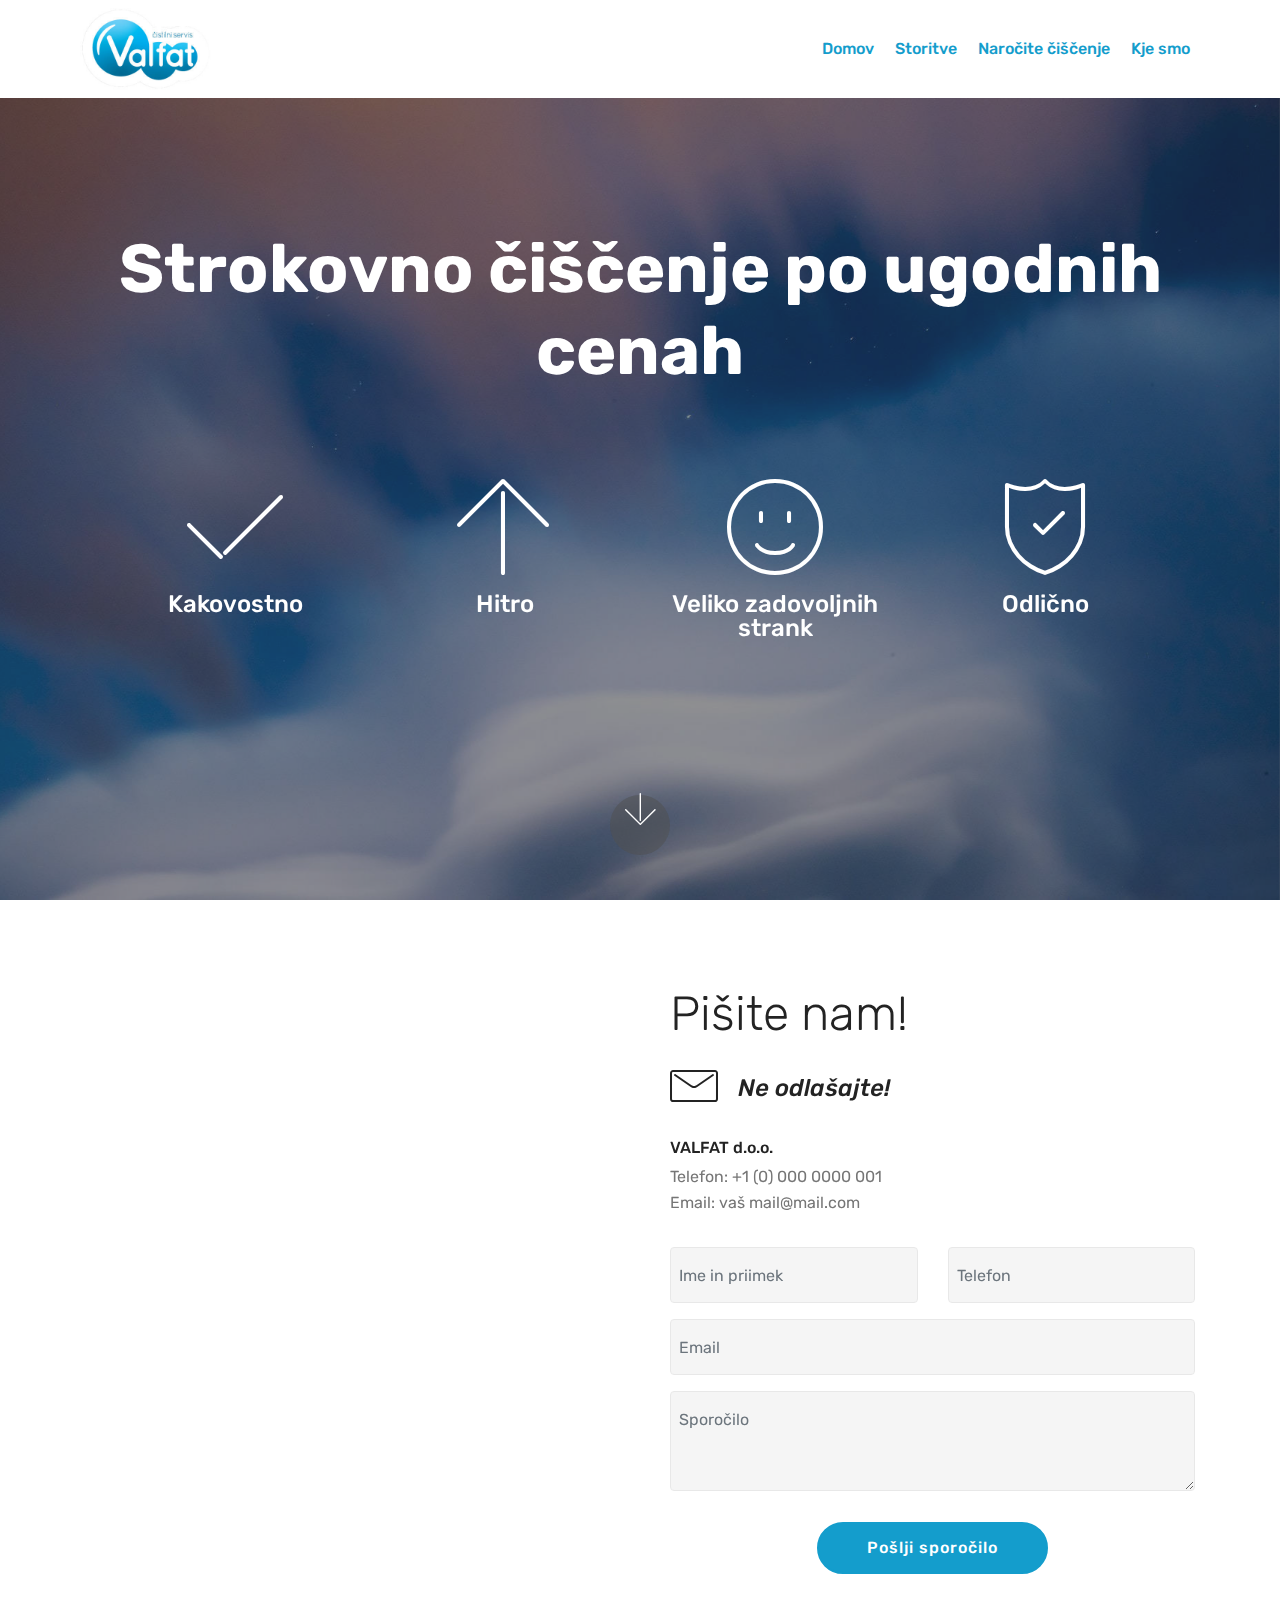
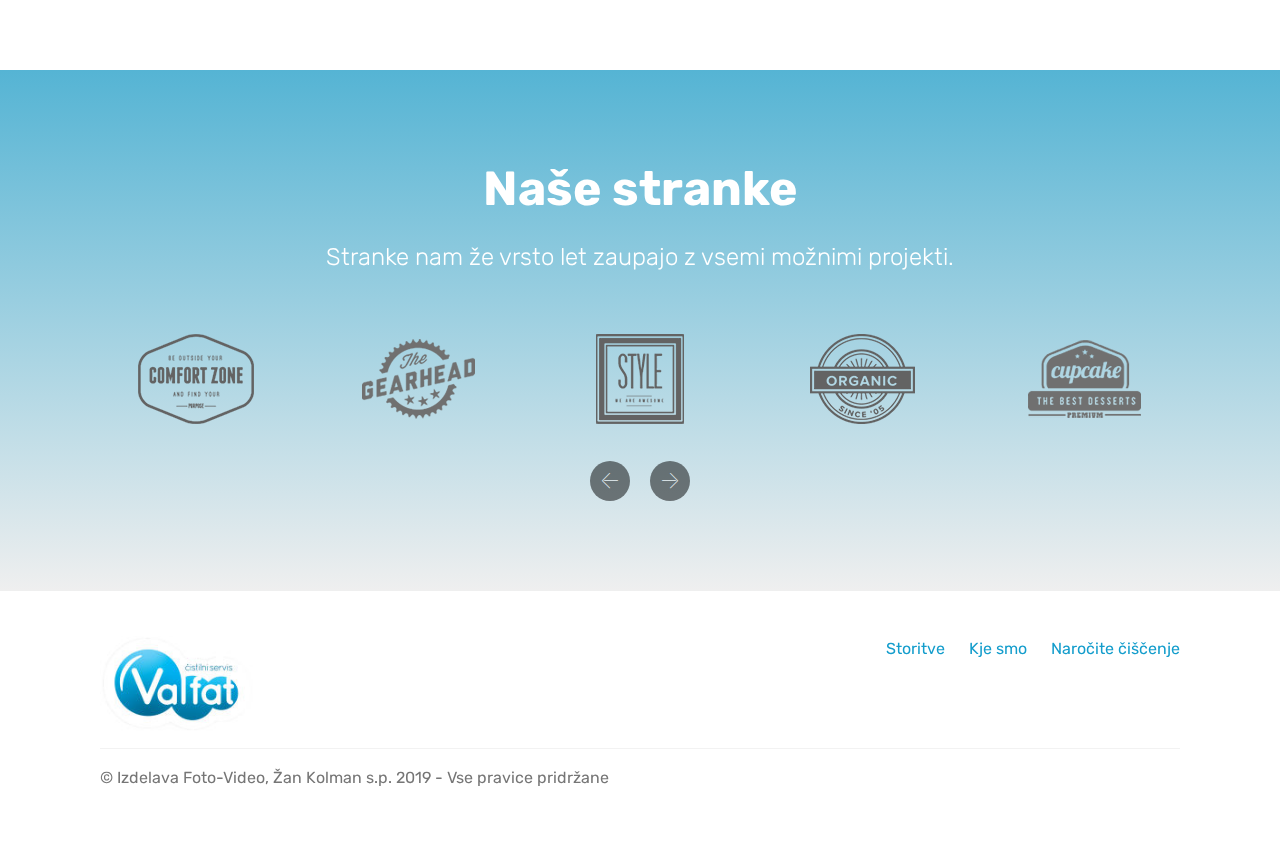
==== index.html @ 6f95b4ed "create github pages" ====
<!DOCTYPE html>
<html  >
<head>
  <!-- Site made with Mobirise Website Builder v4.9.7, https://mobirise.com -->
  <meta charset="UTF-8">
  <meta http-equiv="X-UA-Compatible" content="IE=edge">
  <meta name="generator" content="Mobirise v4.9.7, mobirise.com">
  <meta name="viewport" content="width=device-width, initial-scale=1, minimum-scale=1">
  <link rel="shortcut icon" href="assets/images/logo-valfat6.4-3-350x218.jpg" type="image/x-icon">
  <meta name="description" content="Domača stran">
  
  <title>Home</title>
  <link rel="stylesheet" href="assets/web/assets/mobirise-icons/mobirise-icons.css">
  <link rel="stylesheet" href="assets/tether/tether.min.css">
  <link rel="stylesheet" href="assets/bootstrap/css/bootstrap.min.css">
  <link rel="stylesheet" href="assets/bootstrap/css/bootstrap-grid.min.css">
  <link rel="stylesheet" href="assets/bootstrap/css/bootstrap-reboot.min.css">
  <link rel="stylesheet" href="assets/dropdown/css/style.css">
  <link rel="stylesheet" href="assets/socicon/css/styles.css">
  <link rel="stylesheet" href="assets/theme/css/style.css">
  <link rel="stylesheet" href="assets/mobirise/css/mbr-additional.css" type="text/css">
  
  
  
</head>
<body>
  <section class="menu cid-rlFdX739PG" once="menu" id="menu1-0">

    

    <nav class="navbar navbar-expand beta-menu navbar-dropdown align-items-center navbar-fixed-top navbar-toggleable-sm">
        <button class="navbar-toggler navbar-toggler-right" type="button" data-toggle="collapse" data-target="#navbarSupportedContent" aria-controls="navbarSupportedContent" aria-expanded="false" aria-label="Toggle navigation">
            <div class="hamburger">
                <span></span>
                <span></span>
                <span></span>
                <span></span>
            </div>
        </button>
        <div class="menu-logo">
            <div class="navbar-brand">
                <span class="navbar-logo">
                    <a href="index.html">
                         <img src="assets/images/logo-valfat6.4-3-350x218.jpg" alt="Mobirise" title="" style="height: 5.1rem;">
                    </a>
                </span>
                
            </div>
        </div>
        <div class="collapse navbar-collapse" id="navbarSupportedContent">
            <ul class="navbar-nav nav-dropdown nav-right" data-app-modern-menu="true"><li class="nav-item">
                    <a class="nav-link link text-primary display-4" href="index.html">
                        
                        Domov                 </a>
                </li><li class="nav-item"><a class="nav-link link text-primary display-4" href="storitve.html">
                        
                        Storitve              </a></li><li class="nav-item"><a class="nav-link link text-primary display-4" href="narocite.html">
                        
                        Naročite čiščenje</a></li><li class="nav-item"><a class="nav-link link text-primary display-4" href="kjesmo.html">
                        
                        Kje smo                </a></li></ul>
            
        </div>
    </nav>
</section>

<section class="engine"><a href="https://mobirise.info/x">free css templates</a></section><section class="header12 cid-rlFfCzzqAz mbr-fullscreen mbr-parallax-background" id="header12-1">

    

    <div class="mbr-overlay" style="opacity: 0.5; background-color: rgb(35, 35, 35);">
    </div>

    <div class="container  ">
            <div class="media-container">
                <div class="col-md-12 align-center">
                    <h1 class="mbr-section-title pb-3 mbr-white mbr-bold mbr-fonts-style display-1">
                        Strokovno čiščenje po ugodnih cenah</h1>
                    
                    

                    <div class="icons-media-container mbr-white">
                        <div class="card col-12 col-md-6 col-lg-3">
                            <div class="icon-block">
                            <a href="https://mobirise.co/">
                                <span class="mbr-iconfont mbri-success"></span>
                            </a>
                            </div>
                            <h5 class="mbr-fonts-style display-5">
                                Kakovostno</h5>
                        </div>

                        <div class="card col-12 col-md-6 col-lg-3">
                            <div class="icon-block">
                                <a href="https://mobirise.co/">
                                    <span class="mbr-iconfont mbri-up"></span>
                                </a>
                            </div>
                            <h5 class="mbr-fonts-style display-5">
                                Hitro</h5>
                        </div>

                        <div class="card col-12 col-md-6 col-lg-3">
                            <div class="icon-block">
                                <a href="https://mobirise.co/">
                                    <span class="mbr-iconfont mbri-smile-face"></span>
                                </a>
                            </div>
                            <h5 class="mbr-fonts-style display-5">
                                Veliko zadovoljnih strank</h5>
                        </div>

                        <div class="card col-12 col-md-6 col-lg-3">
                            <div class="icon-block">
                                <a href="https://mobirise.co/">
                                    <span class="mbr-iconfont mbri-protect"></span>
                                </a>
                            </div>
                            <h5 class="mbr-fonts-style display-5">
                                Odlično</h5>
                        </div>
                    </div>
                </div>
            </div>
    </div>

    <div class="mbr-arrow hidden-sm-down" aria-hidden="true">
        <a href="#next">
            <i class="mbri-down mbr-iconfont"></i>
        </a>
    </div>
</section>

<section class="mbr-section form4 cid-rlFihDUVcO" id="form4-4">

    

    
    <div class="container">
        <div class="row">
            <div class="col-md-6">
                <div class="google-map"><iframe frameborder="0" style="border:0" src="https://www.google.com/maps/embed/v1/place?key=AIzaSyAEIpgj38KyLFELm2bK9Y7krBkz1K-cMq8&amp;q=place_id:ChIJT6HJov0xZUcREBlnjR_4ABw" allowfullscreen=""></iframe></div>
            </div>
            <div class="col-md-6">
                <h2 class="pb-3 align-left mbr-fonts-style display-2">
                    Pišite nam!</h2>
                <div>
                    <div class="icon-block pb-3 align-left">
                        <span class="icon-block__icon">
                            <span class="mbri-letter mbr-iconfont"></span>
                        </span>
                        <h4 class="icon-block__title align-left mbr-fonts-style display-5">
                            Ne odlašajte!</h4>
                    </div>
                    <div class="icon-contacts pb-3">
                        <h5 class="align-left mbr-fonts-style display-7">VALFAT d.o.o.</h5>
                        <p class="mbr-text align-left mbr-fonts-style display-7">
                            Telefon: +1 (0) 000 0000 001 <br>
                            Email: vaš mail@mail.com
                        </p>
                    </div>
                </div>
                <div data-form-type="formoid">
                    <!---Formbuilder Form--->
                    <form action="https://mobirise.com/" method="POST" class="mbr-form form-with-styler" data-form-title="Mobirise Form"><input type="hidden" name="email" data-form-email="true" value="BQjeU0qLfPkO0SJ1spgY2LvK0jUz9UY7CSalL+tcQRTJ3sSPiPx6RB7/zcdXHBoWGb+VtozV8tEjkNue+P8G0XVhEqxfdSLHYle2upQYCT53mp1qEe8VNewNx1rgpSVy">
                        <div class="row">
                            <div hidden="hidden" data-form-alert="" class="alert alert-success col-12">Hvala!</div>
                            <div hidden="hidden" data-form-alert-danger="" class="alert alert-danger col-12">
                            </div>
                        </div>
                        <div class="dragArea row">
                            <div class="col-md-6  form-group" data-for="name">
                                <input type="text" name="name" placeholder="Ime in priimek" data-form-field="Name" required="required" class="form-control input display-7" id="name-form4-4">
                            </div>
                            <div class="col-md-6  form-group" data-for="phone">
                                <input type="text" name="phone" placeholder="Telefon" data-form-field="Phone" required="required" class="form-control input display-7" id="phone-form4-4">
                            </div>
                            <div data-for="email" class="col-md-12  form-group">
                                <input type="text" name="email" placeholder="Email" data-form-field="Email" class="form-control input display-7" required="required" id="email-form4-4">
                            </div>
                            <div data-for="message" class="col-md-12  form-group">
                                <textarea name="message" placeholder="Sporočilo" data-form-field="Message" class="form-control input display-7" id="message-form4-4"></textarea>
                            </div>
                            <div class="col-md-12 input-group-btn  mt-2 align-center"><button type="submit" class="btn btn-primary btn-form display-4">Pošlji sporočilo</button></div>
                        </div>
                    </form><!---Formbuilder Form--->
                </div>
            </div>
        </div>
    </div>
</section>

<section class="clients cid-rlFidaMzOG" data-interval="false" id="clients-2">
      

    
        <div class="container mb-5">
            <div class="media-container-row">
                <div class="col-12 align-center">
                    <h2 class="mbr-section-title pb-3 mbr-fonts-style display-2"><strong>
                        Naše stranke</strong></h2>
                    <h3 class="mbr-section-subtitle mbr-light mbr-fonts-style display-5">
                        Stranke nam že vrsto let zaupajo z vsemi možnimi projekti.</h3>
                </div>
            </div>
        </div>

    <div class="container">
        <div class="carousel slide" role="listbox" data-pause="true" data-keyboard="false" data-ride="carousel" data-interval="5000">
            <div class="carousel-inner" data-visible="5">
                
                
                
                
                
            <div class="carousel-item ">
                    <div class="media-container-row">
                        <div class="col-md-12">
                            <div class="wrap-img ">
                                <img src="assets/images/1.png" class="img-responsive clients-img">
                            </div>
                        </div>
                    </div>
                </div><div class="carousel-item ">
                    <div class="media-container-row">
                        <div class="col-md-12">
                            <div class="wrap-img ">
                                <img src="assets/images/2.png" class="img-responsive clients-img">
                            </div>
                        </div>
                    </div>
                </div><div class="carousel-item ">
                    <div class="media-container-row">
                        <div class="col-md-12">
                            <div class="wrap-img ">
                                <img src="assets/images/3.png" class="img-responsive clients-img">
                            </div>
                        </div>
                    </div>
                </div><div class="carousel-item ">
                    <div class="media-container-row">
                        <div class="col-md-12">
                            <div class="wrap-img ">
                                <img src="assets/images/4.png" class="img-responsive clients-img">
                            </div>
                        </div>
                    </div>
                </div><div class="carousel-item ">
                    <div class="media-container-row">
                        <div class="col-md-12">
                            <div class="wrap-img ">
                                <img src="assets/images/5.png" class="img-responsive clients-img">
                            </div>
                        </div>
                    </div>
                </div></div>
            <div class="carousel-controls">
                <a data-app-prevent-settings="" class="carousel-control carousel-control-prev" role="button" data-slide="prev">
                    <span aria-hidden="true" class="mbri-left mbr-iconfont"></span>
                    <span class="sr-only">Previous</span>
                </a>
                <a data-app-prevent-settings="" class="carousel-control carousel-control-next" role="button" data-slide="next">
                    <span aria-hidden="true" class="mbri-right mbr-iconfont"></span>
                    <span class="sr-only">Next</span>
                </a>
            </div>
        </div>
    </div>
</section>

<section class="cid-rlFifbeQhQ" id="footer5-3">

    

    

    <div class="container">
        <div class="media-container-row">
            <div class="col-md-3">
                <div class="media-wrap">
                    <a href="index.html">
                       <img src="assets/images/logo-valfat6.4-3-170x106.jpg" alt="Mobirise" title="">
                    </a>
                </div>
            </div>
            <div class="col-md-9">
                <p class="mbr-text align-right links mbr-fonts-style display-7">&nbsp; &nbsp; &nbsp; &nbsp; &nbsp;<a href="storitve.html" class="text-primary">Storitve</a> &nbsp;&nbsp;&nbsp;&nbsp;
                    <a href="kjesmo.html" class="text-primary">Kje smo</a> &nbsp; &nbsp; &nbsp;<a href="narocite.html">Naročite čiščenje</a></p>
            </div>
        </div>
        <div class="footer-lower">
            <div class="media-container-row">
                <div class="col-md-12">
                    <hr>
                </div>
            </div>
            <div class="media-container-row mbr-white">
                <div class="col-md-6 copyright">
                    <p class="mbr-text mbr-fonts-style display-7">
                        © Izdelava Foto-Video, Žan Kolman s.p. 2019 - Vse pravice pridržane</p>
                </div>
                <div class="col-md-6">
                    
                </div>
            </div>
        </div>
    </div>
</section>


  <script src="assets/web/assets/jquery/jquery.min.js"></script>
  <script src="assets/popper/popper.min.js"></script>
  <script src="assets/tether/tether.min.js"></script>
  <script src="assets/bootstrap/js/bootstrap.min.js"></script>
  <script src="assets/smoothscroll/smooth-scroll.js"></script>
  <script src="assets/dropdown/js/script.min.js"></script>
  <script src="assets/touchswipe/jquery.touch-swipe.min.js"></script>
  <script src="assets/vimeoplayer/jquery.mb.vimeo_player.js"></script>
  <script src="assets/parallax/jarallax.min.js"></script>
  <script src="assets/bootstrapcarouselswipe/bootstrap-carousel-swipe.js"></script>
  <script src="assets/mbr-clients-slider/mbr-clients-slider.js"></script>
  <script src="assets/theme/js/script.js"></script>
  <script src="assets/formoid/formoid.min.js"></script>
  
  
</body>
</html>
---- assets/web/assets/mobirise-icons/mobirise-icons.css ----
@font-face {
  font-family: 'MobiriseIcons';
  src:  url('mobirise-icons.eot?spat4u');
  src:  url('mobirise-icons.eot?spat4u#iefix') format('embedded-opentype'),
    url('mobirise-icons.ttf?spat4u') format('truetype'),
    url('mobirise-icons.woff?spat4u') format('woff'),
    url('mobirise-icons.svg?spat4u#MobiriseIcons') format('svg');
  font-weight: normal;
  font-style: normal;
}

[class^="mbri-"], [class*=" mbri-"] {
  /* use !important to prevent issues with browser extensions that change fonts */
  font-family: MobiriseIcons !important;
  speak: none;
  font-style: normal;
  font-weight: normal;
  font-variant: normal;
  text-transform: none;
  line-height: 1;

  /* Better Font Rendering =========== */
  -webkit-font-smoothing: antialiased;
  -moz-osx-font-smoothing: grayscale;
}

.mbri-add-submenu:before {
  content: "\e900";
}
.mbri-alert:before {
  content: "\e901";
}
.mbri-align-center:before {
  content: "\e902";
}
.mbri-align-justify:before {
  content: "\e903";
}
.mbri-align-left:before {
  content: "\e904";
}
.mbri-align-right:before {
  content: "\e905";
}
.mbri-android:before {
  content: "\e906";
}
.mbri-apple:before {
  content: "\e907";
}
.mbri-arrow-down:before {
  content: "\e908";
}
.mbri-arrow-next:before {
  content: "\e909";
}
.mbri-arrow-prev:before {
  content: "\e90a";
}
.mbri-arrow-up:before {
  content: "\e90b";
}
.mbri-bold:before {
  content: "\e90c";
}
.mbri-bookmark:before {
  content: "\e90d";
}
.mbri-bootstrap:before {
  content: "\e90e";
}
.mbri-briefcase:before {
  content: "\e90f";
}
.mbri-browse:before {
  content: "\e910";
}
.mbri-bulleted-list:before {
  content: "\e911";
}
.mbri-calendar:before {
  content: "\e912";
}
.mbri-camera:before {
  content: "\e913";
}
.mbri-cart-add:before {
  content: "\e914";
}
.mbri-cart-full:before {
  content: "\e915";
}
.mbri-cash:before {
  content: "\e916";
}
.mbri-change-style:before {
  content: "\e917";
}
.mbri-chat:before {
  content: "\e918";
}
.mbri-clock:before {
  content: "\e919";
}
.mbri-close:before {
  content: "\e91a";
}
.mbri-cloud:before {
  content: "\e91b";
}
.mbri-code:before {
  content: "\e91c";
}
.mbri-contact-form:before {
  content: "\e91d";
}
.mbri-credit-card:before {
  content: "\e91e";
}
.mbri-cursor-click:before {
  content: "\e91f";
}
.mbri-cust-feedback:before {
  content: "\e920";
}
.mbri-database:before {
  content: "\e921";
}
.mbri-delivery:before {
  content: "\e922";
}
.mbri-desktop:before {
  content: "\e923";
}
.mbri-devices:before {
  content: "\e924";
}
.mbri-down:before {
  content: "\e925";
}
.mbri-download:before {
  content: "\e989";
}
.mbri-drag-n-drop:before {
  content: "\e927";
}
.mbri-drag-n-drop2:before {
  content: "\e928";
}
.mbri-edit:before {
  content: "\e929";
}
.mbri-edit2:before {
  content: "\e92a";
}
.mbri-error:before {
  content: "\e92b";
}
.mbri-extension:before {
  content: "\e92c";
}
.mbri-features:before {
  content: "\e92d";
}
.mbri-file:before {
  content: "\e92e";
}
.mbri-flag:before {
  content: "\e92f";
}
.mbri-folder:before {
  content: "\e930";
}
.mbri-gift:before {
  content: "\e931";
}
.mbri-github:before {
  content: "\e932";
}
.mbri-globe:before {
  content: "\e933";
}
.mbri-globe-2:before {
  content: "\e934";
}
.mbri-growing-chart:before {
  content: "\e935";
}
.mbri-hearth:before {
  content: "\e936";
}
.mbri-help:before {
  content: "\e937";
}
.mbri-home:before {
  content: "\e938";
}
.mbri-hot-cup:before {
  content: "\e939";
}
.mbri-idea:before {
  content: "\e93a";
}
.mbri-image-gallery:before {
  content: "\e93b";
}
.mbri-image-slider:before {
  content: "\e93c";
}
.mbri-info:before {
  content: "\e93d";
}
.mbri-italic:before {
  content: "\e93e";
}
.mbri-key:before {
  content: "\e93f";
}
.mbri-laptop:before {
  content: "\e940";
}
.mbri-layers:before {
  content: "\e941";
}
.mbri-left-right:before {
  content: "\e942";
}
.mbri-left:before {
  content: "\e943";
}
.mbri-letter:before {
  content: "\e944";
}
.mbri-like:before {
  content: "\e945";
}
.mbri-link:before {
  content: "\e946";
}
.mbri-lock:before {
  content: "\e947";
}
.mbri-login:before {
  content: "\e948";
}
.mbri-logout:before {
  content: "\e949";
}
.mbri-magic-stick:before {
  content: "\e94a";
}
.mbri-map-pin:before {
  content: "\e94b";
}
.mbri-menu:before {
  content: "\e94c";
}
.mbri-mobile:before {
  content: "\e94d";
}
.mbri-mobile2:before {
  content: "\e94e";
}
.mbri-mobirise:before {
  content: "\e94f";
}
.mbri-more-horizontal:before {
  content: "\e950";
}
.mbri-more-vertical:before {
  content: "\e951";
}
.mbri-music:before {
  content: "\e952";
}
.mbri-new-file:before {
  content: "\e953";
}
.mbri-numbered-list:before {
  content: "\e954";
}
.mbri-opened-folder:before {
  content: "\e955";
}
.mbri-pages:before {
  content: "\e956";
}
.mbri-paper-plane:before {
  content: "\e957";
}
.mbri-paperclip:before {
  content: "\e958";
}
.mbri-photo:before {
  content: "\e959";
}
.mbri-photos:before {
  content: "\e95a";
}
.mbri-pin:before {
  content: "\e95b";
}
.mbri-play:before {
  content: "\e95c";
}
.mbri-plus:before {
  content: "\e95d";
}
.mbri-preview:before {
  content: "\e95e";
}
.mbri-print:before {
  content: "\e95f";
}
.mbri-protect:before {
  content: "\e960";
}
.mbri-question:before {
  content: "\e961";
}
.mbri-quote-left:before {
  content: "\e962";
}
.mbri-quote-right:before {
  content: "\e963";
}
.mbri-refresh:before {
  content: "\e964";
}
.mbri-responsive:before {
  content: "\e965";
}
.mbri-right:before {
  content: "\e966";
}
.mbri-rocket:before {
  content: "\e967";
}
.mbri-sad-face:before {
  content: "\e968";
}
.mbri-sale:before {
  content: "\e969";
}
.mbri-save:before {
  content: "\e96a";
}
.mbri-search:before {
  content: "\e96b";
}
.mbri-setting:before {
  content: "\e96c";
}
.mbri-setting2:before {
  content: "\e96d";
}
.mbri-setting3:before {
  content: "\e96e";
}
.mbri-share:before {
  content: "\e96f";
}
.mbri-shopping-bag:before {
  content: "\e970";
}
.mbri-shopping-basket:before {
  content: "\e971";
}
.mbri-shopping-cart:before {
  content: "\e972";
}
.mbri-sites:before {
  content: "\e973";
}
.mbri-smile-face:before {
  content: "\e974";
}
.mbri-speed:before {
  content: "\e975";
}
.mbri-star:before {
  content: "\e976";
}
.mbri-success:before {
  content: "\e977";
}
.mbri-sun:before {
  content: "\e978";
}
.mbri-sun2:before {
  content: "\e979";
}
.mbri-tablet:before {
  content: "\e97a";
}
.mbri-tablet-vertical:before {
  content: "\e97b";
}
.mbri-target:before {
  content: "\e97c";
}
.mbri-timer:before {
  content: "\e97d";
}
.mbri-to-ftp:before {
  content: "\e97e";
}
.mbri-to-local-drive:before {
  content: "\e97f";
}
.mbri-touch-swipe:before {
  content: "\e980";
}
.mbri-touch:before {
  content: "\e981";
}
.mbri-trash:before {
  content: "\e982";
}
.mbri-underline:before {
  content: "\e983";
}
.mbri-unlink:before {
  content: "\e984";
}
.mbri-unlock:before {
  content: "\e985";
}
.mbri-up-down:before {
  content: "\e986";
}
.mbri-up:before {
  content: "\e987";
}
.mbri-update:before {
  content: "\e988";
}
.mbri-upload:before {
 content: "\e926"; 
}
.mbri-user:before {
  content: "\e98a";
}
.mbri-user2:before {
  content: "\e98b";
}
.mbri-users:before {
  content: "\e98c";
}
.mbri-video:before {
  content: "\e98d";
}
.mbri-video-play:before {
  content: "\e98e";
}
.mbri-watch:before {
  content: "\e98f";
}
.mbri-website-theme:before {
  content: "\e990";
}
.mbri-wifi:before {
  content: "\e991";
}
.mbri-windows:before {
  content: "\e992";
}
.mbri-zoom-out:before {
  content: "\e993";
}
.mbri-redo:before {
  content: "\e994";
}
.mbri-undo:before {
  content: "\e995";
}
---- assets/dropdown/css/style.css ----
.navbar-dropdown {
  left: 0;
  padding: 0;
  position: absolute;
  right: 0;
  top: 0;
  transition: all 0.45s ease;
  z-index: 1030;
  background: #282828; }
  .navbar-dropdown .navbar-logo {
    margin-right: 0.8rem;
    transition: margin 0.3s ease-in-out;
    vertical-align: middle; }
    .navbar-dropdown .navbar-logo img {
      height: 3.125rem;
      transition: all 0.3s ease-in-out; }
    .navbar-dropdown .navbar-logo.mbr-iconfont {
      font-size: 3.125rem;
      line-height: 3.125rem; }
  .navbar-dropdown .navbar-caption {
    font-weight: 700;
    white-space: normal;
    vertical-align: -4px;
    line-height: 3.125rem !important; }
    .navbar-dropdown .navbar-caption, .navbar-dropdown .navbar-caption:hover {
      color: inherit;
      text-decoration: none; }
  .navbar-dropdown .mbr-iconfont + .navbar-caption {
    vertical-align: -1px; }
  .navbar-dropdown.navbar-fixed-top {
    position: fixed; }
  .navbar-dropdown .navbar-brand span {
    vertical-align: -4px; }
  .navbar-dropdown.bg-color.transparent {
    background: none; }
  .navbar-dropdown.navbar-short .navbar-brand {
    padding: 0.625rem 0; }
    .navbar-dropdown.navbar-short .navbar-brand span {
      vertical-align: -1px; }
  .navbar-dropdown.navbar-short .navbar-caption {
    line-height: 2.375rem !important;
    vertical-align: -2px; }
  .navbar-dropdown.navbar-short .navbar-logo {
    margin-right: 0.5rem; }
    .navbar-dropdown.navbar-short .navbar-logo img {
      height: 2.375rem; }
    .navbar-dropdown.navbar-short .navbar-logo.mbr-iconfont {
      font-size: 2.375rem;
      line-height: 2.375rem; }
  .navbar-dropdown.navbar-short .mbr-table-cell {
    height: 3.625rem; }
  .navbar-dropdown .navbar-close {
    left: 0.6875rem;
    position: fixed;
    top: 0.75rem;
    z-index: 1000; }
  .navbar-dropdown .hamburger-icon {
    content: "";
    display: inline-block;
    vertical-align: middle;
    width: 16px;
    -webkit-box-shadow: 0 -6px 0 1px #282828,0 0 0 1px #282828,0 6px 0 1px #282828;
    -moz-box-shadow: 0 -6px 0 1px #282828,0 0 0 1px #282828,0 6px 0 1px #282828;
    box-shadow: 0 -6px 0 1px #282828,0 0 0 1px #282828,0 6px 0 1px #282828; }

.dropdown-menu .dropdown-toggle[data-toggle="dropdown-submenu"]::after {
  border-bottom: 0.35em solid transparent;
  border-left: 0.35em solid;
  border-right: 0;
  border-top: 0.35em solid transparent;
  margin-left: 0.3rem; }

.dropdown-menu .dropdown-item:focus {
  outline: 0; }

.nav-dropdown {
  font-size: 0.75rem;
  font-weight: 500;
  height: auto !important; }
  .nav-dropdown .nav-btn {
    padding-left: 1rem; }
  .nav-dropdown .link {
    margin: .667em 1.667em;
    font-weight: 500;
    padding: 0;
    transition: color .2s ease-in-out; }
    .nav-dropdown .link.dropdown-toggle {
      margin-right: 2.583em; }
      .nav-dropdown .link.dropdown-toggle::after {
        margin-left: .25rem;
        border-top: 0.35em solid;
        border-right: 0.35em solid transparent;
        border-left: 0.35em solid transparent;
        border-bottom: 0; }
      .nav-dropdown .link.dropdown-toggle[aria-expanded="true"] {
        margin: 0;
        padding: 0.667em 3.263em  0.667em 1.667em; }
  .nav-dropdown .link::after,
  .nav-dropdown .dropdown-item::after {
    color: inherit; }
  .nav-dropdown .btn {
    font-size: 0.75rem;
    font-weight: 700;
    letter-spacing: 0;
    margin-bottom: 0;
    padding-left: 1.25rem;
    padding-right: 1.25rem; }
  .nav-dropdown .dropdown-menu {
    border-radius: 0;
    border: 0;
    left: 0;
    margin: 0;
    padding-bottom: 1.25rem;
    padding-top: 1.25rem;
    position: relative; }
  .nav-dropdown .dropdown-submenu {
    margin-left: 0.125rem;
    top: 0; }
  .nav-dropdown .dropdown-item {
    font-weight: 500;
    line-height: 2;
    padding: 0.3846em 4.615em 0.3846em 1.5385em;
    position: relative;
    transition: color .2s ease-in-out, background-color .2s ease-in-out; }
    .nav-dropdown .dropdown-item::after {
      margin-top: -0.3077em;
      position: absolute;
      right: 1.1538em;
      top: 50%; }
    .nav-dropdown .dropdown-item:focus, .nav-dropdown .dropdown-item:hover {
      background: none; }

@media (max-width: 767px) {
  .nav-dropdown.navbar-toggleable-sm {
    bottom: 0;
    display: none;
    left: 0;
    overflow-x: hidden;
    position: fixed;
    top: 0;
    transform: translateX(-100%);
    -ms-transform: translateX(-100%);
    -webkit-transform: translateX(-100%);
    width: 18.75rem;
    z-index: 999; } }
.nav-dropdown.navbar-toggleable-xl {
  bottom: 0;
  display: none;
  left: 0;
  overflow-x: hidden;
  position: fixed;
  top: 0;
  transform: translateX(-100%);
  -ms-transform: translateX(-100%);
  -webkit-transform: translateX(-100%);
  width: 18.75rem;
  z-index: 999; }

.nav-dropdown-sm {
  display: block !important;
  overflow-x: hidden;
  overflow: auto;
  padding-top: 3.875rem; }
  .nav-dropdown-sm::after {
    content: "";
    display: block;
    height: 3rem;
    width: 100%; }
  .nav-dropdown-sm.collapse.in ~ .navbar-close {
    display: block !important; }
  .nav-dropdown-sm.collapsing, .nav-dropdown-sm.collapse.in {
    transform: translateX(0);
    -ms-transform: translateX(0);
    -webkit-transform: translateX(0);
    transition: all 0.25s ease-out;
    -webkit-transition: all 0.25s ease-out;
    background: #282828; }
  .nav-dropdown-sm.collapsing[aria-expanded="false"] {
    transform: translateX(-100%);
    -ms-transform: translateX(-100%);
    -webkit-transform: translateX(-100%); }
  .nav-dropdown-sm .nav-item {
    display: block;
    margin-left: 0 !important;
    padding-left: 0; }
  .nav-dropdown-sm .link,
  .nav-dropdown-sm .dropdown-item {
    border-top: 1px dotted rgba(255, 255, 255, 0.1);
    font-size: 0.8125rem;
    line-height: 1.6;
    margin: 0 !important;
    padding: 0.875rem 2.4rem 0.875rem 1.5625rem !important;
    position: relative;
    white-space: normal; }
    .nav-dropdown-sm .link:focus, .nav-dropdown-sm .link:hover,
    .nav-dropdown-sm .dropdown-item:focus,
    .nav-dropdown-sm .dropdown-item:hover {
      background: rgba(0, 0, 0, 0.2) !important;
      color: #c0a375; }
  .nav-dropdown-sm .nav-btn {
    position: relative;
    padding: 1.5625rem 1.5625rem 0 1.5625rem; }
    .nav-dropdown-sm .nav-btn::before {
      border-top: 1px dotted rgba(255, 255, 255, 0.1);
      content: "";
      left: 0;
      position: absolute;
      top: 0;
      width: 100%; }
    .nav-dropdown-sm .nav-btn + .nav-btn {
      padding-top: 0.625rem; }
      .nav-dropdown-sm .nav-btn + .nav-btn::before {
        display: none; }
  .nav-dropdown-sm .btn {
    padding: 0.625rem 0; }
  .nav-dropdown-sm .dropdown-toggle[data-toggle="dropdown-submenu"]::after {
    margin-left: .25rem;
    border-top: 0.35em solid;
    border-right: 0.35em solid transparent;
    border-left: 0.35em solid transparent;
    border-bottom: 0; }
  .nav-dropdown-sm .dropdown-toggle[data-toggle="dropdown-submenu"][aria-expanded="true"]::after {
    border-top: 0;
    border-right: 0.35em solid transparent;
    border-left: 0.35em solid transparent;
    border-bottom: 0.35em solid; }
  .nav-dropdown-sm .dropdown-menu {
    margin: 0;
    padding: 0;
    position: relative;
    top: 0;
    left: 0;
    width: 100%;
    border: 0;
    float: none;
    border-radius: 0;
    background: none; }
  .nav-dropdown-sm .dropdown-submenu {
    left: 100%;
    margin-left: 0.125rem;
    margin-top: -1.25rem;
    top: 0; }

.navbar-toggleable-sm .nav-dropdown .dropdown-menu {
  position: absolute; }

.navbar-toggleable-sm .nav-dropdown .dropdown-submenu {
  left: 100%;
  margin-left: 0.125rem;
  margin-top: -1.25rem;
  top: 0; }

.navbar-toggleable-sm.opened .nav-dropdown .dropdown-menu {
  position: relative; }

.navbar-toggleable-sm.opened .nav-dropdown .dropdown-submenu {
  left: 0;
  margin-left: 00rem;
  margin-top: 0rem;
  top: 0; }

.is-builder .nav-dropdown.collapsing {
  transition: none !important; }

/*# sourceMappingURL=style.css.map */
---- assets/socicon/css/styles.css ----
@charset "UTF-8";

@font-face {
  font-family: "socicon";
  src:url("../fonts/socicon.eot");
  src:url("../fonts/socicon.eot?#iefix") format("embedded-opentype"),
    url("../fonts/socicon.woff") format("woff"),
    url("../fonts/socicon.ttf") format("truetype"),
    url("../fonts/socicon.svg#socicon") format("svg");
  font-weight: normal;
  font-style: normal;

}

[data-icon]:before {
  font-family: "socicon" !important;
  content: attr(data-icon);
  font-style: normal !important;
  font-weight: normal !important;
  font-variant: normal !important;
  text-transform: none !important;
  speak: none;
  line-height: 1;
  -webkit-font-smoothing: antialiased;
  -moz-osx-font-smoothing: grayscale;
}

[class^="socicon-"]:before,
[class*=" socicon-"]:before {
  font-family: "socicon" !important;
  font-style: normal !important;
  font-weight: normal !important;
  font-variant: normal !important;
  text-transform: none !important;
  speak: none;
  line-height: 1;
  -webkit-font-smoothing: antialiased;
  -moz-osx-font-smoothing: grayscale;
}

.socicon-modelmayhem:before {
  content: "\e000";
}
.socicon-mixcloud:before {
  content: "\e001";
}
.socicon-drupal:before {
  content: "\e002";
}
.socicon-swarm:before {
  content: "\e003";
}
.socicon-istock:before {
  content: "\e004";
}
.socicon-yammer:before {
  content: "\e005";
}
.socicon-ello:before {
  content: "\e006";
}
.socicon-stackoverflow:before {
  content: "\e007";
}
.socicon-persona:before {
  content: "\e008";
}
.socicon-triplej:before {
  content: "\e009";
}
.socicon-houzz:before {
  content: "\e00a";
}
.socicon-rss:before {
  content: "\e00b";
}
.socicon-paypal:before {
  content: "\e00c";
}
.socicon-odnoklassniki:before {
  content: "\e00d";
}
.socicon-airbnb:before {
  content: "\e00e";
}
.socicon-periscope:before {
  content: "\e00f";
}
.socicon-outlook:before {
  content: "\e010";
}
.socicon-coderwall:before {
  content: "\e011";
}
.socicon-tripadvisor:before {
  content: "\e012";
}
.socicon-appnet:before {
  content: "\e013";
}
.socicon-goodreads:before {
  content: "\e014";
}
.socicon-tripit:before {
  content: "\e015";
}
.socicon-lanyrd:before {
  content: "\e016";
}
.socicon-slideshare:before {
  content: "\e017";
}
.socicon-buffer:before {
  content: "\e018";
}
.socicon-disqus:before {
  content: "\e019";
}
.socicon-vkontakte:before {
  content: "\e01a";
}
.socicon-whatsapp:before {
  content: "\e01b";
}
.socicon-patreon:before {
  content: "\e01c";
}
.socicon-storehouse:before {
  content: "\e01d";
}
.socicon-pocket:before {
  content: "\e01e";
}
.socicon-mail:before {
  content: "\e01f";
}
.socicon-blogger:before {
  content: "\e020";
}
.socicon-technorati:before {
  content: "\e021";
}
.socicon-reddit:before {
  content: "\e022";
}
.socicon-dribbble:before {
  content: "\e023";
}
.socicon-stumbleupon:before {
  content: "\e024";
}
.socicon-digg:before {
  content: "\e025";
}
.socicon-envato:before {
  content: "\e026";
}
.socicon-behance:before {
  content: "\e027";
}
.socicon-delicious:before {
  content: "\e028";
}
.socicon-deviantart:before {
  content: "\e029";
}
.socicon-forrst:before {
  content: "\e02a";
}
.socicon-play:before {
  content: "\e02b";
}
.socicon-zerply:before {
  content: "\e02c";
}
.socicon-wikipedia:before {
  content: "\e02d";
}
.socicon-apple:before {
  content: "\e02e";
}
.socicon-flattr:before {
  content: "\e02f";
}
.socicon-github:before {
  content: "\e030";
}
.socicon-renren:before {
  content: "\e031";
}
.socicon-friendfeed:before {
  content: "\e032";
}
.socicon-newsvine:before {
  content: "\e033";
}
.socicon-identica:before {
  content: "\e034";
}
.socicon-bebo:before {
  content: "\e035";
}
.socicon-zynga:before {
  content: "\e036";
}
.socicon-steam:before {
  content: "\e037";
}
.socicon-xbox:before {
  content: "\e038";
}
.socicon-windows:before {
  content: "\e039";
}
.socicon-qq:before {
  content: "\e03a";
}
.socicon-douban:before {
  content: "\e03b";
}
.socicon-meetup:before {
  content: "\e03c";
}
.socicon-playstation:before {
  content: "\e03d";
}
.socicon-android:before {
  content: "\e03e";
}
.socicon-snapchat:before {
  content: "\e03f";
}
.socicon-twitter:before {
  content: "\e040";
}
.socicon-facebook:before {
  content: "\e041";
}
.socicon-googleplus:before {
  content: "\e042";
}
.socicon-pinterest:before {
  content: "\e043";
}
.socicon-foursquare:before {
  content: "\e044";
}
.socicon-yahoo:before {
  content: "\e045";
}
.socicon-skype:before {
  content: "\e046";
}
.socicon-yelp:before {
  content: "\e047";
}
.socicon-feedburner:before {
  content: "\e048";
}
.socicon-linkedin:before {
  content: "\e049";
}
.socicon-viadeo:before {
  content: "\e04a";
}
.socicon-xing:before {
  content: "\e04b";
}
.socicon-myspace:before {
  content: "\e04c";
}
.socicon-soundcloud:before {
  content: "\e04d";
}
.socicon-spotify:before {
  content: "\e04e";
}
.socicon-grooveshark:before {
  content: "\e04f";
}
.socicon-lastfm:before {
  content: "\e050";
}
.socicon-youtube:before {
  content: "\e051";
}
.socicon-vimeo:before {
  content: "\e052";
}
.socicon-dailymotion:before {
  content: "\e053";
}
.socicon-vine:before {
  content: "\e054";
}
.socicon-flickr:before {
  content: "\e055";
}
.socicon-500px:before {
  content: "\e056";
}
.socicon-wordpress:before {
  content: "\e058";
}
.socicon-tumblr:before {
  content: "\e059";
}
.socicon-twitch:before {
  content: "\e05a";
}
.socicon-8tracks:before {
  content: "\e05b";
}
.socicon-amazon:before {
  content: "\e05c";
}
.socicon-icq:before {
  content: "\e05d";
}
.socicon-smugmug:before {
  content: "\e05e";
}
.socicon-ravelry:before {
  content: "\e05f";
}
.socicon-weibo:before {
  content: "\e060";
}
.socicon-baidu:before {
  content: "\e061";
}
.socicon-angellist:before {
  content: "\e062";
}
.socicon-ebay:before {
  content: "\e063";
}
.socicon-imdb:before {
  content: "\e064";
}
.socicon-stayfriends:before {
  content: "\e065";
}
.socicon-residentadvisor:before {
  content: "\e066";
}
.socicon-google:before {
  content: "\e067";
}
.socicon-yandex:before {
  content: "\e068";
}
.socicon-sharethis:before {
  content: "\e069";
}
.socicon-bandcamp:before {
  content: "\e06a";
}
.socicon-itunes:before {
  content: "\e06b";
}
.socicon-deezer:before {
  content: "\e06c";
}
.socicon-telegram:before {
  content: "\e06e";
}
.socicon-openid:before {
  content: "\e06f";
}
.socicon-amplement:before {
  content: "\e070";
}
.socicon-viber:before {
  content: "\e071";
}
.socicon-zomato:before {
  content: "\e072";
}
.socicon-draugiem:before {
  content: "\e074";
}
.socicon-endomodo:before {
  content: "\e075";
}
.socicon-filmweb:before {
  content: "\e076";
}
.socicon-stackexchange:before {
  content: "\e077";
}
.socicon-wykop:before {
  content: "\e078";
}
.socicon-teamspeak:before {
  content: "\e079";
}
.socicon-teamviewer:before {
  content: "\e07a";
}
.socicon-ventrilo:before {
  content: "\e07b";
}
.socicon-younow:before {
  content: "\e07c";
}
.socicon-raidcall:before {
  content: "\e07d";
}
.socicon-mumble:before {
  content: "\e07e";
}
.socicon-medium:before {
  content: "\e06d";
}
.socicon-bebee:before {
  content: "\e07f";
}
.socicon-hitbox:before {
  content: "\e080";
}
.socicon-reverbnation:before {
  content: "\e081";
}
.socicon-formulr:before {
  content: "\e082";
}
.socicon-instagram:before {
  content: "\e057";
}
.socicon-battlenet:before {
  content: "\e083";
}
.socicon-chrome:before {
  content: "\e084";
}
.socicon-discord:before {
  content: "\e086";
}
.socicon-issuu:before {
  content: "\e087";
}
.socicon-macos:before {
  content: "\e088";
}
.socicon-firefox:before {
  content: "\e089";
}
.socicon-opera:before {
  content: "\e08d";
}
.socicon-keybase:before {
  content: "\e090";
}
.socicon-alliance:before {
  content: "\e091";
}
.socicon-livejournal:before {
  content: "\e092";
}
.socicon-googlephotos:before {
  content: "\e093";
}
.socicon-horde:before {
  content: "\e094";
}
.socicon-etsy:before {
  content: "\e095";
}
.socicon-zapier:before {
  content: "\e096";
}
.socicon-google-scholar:before {
  content: "\e097";
}
.socicon-researchgate:before {
  content: "\e098";
}
.socicon-wechat:before {
  content: "\e099";
}
.socicon-strava:before {
  content: "\e09a";
}
.socicon-line:before {
  content: "\e09b";
}
.socicon-lyft:before {
  content: "\e09c";
}
.socicon-uber:before {
  content: "\e09d";
}
.socicon-songkick:before {
  content: "\e09e";
}
.socicon-viewbug:before {
  content: "\e09f";
}
.socicon-googlegroups:before {
  content: "\e0a0";
}
.socicon-quora:before {
  content: "\e073";
}
.socicon-diablo:before {
  content: "\e085";
}
.socicon-blizzard:before {
  content: "\e0a1";
}
.socicon-hearthstone:before {
  content: "\e08b";
}
.socicon-heroes:before {
  content: "\e08a";
}
.socicon-overwatch:before {
  content: "\e08c";
}
.socicon-warcraft:before {
  content: "\e08e";
}
.socicon-starcraft:before {
  content: "\e08f";
}
.socicon-beam:before {
  content: "\e0a2";
}
.socicon-curse:before {
  content: "\e0a3";
}
.socicon-player:before {
  content: "\e0a4";
}
.socicon-streamjar:before {
  content: "\e0a5";
}
.socicon-nintendo:before {
  content: "\e0a6";
}
.socicon-hellocoton:before {
  content: "\e0a7";
}
---- assets/theme/css/style.css ----
/*!
 * Mobirise v4 theme (https://mobirise.com/)
 * Copyright 2017 Mobirise
 */
section {
  background-color: #eeeeee; }

section,
.container,
.container-fluid {
  position: relative;
  word-wrap: break-word; }

a.mbr-iconfont:hover {
  text-decoration: none; }

.article .lead p, .article .lead ul, .article .lead ol, .article .lead pre, .article .lead blockquote {
  margin-bottom: 0; }

a {
  font-style: normal;
  font-weight: 400;
  cursor: pointer; }
  a, a:hover {
    text-decoration: none; }

figure {
  margin-bottom: 0; }

body {
  color: #232323; }

h1, h2, h3, h4, h5, h6,
.h1, .h2, .h3, .h4, .h5, .h6,
.display-1, .display-2, .display-3, .display-4 {
  line-height: 1;
  word-break: break-word;
  word-wrap: break-word; }

b, strong {
  font-weight: bold; }

blockquote {
  padding: 10px 0 10px 20px;
  position: relative;
  border-left: 2px solid;
  border-color: #ff3366; }

input:-webkit-autofill, input:-webkit-autofill:hover, input:-webkit-autofill:focus, input:-webkit-autofill:active {
  transition-delay: 9999s;
  transition-property: background-color, color; }

textarea[type="hidden"] {
  display: none; }

body {
  position: relative; }

section {
  background-position: 50% 50%;
  background-repeat: no-repeat;
  background-size: cover; }
  section .mbr-background-video,
  section .mbr-background-video-preview {
    position: absolute;
    bottom: 0;
    left: 0;
    right: 0;
    top: 0; }

.hidden {
  visibility: hidden; }

.mbr-z-index20 {
  z-index: 20; }

/*! Base colors */
.mbr-white {
  color: #ffffff; }

.mbr-black {
  color: #000000; }

.mbr-bg-white {
  background-color: #ffffff; }

.mbr-bg-black {
  background-color: #000000; }

/*! Text-aligns */
.align-left {
  text-align: left; }

.align-center {
  text-align: center; }

.align-right {
  text-align: right; }

@media (max-width: 767px) {
  .align-left, .align-center, .align-right, .mbr-section-btn, .mbr-section-title {
    text-align: center; } }
/*! Font-weight  */
.mbr-light {
  font-weight: 300; }

.mbr-regular {
  font-weight: 400; }

.mbr-semibold {
  font-weight: 500; }

.mbr-bold {
  font-weight: 700; }

/*! Media  */
.media-size-item {
  -webkit-flex: 1 1 auto;
  -moz-flex: 1 1 auto;
  -ms-flex: 1 1 auto;
  -o-flex: 1 1 auto;
  flex: 1 1 auto; }

.media-content {
  -webkit-flex-basis: 100%;
  flex-basis: 100%; }

.media-container-row {
  display: -ms-flexbox;
  display: -webkit-flex;
  display: flex;
  -webkit-flex-direction: row;
  -ms-flex-direction: row;
  flex-direction: row;
  -webkit-flex-wrap: wrap;
  -ms-flex-wrap: wrap;
  flex-wrap: wrap;
  -webkit-justify-content: center;
  -ms-flex-pack: center;
  justify-content: center;
  -webkit-align-content: center;
  -ms-flex-line-pack: center;
  align-content: center;
  -webkit-align-items: start;
  -ms-flex-align: start;
  align-items: start; }
  .media-container-row .media-size-item {
    width: 400px; }

.media-container-column {
  display: -ms-flexbox;
  display: -webkit-flex;
  display: flex;
  -webkit-flex-direction: column;
  -ms-flex-direction: column;
  flex-direction: column;
  -webkit-flex-wrap: wrap;
  -ms-flex-wrap: wrap;
  flex-wrap: wrap;
  -webkit-justify-content: center;
  -ms-flex-pack: center;
  justify-content: center;
  -webkit-align-content: center;
  -ms-flex-line-pack: center;
  align-content: center;
  -webkit-align-items: stretch;
  -ms-flex-align: stretch;
  align-items: stretch; }
  .media-container-column > * {
    width: 100%; }

@media (min-width: 992px) {
  .media-container-row {
    -webkit-flex-wrap: nowrap;
    -ms-flex-wrap: nowrap;
    flex-wrap: nowrap; } }
figure {
  overflow: hidden; }

figure[mbr-media-size] {
  transition: width 0.1s; }

.mbr-figure img, .mbr-figure iframe {
  display: block;
  width: 100%; }

.card {
  background-color: transparent;
  border: none; }

.card-img {
  text-align: center;
  flex-shrink: 0;
  -webkit-flex-shrink: 0; }

.media {
  max-width: 100%;
  margin: 0 auto; }

.mbr-figure {
  -ms-flex-item-align: center;
  -ms-grid-row-align: center;
  -webkit-align-self: center;
  align-self: center; }

.media-container > div {
  max-width: 100%; }

.mbr-figure img, .card-img img {
  width: 100%; }

@media (max-width: 991px) {
  .media-size-item {
    width: auto !important; }

  .media {
    width: auto; }

  .mbr-figure {
    width: 100% !important; } }
/*! Buttons */
.mbr-section-btn {
  margin-left: -.25rem;
  margin-right: -.25rem;
  font-size: 0; }

nav .mbr-section-btn {
  margin-left: 0rem;
  margin-right: 0rem; }

/*! Btn icon margin */
.btn .mbr-iconfont, .btn.btn-sm .mbr-iconfont {
  cursor: pointer;
  margin-right: 0.5rem; }

.btn.btn-md .mbr-iconfont, .btn.btn-md .mbr-iconfont {
  margin-right: 0.8rem; }

.mbr-regular {
  font-weight: 400; }

.mbr-semibold {
  font-weight: 500; }

.mbr-bold {
  font-weight: 700; }

[type="submit"] {
  -webkit-appearance: none; }

/*! Full-screen */
.mbr-fullscreen .mbr-overlay {
  min-height: 100vh; }

.mbr-fullscreen {
  display: flex;
  display: -webkit-flex;
  display: -moz-flex;
  display: -ms-flex;
  display: -o-flex;
  align-items: center;
  -webkit-align-items: center;
  min-height: 100vh;
  padding-top: 3rem;
  padding-bottom: 3rem; }

/*! Map */
.map {
  height: 25rem;
  position: relative; }
  .map iframe {
    width: 100%;
    height: 100%; }

/* Form */
.form-asterisk {
  font-family: initial;
  position: absolute;
  top: -2px;
  font-weight: normal; }

/*! Scroll to top arrow */
.mbr-arrow-up {
  bottom: 25px;
  right: 90px;
  position: fixed;
  text-align: right;
  z-index: 5000;
  color: #ffffff;
  font-size: 32px;
  transform: rotate(180deg);
  -webkit-transform: rotate(180deg); }

.mbr-arrow-up a {
  background: rgba(0, 0, 0, 0.2);
  border-radius: 3px;
  color: #fff;
  display: inline-block;
  height: 60px;
  width: 60px;
  outline-style: none !important;
  position: relative;
  text-decoration: none;
  transition: all .3s ease-in-out;
  cursor: pointer;
  text-align: center; }
  .mbr-arrow-up a:hover {
    background-color: rgba(0, 0, 0, 0.4); }
  .mbr-arrow-up a i {
    line-height: 60px; }

.mbr-arrow-up-icon {
  display: block;
  color: #fff; }

.mbr-arrow-up-icon::before {
  content: "\203a";
  display: inline-block;
  font-family: serif;
  font-size: 32px;
  line-height: 1;
  font-style: normal;
  position: relative;
  top: 6px;
  left: -4px;
  -webkit-transform: rotate(-90deg);
  transform: rotate(-90deg); }

/*! Arrow Down */
.mbr-arrow {
  position: absolute;
  bottom: 45px;
  left: 50%;
  width: 60px;
  height: 60px;
  cursor: pointer;
  background-color: rgba(80, 80, 80, 0.5);
  border-radius: 50%;
  -webkit-transform: translateX(-50%);
  transform: translateX(-50%); }
  .mbr-arrow > a {
    display: inline-block;
    text-decoration: none;
    outline-style: none;
    -webkit-animation: arrowdown 1.7s ease-in-out infinite;
    animation: arrowdown 1.7s ease-in-out infinite; }
    .mbr-arrow > a > i {
      position: absolute;
      top: -2px;
      left: 15px;
      font-size: 2rem; }

@keyframes arrowdown {
  0% {
    transform: translateY(0px);
    -webkit-transform: translateY(0px); }
  50% {
    transform: translateY(-5px);
    -webkit-transform: translateY(-5px); }
  100% {
    transform: translateY(0px);
    -webkit-transform: translateY(0px); } }
@-webkit-keyframes arrowdown {
  0% {
    transform: translateY(0px);
    -webkit-transform: translateY(0px); }
  50% {
    transform: translateY(-5px);
    -webkit-transform: translateY(-5px); }
  100% {
    transform: translateY(0px);
    -webkit-transform: translateY(0px); } }
@media (max-width: 500px) {
  .mbr-arrow-up {
    left: 50%;
    right: auto;
    transform: translateX(-50%) rotate(180deg);
    -webkit-transform: translateX(-50%) rotate(180deg); } }
/*Gradients animation*/
@keyframes gradient-animation {
  from {
    background-position: 0% 100%;
    animation-timing-function: ease-in-out; }
  to {
    background-position: 100% 0%;
    animation-timing-function: ease-in-out; } }
@-webkit-keyframes gradient-animation {
  from {
    background-position: 0% 100%;
    animation-timing-function: ease-in-out; }
  to {
    background-position: 100% 0%;
    animation-timing-function: ease-in-out; } }
.bg-gradient {
  background-size: 200% 200%;
  animation: gradient-animation 5s infinite alternate;
  -webkit-animation: gradient-animation 5s infinite alternate; }

.menu .navbar-brand {
  display: -webkit-flex; }
  .menu .navbar-brand span {
    display: flex;
    display: -webkit-flex; }
  .menu .navbar-brand .navbar-caption-wrap {
    display: -webkit-flex; }
  .menu .navbar-brand .navbar-logo img {
    display: -webkit-flex; }
@media (min-width: 768px) and (max-width: 991px) {
  .menu .navbar-toggleable-sm .navbar-nav {
    display: -webkit-box;
    display: -webkit-flex;
    display: -ms-flexbox; } }
@media (min-width: 992px) {
  .menu .navbar-nav.nav-dropdown {
    display: -webkit-flex; }
  .menu .navbar-toggleable-sm .navbar-collapse {
    display: -webkit-flex !important; } }
@media (max-width: 767px) {
  .menu .navbar-collapse {
    max-height: 80vh; }
  .menu .dropdown-menu {
    max-height: 60vh; } }

.navbar {
  display: -webkit-flex;
  -webkit-flex-wrap: wrap;
  -webkit-align-items: center;
  -webkit-justify-content: space-between; }

.navbar-collapse {
  -webkit-flex-basis: 100%;
  -webkit-flex-grow: 1;
  -webkit-align-items: center;
  max-height: 93.5vh; }
  .navbar-collapse.show {
    overflow: auto; }

.nav-dropdown .link {
  padding: .667em 1.667em !important;
  margin: 0 !important; }

.nav {
  display: -webkit-flex;
  -webkit-flex-wrap: wrap; }

.row {
  display: -webkit-flex;
  -webkit-flex-wrap: wrap; }

.justify-content-center {
  -webkit-justify-content: center; }

.form-inline {
  display: -webkit-flex;
  -webkit-flex-flow: row wrap;
  -webkit-align-items: center; }

.card-wrapper {
  -webkit-flex: 1; }

.carousel-control {
  z-index: 10;
  display: -webkit-flex;
  -webkit-align-items: center;
  -webkit-justify-content: center; }

.carousel-controls {
  display: -webkit-flex; }

.media {
  display: -webkit-flex; }

.jq-selectbox__select {
  padding: 1.07em .5em;
  position: absolute;
  top: 0;
  left: 0;
  width: 100%; }

.jq-selectbox__dropdown {
  position: absolute;
  top: 100% !important;
  left: 0 !important;
  width: 100% !important; }

.jq-selectbox__trigger-arrow {
  transform: translateY(-50%); }

.jq-selectbox li {
  padding: 1.07em .5em; }

/*# sourceMappingURL=style.css.map */
.engine {
	position: absolute;
	text-indent: -2400px;
	text-align: center;
	padding: 0;
	top: 0;
	left: -2400px;
}
---- assets/mobirise/css/mbr-additional.css ----
@import url(https://fonts.googleapis.com/css?family=Rubik:300,300i,400,400i,500,500i,700,700i,900,900i);





body {
  font-style: normal;
  line-height: 1.5;
}
.mbr-section-title {
  font-style: normal;
  line-height: 1.2;
}
.mbr-section-subtitle {
  line-height: 1.3;
}
.mbr-text {
  font-style: normal;
  line-height: 1.6;
}
.display-1 {
  font-family: 'Rubik', sans-serif;
  font-size: 4.25rem;
}
.display-1 > .mbr-iconfont {
  font-size: 6.8rem;
}
.display-2 {
  font-family: 'Rubik', sans-serif;
  font-size: 3rem;
}
.display-2 > .mbr-iconfont {
  font-size: 4.8rem;
}
.display-4 {
  font-family: 'Rubik', sans-serif;
  font-size: 1rem;
}
.display-4 > .mbr-iconfont {
  font-size: 1.6rem;
}
.display-5 {
  font-family: 'Rubik', sans-serif;
  font-size: 1.5rem;
}
.display-5 > .mbr-iconfont {
  font-size: 2.4rem;
}
.display-7 {
  font-family: 'Rubik', sans-serif;
  font-size: 1rem;
}
.display-7 > .mbr-iconfont {
  font-size: 1.6rem;
}
/* ---- Fluid typography for mobile devices ---- */
/* 1.4 - font scale ratio ( bootstrap == 1.42857 ) */
/* 100vw - current viewport width */
/* (48 - 20)  48 == 48rem == 768px, 20 == 20rem == 320px(minimal supported viewport) */
/* 0.65 - min scale variable, may vary */
@media (max-width: 768px) {
  .display-1 {
    font-size: 3.4rem;
    font-size: calc( 2.1374999999999997rem + (4.25 - 2.1374999999999997) * ((100vw - 20rem) / (48 - 20)));
    line-height: calc( 1.4 * (2.1374999999999997rem + (4.25 - 2.1374999999999997) * ((100vw - 20rem) / (48 - 20))));
  }
  .display-2 {
    font-size: 2.4rem;
    font-size: calc( 1.7rem + (3 - 1.7) * ((100vw - 20rem) / (48 - 20)));
    line-height: calc( 1.4 * (1.7rem + (3 - 1.7) * ((100vw - 20rem) / (48 - 20))));
  }
  .display-4 {
    font-size: 0.8rem;
    font-size: calc( 1rem + (1 - 1) * ((100vw - 20rem) / (48 - 20)));
    line-height: calc( 1.4 * (1rem + (1 - 1) * ((100vw - 20rem) / (48 - 20))));
  }
  .display-5 {
    font-size: 1.2rem;
    font-size: calc( 1.175rem + (1.5 - 1.175) * ((100vw - 20rem) / (48 - 20)));
    line-height: calc( 1.4 * (1.175rem + (1.5 - 1.175) * ((100vw - 20rem) / (48 - 20))));
  }
}
/* Buttons */
.btn {
  font-weight: 500;
  border-width: 2px;
  font-style: normal;
  letter-spacing: 1px;
  margin: .4rem .8rem;
  white-space: normal;
  -webkit-transition: all 0.3s ease-in-out;
  -moz-transition: all 0.3s ease-in-out;
  transition: all 0.3s ease-in-out;
  display: inline-flex;
  align-items: center;
  justify-content: center;
  word-break: break-word;
  -webkit-align-items: center;
  -webkit-justify-content: center;
  display: -webkit-inline-flex;
  padding: 1rem 3rem;
  border-radius: 3px;
}
.btn-sm {
  font-weight: 500;
  letter-spacing: 1px;
  -webkit-transition: all 0.3s ease-in-out;
  -moz-transition: all 0.3s ease-in-out;
  transition: all 0.3s ease-in-out;
  padding: 0.6rem 1.5rem;
  border-radius: 3px;
}
.btn-md {
  font-weight: 500;
  letter-spacing: 1px;
  margin: .4rem .8rem !important;
  -webkit-transition: all 0.3s ease-in-out;
  -moz-transition: all 0.3s ease-in-out;
  transition: all 0.3s ease-in-out;
  padding: 1rem 3rem;
  border-radius: 3px;
}
.btn-lg {
  font-weight: 500;
  letter-spacing: 1px;
  margin: .4rem .8rem !important;
  -webkit-transition: all 0.3s ease-in-out;
  -moz-transition: all 0.3s ease-in-out;
  transition: all 0.3s ease-in-out;
  padding: 1.2rem 3.2rem;
  border-radius: 3px;
}
.bg-primary {
  background-color: #149dcc !important;
}
.bg-success {
  background-color: #f7ed4a !important;
}
.bg-info {
  background-color: #82786e !important;
}
.bg-warning {
  background-color: #879a9f !important;
}
.bg-danger {
  background-color: #b1a374 !important;
}
.btn-primary,
.btn-primary:active {
  background-color: #149dcc !important;
  border-color: #149dcc !important;
  color: #ffffff !important;
}
.btn-primary:hover,
.btn-primary:focus,
.btn-primary.focus,
.btn-primary.active {
  color: #ffffff !important;
  background-color: #0d6786 !important;
  border-color: #0d6786 !important;
}
.btn-primary.disabled,
.btn-primary:disabled {
  color: #ffffff !important;
  background-color: #0d6786 !important;
  border-color: #0d6786 !important;
}
.btn-secondary,
.btn-secondary:active {
  background-color: #ff3366 !important;
  border-color: #ff3366 !important;
  color: #ffffff !important;
}
.btn-secondary:hover,
.btn-secondary:focus,
.btn-secondary.focus,
.btn-secondary.active {
  color: #ffffff !important;
  background-color: #e50039 !important;
  border-color: #e50039 !important;
}
.btn-secondary.disabled,
.btn-secondary:disabled {
  color: #ffffff !important;
  background-color: #e50039 !important;
  border-color: #e50039 !important;
}
.btn-info,
.btn-info:active {
  background-color: #82786e !important;
  border-color: #82786e !important;
  color: #ffffff !important;
}
.btn-info:hover,
.btn-info:focus,
.btn-info.focus,
.btn-info.active {
  color: #ffffff !important;
  background-color: #59524b !important;
  border-color: #59524b !important;
}
.btn-info.disabled,
.btn-info:disabled {
  color: #ffffff !important;
  background-color: #59524b !important;
  border-color: #59524b !important;
}
.btn-success,
.btn-success:active {
  background-color: #f7ed4a !important;
  border-color: #f7ed4a !important;
  color: #3f3c03 !important;
}
.btn-success:hover,
.btn-success:focus,
.btn-success.focus,
.btn-success.active {
  color: #3f3c03 !important;
  background-color: #eadd0a !important;
  border-color: #eadd0a !important;
}
.btn-success.disabled,
.btn-success:disabled {
  color: #3f3c03 !important;
  background-color: #eadd0a !important;
  border-color: #eadd0a !important;
}
.btn-warning,
.btn-warning:active {
  background-color: #879a9f !important;
  border-color: #879a9f !important;
  color: #ffffff !important;
}
.btn-warning:hover,
.btn-warning:focus,
.btn-warning.focus,
.btn-warning.active {
  color: #ffffff !important;
  background-color: #617479 !important;
  border-color: #617479 !important;
}
.btn-warning.disabled,
.btn-warning:disabled {
  color: #ffffff !important;
  background-color: #617479 !important;
  border-color: #617479 !important;
}
.btn-danger,
.btn-danger:active {
  background-color: #b1a374 !important;
  border-color: #b1a374 !important;
  color: #ffffff !important;
}
.btn-danger:hover,
.btn-danger:focus,
.btn-danger.focus,
.btn-danger.active {
  color: #ffffff !important;
  background-color: #8b7d4e !important;
  border-color: #8b7d4e !important;
}
.btn-danger.disabled,
.btn-danger:disabled {
  color: #ffffff !important;
  background-color: #8b7d4e !important;
  border-color: #8b7d4e !important;
}
.btn-white {
  color: #333333 !important;
}
.btn-white,
.btn-white:active {
  background-color: #ffffff !important;
  border-color: #ffffff !important;
  color: #808080 !important;
}
.btn-white:hover,
.btn-white:focus,
.btn-white.focus,
.btn-white.active {
  color: #808080 !important;
  background-color: #d9d9d9 !important;
  border-color: #d9d9d9 !important;
}
.btn-white.disabled,
.btn-white:disabled {
  color: #808080 !important;
  background-color: #d9d9d9 !important;
  border-color: #d9d9d9 !important;
}
.btn-black,
.btn-black:active {
  background-color: #333333 !important;
  border-color: #333333 !important;
  color: #ffffff !important;
}
.btn-black:hover,
.btn-black:focus,
.btn-black.focus,
.btn-black.active {
  color: #ffffff !important;
  background-color: #0d0d0d !important;
  border-color: #0d0d0d !important;
}
.btn-black.disabled,
.btn-black:disabled {
  color: #ffffff !important;
  background-color: #0d0d0d !important;
  border-color: #0d0d0d !important;
}
.btn-primary-outline,
.btn-primary-outline:active {
  background: none;
  border-color: #0b566f;
  color: #0b566f;
}
.btn-primary-outline:hover,
.btn-primary-outline:focus,
.btn-primary-outline.focus,
.btn-primary-outline.active {
  color: #ffffff;
  background-color: #149dcc;
  border-color: #149dcc;
}
.btn-primary-outline.disabled,
.btn-primary-outline:disabled {
  color: #ffffff !important;
  background-color: #149dcc !important;
  border-color: #149dcc !important;
}
.btn-secondary-outline,
.btn-secondary-outline:active {
  background: none;
  border-color: #cc0033;
  color: #cc0033;
}
.btn-secondary-outline:hover,
.btn-secondary-outline:focus,
.btn-secondary-outline.focus,
.btn-secondary-outline.active {
  color: #ffffff;
  background-color: #ff3366;
  border-color: #ff3366;
}
.btn-secondary-outline.disabled,
.btn-secondary-outline:disabled {
  color: #ffffff !important;
  background-color: #ff3366 !important;
  border-color: #ff3366 !important;
}
.btn-info-outline,
.btn-info-outline:active {
  background: none;
  border-color: #4b453f;
  color: #4b453f;
}
.btn-info-outline:hover,
.btn-info-outline:focus,
.btn-info-outline.focus,
.btn-info-outline.active {
  color: #ffffff;
  background-color: #82786e;
  border-color: #82786e;
}
.btn-info-outline.disabled,
.btn-info-outline:disabled {
  color: #ffffff !important;
  background-color: #82786e !important;
  border-color: #82786e !important;
}
.btn-success-outline,
.btn-success-outline:active {
  background: none;
  border-color: #d2c609;
  color: #d2c609;
}
.btn-success-outline:hover,
.btn-success-outline:focus,
.btn-success-outline.focus,
.btn-success-outline.active {
  color: #3f3c03;
  background-color: #f7ed4a;
  border-color: #f7ed4a;
}
.btn-success-outline.disabled,
.btn-success-outline:disabled {
  color: #3f3c03 !important;
  background-color: #f7ed4a !important;
  border-color: #f7ed4a !important;
}
.btn-warning-outline,
.btn-warning-outline:active {
  background: none;
  border-color: #55666b;
  color: #55666b;
}
.btn-warning-outline:hover,
.btn-warning-outline:focus,
.btn-warning-outline.focus,
.btn-warning-outline.active {
  color: #ffffff;
  background-color: #879a9f;
  border-color: #879a9f;
}
.btn-warning-outline.disabled,
.btn-warning-outline:disabled {
  color: #ffffff !important;
  background-color: #879a9f !important;
  border-color: #879a9f !important;
}
.btn-danger-outline,
.btn-danger-outline:active {
  background: none;
  border-color: #7a6e45;
  color: #7a6e45;
}
.btn-danger-outline:hover,
.btn-danger-outline:focus,
.btn-danger-outline.focus,
.btn-danger-outline.active {
  color: #ffffff;
  background-color: #b1a374;
  border-color: #b1a374;
}
.btn-danger-outline.disabled,
.btn-danger-outline:disabled {
  color: #ffffff !important;
  background-color: #b1a374 !important;
  border-color: #b1a374 !important;
}
.btn-black-outline,
.btn-black-outline:active {
  background: none;
  border-color: #000000;
  color: #000000;
}
.btn-black-outline:hover,
.btn-black-outline:focus,
.btn-black-outline.focus,
.btn-black-outline.active {
  color: #ffffff;
  background-color: #333333;
  border-color: #333333;
}
.btn-black-outline.disabled,
.btn-black-outline:disabled {
  color: #ffffff !important;
  background-color: #333333 !important;
  border-color: #333333 !important;
}
.btn-white-outline,
.btn-white-outline:active,
.btn-white-outline.active {
  background: none;
  border-color: #ffffff;
  color: #ffffff;
}
.btn-white-outline:hover,
.btn-white-outline:focus,
.btn-white-outline.focus {
  color: #333333;
  background-color: #ffffff;
  border-color: #ffffff;
}
.text-primary {
  color: #149dcc !important;
}
.text-secondary {
  color: #ff3366 !important;
}
.text-success {
  color: #f7ed4a !important;
}
.text-info {
  color: #82786e !important;
}
.text-warning {
  color: #879a9f !important;
}
.text-danger {
  color: #b1a374 !important;
}
.text-white {
  color: #ffffff !important;
}
.text-black {
  color: #000000 !important;
}
a.text-primary:hover,
a.text-primary:focus {
  color: #0b566f !important;
}
a.text-secondary:hover,
a.text-secondary:focus {
  color: #cc0033 !important;
}
a.text-success:hover,
a.text-success:focus {
  color: #d2c609 !important;
}
a.text-info:hover,
a.text-info:focus {
  color: #4b453f !important;
}
a.text-warning:hover,
a.text-warning:focus {
  color: #55666b !important;
}
a.text-danger:hover,
a.text-danger:focus {
  color: #7a6e45 !important;
}
a.text-white:hover,
a.text-white:focus {
  color: #b3b3b3 !important;
}
a.text-black:hover,
a.text-black:focus {
  color: #4d4d4d !important;
}
.alert-success {
  background-color: #70c770;
}
.alert-info {
  background-color: #82786e;
}
.alert-warning {
  background-color: #879a9f;
}
.alert-danger {
  background-color: #b1a374;
}
.mbr-section-btn a.btn:not(.btn-form) {
  border-radius: 100px;
}
.mbr-section-btn a.btn:not(.btn-form):hover,
.mbr-section-btn a.btn:not(.btn-form):focus {
  box-shadow: none !important;
}
.mbr-section-btn a.btn:not(.btn-form):hover,
.mbr-section-btn a.btn:not(.btn-form):focus {
  box-shadow: 0 10px 40px 0 rgba(0, 0, 0, 0.2) !important;
  -webkit-box-shadow: 0 10px 40px 0 rgba(0, 0, 0, 0.2) !important;
}
.mbr-gallery-filter li a {
  border-radius: 100px !important;
}
.mbr-gallery-filter li.active .btn {
  background-color: #149dcc;
  border-color: #149dcc;
  color: #ffffff;
}
.mbr-gallery-filter li.active .btn:focus {
  box-shadow: none;
}
.nav-tabs .nav-link {
  border-radius: 100px !important;
}
.btn-form {
  border-radius: 0;
}
.btn-form:hover {
  cursor: pointer;
}
a,
a:hover {
  color: #149dcc;
}
.mbr-plan-header.bg-primary .mbr-plan-subtitle,
.mbr-plan-header.bg-primary .mbr-plan-price-desc {
  color: #b4e6f8;
}
.mbr-plan-header.bg-success .mbr-plan-subtitle,
.mbr-plan-header.bg-success .mbr-plan-price-desc {
  color: #ffffff;
}
.mbr-plan-header.bg-info .mbr-plan-subtitle,
.mbr-plan-header.bg-info .mbr-plan-price-desc {
  color: #beb8b2;
}
.mbr-plan-header.bg-warning .mbr-plan-subtitle,
.mbr-plan-header.bg-warning .mbr-plan-price-desc {
  color: #ced6d8;
}
.mbr-plan-header.bg-danger .mbr-plan-subtitle,
.mbr-plan-header.bg-danger .mbr-plan-price-desc {
  color: #dfd9c6;
}
/* Scroll to top button*/
.scrollToTop_wraper {
  display: none;
}
#scrollToTop a i:before {
  content: '';
  position: absolute;
  height: 40%;
  top: 25%;
  background: #fff;
  width: 2px;
  left: calc(50% - 1px);
}
#scrollToTop a i:after {
  content: '';
  position: absolute;
  display: block;
  border-top: 2px solid #fff;
  border-right: 2px solid #fff;
  width: 40%;
  height: 40%;
  left: 30%;
  bottom: 30%;
  transform: rotate(135deg);
  -webkit-transform: rotate(135deg);
}
/* Others*/
.note-check a[data-value=Rubik] {
  font-style: normal;
}
.mbr-arrow a {
  color: #ffffff;
}
@media (max-width: 767px) {
  .mbr-arrow {
    display: none;
  }
}
.form-control-label {
  position: relative;
  cursor: pointer;
  margin-bottom: .357em;
  padding: 0;
}
.alert {
  color: #ffffff;
  border-radius: 0;
  border: 0;
  font-size: .875rem;
  line-height: 1.5;
  margin-bottom: 1.875rem;
  padding: 1.25rem;
  position: relative;
}
.alert.alert-form::after {
  background-color: inherit;
  bottom: -7px;
  content: "";
  display: block;
  height: 14px;
  left: 50%;
  margin-left: -7px;
  position: absolute;
  transform: rotate(45deg);
  width: 14px;
  -webkit-transform: rotate(45deg);
}
.form-control {
  background-color: #f5f5f5;
  box-shadow: none;
  color: #565656;
  font-family: 'Rubik', sans-serif;
  font-size: 1rem;
  line-height: 1.43;
  min-height: 3.5em;
  padding: 1.07em .5em;
}
.form-control > .mbr-iconfont {
  font-size: 1.6rem;
}
.form-control,
.form-control:focus {
  border: 1px solid #e8e8e8;
}
.form-active .form-control:invalid {
  border-color: red;
}
.mbr-overlay {
  background-color: #000;
  bottom: 0;
  left: 0;
  opacity: .5;
  position: absolute;
  right: 0;
  top: 0;
  z-index: 0;
  pointer-events: none;
}
blockquote {
  font-style: italic;
  padding: 10px 0 10px 20px;
  font-size: 1.09rem;
  position: relative;
  border-color: #149dcc;
  border-width: 3px;
}
ul,
ol,
pre,
blockquote {
  margin-bottom: 2.3125rem;
}
pre {
  background: #f4f4f4;
  padding: 10px 24px;
  white-space: pre-wrap;
}
.inactive {
  -webkit-user-select: none;
  -moz-user-select: none;
  -ms-user-select: none;
  user-select: none;
  pointer-events: none;
  -webkit-user-drag: none;
  user-drag: none;
}
.mbr-section__comments .row {
  justify-content: center;
  -webkit-justify-content: center;
}
/* Forms */
.mbr-form .btn {
  margin: .4rem 0;
}
.mbr-form .input-group-btn a.btn {
  border-radius: 100px !important;
}
.mbr-form .input-group-btn a.btn:hover {
  box-shadow: 0 10px 40px 0 rgba(0, 0, 0, 0.2);
}
.mbr-form .input-group-btn button[type="submit"] {
  border-radius: 100px !important;
  padding: 1rem 3rem;
}
.mbr-form .input-group-btn button[type="submit"]:hover {
  box-shadow: 0 10px 40px 0 rgba(0, 0, 0, 0.2);
}
.form2 .form-control {
  border-top-left-radius: 100px;
  border-bottom-left-radius: 100px;
}
.form2 .input-group-btn a.btn {
  border-top-left-radius: 0 !important;
  border-bottom-left-radius: 0 !important;
}
.form2 .input-group-btn button[type="submit"] {
  border-top-left-radius: 0 !important;
  border-bottom-left-radius: 0 !important;
}
.form3 input[type="email"] {
  border-radius: 100px !important;
}
@media (max-width: 349px) {
  .form2 input[type="email"] {
    border-radius: 100px !important;
  }
  .form2 .input-group-btn a.btn {
    border-radius: 100px !important;
  }
  .form2 .input-group-btn button[type="submit"] {
    border-radius: 100px !important;
  }
}
@media (max-width: 767px) {
  .btn {
    font-size: .75rem !important;
  }
  .btn .mbr-iconfont {
    font-size: 1rem !important;
  }
}
/* Social block */
.btn-social {
  font-size: 20px;
  border-radius: 50%;
  padding: 0;
  width: 44px;
  height: 44px;
  line-height: 44px;
  text-align: center;
  position: relative;
  border: 2px solid #c0a375;
  border-color: #149dcc;
  color: #232323;
  cursor: pointer;
}
.btn-social i {
  top: 0;
  line-height: 44px;
  width: 44px;
}
.btn-social:hover {
  color: #fff;
  background: #149dcc;
}
.btn-social + .btn {
  margin-left: .1rem;
}
/* Footer */
.mbr-footer-content li::before,
.mbr-footer .mbr-contacts li::before {
  background: #149dcc;
}
.mbr-footer-content li a:hover,
.mbr-footer .mbr-contacts li a:hover {
  color: #149dcc;
}
.footer3 input[type="email"],
.footer4 input[type="email"] {
  border-radius: 100px !important;
}
.footer3 .input-group-btn a.btn,
.footer4 .input-group-btn a.btn {
  border-radius: 100px !important;
}
.footer3 .input-group-btn button[type="submit"],
.footer4 .input-group-btn button[type="submit"] {
  border-radius: 100px !important;
}
/* Headers*/
.header13 .form-inline input[type="email"],
.header14 .form-inline input[type="email"] {
  border-radius: 100px;
}
.header13 .form-inline input[type="text"],
.header14 .form-inline input[type="text"] {
  border-radius: 100px;
}
.header13 .form-inline input[type="tel"],
.header14 .form-inline input[type="tel"] {
  border-radius: 100px;
}
.header13 .form-inline a.btn,
.header14 .form-inline a.btn {
  border-radius: 100px;
}
.header13 .form-inline button,
.header14 .form-inline button {
  border-radius: 100px !important;
}
.offset-1 {
  margin-left: 8.33333%;
}
.offset-2 {
  margin-left: 16.66667%;
}
.offset-3 {
  margin-left: 25%;
}
.offset-4 {
  margin-left: 33.33333%;
}
.offset-5 {
  margin-left: 41.66667%;
}
.offset-6 {
  margin-left: 50%;
}
.offset-7 {
  margin-left: 58.33333%;
}
.offset-8 {
  margin-left: 66.66667%;
}
.offset-9 {
  margin-left: 75%;
}
.offset-10 {
  margin-left: 83.33333%;
}
.offset-11 {
  margin-left: 91.66667%;
}
@media (min-width: 576px) {
  .offset-sm-0 {
    margin-left: 0%;
  }
  .offset-sm-1 {
    margin-left: 8.33333%;
  }
  .offset-sm-2 {
    margin-left: 16.66667%;
  }
  .offset-sm-3 {
    margin-left: 25%;
  }
  .offset-sm-4 {
    margin-left: 33.33333%;
  }
  .offset-sm-5 {
    margin-left: 41.66667%;
  }
  .offset-sm-6 {
    margin-left: 50%;
  }
  .offset-sm-7 {
    margin-left: 58.33333%;
  }
  .offset-sm-8 {
    margin-left: 66.66667%;
  }
  .offset-sm-9 {
    margin-left: 75%;
  }
  .offset-sm-10 {
    margin-left: 83.33333%;
  }
  .offset-sm-11 {
    margin-left: 91.66667%;
  }
}
@media (min-width: 768px) {
  .offset-md-0 {
    margin-left: 0%;
  }
  .offset-md-1 {
    margin-left: 8.33333%;
  }
  .offset-md-2 {
    margin-left: 16.66667%;
  }
  .offset-md-3 {
    margin-left: 25%;
  }
  .offset-md-4 {
    margin-left: 33.33333%;
  }
  .offset-md-5 {
    margin-left: 41.66667%;
  }
  .offset-md-6 {
    margin-left: 50%;
  }
  .offset-md-7 {
    margin-left: 58.33333%;
  }
  .offset-md-8 {
    margin-left: 66.66667%;
  }
  .offset-md-9 {
    margin-left: 75%;
  }
  .offset-md-10 {
    margin-left: 83.33333%;
  }
  .offset-md-11 {
    margin-left: 91.66667%;
  }
}
@media (min-width: 992px) {
  .offset-lg-0 {
    margin-left: 0%;
  }
  .offset-lg-1 {
    margin-left: 8.33333%;
  }
  .offset-lg-2 {
    margin-left: 16.66667%;
  }
  .offset-lg-3 {
    margin-left: 25%;
  }
  .offset-lg-4 {
    margin-left: 33.33333%;
  }
  .offset-lg-5 {
    margin-left: 41.66667%;
  }
  .offset-lg-6 {
    margin-left: 50%;
  }
  .offset-lg-7 {
    margin-left: 58.33333%;
  }
  .offset-lg-8 {
    margin-left: 66.66667%;
  }
  .offset-lg-9 {
    margin-left: 75%;
  }
  .offset-lg-10 {
    margin-left: 83.33333%;
  }
  .offset-lg-11 {
    margin-left: 91.66667%;
  }
}
@media (min-width: 1200px) {
  .offset-xl-0 {
    margin-left: 0%;
  }
  .offset-xl-1 {
    margin-left: 8.33333%;
  }
  .offset-xl-2 {
    margin-left: 16.66667%;
  }
  .offset-xl-3 {
    margin-left: 25%;
  }
  .offset-xl-4 {
    margin-left: 33.33333%;
  }
  .offset-xl-5 {
    margin-left: 41.66667%;
  }
  .offset-xl-6 {
    margin-left: 50%;
  }
  .offset-xl-7 {
    margin-left: 58.33333%;
  }
  .offset-xl-8 {
    margin-left: 66.66667%;
  }
  .offset-xl-9 {
    margin-left: 75%;
  }
  .offset-xl-10 {
    margin-left: 83.33333%;
  }
  .offset-xl-11 {
    margin-left: 91.66667%;
  }
}
.navbar-toggler {
  -webkit-align-self: flex-start;
  -ms-flex-item-align: start;
  align-self: flex-start;
  padding: 0.25rem 0.75rem;
  font-size: 1.25rem;
  line-height: 1;
  background: transparent;
  border: 1px solid transparent;
  -webkit-border-radius: 0.25rem;
  border-radius: 0.25rem;
}
.navbar-toggler:focus,
.navbar-toggler:hover {
  text-decoration: none;
}
.navbar-toggler-icon {
  display: inline-block;
  width: 1.5em;
  height: 1.5em;
  vertical-align: middle;
  content: "";
  background: no-repeat center center;
  -webkit-background-size: 100% 100%;
  -o-background-size: 100% 100%;
  background-size: 100% 100%;
}
.navbar-toggler-left {
  position: absolute;
  left: 1rem;
}
.navbar-toggler-right {
  position: absolute;
  right: 1rem;
}
@media (max-width: 575px) {
  .navbar-toggleable .navbar-nav .dropdown-menu {
    position: static;
    float: none;
  }
  .navbar-toggleable > .container {
    padding-right: 0;
    padding-left: 0;
  }
}
@media (min-width: 576px) {
  .navbar-toggleable {
    -webkit-box-orient: horizontal;
    -webkit-box-direction: normal;
    -webkit-flex-direction: row;
    -ms-flex-direction: row;
    flex-direction: row;
    -webkit-flex-wrap: nowrap;
    -ms-flex-wrap: nowrap;
    flex-wrap: nowrap;
    -webkit-box-align: center;
    -webkit-align-items: center;
    -ms-flex-align: center;
    align-items: center;
  }
  .navbar-toggleable .navbar-nav {
    -webkit-box-orient: horizontal;
    -webkit-box-direction: normal;
    -webkit-flex-direction: row;
    -ms-flex-direction: row;
    flex-direction: row;
  }
  .navbar-toggleable .navbar-nav .nav-link {
    padding-right: .5rem;
    padding-left: .5rem;
  }
  .navbar-toggleable > .container {
    display: -webkit-box;
    display: -webkit-flex;
    display: -ms-flexbox;
    display: flex;
    -webkit-flex-wrap: nowrap;
    -ms-flex-wrap: nowrap;
    flex-wrap: nowrap;
    -webkit-box-align: center;
    -webkit-align-items: center;
    -ms-flex-align: center;
    align-items: center;
  }
  .navbar-toggleable .navbar-collapse {
    display: -webkit-box !important;
    display: -webkit-flex !important;
    display: -ms-flexbox !important;
    display: flex !important;
    width: 100%;
  }
  .navbar-toggleable .navbar-toggler {
    display: none;
  }
}
@media (max-width: 767px) {
  .navbar-toggleable-sm .navbar-nav .dropdown-menu {
    position: static;
    float: none;
  }
  .navbar-toggleable-sm > .container {
    padding-right: 0;
    padding-left: 0;
  }
}
@media (min-width: 768px) {
  .navbar-toggleable-sm {
    -webkit-box-orient: horizontal;
    -webkit-box-direction: normal;
    -webkit-flex-direction: row;
    -ms-flex-direction: row;
    flex-direction: row;
    -webkit-flex-wrap: nowrap;
    -ms-flex-wrap: nowrap;
    flex-wrap: nowrap;
    -webkit-box-align: center;
    -webkit-align-items: center;
    -ms-flex-align: center;
    align-items: center;
  }
  .navbar-toggleable-sm .navbar-nav {
    -webkit-box-orient: horizontal;
    -webkit-box-direction: normal;
    -webkit-flex-direction: row;
    -ms-flex-direction: row;
    flex-direction: row;
  }
  .navbar-toggleable-sm .navbar-nav .nav-link {
    padding-right: .5rem;
    padding-left: .5rem;
  }
  .navbar-toggleable-sm > .container {
    display: -webkit-box;
    display: -webkit-flex;
    display: -ms-flexbox;
    display: flex;
    -webkit-flex-wrap: nowrap;
    -ms-flex-wrap: nowrap;
    flex-wrap: nowrap;
    -webkit-box-align: center;
    -webkit-align-items: center;
    -ms-flex-align: center;
    align-items: center;
  }
  .navbar-toggleable-sm .navbar-collapse {
    display: none;
    width: 100%;
  }
  .navbar-toggleable-sm .navbar-toggler {
    display: none;
  }
}
@media (max-width: 991px) {
  .navbar-toggleable-md .navbar-nav .dropdown-menu {
    position: static;
    float: none;
  }
  .navbar-toggleable-md > .container {
    padding-right: 0;
    padding-left: 0;
  }
}
@media (min-width: 992px) {
  .navbar-toggleable-md {
    -webkit-box-orient: horizontal;
    -webkit-box-direction: normal;
    -webkit-flex-direction: row;
    -ms-flex-direction: row;
    flex-direction: row;
    -webkit-flex-wrap: nowrap;
    -ms-flex-wrap: nowrap;
    flex-wrap: nowrap;
    -webkit-box-align: center;
    -webkit-align-items: center;
    -ms-flex-align: center;
    align-items: center;
  }
  .navbar-toggleable-md .navbar-nav {
    -webkit-box-orient: horizontal;
    -webkit-box-direction: normal;
    -webkit-flex-direction: row;
    -ms-flex-direction: row;
    flex-direction: row;
  }
  .navbar-toggleable-md .navbar-nav .nav-link {
    padding-right: .5rem;
    padding-left: .5rem;
  }
  .navbar-toggleable-md > .container {
    display: -webkit-box;
    display: -webkit-flex;
    display: -ms-flexbox;
    display: flex;
    -webkit-flex-wrap: nowrap;
    -ms-flex-wrap: nowrap;
    flex-wrap: nowrap;
    -webkit-box-align: center;
    -webkit-align-items: center;
    -ms-flex-align: center;
    align-items: center;
  }
  .navbar-toggleable-md .navbar-collapse {
    display: -webkit-box !important;
    display: -webkit-flex !important;
    display: -ms-flexbox !important;
    display: flex !important;
    width: 100%;
  }
  .navbar-toggleable-md .navbar-toggler {
    display: none;
  }
}
@media (max-width: 1199px) {
  .navbar-toggleable-lg .navbar-nav .dropdown-menu {
    position: static;
    float: none;
  }
  .navbar-toggleable-lg > .container {
    padding-right: 0;
    padding-left: 0;
  }
}
@media (min-width: 1200px) {
  .navbar-toggleable-lg {
    -webkit-box-orient: horizontal;
    -webkit-box-direction: normal;
    -webkit-flex-direction: row;
    -ms-flex-direction: row;
    flex-direction: row;
    -webkit-flex-wrap: nowrap;
    -ms-flex-wrap: nowrap;
    flex-wrap: nowrap;
    -webkit-box-align: center;
    -webkit-align-items: center;
    -ms-flex-align: center;
    align-items: center;
  }
  .navbar-toggleable-lg .navbar-nav {
    -webkit-box-orient: horizontal;
    -webkit-box-direction: normal;
    -webkit-flex-direction: row;
    -ms-flex-direction: row;
    flex-direction: row;
  }
  .navbar-toggleable-lg .navbar-nav .nav-link {
    padding-right: .5rem;
    padding-left: .5rem;
  }
  .navbar-toggleable-lg > .container {
    display: -webkit-box;
    display: -webkit-flex;
    display: -ms-flexbox;
    display: flex;
    -webkit-flex-wrap: nowrap;
    -ms-flex-wrap: nowrap;
    flex-wrap: nowrap;
    -webkit-box-align: center;
    -webkit-align-items: center;
    -ms-flex-align: center;
    align-items: center;
  }
  .navbar-toggleable-lg .navbar-collapse {
    display: -webkit-box !important;
    display: -webkit-flex !important;
    display: -ms-flexbox !important;
    display: flex !important;
    width: 100%;
  }
  .navbar-toggleable-lg .navbar-toggler {
    display: none;
  }
}
.navbar-toggleable-xl {
  -webkit-box-orient: horizontal;
  -webkit-box-direction: normal;
  -webkit-flex-direction: row;
  -ms-flex-direction: row;
  flex-direction: row;
  -webkit-flex-wrap: nowrap;
  -ms-flex-wrap: nowrap;
  flex-wrap: nowrap;
  -webkit-box-align: center;
  -webkit-align-items: center;
  -ms-flex-align: center;
  align-items: center;
}
.navbar-toggleable-xl .navbar-nav .dropdown-menu {
  position: static;
  float: none;
}
.navbar-toggleable-xl > .container {
  padding-right: 0;
  padding-left: 0;
}
.navbar-toggleable-xl .navbar-nav {
  -webkit-box-orient: horizontal;
  -webkit-box-direction: normal;
  -webkit-flex-direction: row;
  -ms-flex-direction: row;
  flex-direction: row;
}
.navbar-toggleable-xl .navbar-nav .nav-link {
  padding-right: .5rem;
  padding-left: .5rem;
}
.navbar-toggleable-xl > .container {
  display: -webkit-box;
  display: -webkit-flex;
  display: -ms-flexbox;
  display: flex;
  -webkit-flex-wrap: nowrap;
  -ms-flex-wrap: nowrap;
  flex-wrap: nowrap;
  -webkit-box-align: center;
  -webkit-align-items: center;
  -ms-flex-align: center;
  align-items: center;
}
.navbar-toggleable-xl .navbar-collapse {
  display: -webkit-box !important;
  display: -webkit-flex !important;
  display: -ms-flexbox !important;
  display: flex !important;
  width: 100%;
}
.navbar-toggleable-xl .navbar-toggler {
  display: none;
}
.card-img {
  width: auto;
}
.menu .navbar.collapsed:not(.beta-menu) {
  flex-direction: column;
  -webkit-flex-direction: column;
}
.carousel-item.active,
.carousel-item-next,
.carousel-item-prev {
  display: -webkit-box;
  display: -webkit-flex;
  display: -ms-flexbox;
  display: flex;
}
.note-air-layout .dropup .dropdown-menu,
.note-air-layout .navbar-fixed-bottom .dropdown .dropdown-menu {
  bottom: initial !important;
}
html,
body {
  height: auto;
  min-height: 100vh;
}
.dropup .dropdown-toggle::after {
  display: none;
}
@media screen and (-ms-high-contrast: active), (-ms-high-contrast: none) {
  .card-wrapper {
    flex: auto!important;
  }
}
.jq-selectbox li:hover,
.jq-selectbox li.selected {
  background-color: #149dcc;
  color: #ffffff;
}
.jq-selectbox .jq-selectbox__trigger-arrow {
  border-top-color: contrast(currentColor, #000000, #ffffff, 30%);
}
.jq-selectbox:hover .jq-selectbox__trigger-arrow {
  border-top-color: #149dcc;
}
.cid-rlFdX739PG .navbar {
  padding: .5rem 0;
  background: #ffffff;
  transition: none;
  min-height: 77px;
}
.cid-rlFdX739PG .navbar-dropdown.bg-color.transparent.opened {
  background: #ffffff;
}
.cid-rlFdX739PG a {
  font-style: normal;
}
.cid-rlFdX739PG .nav-item span {
  padding-right: 0.4em;
  line-height: 0.5em;
  vertical-align: text-bottom;
  position: relative;
  text-decoration: none;
}
.cid-rlFdX739PG .nav-item a {
  display: -webkit-flex;
  align-items: center;
  justify-content: center;
  padding: 0.7rem 0 !important;
  margin: 0rem .65rem !important;
  -webkit-align-items: center;
  -webkit-justify-content: center;
}
.cid-rlFdX739PG .nav-item:focus,
.cid-rlFdX739PG .nav-link:focus {
  outline: none;
}
.cid-rlFdX739PG .btn {
  padding: 0.4rem 1.5rem;
  display: -webkit-inline-flex;
  align-items: center;
  -webkit-align-items: center;
}
.cid-rlFdX739PG .btn .mbr-iconfont {
  font-size: 1.6rem;
}
.cid-rlFdX739PG .menu-logo {
  margin-right: auto;
}
.cid-rlFdX739PG .menu-logo .navbar-brand {
  display: flex;
  margin-left: 5rem;
  padding: 0;
  transition: padding .2s;
  min-height: 3.8rem;
  -webkit-align-items: center;
  align-items: center;
}
.cid-rlFdX739PG .menu-logo .navbar-brand .navbar-caption-wrap {
  display: flex;
  -webkit-align-items: center;
  align-items: center;
  word-break: break-word;
  min-width: 7rem;
  margin: .3rem 0;
}
.cid-rlFdX739PG .menu-logo .navbar-brand .navbar-caption-wrap .navbar-caption {
  line-height: 1.2rem !important;
  padding-right: 2rem;
}
.cid-rlFdX739PG .menu-logo .navbar-brand .navbar-logo {
  font-size: 4rem;
  transition: font-size 0.25s;
}
.cid-rlFdX739PG .menu-logo .navbar-brand .navbar-logo img {
  display: flex;
}
.cid-rlFdX739PG .menu-logo .navbar-brand .navbar-logo .mbr-iconfont {
  transition: font-size 0.25s;
}
.cid-rlFdX739PG .menu-logo .navbar-brand .navbar-logo a {
  display: inline-flex;
}
.cid-rlFdX739PG .navbar-toggleable-sm .navbar-collapse {
  justify-content: flex-end;
  -webkit-justify-content: flex-end;
  padding-right: 5rem;
  width: auto;
}
.cid-rlFdX739PG .navbar-toggleable-sm .navbar-collapse .navbar-nav {
  flex-wrap: wrap;
  -webkit-flex-wrap: wrap;
  padding-left: 0;
}
.cid-rlFdX739PG .navbar-toggleable-sm .navbar-collapse .navbar-nav .nav-item {
  -webkit-align-self: center;
  align-self: center;
}
.cid-rlFdX739PG .navbar-toggleable-sm .navbar-collapse .navbar-buttons {
  padding-left: 0;
  padding-bottom: 0;
}
.cid-rlFdX739PG .dropdown .dropdown-menu {
  background: #ffffff;
  display: none;
  position: absolute;
  min-width: 5rem;
  padding-top: 1.4rem;
  padding-bottom: 1.4rem;
  text-align: left;
}
.cid-rlFdX739PG .dropdown .dropdown-menu .dropdown-item {
  width: auto;
  padding: 0.235em 1.5385em 0.235em 1.5385em !important;
}
.cid-rlFdX739PG .dropdown .dropdown-menu .dropdown-item::after {
  right: 0.5rem;
}
.cid-rlFdX739PG .dropdown .dropdown-menu .dropdown-submenu {
  margin: 0;
}
.cid-rlFdX739PG .dropdown.open > .dropdown-menu {
  display: block;
}
.cid-rlFdX739PG .navbar-toggleable-sm.opened:after {
  position: absolute;
  width: 100vw;
  height: 100vh;
  content: '';
  background-color: rgba(0, 0, 0, 0.1);
  left: 0;
  bottom: 0;
  transform: translateY(100%);
  -webkit-transform: translateY(100%);
  z-index: 1000;
}
.cid-rlFdX739PG .navbar.navbar-short {
  min-height: 60px;
  transition: all .2s;
}
.cid-rlFdX739PG .navbar.navbar-short .navbar-toggler-right {
  top: 20px;
}
.cid-rlFdX739PG .navbar.navbar-short .navbar-logo a {
  font-size: 2.5rem !important;
  line-height: 2.5rem;
  transition: font-size 0.25s;
}
.cid-rlFdX739PG .navbar.navbar-short .navbar-logo a .mbr-iconfont {
  font-size: 2.5rem !important;
}
.cid-rlFdX739PG .navbar.navbar-short .navbar-logo a img {
  height: 3rem !important;
}
.cid-rlFdX739PG .navbar.navbar-short .navbar-brand {
  min-height: 3rem;
}
.cid-rlFdX739PG button.navbar-toggler {
  width: 31px;
  height: 18px;
  cursor: pointer;
  transition: all .2s;
  top: 1.5rem;
  right: 1rem;
}
.cid-rlFdX739PG button.navbar-toggler:focus {
  outline: none;
}
.cid-rlFdX739PG button.navbar-toggler .hamburger span {
  position: absolute;
  right: 0;
  width: 30px;
  height: 2px;
  border-right: 5px;
  background-color: #149dcc;
}
.cid-rlFdX739PG button.navbar-toggler .hamburger span:nth-child(1) {
  top: 0;
  transition: all .2s;
}
.cid-rlFdX739PG button.navbar-toggler .hamburger span:nth-child(2) {
  top: 8px;
  transition: all .15s;
}
.cid-rlFdX739PG button.navbar-toggler .hamburger span:nth-child(3) {
  top: 8px;
  transition: all .15s;
}
.cid-rlFdX739PG button.navbar-toggler .hamburger span:nth-child(4) {
  top: 16px;
  transition: all .2s;
}
.cid-rlFdX739PG nav.opened .hamburger span:nth-child(1) {
  top: 8px;
  width: 0;
  opacity: 0;
  right: 50%;
  transition: all .2s;
}
.cid-rlFdX739PG nav.opened .hamburger span:nth-child(2) {
  -webkit-transform: rotate(45deg);
  transform: rotate(45deg);
  transition: all .25s;
}
.cid-rlFdX739PG nav.opened .hamburger span:nth-child(3) {
  -webkit-transform: rotate(-45deg);
  transform: rotate(-45deg);
  transition: all .25s;
}
.cid-rlFdX739PG nav.opened .hamburger span:nth-child(4) {
  top: 8px;
  width: 0;
  opacity: 0;
  right: 50%;
  transition: all .2s;
}
.cid-rlFdX739PG .collapsed.navbar-expand {
  flex-direction: column;
  -webkit-flex-direction: column;
}
.cid-rlFdX739PG .collapsed .btn {
  display: -webkit-flex;
}
.cid-rlFdX739PG .collapsed .navbar-collapse {
  display: none !important;
  padding-right: 0 !important;
}
.cid-rlFdX739PG .collapsed .navbar-collapse.collapsing,
.cid-rlFdX739PG .collapsed .navbar-collapse.show {
  display: block !important;
}
.cid-rlFdX739PG .collapsed .navbar-collapse.collapsing .navbar-nav,
.cid-rlFdX739PG .collapsed .navbar-collapse.show .navbar-nav {
  display: block;
  text-align: center;
}
.cid-rlFdX739PG .collapsed .navbar-collapse.collapsing .navbar-nav .nav-item,
.cid-rlFdX739PG .collapsed .navbar-collapse.show .navbar-nav .nav-item {
  clear: both;
}
.cid-rlFdX739PG .collapsed .navbar-collapse.collapsing .navbar-nav .nav-item:last-child,
.cid-rlFdX739PG .collapsed .navbar-collapse.show .navbar-nav .nav-item:last-child {
  margin-bottom: 1rem;
}
.cid-rlFdX739PG .collapsed .navbar-collapse.collapsing .navbar-buttons,
.cid-rlFdX739PG .collapsed .navbar-collapse.show .navbar-buttons {
  text-align: center;
}
.cid-rlFdX739PG .collapsed .navbar-collapse.collapsing .navbar-buttons:last-child,
.cid-rlFdX739PG .collapsed .navbar-collapse.show .navbar-buttons:last-child {
  margin-bottom: 1rem;
}
@media (min-width: 992px) {
  .cid-rlFdX739PG .collapsed:not(.navbar-short) .navbar-collapse {
    max-height: calc(98.5vh - 5.1rem);
  }
}
.cid-rlFdX739PG .collapsed button.navbar-toggler {
  display: block;
}
.cid-rlFdX739PG .collapsed .navbar-brand {
  margin-left: 1rem !important;
}
.cid-rlFdX739PG .collapsed .navbar-toggleable-sm {
  flex-direction: column;
  -webkit-flex-direction: column;
}
.cid-rlFdX739PG .collapsed .dropdown .dropdown-menu {
  width: 100%;
  text-align: center;
  position: relative;
  opacity: 0;
  overflow: hidden;
  display: block;
  height: 0;
  visibility: hidden;
  padding: 0;
  transition-duration: .5s;
  transition-property: opacity,padding,height;
}
.cid-rlFdX739PG .collapsed .dropdown.open > .dropdown-menu {
  position: relative;
  opacity: 1;
  height: auto;
  padding: 1.4rem 0;
  visibility: visible;
}
.cid-rlFdX739PG .collapsed .dropdown .dropdown-submenu {
  left: 0;
  text-align: center;
  width: 100%;
}
.cid-rlFdX739PG .collapsed .dropdown .dropdown-toggle[data-toggle="dropdown-submenu"]::after {
  margin-top: 0;
  position: inherit;
  right: 0;
  top: 50%;
  display: inline-block;
  width: 0;
  height: 0;
  margin-left: .3em;
  vertical-align: middle;
  content: "";
  border-top: .30em solid;
  border-right: .30em solid transparent;
  border-left: .30em solid transparent;
}
@media (max-width: 991px) {
  .cid-rlFdX739PG .navbar-expand {
    flex-direction: column;
    -webkit-flex-direction: column;
  }
  .cid-rlFdX739PG img {
    height: 3.8rem !important;
  }
  .cid-rlFdX739PG .btn {
    display: -webkit-flex;
  }
  .cid-rlFdX739PG button.navbar-toggler {
    display: block;
  }
  .cid-rlFdX739PG .navbar-brand {
    margin-left: 1rem !important;
  }
  .cid-rlFdX739PG .navbar-toggleable-sm {
    flex-direction: column;
    -webkit-flex-direction: column;
  }
  .cid-rlFdX739PG .navbar-collapse {
    display: none !important;
    padding-right: 0 !important;
  }
  .cid-rlFdX739PG .navbar-collapse.collapsing,
  .cid-rlFdX739PG .navbar-collapse.show {
    display: block !important;
  }
  .cid-rlFdX739PG .navbar-collapse.collapsing .navbar-nav,
  .cid-rlFdX739PG .navbar-collapse.show .navbar-nav {
    display: block;
    text-align: center;
  }
  .cid-rlFdX739PG .navbar-collapse.collapsing .navbar-nav .nav-item,
  .cid-rlFdX739PG .navbar-collapse.show .navbar-nav .nav-item {
    clear: both;
  }
  .cid-rlFdX739PG .navbar-collapse.collapsing .navbar-nav .nav-item:last-child,
  .cid-rlFdX739PG .navbar-collapse.show .navbar-nav .nav-item:last-child {
    margin-bottom: 1rem;
  }
  .cid-rlFdX739PG .navbar-collapse.collapsing .navbar-buttons,
  .cid-rlFdX739PG .navbar-collapse.show .navbar-buttons {
    text-align: center;
  }
  .cid-rlFdX739PG .navbar-collapse.collapsing .navbar-buttons:last-child,
  .cid-rlFdX739PG .navbar-collapse.show .navbar-buttons:last-child {
    margin-bottom: 1rem;
  }
  .cid-rlFdX739PG .dropdown .dropdown-menu {
    width: 100%;
    text-align: center;
    position: relative;
    opacity: 0;
    overflow: hidden;
    display: block;
    height: 0;
    visibility: hidden;
    padding: 0;
    transition-duration: .5s;
    transition-property: opacity,padding,height;
  }
  .cid-rlFdX739PG .dropdown.open > .dropdown-menu {
    position: relative;
    opacity: 1;
    height: auto;
    padding: 1.4rem 0;
    visibility: visible;
  }
  .cid-rlFdX739PG .dropdown .dropdown-submenu {
    left: 0;
    text-align: center;
    width: 100%;
  }
  .cid-rlFdX739PG .dropdown .dropdown-toggle[data-toggle="dropdown-submenu"]::after {
    margin-top: 0;
    position: inherit;
    right: 0;
    top: 50%;
    display: inline-block;
    width: 0;
    height: 0;
    margin-left: .3em;
    vertical-align: middle;
    content: "";
    border-top: .30em solid;
    border-right: .30em solid transparent;
    border-left: .30em solid transparent;
  }
}
@media (min-width: 767px) {
  .cid-rlFdX739PG .menu-logo {
    flex-shrink: 0;
    -webkit-flex-shrink: 0;
  }
}
.cid-rlFdX739PG .navbar-collapse {
  flex-basis: auto;
  -webkit-flex-basis: auto;
}
.cid-rlFdX739PG .nav-link:hover,
.cid-rlFdX739PG .dropdown-item:hover {
  color: #c1c1c1 !important;
}
.cid-rlFfCzzqAz {
  background-image: url("../../../assets/images/photo-1520943241034-7866c2b35cdf-1950x1302.jpg");
}
.cid-rlFfCzzqAz .icons-media-container {
  display: flex;
  -webkit-justify-content: center;
  justify-content: center;
  -webkit-flex-direction: row;
  flex-direction: row;
  -webkit-flex-wrap: wrap;
  flex-wrap: wrap;
  padding-top: 4rem;
}
.cid-rlFfCzzqAz .icons-media-container .mbr-iconfont {
  font-size: 96px;
  color: #ffffff;
}
.cid-rlFfCzzqAz .icons-media-container .icon-block {
  padding-bottom: 1rem;
}
.cid-rlFfCzzqAz .mbr-text {
  color: #ffffff;
}
.cid-rlFfCzzqAz .card {
  padding-bottom: 1.5rem;
}
.cid-rlFihDUVcO {
  padding-top: 90px;
  padding-bottom: 90px;
  background-color: #ffffff;
}
.cid-rlFihDUVcO .mbr-iconfont {
  font-size: 48px;
  padding-right: 1rem;
}
.cid-rlFihDUVcO .icon-block {
  margin-bottom: 10px;
}
.cid-rlFihDUVcO .icon-block .icon-block__icon {
  display: inline-block;
  vertical-align: middle;
}
.cid-rlFihDUVcO .icon-block .icon-block__title {
  display: inline-block;
  vertical-align: middle;
  margin-bottom: 0;
  line-height: 1;
  font-style: italic;
}
.cid-rlFihDUVcO .mbr-text {
  color: #767676;
}
.cid-rlFihDUVcO textarea.form-control {
  min-height: 100px;
}
.cid-rlFihDUVcO a:not([href]):not([tabindex]) {
  color: #fff;
  border-radius: 3px;
}
.cid-rlFihDUVcO .google-map {
  height: 36rem;
  position: relative;
}
.cid-rlFihDUVcO .google-map iframe {
  height: 100%;
  width: 100%;
}
.cid-rlFihDUVcO .google-map [data-state-details] {
  color: #6b6763;
  font-family: Montserrat;
  height: 1.5em;
  margin-top: -0.75em;
  padding-left: 1.25rem;
  padding-right: 1.25rem;
  position: absolute;
  text-align: center;
  top: 50%;
  width: 100%;
}
.cid-rlFihDUVcO .google-map[data-state] {
  background: #e9e5dc;
}
.cid-rlFihDUVcO .google-map[data-state="loading"] [data-state-details] {
  display: none;
}
@media (max-width: 767px) {
  .cid-rlFihDUVcO h2 {
    padding-top: 2rem;
  }
}
@media (min-width: 768px) {
  .cid-rlFihDUVcO .container > .row > .col-md-6:first-child {
    padding-right: 30px;
  }
  .cid-rlFihDUVcO .container > .row > .col-md-6:last-child {
    padding-left: 30px;
  }
}
.cid-rlFidaMzOG {
  padding-top: 90px;
  padding-bottom: 90px;
  background-color: #55b4d4;
  background: linear-gradient(#55b4d4, #efefef);
}
.cid-rlFidaMzOG .carousel-control {
  background: #000;
}
.cid-rlFidaMzOG .mbr-section-subtitle {
  color: #ffffff;
}
.cid-rlFidaMzOG .carousel-item {
  -webkit-justify-content: center;
  justify-content: center;
}
.cid-rlFidaMzOG .carousel-item .media-container-row {
  -webkit-flex-grow: 1;
  flex-grow: 1;
}
.cid-rlFidaMzOG .carousel-item .wrap-img {
  text-align: center;
}
.cid-rlFidaMzOG .carousel-item .wrap-img img {
  max-height: 150px;
  width: auto;
  max-width: 100%;
}
.cid-rlFidaMzOG .carousel-controls {
  display: flex;
  -webkit-justify-content: center;
  justify-content: center;
}
.cid-rlFidaMzOG .carousel-controls .carousel-control {
  background: #000;
  border-radius: 50%;
  position: static;
  width: 40px;
  height: 40px;
  margin-top: 2rem;
  border-width: 1px;
}
.cid-rlFidaMzOG .carousel-controls .carousel-control.carousel-control-prev {
  left: auto;
  margin-right: 20px;
  margin-left: 0;
}
.cid-rlFidaMzOG .carousel-controls .carousel-control.carousel-control-next {
  right: auto;
  margin-right: 0;
}
.cid-rlFidaMzOG .carousel-controls .carousel-control .mbr-iconfont {
  font-size: 1rem;
}
.cid-rlFidaMzOG .cloneditem-1,
.cid-rlFidaMzOG .cloneditem-2,
.cid-rlFidaMzOG .cloneditem-3,
.cid-rlFidaMzOG .cloneditem-4,
.cid-rlFidaMzOG .cloneditem-5 {
  display: none;
}
.cid-rlFidaMzOG .col-lg-15 {
  -webkit-box-flex: 0;
  -ms-flex: 0 0 100%;
  -webkit-flex: 0 0 100%;
  flex: 0 0 100%;
  max-width: 100%;
  position: relative;
  min-height: 1px;
  padding-right: 10px;
  padding-left: 10px;
  width: 100%;
}
@media (min-width: 992px) {
  .cid-rlFidaMzOG .col-lg-15 {
    -ms-flex: 0 0 20%;
    -webkit-flex: 0 0 20%;
    flex: 0 0 20%;
    max-width: 20%;
    width: 20%;
  }
  .cid-rlFidaMzOG .carousel-inner.slides2 > .carousel-item.active.carousel-item-right,
  .cid-rlFidaMzOG .carousel-inner.slides2 > .carousel-item.carousel-item-next {
    left: 0;
    -webkit-transform: translate3d(50%, 0, 0);
    transform: translate3d(50%, 0, 0);
  }
  .cid-rlFidaMzOG .carousel-inner.slides2 > .carousel-item.active.carousel-item-left,
  .cid-rlFidaMzOG .carousel-inner.slides2 > .carousel-item.carousel-item-prev {
    left: 0;
    -webkit-transform: translate3d(-50%, 0, 0);
    transform: translate3d(-50%, 0, 0);
  }
  .cid-rlFidaMzOG .carousel-inner.slides2 > .carousel-item.carousel-item-left,
  .cid-rlFidaMzOG .carousel-inner.slides2 > .carousel-item.carousel-item-prev.carousel-item-right,
  .cid-rlFidaMzOG .carousel-inner.slides2 > .carousel-item.active {
    left: 0;
    -webkit-transform: translate3d(0, 0, 0);
    transform: translate3d(0, 0, 0);
  }
  .cid-rlFidaMzOG .carousel-inner.slides2 .cloneditem-1,
  .cid-rlFidaMzOG .carousel-inner.slides2 .cloneditem-2,
  .cid-rlFidaMzOG .carousel-inner.slides2 .cloneditem-3 {
    display: block;
  }
  .cid-rlFidaMzOG .carousel-inner.slides3 > .carousel-item.active.carousel-item-right,
  .cid-rlFidaMzOG .carousel-inner.slides3 > .carousel-item.carousel-item-next {
    left: 0;
    -webkit-transform: translate3d(33.333333%, 0, 0);
    transform: translate3d(33.333333%, 0, 0);
  }
  .cid-rlFidaMzOG .carousel-inner.slides3 > .carousel-item.active.carousel-item-left,
  .cid-rlFidaMzOG .carousel-inner.slides3 > .carousel-item.carousel-item-prev {
    left: 0;
    -webkit-transform: translate3d(-33.333333%, 0, 0);
    transform: translate3d(-33.333333%, 0, 0);
  }
  .cid-rlFidaMzOG .carousel-inner.slides3 > .carousel-item.carousel-item-left,
  .cid-rlFidaMzOG .carousel-inner.slides3 > .carousel-item.carousel-item-prev.carousel-item-right,
  .cid-rlFidaMzOG .carousel-inner.slides3 > .carousel-item.active {
    left: 0;
    -webkit-transform: translate3d(0, 0, 0);
    transform: translate3d(0, 0, 0);
  }
  .cid-rlFidaMzOG .carousel-inner.slides3 .cloneditem-1,
  .cid-rlFidaMzOG .carousel-inner.slides3 .cloneditem-2,
  .cid-rlFidaMzOG .carousel-inner.slides3 .cloneditem-3 {
    display: block;
  }
  .cid-rlFidaMzOG .carousel-inner.slides4 > .carousel-item.active.carousel-item-right,
  .cid-rlFidaMzOG .carousel-inner.slides4 > .carousel-item.carousel-item-next {
    left: 0;
    -webkit-transform: translate3d(25%, 0, 0);
    transform: translate3d(25%, 0, 0);
  }
  .cid-rlFidaMzOG .carousel-inner.slides4 > .carousel-item.active.carousel-item-left,
  .cid-rlFidaMzOG .carousel-inner.slides4 > .carousel-item.carousel-item-prev {
    left: 0;
    -webkit-transform: translate3d(-25%, 0, 0);
    transform: translate3d(-25%, 0, 0);
  }
  .cid-rlFidaMzOG .carousel-inner.slides4 > .carousel-item.carousel-item-left,
  .cid-rlFidaMzOG .carousel-inner.slides4 > .carousel-item.carousel-item-prev.carousel-item-right,
  .cid-rlFidaMzOG .carousel-inner.slides4 > .carousel-item.active {
    left: 0;
    -webkit-transform: translate3d(0, 0, 0);
    transform: translate3d(0, 0, 0);
  }
  .cid-rlFidaMzOG .carousel-inner.slides4 .cloneditem-1,
  .cid-rlFidaMzOG .carousel-inner.slides4 .cloneditem-2,
  .cid-rlFidaMzOG .carousel-inner.slides4 .cloneditem-3 {
    display: block;
  }
  .cid-rlFidaMzOG .carousel-inner.slides5 > .carousel-item.active.carousel-item-right,
  .cid-rlFidaMzOG .carousel-inner.slides5 > .carousel-item.carousel-item-next {
    left: 0;
    -webkit-transform: translate3d(20%, 0, 0);
    transform: translate3d(20%, 0, 0);
  }
  .cid-rlFidaMzOG .carousel-inner.slides5 > .carousel-item.active.carousel-item-left,
  .cid-rlFidaMzOG .carousel-inner.slides5 > .carousel-item.carousel-item-prev {
    left: 0;
    -webkit-transform: translate3d(-20%, 0, 0);
    transform: translate3d(-20%, 0, 0);
  }
  .cid-rlFidaMzOG .carousel-inner.slides5 > .carousel-item.carousel-item-left,
  .cid-rlFidaMzOG .carousel-inner.slides5 > .carousel-item.carousel-item-prev.carousel-item-right,
  .cid-rlFidaMzOG .carousel-inner.slides5 > .carousel-item.active {
    left: 0;
    -webkit-transform: translate3d(0, 0, 0);
    transform: translate3d(0, 0, 0);
  }
  .cid-rlFidaMzOG .carousel-inner.slides5 .cloneditem-1,
  .cid-rlFidaMzOG .carousel-inner.slides5 .cloneditem-2,
  .cid-rlFidaMzOG .carousel-inner.slides5 .cloneditem-3,
  .cid-rlFidaMzOG .carousel-inner.slides5 .cloneditem-4 {
    display: block;
  }
  .cid-rlFidaMzOG .carousel-inner.slides6 > .carousel-item.active.carousel-item-right,
  .cid-rlFidaMzOG .carousel-inner.slides6 > .carousel-item.carousel-item-next {
    left: 0;
    -webkit-transform: translate3d(16.666667%, 0, 0);
    transform: translate3d(16.666667%, 0, 0);
  }
  .cid-rlFidaMzOG .carousel-inner.slides6 > .carousel-item.active.carousel-item-left,
  .cid-rlFidaMzOG .carousel-inner.slides6 > .carousel-item.carousel-item-prev {
    left: 0;
    -webkit-transform: translate3d(-16.666667%, 0, 0);
    transform: translate3d(-16.666667%, 0, 0);
  }
  .cid-rlFidaMzOG .carousel-inner.slides6 > .carousel-item.carousel-item-left,
  .cid-rlFidaMzOG .carousel-inner.slides6 > .carousel-item.carousel-item-prev.carousel-item-right,
  .cid-rlFidaMzOG .carousel-inner.slides6 > .carousel-item.active {
    left: 0;
    -webkit-transform: translate3d(0, 0, 0);
    transform: translate3d(0, 0, 0);
  }
  .cid-rlFidaMzOG .carousel-inner.slides6 .cloneditem-1,
  .cid-rlFidaMzOG .carousel-inner.slides6 .cloneditem-2,
  .cid-rlFidaMzOG .carousel-inner.slides6 .cloneditem-3,
  .cid-rlFidaMzOG .carousel-inner.slides6 .cloneditem-4,
  .cid-rlFidaMzOG .carousel-inner.slides6 .cloneditem-5 {
    display: block;
  }
}
.cid-rlFidaMzOG H2 {
  color: #ffffff;
}
.cid-rlFifbeQhQ {
  padding-top: 45px;
  padding-bottom: 45px;
  background-color: #ffffff;
}
@media (max-width: 767px) {
  .cid-rlFifbeQhQ .media-wrap {
    margin-bottom: 1rem;
    text-align: center;
  }
}
.cid-rlFifbeQhQ .media-wrap .mbr-iconfont-logo {
  font-size: 7rem;
  color: #f36;
}
.cid-rlFifbeQhQ .media-wrap img {
  height: 6rem;
}
.cid-rlFifbeQhQ .mbr-text {
  color: #767676;
}
@media (max-width: 767px) {
  .cid-rlFifbeQhQ .footer-lower .copyright {
    margin-bottom: 1rem;
    text-align: center;
  }
}
.cid-rlFifbeQhQ .footer-lower hr {
  margin: 1rem 0;
  border-color: #000;
  opacity: .05;
}
.cid-rlFifbeQhQ .footer-lower .social-list {
  padding-left: 0;
  margin-bottom: 0;
  list-style: none;
  display: flex;
  -webkit-flex-wrap: wrap;
  flex-wrap: wrap;
  -webkit-justify-content: flex-end;
  justify-content: flex-end;
}
.cid-rlFifbeQhQ .footer-lower .social-list .mbr-iconfont-social {
  font-size: 1.3rem;
  color: #232323;
}
.cid-rlFifbeQhQ .footer-lower .social-list .soc-item {
  margin: 0 .5rem;
}
.cid-rlFifbeQhQ .footer-lower .social-list a {
  margin: 0;
  opacity: .5;
  -webkit-transition: .2s linear;
  transition: .2s linear;
}
.cid-rlFifbeQhQ .footer-lower .social-list a:hover {
  opacity: 1;
}
@media (max-width: 767px) {
  .cid-rlFifbeQhQ .footer-lower .social-list {
    -webkit-justify-content: center;
    justify-content: center;
  }
}
.cid-rlXe6ynhQM {
  padding-top: 120px;
  padding-bottom: 45px;
  background-image: url("../../../assets/images/mbr-1920x1280.jpg");
}
.cid-rlXddmbUFg {
  padding-top: 90px;
  padding-bottom: 90px;
  background-color: #ffffff;
}
.cid-rlXddmbUFg .title {
  margin-bottom: 2rem;
}
.cid-rlXddmbUFg .mbr-section-subtitle {
  color: #767676;
}
.cid-rlXddmbUFg a:not([href]):not([tabindex]) {
  color: #fff;
  border-radius: 3px;
}
.cid-rlXddmbUFg a.btn-white:not([href]):not([tabindex]) {
  color: #333;
}
.cid-rlXddmbUFg textarea.form-control {
  min-height: 188px;
}
.cid-rlFdX739PG .navbar {
  padding: .5rem 0;
  background: #ffffff;
  transition: none;
  min-height: 77px;
}
.cid-rlFdX739PG .navbar-dropdown.bg-color.transparent.opened {
  background: #ffffff;
}
.cid-rlFdX739PG a {
  font-style: normal;
}
.cid-rlFdX739PG .nav-item span {
  padding-right: 0.4em;
  line-height: 0.5em;
  vertical-align: text-bottom;
  position: relative;
  text-decoration: none;
}
.cid-rlFdX739PG .nav-item a {
  display: -webkit-flex;
  align-items: center;
  justify-content: center;
  padding: 0.7rem 0 !important;
  margin: 0rem .65rem !important;
  -webkit-align-items: center;
  -webkit-justify-content: center;
}
.cid-rlFdX739PG .nav-item:focus,
.cid-rlFdX739PG .nav-link:focus {
  outline: none;
}
.cid-rlFdX739PG .btn {
  padding: 0.4rem 1.5rem;
  display: -webkit-inline-flex;
  align-items: center;
  -webkit-align-items: center;
}
.cid-rlFdX739PG .btn .mbr-iconfont {
  font-size: 1.6rem;
}
.cid-rlFdX739PG .menu-logo {
  margin-right: auto;
}
.cid-rlFdX739PG .menu-logo .navbar-brand {
  display: flex;
  margin-left: 5rem;
  padding: 0;
  transition: padding .2s;
  min-height: 3.8rem;
  -webkit-align-items: center;
  align-items: center;
}
.cid-rlFdX739PG .menu-logo .navbar-brand .navbar-caption-wrap {
  display: flex;
  -webkit-align-items: center;
  align-items: center;
  word-break: break-word;
  min-width: 7rem;
  margin: .3rem 0;
}
.cid-rlFdX739PG .menu-logo .navbar-brand .navbar-caption-wrap .navbar-caption {
  line-height: 1.2rem !important;
  padding-right: 2rem;
}
.cid-rlFdX739PG .menu-logo .navbar-brand .navbar-logo {
  font-size: 4rem;
  transition: font-size 0.25s;
}
.cid-rlFdX739PG .menu-logo .navbar-brand .navbar-logo img {
  display: flex;
}
.cid-rlFdX739PG .menu-logo .navbar-brand .navbar-logo .mbr-iconfont {
  transition: font-size 0.25s;
}
.cid-rlFdX739PG .menu-logo .navbar-brand .navbar-logo a {
  display: inline-flex;
}
.cid-rlFdX739PG .navbar-toggleable-sm .navbar-collapse {
  justify-content: flex-end;
  -webkit-justify-content: flex-end;
  padding-right: 5rem;
  width: auto;
}
.cid-rlFdX739PG .navbar-toggleable-sm .navbar-collapse .navbar-nav {
  flex-wrap: wrap;
  -webkit-flex-wrap: wrap;
  padding-left: 0;
}
.cid-rlFdX739PG .navbar-toggleable-sm .navbar-collapse .navbar-nav .nav-item {
  -webkit-align-self: center;
  align-self: center;
}
.cid-rlFdX739PG .navbar-toggleable-sm .navbar-collapse .navbar-buttons {
  padding-left: 0;
  padding-bottom: 0;
}
.cid-rlFdX739PG .dropdown .dropdown-menu {
  background: #ffffff;
  display: none;
  position: absolute;
  min-width: 5rem;
  padding-top: 1.4rem;
  padding-bottom: 1.4rem;
  text-align: left;
}
.cid-rlFdX739PG .dropdown .dropdown-menu .dropdown-item {
  width: auto;
  padding: 0.235em 1.5385em 0.235em 1.5385em !important;
}
.cid-rlFdX739PG .dropdown .dropdown-menu .dropdown-item::after {
  right: 0.5rem;
}
.cid-rlFdX739PG .dropdown .dropdown-menu .dropdown-submenu {
  margin: 0;
}
.cid-rlFdX739PG .dropdown.open > .dropdown-menu {
  display: block;
}
.cid-rlFdX739PG .navbar-toggleable-sm.opened:after {
  position: absolute;
  width: 100vw;
  height: 100vh;
  content: '';
  background-color: rgba(0, 0, 0, 0.1);
  left: 0;
  bottom: 0;
  transform: translateY(100%);
  -webkit-transform: translateY(100%);
  z-index: 1000;
}
.cid-rlFdX739PG .navbar.navbar-short {
  min-height: 60px;
  transition: all .2s;
}
.cid-rlFdX739PG .navbar.navbar-short .navbar-toggler-right {
  top: 20px;
}
.cid-rlFdX739PG .navbar.navbar-short .navbar-logo a {
  font-size: 2.5rem !important;
  line-height: 2.5rem;
  transition: font-size 0.25s;
}
.cid-rlFdX739PG .navbar.navbar-short .navbar-logo a .mbr-iconfont {
  font-size: 2.5rem !important;
}
.cid-rlFdX739PG .navbar.navbar-short .navbar-logo a img {
  height: 3rem !important;
}
.cid-rlFdX739PG .navbar.navbar-short .navbar-brand {
  min-height: 3rem;
}
.cid-rlFdX739PG button.navbar-toggler {
  width: 31px;
  height: 18px;
  cursor: pointer;
  transition: all .2s;
  top: 1.5rem;
  right: 1rem;
}
.cid-rlFdX739PG button.navbar-toggler:focus {
  outline: none;
}
.cid-rlFdX739PG button.navbar-toggler .hamburger span {
  position: absolute;
  right: 0;
  width: 30px;
  height: 2px;
  border-right: 5px;
  background-color: #149dcc;
}
.cid-rlFdX739PG button.navbar-toggler .hamburger span:nth-child(1) {
  top: 0;
  transition: all .2s;
}
.cid-rlFdX739PG button.navbar-toggler .hamburger span:nth-child(2) {
  top: 8px;
  transition: all .15s;
}
.cid-rlFdX739PG button.navbar-toggler .hamburger span:nth-child(3) {
  top: 8px;
  transition: all .15s;
}
.cid-rlFdX739PG button.navbar-toggler .hamburger span:nth-child(4) {
  top: 16px;
  transition: all .2s;
}
.cid-rlFdX739PG nav.opened .hamburger span:nth-child(1) {
  top: 8px;
  width: 0;
  opacity: 0;
  right: 50%;
  transition: all .2s;
}
.cid-rlFdX739PG nav.opened .hamburger span:nth-child(2) {
  -webkit-transform: rotate(45deg);
  transform: rotate(45deg);
  transition: all .25s;
}
.cid-rlFdX739PG nav.opened .hamburger span:nth-child(3) {
  -webkit-transform: rotate(-45deg);
  transform: rotate(-45deg);
  transition: all .25s;
}
.cid-rlFdX739PG nav.opened .hamburger span:nth-child(4) {
  top: 8px;
  width: 0;
  opacity: 0;
  right: 50%;
  transition: all .2s;
}
.cid-rlFdX739PG .collapsed.navbar-expand {
  flex-direction: column;
  -webkit-flex-direction: column;
}
.cid-rlFdX739PG .collapsed .btn {
  display: -webkit-flex;
}
.cid-rlFdX739PG .collapsed .navbar-collapse {
  display: none !important;
  padding-right: 0 !important;
}
.cid-rlFdX739PG .collapsed .navbar-collapse.collapsing,
.cid-rlFdX739PG .collapsed .navbar-collapse.show {
  display: block !important;
}
.cid-rlFdX739PG .collapsed .navbar-collapse.collapsing .navbar-nav,
.cid-rlFdX739PG .collapsed .navbar-collapse.show .navbar-nav {
  display: block;
  text-align: center;
}
.cid-rlFdX739PG .collapsed .navbar-collapse.collapsing .navbar-nav .nav-item,
.cid-rlFdX739PG .collapsed .navbar-collapse.show .navbar-nav .nav-item {
  clear: both;
}
.cid-rlFdX739PG .collapsed .navbar-collapse.collapsing .navbar-nav .nav-item:last-child,
.cid-rlFdX739PG .collapsed .navbar-collapse.show .navbar-nav .nav-item:last-child {
  margin-bottom: 1rem;
}
.cid-rlFdX739PG .collapsed .navbar-collapse.collapsing .navbar-buttons,
.cid-rlFdX739PG .collapsed .navbar-collapse.show .navbar-buttons {
  text-align: center;
}
.cid-rlFdX739PG .collapsed .navbar-collapse.collapsing .navbar-buttons:last-child,
.cid-rlFdX739PG .collapsed .navbar-collapse.show .navbar-buttons:last-child {
  margin-bottom: 1rem;
}
@media (min-width: 992px) {
  .cid-rlFdX739PG .collapsed:not(.navbar-short) .navbar-collapse {
    max-height: calc(98.5vh - 5.1rem);
  }
}
.cid-rlFdX739PG .collapsed button.navbar-toggler {
  display: block;
}
.cid-rlFdX739PG .collapsed .navbar-brand {
  margin-left: 1rem !important;
}
.cid-rlFdX739PG .collapsed .navbar-toggleable-sm {
  flex-direction: column;
  -webkit-flex-direction: column;
}
.cid-rlFdX739PG .collapsed .dropdown .dropdown-menu {
  width: 100%;
  text-align: center;
  position: relative;
  opacity: 0;
  overflow: hidden;
  display: block;
  height: 0;
  visibility: hidden;
  padding: 0;
  transition-duration: .5s;
  transition-property: opacity,padding,height;
}
.cid-rlFdX739PG .collapsed .dropdown.open > .dropdown-menu {
  position: relative;
  opacity: 1;
  height: auto;
  padding: 1.4rem 0;
  visibility: visible;
}
.cid-rlFdX739PG .collapsed .dropdown .dropdown-submenu {
  left: 0;
  text-align: center;
  width: 100%;
}
.cid-rlFdX739PG .collapsed .dropdown .dropdown-toggle[data-toggle="dropdown-submenu"]::after {
  margin-top: 0;
  position: inherit;
  right: 0;
  top: 50%;
  display: inline-block;
  width: 0;
  height: 0;
  margin-left: .3em;
  vertical-align: middle;
  content: "";
  border-top: .30em solid;
  border-right: .30em solid transparent;
  border-left: .30em solid transparent;
}
@media (max-width: 991px) {
  .cid-rlFdX739PG .navbar-expand {
    flex-direction: column;
    -webkit-flex-direction: column;
  }
  .cid-rlFdX739PG img {
    height: 3.8rem !important;
  }
  .cid-rlFdX739PG .btn {
    display: -webkit-flex;
  }
  .cid-rlFdX739PG button.navbar-toggler {
    display: block;
  }
  .cid-rlFdX739PG .navbar-brand {
    margin-left: 1rem !important;
  }
  .cid-rlFdX739PG .navbar-toggleable-sm {
    flex-direction: column;
    -webkit-flex-direction: column;
  }
  .cid-rlFdX739PG .navbar-collapse {
    display: none !important;
    padding-right: 0 !important;
  }
  .cid-rlFdX739PG .navbar-collapse.collapsing,
  .cid-rlFdX739PG .navbar-collapse.show {
    display: block !important;
  }
  .cid-rlFdX739PG .navbar-collapse.collapsing .navbar-nav,
  .cid-rlFdX739PG .navbar-collapse.show .navbar-nav {
    display: block;
    text-align: center;
  }
  .cid-rlFdX739PG .navbar-collapse.collapsing .navbar-nav .nav-item,
  .cid-rlFdX739PG .navbar-collapse.show .navbar-nav .nav-item {
    clear: both;
  }
  .cid-rlFdX739PG .navbar-collapse.collapsing .navbar-nav .nav-item:last-child,
  .cid-rlFdX739PG .navbar-collapse.show .navbar-nav .nav-item:last-child {
    margin-bottom: 1rem;
  }
  .cid-rlFdX739PG .navbar-collapse.collapsing .navbar-buttons,
  .cid-rlFdX739PG .navbar-collapse.show .navbar-buttons {
    text-align: center;
  }
  .cid-rlFdX739PG .navbar-collapse.collapsing .navbar-buttons:last-child,
  .cid-rlFdX739PG .navbar-collapse.show .navbar-buttons:last-child {
    margin-bottom: 1rem;
  }
  .cid-rlFdX739PG .dropdown .dropdown-menu {
    width: 100%;
    text-align: center;
    position: relative;
    opacity: 0;
    overflow: hidden;
    display: block;
    height: 0;
    visibility: hidden;
    padding: 0;
    transition-duration: .5s;
    transition-property: opacity,padding,height;
  }
  .cid-rlFdX739PG .dropdown.open > .dropdown-menu {
    position: relative;
    opacity: 1;
    height: auto;
    padding: 1.4rem 0;
    visibility: visible;
  }
  .cid-rlFdX739PG .dropdown .dropdown-submenu {
    left: 0;
    text-align: center;
    width: 100%;
  }
  .cid-rlFdX739PG .dropdown .dropdown-toggle[data-toggle="dropdown-submenu"]::after {
    margin-top: 0;
    position: inherit;
    right: 0;
    top: 50%;
    display: inline-block;
    width: 0;
    height: 0;
    margin-left: .3em;
    vertical-align: middle;
    content: "";
    border-top: .30em solid;
    border-right: .30em solid transparent;
    border-left: .30em solid transparent;
  }
}
@media (min-width: 767px) {
  .cid-rlFdX739PG .menu-logo {
    flex-shrink: 0;
    -webkit-flex-shrink: 0;
  }
}
.cid-rlFdX739PG .navbar-collapse {
  flex-basis: auto;
  -webkit-flex-basis: auto;
}
.cid-rlFdX739PG .nav-link:hover,
.cid-rlFdX739PG .dropdown-item:hover {
  color: #c1c1c1 !important;
}
.cid-rpCPSXkfkS {
  padding-top: 45px;
  padding-bottom: 45px;
  background-color: #ffffff;
}
@media (max-width: 767px) {
  .cid-rpCPSXkfkS .media-wrap {
    margin-bottom: 1rem;
    text-align: center;
  }
}
.cid-rpCPSXkfkS .media-wrap .mbr-iconfont-logo {
  font-size: 7rem;
  color: #f36;
}
.cid-rpCPSXkfkS .media-wrap img {
  height: 6rem;
}
.cid-rpCPSXkfkS .mbr-text {
  color: #767676;
}
@media (max-width: 767px) {
  .cid-rpCPSXkfkS .footer-lower .copyright {
    margin-bottom: 1rem;
    text-align: center;
  }
}
.cid-rpCPSXkfkS .footer-lower hr {
  margin: 1rem 0;
  border-color: #000;
  opacity: .05;
}
.cid-rpCPSXkfkS .footer-lower .social-list {
  padding-left: 0;
  margin-bottom: 0;
  list-style: none;
  display: flex;
  -webkit-flex-wrap: wrap;
  flex-wrap: wrap;
  -webkit-justify-content: flex-end;
  justify-content: flex-end;
}
.cid-rpCPSXkfkS .footer-lower .social-list .mbr-iconfont-social {
  font-size: 1.3rem;
  color: #232323;
}
.cid-rpCPSXkfkS .footer-lower .social-list .soc-item {
  margin: 0 .5rem;
}
.cid-rpCPSXkfkS .footer-lower .social-list a {
  margin: 0;
  opacity: .5;
  -webkit-transition: .2s linear;
  transition: .2s linear;
}
.cid-rpCPSXkfkS .footer-lower .social-list a:hover {
  opacity: 1;
}
@media (max-width: 767px) {
  .cid-rpCPSXkfkS .footer-lower .social-list {
    -webkit-justify-content: center;
    justify-content: center;
  }
}
.cid-rlFdX739PG .navbar {
  padding: .5rem 0;
  background: #ffffff;
  transition: none;
  min-height: 77px;
}
.cid-rlFdX739PG .navbar-dropdown.bg-color.transparent.opened {
  background: #ffffff;
}
.cid-rlFdX739PG a {
  font-style: normal;
}
.cid-rlFdX739PG .nav-item span {
  padding-right: 0.4em;
  line-height: 0.5em;
  vertical-align: text-bottom;
  position: relative;
  text-decoration: none;
}
.cid-rlFdX739PG .nav-item a {
  display: -webkit-flex;
  align-items: center;
  justify-content: center;
  padding: 0.7rem 0 !important;
  margin: 0rem .65rem !important;
  -webkit-align-items: center;
  -webkit-justify-content: center;
}
.cid-rlFdX739PG .nav-item:focus,
.cid-rlFdX739PG .nav-link:focus {
  outline: none;
}
.cid-rlFdX739PG .btn {
  padding: 0.4rem 1.5rem;
  display: -webkit-inline-flex;
  align-items: center;
  -webkit-align-items: center;
}
.cid-rlFdX739PG .btn .mbr-iconfont {
  font-size: 1.6rem;
}
.cid-rlFdX739PG .menu-logo {
  margin-right: auto;
}
.cid-rlFdX739PG .menu-logo .navbar-brand {
  display: flex;
  margin-left: 5rem;
  padding: 0;
  transition: padding .2s;
  min-height: 3.8rem;
  -webkit-align-items: center;
  align-items: center;
}
.cid-rlFdX739PG .menu-logo .navbar-brand .navbar-caption-wrap {
  display: flex;
  -webkit-align-items: center;
  align-items: center;
  word-break: break-word;
  min-width: 7rem;
  margin: .3rem 0;
}
.cid-rlFdX739PG .menu-logo .navbar-brand .navbar-caption-wrap .navbar-caption {
  line-height: 1.2rem !important;
  padding-right: 2rem;
}
.cid-rlFdX739PG .menu-logo .navbar-brand .navbar-logo {
  font-size: 4rem;
  transition: font-size 0.25s;
}
.cid-rlFdX739PG .menu-logo .navbar-brand .navbar-logo img {
  display: flex;
}
.cid-rlFdX739PG .menu-logo .navbar-brand .navbar-logo .mbr-iconfont {
  transition: font-size 0.25s;
}
.cid-rlFdX739PG .menu-logo .navbar-brand .navbar-logo a {
  display: inline-flex;
}
.cid-rlFdX739PG .navbar-toggleable-sm .navbar-collapse {
  justify-content: flex-end;
  -webkit-justify-content: flex-end;
  padding-right: 5rem;
  width: auto;
}
.cid-rlFdX739PG .navbar-toggleable-sm .navbar-collapse .navbar-nav {
  flex-wrap: wrap;
  -webkit-flex-wrap: wrap;
  padding-left: 0;
}
.cid-rlFdX739PG .navbar-toggleable-sm .navbar-collapse .navbar-nav .nav-item {
  -webkit-align-self: center;
  align-self: center;
}
.cid-rlFdX739PG .navbar-toggleable-sm .navbar-collapse .navbar-buttons {
  padding-left: 0;
  padding-bottom: 0;
}
.cid-rlFdX739PG .dropdown .dropdown-menu {
  background: #ffffff;
  display: none;
  position: absolute;
  min-width: 5rem;
  padding-top: 1.4rem;
  padding-bottom: 1.4rem;
  text-align: left;
}
.cid-rlFdX739PG .dropdown .dropdown-menu .dropdown-item {
  width: auto;
  padding: 0.235em 1.5385em 0.235em 1.5385em !important;
}
.cid-rlFdX739PG .dropdown .dropdown-menu .dropdown-item::after {
  right: 0.5rem;
}
.cid-rlFdX739PG .dropdown .dropdown-menu .dropdown-submenu {
  margin: 0;
}
.cid-rlFdX739PG .dropdown.open > .dropdown-menu {
  display: block;
}
.cid-rlFdX739PG .navbar-toggleable-sm.opened:after {
  position: absolute;
  width: 100vw;
  height: 100vh;
  content: '';
  background-color: rgba(0, 0, 0, 0.1);
  left: 0;
  bottom: 0;
  transform: translateY(100%);
  -webkit-transform: translateY(100%);
  z-index: 1000;
}
.cid-rlFdX739PG .navbar.navbar-short {
  min-height: 60px;
  transition: all .2s;
}
.cid-rlFdX739PG .navbar.navbar-short .navbar-toggler-right {
  top: 20px;
}
.cid-rlFdX739PG .navbar.navbar-short .navbar-logo a {
  font-size: 2.5rem !important;
  line-height: 2.5rem;
  transition: font-size 0.25s;
}
.cid-rlFdX739PG .navbar.navbar-short .navbar-logo a .mbr-iconfont {
  font-size: 2.5rem !important;
}
.cid-rlFdX739PG .navbar.navbar-short .navbar-logo a img {
  height: 3rem !important;
}
.cid-rlFdX739PG .navbar.navbar-short .navbar-brand {
  min-height: 3rem;
}
.cid-rlFdX739PG button.navbar-toggler {
  width: 31px;
  height: 18px;
  cursor: pointer;
  transition: all .2s;
  top: 1.5rem;
  right: 1rem;
}
.cid-rlFdX739PG button.navbar-toggler:focus {
  outline: none;
}
.cid-rlFdX739PG button.navbar-toggler .hamburger span {
  position: absolute;
  right: 0;
  width: 30px;
  height: 2px;
  border-right: 5px;
  background-color: #149dcc;
}
.cid-rlFdX739PG button.navbar-toggler .hamburger span:nth-child(1) {
  top: 0;
  transition: all .2s;
}
.cid-rlFdX739PG button.navbar-toggler .hamburger span:nth-child(2) {
  top: 8px;
  transition: all .15s;
}
.cid-rlFdX739PG button.navbar-toggler .hamburger span:nth-child(3) {
  top: 8px;
  transition: all .15s;
}
.cid-rlFdX739PG button.navbar-toggler .hamburger span:nth-child(4) {
  top: 16px;
  transition: all .2s;
}
.cid-rlFdX739PG nav.opened .hamburger span:nth-child(1) {
  top: 8px;
  width: 0;
  opacity: 0;
  right: 50%;
  transition: all .2s;
}
.cid-rlFdX739PG nav.opened .hamburger span:nth-child(2) {
  -webkit-transform: rotate(45deg);
  transform: rotate(45deg);
  transition: all .25s;
}
.cid-rlFdX739PG nav.opened .hamburger span:nth-child(3) {
  -webkit-transform: rotate(-45deg);
  transform: rotate(-45deg);
  transition: all .25s;
}
.cid-rlFdX739PG nav.opened .hamburger span:nth-child(4) {
  top: 8px;
  width: 0;
  opacity: 0;
  right: 50%;
  transition: all .2s;
}
.cid-rlFdX739PG .collapsed.navbar-expand {
  flex-direction: column;
  -webkit-flex-direction: column;
}
.cid-rlFdX739PG .collapsed .btn {
  display: -webkit-flex;
}
.cid-rlFdX739PG .collapsed .navbar-collapse {
  display: none !important;
  padding-right: 0 !important;
}
.cid-rlFdX739PG .collapsed .navbar-collapse.collapsing,
.cid-rlFdX739PG .collapsed .navbar-collapse.show {
  display: block !important;
}
.cid-rlFdX739PG .collapsed .navbar-collapse.collapsing .navbar-nav,
.cid-rlFdX739PG .collapsed .navbar-collapse.show .navbar-nav {
  display: block;
  text-align: center;
}
.cid-rlFdX739PG .collapsed .navbar-collapse.collapsing .navbar-nav .nav-item,
.cid-rlFdX739PG .collapsed .navbar-collapse.show .navbar-nav .nav-item {
  clear: both;
}
.cid-rlFdX739PG .collapsed .navbar-collapse.collapsing .navbar-nav .nav-item:last-child,
.cid-rlFdX739PG .collapsed .navbar-collapse.show .navbar-nav .nav-item:last-child {
  margin-bottom: 1rem;
}
.cid-rlFdX739PG .collapsed .navbar-collapse.collapsing .navbar-buttons,
.cid-rlFdX739PG .collapsed .navbar-collapse.show .navbar-buttons {
  text-align: center;
}
.cid-rlFdX739PG .collapsed .navbar-collapse.collapsing .navbar-buttons:last-child,
.cid-rlFdX739PG .collapsed .navbar-collapse.show .navbar-buttons:last-child {
  margin-bottom: 1rem;
}
@media (min-width: 992px) {
  .cid-rlFdX739PG .collapsed:not(.navbar-short) .navbar-collapse {
    max-height: calc(98.5vh - 5.1rem);
  }
}
.cid-rlFdX739PG .collapsed button.navbar-toggler {
  display: block;
}
.cid-rlFdX739PG .collapsed .navbar-brand {
  margin-left: 1rem !important;
}
.cid-rlFdX739PG .collapsed .navbar-toggleable-sm {
  flex-direction: column;
  -webkit-flex-direction: column;
}
.cid-rlFdX739PG .collapsed .dropdown .dropdown-menu {
  width: 100%;
  text-align: center;
  position: relative;
  opacity: 0;
  overflow: hidden;
  display: block;
  height: 0;
  visibility: hidden;
  padding: 0;
  transition-duration: .5s;
  transition-property: opacity,padding,height;
}
.cid-rlFdX739PG .collapsed .dropdown.open > .dropdown-menu {
  position: relative;
  opacity: 1;
  height: auto;
  padding: 1.4rem 0;
  visibility: visible;
}
.cid-rlFdX739PG .collapsed .dropdown .dropdown-submenu {
  left: 0;
  text-align: center;
  width: 100%;
}
.cid-rlFdX739PG .collapsed .dropdown .dropdown-toggle[data-toggle="dropdown-submenu"]::after {
  margin-top: 0;
  position: inherit;
  right: 0;
  top: 50%;
  display: inline-block;
  width: 0;
  height: 0;
  margin-left: .3em;
  vertical-align: middle;
  content: "";
  border-top: .30em solid;
  border-right: .30em solid transparent;
  border-left: .30em solid transparent;
}
@media (max-width: 991px) {
  .cid-rlFdX739PG .navbar-expand {
    flex-direction: column;
    -webkit-flex-direction: column;
  }
  .cid-rlFdX739PG img {
    height: 3.8rem !important;
  }
  .cid-rlFdX739PG .btn {
    display: -webkit-flex;
  }
  .cid-rlFdX739PG button.navbar-toggler {
    display: block;
  }
  .cid-rlFdX739PG .navbar-brand {
    margin-left: 1rem !important;
  }
  .cid-rlFdX739PG .navbar-toggleable-sm {
    flex-direction: column;
    -webkit-flex-direction: column;
  }
  .cid-rlFdX739PG .navbar-collapse {
    display: none !important;
    padding-right: 0 !important;
  }
  .cid-rlFdX739PG .navbar-collapse.collapsing,
  .cid-rlFdX739PG .navbar-collapse.show {
    display: block !important;
  }
  .cid-rlFdX739PG .navbar-collapse.collapsing .navbar-nav,
  .cid-rlFdX739PG .navbar-collapse.show .navbar-nav {
    display: block;
    text-align: center;
  }
  .cid-rlFdX739PG .navbar-collapse.collapsing .navbar-nav .nav-item,
  .cid-rlFdX739PG .navbar-collapse.show .navbar-nav .nav-item {
    clear: both;
  }
  .cid-rlFdX739PG .navbar-collapse.collapsing .navbar-nav .nav-item:last-child,
  .cid-rlFdX739PG .navbar-collapse.show .navbar-nav .nav-item:last-child {
    margin-bottom: 1rem;
  }
  .cid-rlFdX739PG .navbar-collapse.collapsing .navbar-buttons,
  .cid-rlFdX739PG .navbar-collapse.show .navbar-buttons {
    text-align: center;
  }
  .cid-rlFdX739PG .navbar-collapse.collapsing .navbar-buttons:last-child,
  .cid-rlFdX739PG .navbar-collapse.show .navbar-buttons:last-child {
    margin-bottom: 1rem;
  }
  .cid-rlFdX739PG .dropdown .dropdown-menu {
    width: 100%;
    text-align: center;
    position: relative;
    opacity: 0;
    overflow: hidden;
    display: block;
    height: 0;
    visibility: hidden;
    padding: 0;
    transition-duration: .5s;
    transition-property: opacity,padding,height;
  }
  .cid-rlFdX739PG .dropdown.open > .dropdown-menu {
    position: relative;
    opacity: 1;
    height: auto;
    padding: 1.4rem 0;
    visibility: visible;
  }
  .cid-rlFdX739PG .dropdown .dropdown-submenu {
    left: 0;
    text-align: center;
    width: 100%;
  }
  .cid-rlFdX739PG .dropdown .dropdown-toggle[data-toggle="dropdown-submenu"]::after {
    margin-top: 0;
    position: inherit;
    right: 0;
    top: 50%;
    display: inline-block;
    width: 0;
    height: 0;
    margin-left: .3em;
    vertical-align: middle;
    content: "";
    border-top: .30em solid;
    border-right: .30em solid transparent;
    border-left: .30em solid transparent;
  }
}
@media (min-width: 767px) {
  .cid-rlFdX739PG .menu-logo {
    flex-shrink: 0;
    -webkit-flex-shrink: 0;
  }
}
.cid-rlFdX739PG .navbar-collapse {
  flex-basis: auto;
  -webkit-flex-basis: auto;
}
.cid-rlFdX739PG .nav-link:hover,
.cid-rlFdX739PG .dropdown-item:hover {
  color: #c1c1c1 !important;
}
.cid-rlXelnQt5d {
  padding-top: 120px;
  padding-bottom: 75px;
  background-image: url("../../../assets/images/background4.jpg");
}
.cid-rlXei92Fld {
  padding-top: 90px;
  padding-bottom: 90px;
  background-color: #ffffff;
}
.cid-rlXei92Fld div.b {
  padding-top: 2rem;
}
.cid-rlXei92Fld .mbr-text {
  color: #767676;
  margin: 0;
  padding-top: 1.5rem;
}
.cid-rlXei92Fld a:not([href]):not([tabindex]) {
  color: #fff;
  border-radius: 3px;
}
.cid-rlXei92Fld .google-map {
  height: 22rem;
  position: relative;
}
.cid-rlXei92Fld .google-map iframe {
  height: 100%;
  width: 100%;
}
.cid-rlXei92Fld .google-map [data-state-details] {
  color: #6b6763;
  font-family: Montserrat;
  height: 1.5em;
  margin-top: -0.75em;
  padding-left: 1.25rem;
  padding-right: 1.25rem;
  position: absolute;
  text-align: center;
  top: 50%;
  width: 100%;
}
.cid-rlXei92Fld .google-map[data-state] {
  background: #e9e5dc;
}
.cid-rlXei92Fld .google-map[data-state="loading"] [data-state-details] {
  display: none;
}
.cid-rlXei92Fld div.left-block.wrapper {
  height: 100%;
  display: flex;
  flex-direction: column;
  justify-content: flex-start;
}
@media (max-width: 767px) {
  .cid-rlXei92Fld div.left-block.wrapper {
    padding-bottom: 3rem;
  }
}
.cid-rpCLIv6VUW {
  padding-top: 45px;
  padding-bottom: 45px;
  background-color: #ffffff;
}
@media (max-width: 767px) {
  .cid-rpCLIv6VUW .media-wrap {
    margin-bottom: 1rem;
    text-align: center;
  }
}
.cid-rpCLIv6VUW .media-wrap .mbr-iconfont-logo {
  font-size: 7rem;
  color: #f36;
}
.cid-rpCLIv6VUW .media-wrap img {
  height: 6rem;
}
.cid-rpCLIv6VUW .mbr-text {
  color: #767676;
}
@media (max-width: 767px) {
  .cid-rpCLIv6VUW .footer-lower .copyright {
    margin-bottom: 1rem;
    text-align: center;
  }
}
.cid-rpCLIv6VUW .footer-lower hr {
  margin: 1rem 0;
  border-color: #000;
  opacity: .05;
}
.cid-rpCLIv6VUW .footer-lower .social-list {
  padding-left: 0;
  margin-bottom: 0;
  list-style: none;
  display: flex;
  -webkit-flex-wrap: wrap;
  flex-wrap: wrap;
  -webkit-justify-content: flex-end;
  justify-content: flex-end;
}
.cid-rpCLIv6VUW .footer-lower .social-list .mbr-iconfont-social {
  font-size: 1.3rem;
  color: #232323;
}
.cid-rpCLIv6VUW .footer-lower .social-list .soc-item {
  margin: 0 .5rem;
}
.cid-rpCLIv6VUW .footer-lower .social-list a {
  margin: 0;
  opacity: .5;
  -webkit-transition: .2s linear;
  transition: .2s linear;
}
.cid-rpCLIv6VUW .footer-lower .social-list a:hover {
  opacity: 1;
}
@media (max-width: 767px) {
  .cid-rpCLIv6VUW .footer-lower .social-list {
    -webkit-justify-content: center;
    justify-content: center;
  }
}
.cid-rlFdX739PG .navbar {
  padding: .5rem 0;
  background: #ffffff;
  transition: none;
  min-height: 77px;
}
.cid-rlFdX739PG .navbar-dropdown.bg-color.transparent.opened {
  background: #ffffff;
}
.cid-rlFdX739PG a {
  font-style: normal;
}
.cid-rlFdX739PG .nav-item span {
  padding-right: 0.4em;
  line-height: 0.5em;
  vertical-align: text-bottom;
  position: relative;
  text-decoration: none;
}
.cid-rlFdX739PG .nav-item a {
  display: -webkit-flex;
  align-items: center;
  justify-content: center;
  padding: 0.7rem 0 !important;
  margin: 0rem .65rem !important;
  -webkit-align-items: center;
  -webkit-justify-content: center;
}
.cid-rlFdX739PG .nav-item:focus,
.cid-rlFdX739PG .nav-link:focus {
  outline: none;
}
.cid-rlFdX739PG .btn {
  padding: 0.4rem 1.5rem;
  display: -webkit-inline-flex;
  align-items: center;
  -webkit-align-items: center;
}
.cid-rlFdX739PG .btn .mbr-iconfont {
  font-size: 1.6rem;
}
.cid-rlFdX739PG .menu-logo {
  margin-right: auto;
}
.cid-rlFdX739PG .menu-logo .navbar-brand {
  display: flex;
  margin-left: 5rem;
  padding: 0;
  transition: padding .2s;
  min-height: 3.8rem;
  -webkit-align-items: center;
  align-items: center;
}
.cid-rlFdX739PG .menu-logo .navbar-brand .navbar-caption-wrap {
  display: flex;
  -webkit-align-items: center;
  align-items: center;
  word-break: break-word;
  min-width: 7rem;
  margin: .3rem 0;
}
.cid-rlFdX739PG .menu-logo .navbar-brand .navbar-caption-wrap .navbar-caption {
  line-height: 1.2rem !important;
  padding-right: 2rem;
}
.cid-rlFdX739PG .menu-logo .navbar-brand .navbar-logo {
  font-size: 4rem;
  transition: font-size 0.25s;
}
.cid-rlFdX739PG .menu-logo .navbar-brand .navbar-logo img {
  display: flex;
}
.cid-rlFdX739PG .menu-logo .navbar-brand .navbar-logo .mbr-iconfont {
  transition: font-size 0.25s;
}
.cid-rlFdX739PG .menu-logo .navbar-brand .navbar-logo a {
  display: inline-flex;
}
.cid-rlFdX739PG .navbar-toggleable-sm .navbar-collapse {
  justify-content: flex-end;
  -webkit-justify-content: flex-end;
  padding-right: 5rem;
  width: auto;
}
.cid-rlFdX739PG .navbar-toggleable-sm .navbar-collapse .navbar-nav {
  flex-wrap: wrap;
  -webkit-flex-wrap: wrap;
  padding-left: 0;
}
.cid-rlFdX739PG .navbar-toggleable-sm .navbar-collapse .navbar-nav .nav-item {
  -webkit-align-self: center;
  align-self: center;
}
.cid-rlFdX739PG .navbar-toggleable-sm .navbar-collapse .navbar-buttons {
  padding-left: 0;
  padding-bottom: 0;
}
.cid-rlFdX739PG .dropdown .dropdown-menu {
  background: #ffffff;
  display: none;
  position: absolute;
  min-width: 5rem;
  padding-top: 1.4rem;
  padding-bottom: 1.4rem;
  text-align: left;
}
.cid-rlFdX739PG .dropdown .dropdown-menu .dropdown-item {
  width: auto;
  padding: 0.235em 1.5385em 0.235em 1.5385em !important;
}
.cid-rlFdX739PG .dropdown .dropdown-menu .dropdown-item::after {
  right: 0.5rem;
}
.cid-rlFdX739PG .dropdown .dropdown-menu .dropdown-submenu {
  margin: 0;
}
.cid-rlFdX739PG .dropdown.open > .dropdown-menu {
  display: block;
}
.cid-rlFdX739PG .navbar-toggleable-sm.opened:after {
  position: absolute;
  width: 100vw;
  height: 100vh;
  content: '';
  background-color: rgba(0, 0, 0, 0.1);
  left: 0;
  bottom: 0;
  transform: translateY(100%);
  -webkit-transform: translateY(100%);
  z-index: 1000;
}
.cid-rlFdX739PG .navbar.navbar-short {
  min-height: 60px;
  transition: all .2s;
}
.cid-rlFdX739PG .navbar.navbar-short .navbar-toggler-right {
  top: 20px;
}
.cid-rlFdX739PG .navbar.navbar-short .navbar-logo a {
  font-size: 2.5rem !important;
  line-height: 2.5rem;
  transition: font-size 0.25s;
}
.cid-rlFdX739PG .navbar.navbar-short .navbar-logo a .mbr-iconfont {
  font-size: 2.5rem !important;
}
.cid-rlFdX739PG .navbar.navbar-short .navbar-logo a img {
  height: 3rem !important;
}
.cid-rlFdX739PG .navbar.navbar-short .navbar-brand {
  min-height: 3rem;
}
.cid-rlFdX739PG button.navbar-toggler {
  width: 31px;
  height: 18px;
  cursor: pointer;
  transition: all .2s;
  top: 1.5rem;
  right: 1rem;
}
.cid-rlFdX739PG button.navbar-toggler:focus {
  outline: none;
}
.cid-rlFdX739PG button.navbar-toggler .hamburger span {
  position: absolute;
  right: 0;
  width: 30px;
  height: 2px;
  border-right: 5px;
  background-color: #149dcc;
}
.cid-rlFdX739PG button.navbar-toggler .hamburger span:nth-child(1) {
  top: 0;
  transition: all .2s;
}
.cid-rlFdX739PG button.navbar-toggler .hamburger span:nth-child(2) {
  top: 8px;
  transition: all .15s;
}
.cid-rlFdX739PG button.navbar-toggler .hamburger span:nth-child(3) {
  top: 8px;
  transition: all .15s;
}
.cid-rlFdX739PG button.navbar-toggler .hamburger span:nth-child(4) {
  top: 16px;
  transition: all .2s;
}
.cid-rlFdX739PG nav.opened .hamburger span:nth-child(1) {
  top: 8px;
  width: 0;
  opacity: 0;
  right: 50%;
  transition: all .2s;
}
.cid-rlFdX739PG nav.opened .hamburger span:nth-child(2) {
  -webkit-transform: rotate(45deg);
  transform: rotate(45deg);
  transition: all .25s;
}
.cid-rlFdX739PG nav.opened .hamburger span:nth-child(3) {
  -webkit-transform: rotate(-45deg);
  transform: rotate(-45deg);
  transition: all .25s;
}
.cid-rlFdX739PG nav.opened .hamburger span:nth-child(4) {
  top: 8px;
  width: 0;
  opacity: 0;
  right: 50%;
  transition: all .2s;
}
.cid-rlFdX739PG .collapsed.navbar-expand {
  flex-direction: column;
  -webkit-flex-direction: column;
}
.cid-rlFdX739PG .collapsed .btn {
  display: -webkit-flex;
}
.cid-rlFdX739PG .collapsed .navbar-collapse {
  display: none !important;
  padding-right: 0 !important;
}
.cid-rlFdX739PG .collapsed .navbar-collapse.collapsing,
.cid-rlFdX739PG .collapsed .navbar-collapse.show {
  display: block !important;
}
.cid-rlFdX739PG .collapsed .navbar-collapse.collapsing .navbar-nav,
.cid-rlFdX739PG .collapsed .navbar-collapse.show .navbar-nav {
  display: block;
  text-align: center;
}
.cid-rlFdX739PG .collapsed .navbar-collapse.collapsing .navbar-nav .nav-item,
.cid-rlFdX739PG .collapsed .navbar-collapse.show .navbar-nav .nav-item {
  clear: both;
}
.cid-rlFdX739PG .collapsed .navbar-collapse.collapsing .navbar-nav .nav-item:last-child,
.cid-rlFdX739PG .collapsed .navbar-collapse.show .navbar-nav .nav-item:last-child {
  margin-bottom: 1rem;
}
.cid-rlFdX739PG .collapsed .navbar-collapse.collapsing .navbar-buttons,
.cid-rlFdX739PG .collapsed .navbar-collapse.show .navbar-buttons {
  text-align: center;
}
.cid-rlFdX739PG .collapsed .navbar-collapse.collapsing .navbar-buttons:last-child,
.cid-rlFdX739PG .collapsed .navbar-collapse.show .navbar-buttons:last-child {
  margin-bottom: 1rem;
}
@media (min-width: 992px) {
  .cid-rlFdX739PG .collapsed:not(.navbar-short) .navbar-collapse {
    max-height: calc(98.5vh - 5.1rem);
  }
}
.cid-rlFdX739PG .collapsed button.navbar-toggler {
  display: block;
}
.cid-rlFdX739PG .collapsed .navbar-brand {
  margin-left: 1rem !important;
}
.cid-rlFdX739PG .collapsed .navbar-toggleable-sm {
  flex-direction: column;
  -webkit-flex-direction: column;
}
.cid-rlFdX739PG .collapsed .dropdown .dropdown-menu {
  width: 100%;
  text-align: center;
  position: relative;
  opacity: 0;
  overflow: hidden;
  display: block;
  height: 0;
  visibility: hidden;
  padding: 0;
  transition-duration: .5s;
  transition-property: opacity,padding,height;
}
.cid-rlFdX739PG .collapsed .dropdown.open > .dropdown-menu {
  position: relative;
  opacity: 1;
  height: auto;
  padding: 1.4rem 0;
  visibility: visible;
}
.cid-rlFdX739PG .collapsed .dropdown .dropdown-submenu {
  left: 0;
  text-align: center;
  width: 100%;
}
.cid-rlFdX739PG .collapsed .dropdown .dropdown-toggle[data-toggle="dropdown-submenu"]::after {
  margin-top: 0;
  position: inherit;
  right: 0;
  top: 50%;
  display: inline-block;
  width: 0;
  height: 0;
  margin-left: .3em;
  vertical-align: middle;
  content: "";
  border-top: .30em solid;
  border-right: .30em solid transparent;
  border-left: .30em solid transparent;
}
@media (max-width: 991px) {
  .cid-rlFdX739PG .navbar-expand {
    flex-direction: column;
    -webkit-flex-direction: column;
  }
  .cid-rlFdX739PG img {
    height: 3.8rem !important;
  }
  .cid-rlFdX739PG .btn {
    display: -webkit-flex;
  }
  .cid-rlFdX739PG button.navbar-toggler {
    display: block;
  }
  .cid-rlFdX739PG .navbar-brand {
    margin-left: 1rem !important;
  }
  .cid-rlFdX739PG .navbar-toggleable-sm {
    flex-direction: column;
    -webkit-flex-direction: column;
  }
  .cid-rlFdX739PG .navbar-collapse {
    display: none !important;
    padding-right: 0 !important;
  }
  .cid-rlFdX739PG .navbar-collapse.collapsing,
  .cid-rlFdX739PG .navbar-collapse.show {
    display: block !important;
  }
  .cid-rlFdX739PG .navbar-collapse.collapsing .navbar-nav,
  .cid-rlFdX739PG .navbar-collapse.show .navbar-nav {
    display: block;
    text-align: center;
  }
  .cid-rlFdX739PG .navbar-collapse.collapsing .navbar-nav .nav-item,
  .cid-rlFdX739PG .navbar-collapse.show .navbar-nav .nav-item {
    clear: both;
  }
  .cid-rlFdX739PG .navbar-collapse.collapsing .navbar-nav .nav-item:last-child,
  .cid-rlFdX739PG .navbar-collapse.show .navbar-nav .nav-item:last-child {
    margin-bottom: 1rem;
  }
  .cid-rlFdX739PG .navbar-collapse.collapsing .navbar-buttons,
  .cid-rlFdX739PG .navbar-collapse.show .navbar-buttons {
    text-align: center;
  }
  .cid-rlFdX739PG .navbar-collapse.collapsing .navbar-buttons:last-child,
  .cid-rlFdX739PG .navbar-collapse.show .navbar-buttons:last-child {
    margin-bottom: 1rem;
  }
  .cid-rlFdX739PG .dropdown .dropdown-menu {
    width: 100%;
    text-align: center;
    position: relative;
    opacity: 0;
    overflow: hidden;
    display: block;
    height: 0;
    visibility: hidden;
    padding: 0;
    transition-duration: .5s;
    transition-property: opacity,padding,height;
  }
  .cid-rlFdX739PG .dropdown.open > .dropdown-menu {
    position: relative;
    opacity: 1;
    height: auto;
    padding: 1.4rem 0;
    visibility: visible;
  }
  .cid-rlFdX739PG .dropdown .dropdown-submenu {
    left: 0;
    text-align: center;
    width: 100%;
  }
  .cid-rlFdX739PG .dropdown .dropdown-toggle[data-toggle="dropdown-submenu"]::after {
    margin-top: 0;
    position: inherit;
    right: 0;
    top: 50%;
    display: inline-block;
    width: 0;
    height: 0;
    margin-left: .3em;
    vertical-align: middle;
    content: "";
    border-top: .30em solid;
    border-right: .30em solid transparent;
    border-left: .30em solid transparent;
  }
}
@media (min-width: 767px) {
  .cid-rlFdX739PG .menu-logo {
    flex-shrink: 0;
    -webkit-flex-shrink: 0;
  }
}
.cid-rlFdX739PG .navbar-collapse {
  flex-basis: auto;
  -webkit-flex-basis: auto;
}
.cid-rlFdX739PG .nav-link:hover,
.cid-rlFdX739PG .dropdown-item:hover {
  color: #c1c1c1 !important;
}
.cid-rlFdX739PG .navbar {
  padding: .5rem 0;
  background: #ffffff;
  transition: none;
  min-height: 77px;
}
.cid-rlFdX739PG .navbar-dropdown.bg-color.transparent.opened {
  background: #ffffff;
}
.cid-rlFdX739PG a {
  font-style: normal;
}
.cid-rlFdX739PG .nav-item span {
  padding-right: 0.4em;
  line-height: 0.5em;
  vertical-align: text-bottom;
  position: relative;
  text-decoration: none;
}
.cid-rlFdX739PG .nav-item a {
  display: -webkit-flex;
  align-items: center;
  justify-content: center;
  padding: 0.7rem 0 !important;
  margin: 0rem .65rem !important;
  -webkit-align-items: center;
  -webkit-justify-content: center;
}
.cid-rlFdX739PG .nav-item:focus,
.cid-rlFdX739PG .nav-link:focus {
  outline: none;
}
.cid-rlFdX739PG .btn {
  padding: 0.4rem 1.5rem;
  display: -webkit-inline-flex;
  align-items: center;
  -webkit-align-items: center;
}
.cid-rlFdX739PG .btn .mbr-iconfont {
  font-size: 1.6rem;
}
.cid-rlFdX739PG .menu-logo {
  margin-right: auto;
}
.cid-rlFdX739PG .menu-logo .navbar-brand {
  display: flex;
  margin-left: 5rem;
  padding: 0;
  transition: padding .2s;
  min-height: 3.8rem;
  -webkit-align-items: center;
  align-items: center;
}
.cid-rlFdX739PG .menu-logo .navbar-brand .navbar-caption-wrap {
  display: flex;
  -webkit-align-items: center;
  align-items: center;
  word-break: break-word;
  min-width: 7rem;
  margin: .3rem 0;
}
.cid-rlFdX739PG .menu-logo .navbar-brand .navbar-caption-wrap .navbar-caption {
  line-height: 1.2rem !important;
  padding-right: 2rem;
}
.cid-rlFdX739PG .menu-logo .navbar-brand .navbar-logo {
  font-size: 4rem;
  transition: font-size 0.25s;
}
.cid-rlFdX739PG .menu-logo .navbar-brand .navbar-logo img {
  display: flex;
}
.cid-rlFdX739PG .menu-logo .navbar-brand .navbar-logo .mbr-iconfont {
  transition: font-size 0.25s;
}
.cid-rlFdX739PG .menu-logo .navbar-brand .navbar-logo a {
  display: inline-flex;
}
.cid-rlFdX739PG .navbar-toggleable-sm .navbar-collapse {
  justify-content: flex-end;
  -webkit-justify-content: flex-end;
  padding-right: 5rem;
  width: auto;
}
.cid-rlFdX739PG .navbar-toggleable-sm .navbar-collapse .navbar-nav {
  flex-wrap: wrap;
  -webkit-flex-wrap: wrap;
  padding-left: 0;
}
.cid-rlFdX739PG .navbar-toggleable-sm .navbar-collapse .navbar-nav .nav-item {
  -webkit-align-self: center;
  align-self: center;
}
.cid-rlFdX739PG .navbar-toggleable-sm .navbar-collapse .navbar-buttons {
  padding-left: 0;
  padding-bottom: 0;
}
.cid-rlFdX739PG .dropdown .dropdown-menu {
  background: #ffffff;
  display: none;
  position: absolute;
  min-width: 5rem;
  padding-top: 1.4rem;
  padding-bottom: 1.4rem;
  text-align: left;
}
.cid-rlFdX739PG .dropdown .dropdown-menu .dropdown-item {
  width: auto;
  padding: 0.235em 1.5385em 0.235em 1.5385em !important;
}
.cid-rlFdX739PG .dropdown .dropdown-menu .dropdown-item::after {
  right: 0.5rem;
}
.cid-rlFdX739PG .dropdown .dropdown-menu .dropdown-submenu {
  margin: 0;
}
.cid-rlFdX739PG .dropdown.open > .dropdown-menu {
  display: block;
}
.cid-rlFdX739PG .navbar-toggleable-sm.opened:after {
  position: absolute;
  width: 100vw;
  height: 100vh;
  content: '';
  background-color: rgba(0, 0, 0, 0.1);
  left: 0;
  bottom: 0;
  transform: translateY(100%);
  -webkit-transform: translateY(100%);
  z-index: 1000;
}
.cid-rlFdX739PG .navbar.navbar-short {
  min-height: 60px;
  transition: all .2s;
}
.cid-rlFdX739PG .navbar.navbar-short .navbar-toggler-right {
  top: 20px;
}
.cid-rlFdX739PG .navbar.navbar-short .navbar-logo a {
  font-size: 2.5rem !important;
  line-height: 2.5rem;
  transition: font-size 0.25s;
}
.cid-rlFdX739PG .navbar.navbar-short .navbar-logo a .mbr-iconfont {
  font-size: 2.5rem !important;
}
.cid-rlFdX739PG .navbar.navbar-short .navbar-logo a img {
  height: 3rem !important;
}
.cid-rlFdX739PG .navbar.navbar-short .navbar-brand {
  min-height: 3rem;
}
.cid-rlFdX739PG button.navbar-toggler {
  width: 31px;
  height: 18px;
  cursor: pointer;
  transition: all .2s;
  top: 1.5rem;
  right: 1rem;
}
.cid-rlFdX739PG button.navbar-toggler:focus {
  outline: none;
}
.cid-rlFdX739PG button.navbar-toggler .hamburger span {
  position: absolute;
  right: 0;
  width: 30px;
  height: 2px;
  border-right: 5px;
  background-color: #149dcc;
}
.cid-rlFdX739PG button.navbar-toggler .hamburger span:nth-child(1) {
  top: 0;
  transition: all .2s;
}
.cid-rlFdX739PG button.navbar-toggler .hamburger span:nth-child(2) {
  top: 8px;
  transition: all .15s;
}
.cid-rlFdX739PG button.navbar-toggler .hamburger span:nth-child(3) {
  top: 8px;
  transition: all .15s;
}
.cid-rlFdX739PG button.navbar-toggler .hamburger span:nth-child(4) {
  top: 16px;
  transition: all .2s;
}
.cid-rlFdX739PG nav.opened .hamburger span:nth-child(1) {
  top: 8px;
  width: 0;
  opacity: 0;
  right: 50%;
  transition: all .2s;
}
.cid-rlFdX739PG nav.opened .hamburger span:nth-child(2) {
  -webkit-transform: rotate(45deg);
  transform: rotate(45deg);
  transition: all .25s;
}
.cid-rlFdX739PG nav.opened .hamburger span:nth-child(3) {
  -webkit-transform: rotate(-45deg);
  transform: rotate(-45deg);
  transition: all .25s;
}
.cid-rlFdX739PG nav.opened .hamburger span:nth-child(4) {
  top: 8px;
  width: 0;
  opacity: 0;
  right: 50%;
  transition: all .2s;
}
.cid-rlFdX739PG .collapsed.navbar-expand {
  flex-direction: column;
  -webkit-flex-direction: column;
}
.cid-rlFdX739PG .collapsed .btn {
  display: -webkit-flex;
}
.cid-rlFdX739PG .collapsed .navbar-collapse {
  display: none !important;
  padding-right: 0 !important;
}
.cid-rlFdX739PG .collapsed .navbar-collapse.collapsing,
.cid-rlFdX739PG .collapsed .navbar-collapse.show {
  display: block !important;
}
.cid-rlFdX739PG .collapsed .navbar-collapse.collapsing .navbar-nav,
.cid-rlFdX739PG .collapsed .navbar-collapse.show .navbar-nav {
  display: block;
  text-align: center;
}
.cid-rlFdX739PG .collapsed .navbar-collapse.collapsing .navbar-nav .nav-item,
.cid-rlFdX739PG .collapsed .navbar-collapse.show .navbar-nav .nav-item {
  clear: both;
}
.cid-rlFdX739PG .collapsed .navbar-collapse.collapsing .navbar-nav .nav-item:last-child,
.cid-rlFdX739PG .collapsed .navbar-collapse.show .navbar-nav .nav-item:last-child {
  margin-bottom: 1rem;
}
.cid-rlFdX739PG .collapsed .navbar-collapse.collapsing .navbar-buttons,
.cid-rlFdX739PG .collapsed .navbar-collapse.show .navbar-buttons {
  text-align: center;
}
.cid-rlFdX739PG .collapsed .navbar-collapse.collapsing .navbar-buttons:last-child,
.cid-rlFdX739PG .collapsed .navbar-collapse.show .navbar-buttons:last-child {
  margin-bottom: 1rem;
}
@media (min-width: 992px) {
  .cid-rlFdX739PG .collapsed:not(.navbar-short) .navbar-collapse {
    max-height: calc(98.5vh - 5.1rem);
  }
}
.cid-rlFdX739PG .collapsed button.navbar-toggler {
  display: block;
}
.cid-rlFdX739PG .collapsed .navbar-brand {
  margin-left: 1rem !important;
}
.cid-rlFdX739PG .collapsed .navbar-toggleable-sm {
  flex-direction: column;
  -webkit-flex-direction: column;
}
.cid-rlFdX739PG .collapsed .dropdown .dropdown-menu {
  width: 100%;
  text-align: center;
  position: relative;
  opacity: 0;
  overflow: hidden;
  display: block;
  height: 0;
  visibility: hidden;
  padding: 0;
  transition-duration: .5s;
  transition-property: opacity,padding,height;
}
.cid-rlFdX739PG .collapsed .dropdown.open > .dropdown-menu {
  position: relative;
  opacity: 1;
  height: auto;
  padding: 1.4rem 0;
  visibility: visible;
}
.cid-rlFdX739PG .collapsed .dropdown .dropdown-submenu {
  left: 0;
  text-align: center;
  width: 100%;
}
.cid-rlFdX739PG .collapsed .dropdown .dropdown-toggle[data-toggle="dropdown-submenu"]::after {
  margin-top: 0;
  position: inherit;
  right: 0;
  top: 50%;
  display: inline-block;
  width: 0;
  height: 0;
  margin-left: .3em;
  vertical-align: middle;
  content: "";
  border-top: .30em solid;
  border-right: .30em solid transparent;
  border-left: .30em solid transparent;
}
@media (max-width: 991px) {
  .cid-rlFdX739PG .navbar-expand {
    flex-direction: column;
    -webkit-flex-direction: column;
  }
  .cid-rlFdX739PG img {
    height: 3.8rem !important;
  }
  .cid-rlFdX739PG .btn {
    display: -webkit-flex;
  }
  .cid-rlFdX739PG button.navbar-toggler {
    display: block;
  }
  .cid-rlFdX739PG .navbar-brand {
    margin-left: 1rem !important;
  }
  .cid-rlFdX739PG .navbar-toggleable-sm {
    flex-direction: column;
    -webkit-flex-direction: column;
  }
  .cid-rlFdX739PG .navbar-collapse {
    display: none !important;
    padding-right: 0 !important;
  }
  .cid-rlFdX739PG .navbar-collapse.collapsing,
  .cid-rlFdX739PG .navbar-collapse.show {
    display: block !important;
  }
  .cid-rlFdX739PG .navbar-collapse.collapsing .navbar-nav,
  .cid-rlFdX739PG .navbar-collapse.show .navbar-nav {
    display: block;
    text-align: center;
  }
  .cid-rlFdX739PG .navbar-collapse.collapsing .navbar-nav .nav-item,
  .cid-rlFdX739PG .navbar-collapse.show .navbar-nav .nav-item {
    clear: both;
  }
  .cid-rlFdX739PG .navbar-collapse.collapsing .navbar-nav .nav-item:last-child,
  .cid-rlFdX739PG .navbar-collapse.show .navbar-nav .nav-item:last-child {
    margin-bottom: 1rem;
  }
  .cid-rlFdX739PG .navbar-collapse.collapsing .navbar-buttons,
  .cid-rlFdX739PG .navbar-collapse.show .navbar-buttons {
    text-align: center;
  }
  .cid-rlFdX739PG .navbar-collapse.collapsing .navbar-buttons:last-child,
  .cid-rlFdX739PG .navbar-collapse.show .navbar-buttons:last-child {
    margin-bottom: 1rem;
  }
  .cid-rlFdX739PG .dropdown .dropdown-menu {
    width: 100%;
    text-align: center;
    position: relative;
    opacity: 0;
    overflow: hidden;
    display: block;
    height: 0;
    visibility: hidden;
    padding: 0;
    transition-duration: .5s;
    transition-property: opacity,padding,height;
  }
  .cid-rlFdX739PG .dropdown.open > .dropdown-menu {
    position: relative;
    opacity: 1;
    height: auto;
    padding: 1.4rem 0;
    visibility: visible;
  }
  .cid-rlFdX739PG .dropdown .dropdown-submenu {
    left: 0;
    text-align: center;
    width: 100%;
  }
  .cid-rlFdX739PG .dropdown .dropdown-toggle[data-toggle="dropdown-submenu"]::after {
    margin-top: 0;
    position: inherit;
    right: 0;
    top: 50%;
    display: inline-block;
    width: 0;
    height: 0;
    margin-left: .3em;
    vertical-align: middle;
    content: "";
    border-top: .30em solid;
    border-right: .30em solid transparent;
    border-left: .30em solid transparent;
  }
}
@media (min-width: 767px) {
  .cid-rlFdX739PG .menu-logo {
    flex-shrink: 0;
    -webkit-flex-shrink: 0;
  }
}
.cid-rlFdX739PG .navbar-collapse {
  flex-basis: auto;
  -webkit-flex-basis: auto;
}
.cid-rlFdX739PG .nav-link:hover,
.cid-rlFdX739PG .dropdown-item:hover {
  color: #c1c1c1 !important;
}
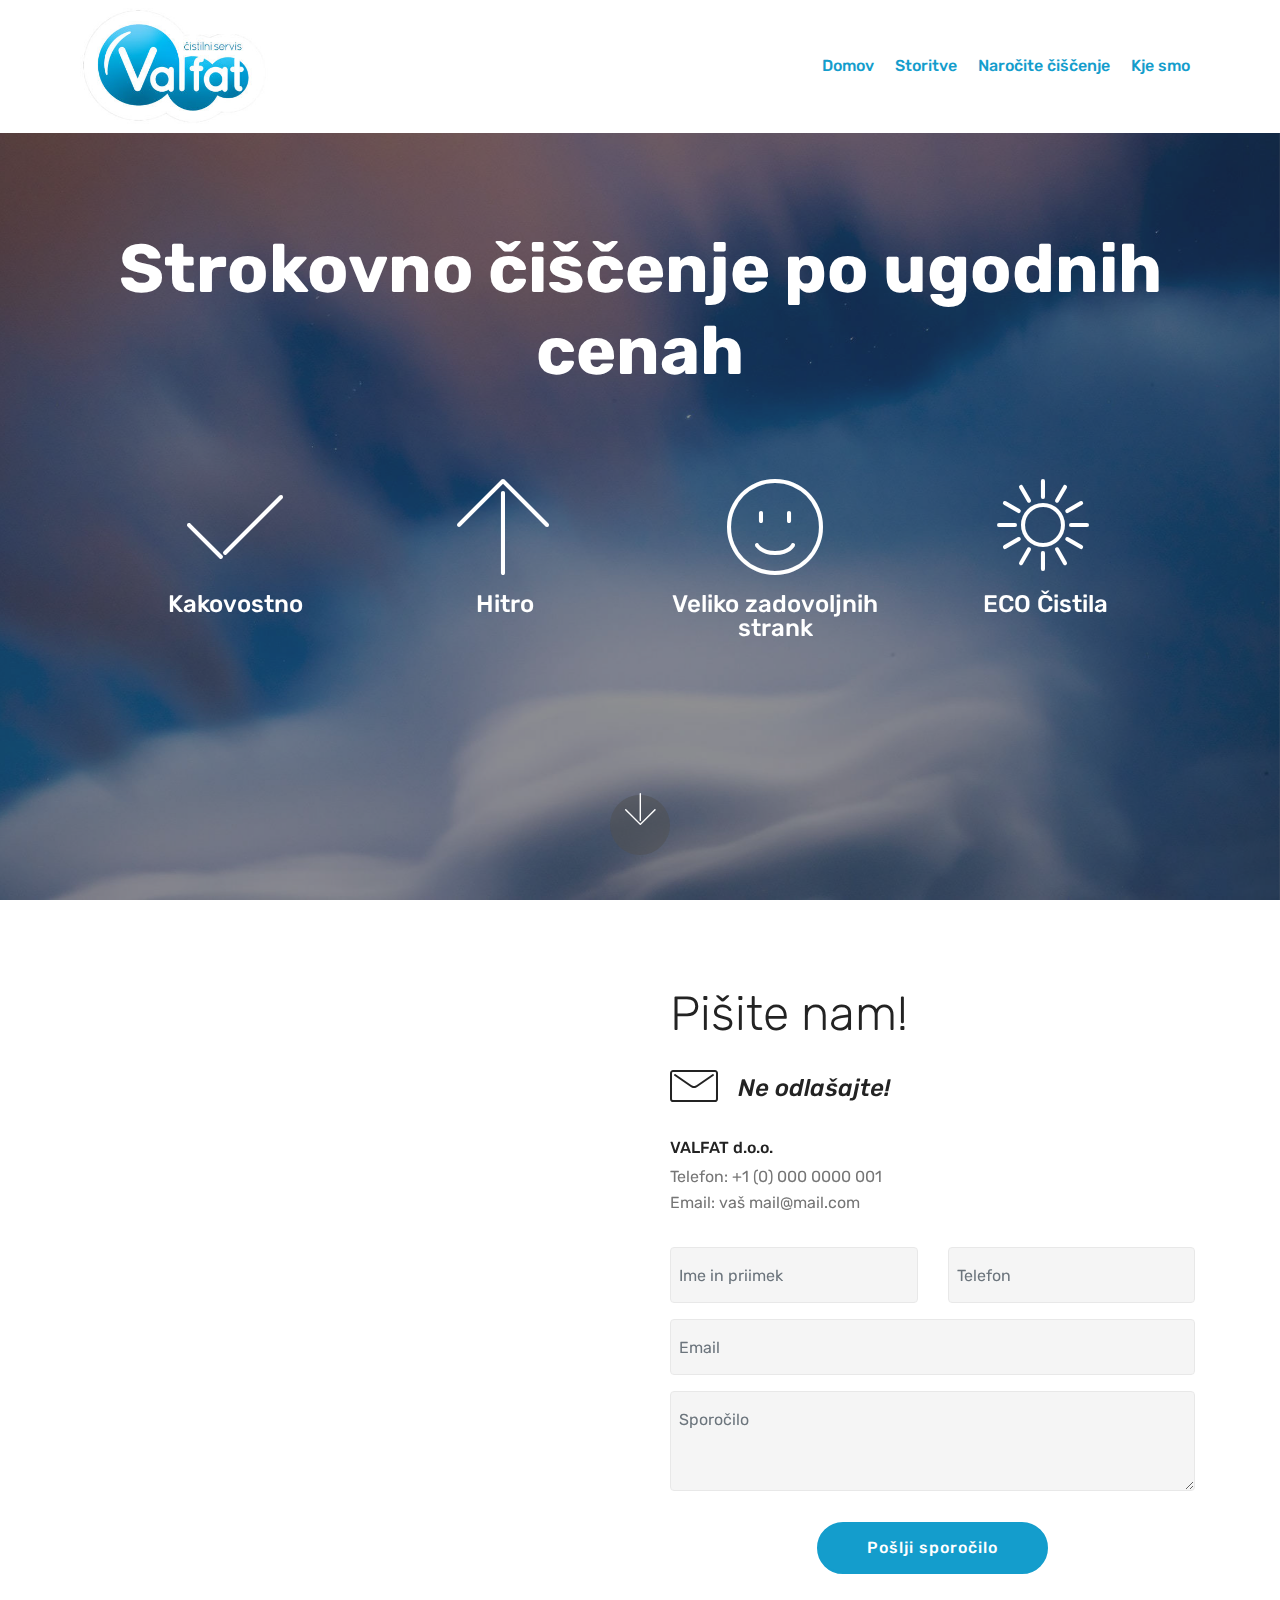
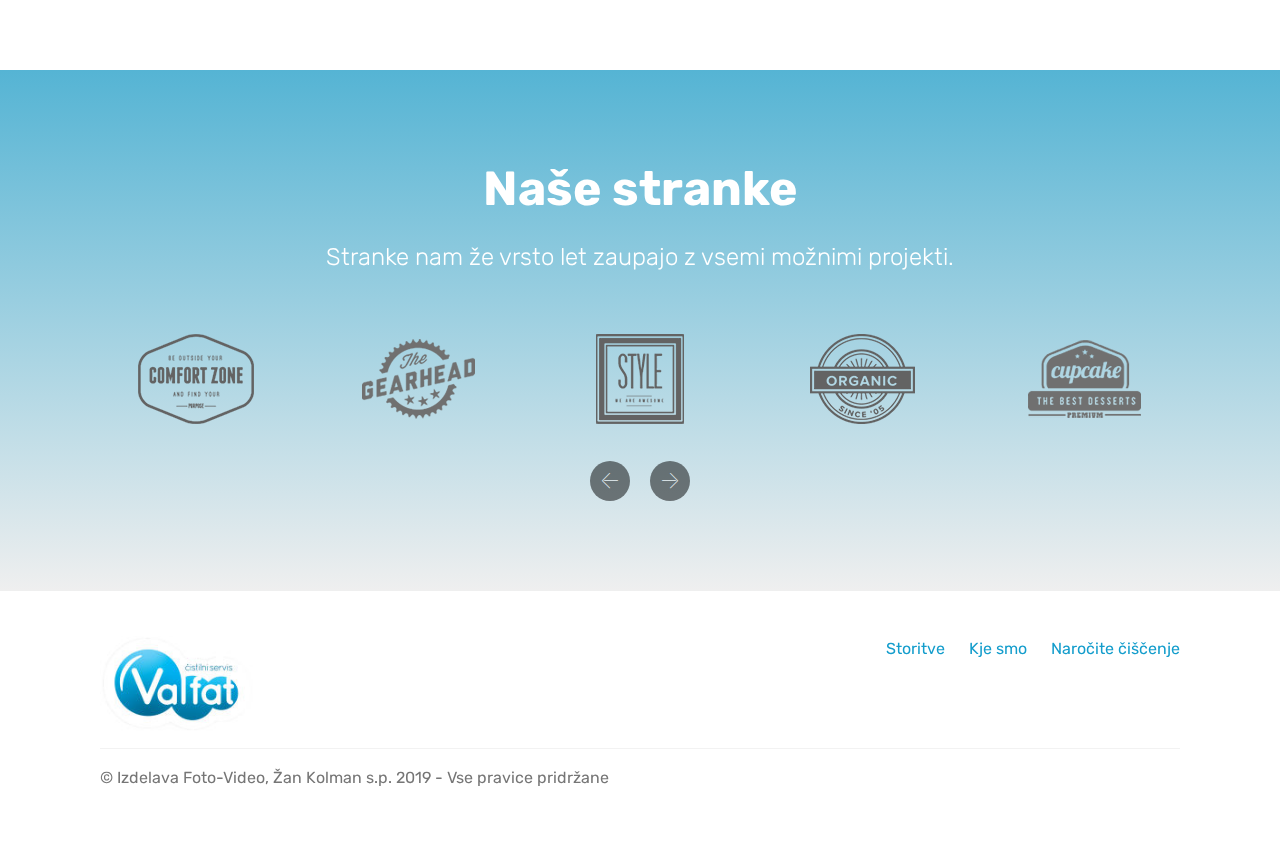
==== commit 62059b69: "create github pages" ====
--- a/index.html
+++ b/index.html
@@ -28,7 +28,7 @@
 
     
 
-    <nav class="navbar navbar-expand beta-menu navbar-dropdown align-items-center navbar-fixed-top navbar-toggleable-sm">
+    <nav class="navbar navbar-expand beta-menu navbar-dropdown align-items-center navbar-toggleable-sm">
         <button class="navbar-toggler navbar-toggler-right" type="button" data-toggle="collapse" data-target="#navbarSupportedContent" aria-controls="navbarSupportedContent" aria-expanded="false" aria-label="Toggle navigation">
             <div class="hamburger">
                 <span></span>
@@ -41,7 +41,7 @@
             <div class="navbar-brand">
                 <span class="navbar-logo">
                     <a href="index.html">
-                         <img src="assets/images/logo-valfat6.4-3-350x218.jpg" alt="Mobirise" title="" style="height: 5.1rem;">
+                         <img src="assets/images/logo-valfat6.4-3-350x218.jpg" alt="Mobirise" title="" style="height: 7.3rem;">
                     </a>
                 </span>
                 
@@ -64,7 +64,7 @@
     </nav>
 </section>
 
-<section class="engine"><a href="https://mobirise.info/x">free css templates</a></section><section class="header12 cid-rlFfCzzqAz mbr-fullscreen mbr-parallax-background" id="header12-1">
+<section class="engine"><a href="https://mobirise.info">Mobirise</a></section><section class="header12 cid-rlFfCzzqAz mbr-fullscreen mbr-parallax-background" id="header12-1">
 
     
 
@@ -113,11 +113,11 @@
                         <div class="card col-12 col-md-6 col-lg-3">
                             <div class="icon-block">
                                 <a href="https://mobirise.co/">
-                                    <span class="mbr-iconfont mbri-protect"></span>
+                                    <span class="mbr-iconfont mbri-sun2"></span>
                                 </a>
                             </div>
                             <h5 class="mbr-fonts-style display-5">
-                                Odlično</h5>
+                                ECO Čistila</h5>
                         </div>
                     </div>
                 </div>
@@ -139,7 +139,7 @@
     <div class="container">
         <div class="row">
             <div class="col-md-6">
-                <div class="google-map"><iframe frameborder="0" style="border:0" src="https://www.google.com/maps/embed/v1/place?key=AIzaSyAEIpgj38KyLFELm2bK9Y7krBkz1K-cMq8&amp;q=place_id:ChIJT6HJov0xZUcREBlnjR_4ABw" allowfullscreen=""></iframe></div>
+                <div class="google-map"><iframe frameborder="0" style="border:0" src="https://www.google.com/maps/embed/v1/place?key=AIzaSyCy9r70T3NYf3PhvVflTo0_zdif2_IoIYs&amp;q=place_id:ChIJEUn8jgkuZUcRN_Ji8nhK0FU" allowfullscreen=""></iframe></div>
             </div>
             <div class="col-md-6">
                 <h2 class="pb-3 align-left mbr-fonts-style display-2">
@@ -162,7 +162,7 @@
                 </div>
                 <div data-form-type="formoid">
                     <!---Formbuilder Form--->
-                    <form action="https://mobirise.com/" method="POST" class="mbr-form form-with-styler" data-form-title="Mobirise Form"><input type="hidden" name="email" data-form-email="true" value="BQjeU0qLfPkO0SJ1spgY2LvK0jUz9UY7CSalL+tcQRTJ3sSPiPx6RB7/zcdXHBoWGb+VtozV8tEjkNue+P8G0XVhEqxfdSLHYle2upQYCT53mp1qEe8VNewNx1rgpSVy">
+                    <form action="https://mobirise.com/" method="POST" class="mbr-form form-with-styler" data-form-title="Mobirise Form"><input type="hidden" name="email" data-form-email="true" value="ilfH4EjhoEm3II37sFvHqD1TEQ2OcqNjrw/+tjg7xPGjFPYCuAFaYZ2Eq7RsgJ7bqDSgPU2D0TW1NMs/b2qFgxJW+SmHfrBN++WOW/XF1SVfmWu+c6dPgw4v0e1ofpU7">
                         <div class="row">
                             <div hidden="hidden" data-form-alert="" class="alert alert-success col-12">Hvala!</div>
                             <div hidden="hidden" data-form-alert-danger="" class="alert alert-danger col-12">
--- a/assets/mobirise/css/mbr-additional.css
+++ b/assets/mobirise/css/mbr-additional.css
@@ -1642,7 +1642,7 @@
 }
 @media (min-width: 992px) {
   .cid-rlFdX739PG .collapsed:not(.navbar-short) .navbar-collapse {
-    max-height: calc(98.5vh - 5.1rem);
+    max-height: calc(98.5vh - 7.3rem);
   }
 }
 .cid-rlFdX739PG .collapsed button.navbar-toggler {
@@ -2170,10 +2170,19 @@
     justify-content: center;
   }
 }
+.cid-rpI34WL1oS {
+  padding-top: 60px;
+  padding-bottom: 60px;
+  background-color: #ffffff;
+}
+.cid-rpI34WL1oS .mbr-text,
+.cid-rpI34WL1oS blockquote {
+  color: #767676;
+}
 .cid-rlXe6ynhQM {
-  padding-top: 120px;
+  padding-top: 75px;
   padding-bottom: 45px;
-  background-image: url("../../../assets/images/mbr-1920x1280.jpg");
+  background-image: url("../../../assets/images/mbr-1-1920x1280.jpg");
 }
 .cid-rlXddmbUFg {
   padding-top: 90px;
@@ -2445,7 +2454,7 @@
 }
 @media (min-width: 992px) {
   .cid-rlFdX739PG .collapsed:not(.navbar-short) .navbar-collapse {
-    max-height: calc(98.5vh - 5.1rem);
+    max-height: calc(98.5vh - 7.3rem);
   }
 }
 .cid-rlFdX739PG .collapsed button.navbar-toggler {
@@ -3074,37 +3083,64 @@
 .cid-rlFdX739PG .dropdown-item:hover {
   color: #c1c1c1 !important;
 }
-.cid-rlXelnQt5d {
-  padding-top: 120px;
-  padding-bottom: 75px;
-  background-image: url("../../../assets/images/background4.jpg");
-}
-.cid-rlXei92Fld {
-  padding-top: 90px;
-  padding-bottom: 90px;
+.cid-rpI1XSR3Y2 {
+  padding-top: 0px;
+  padding-bottom: 60px;
   background-color: #ffffff;
 }
-.cid-rlXei92Fld div.b {
-  padding-top: 2rem;
-}
-.cid-rlXei92Fld .mbr-text {
+.cid-rpI1XSR3Y2 .mbr-text,
+.cid-rpI1XSR3Y2 blockquote {
   color: #767676;
-  margin: 0;
-  padding-top: 1.5rem;
-}
-.cid-rlXei92Fld a:not([href]):not([tabindex]) {
-  color: #fff;
-  border-radius: 3px;
-}
-.cid-rlXei92Fld .google-map {
-  height: 22rem;
+}
+.cid-rpI2zKdMSj {
+  padding-top: 45px;
+  padding-bottom: 15px;
+  background-color: #ffffff;
+}
+.cid-rpI2zKdMSj P {
+  color: #767676;
+}
+.cid-rpI2zKdMSj H1 {
+  color: #767676;
+}
+.cid-rpI2i0YvhV .main_wrapper {
   position: relative;
-}
-.cid-rlXei92Fld .google-map iframe {
+  height: 40rem;
+  width: 100%;
+  background-color: #c0c0c0;
+}
+.cid-rpI2i0YvhV .main_wrapper .b_wrapper {
+  height: 100%;
+  display: flex;
+  align-items: center;
+  position: relative;
+  z-index: 2;
+  pointer-events: none;
+}
+.cid-rpI2i0YvhV .main_wrapper .b_wrapper .block {
+  height: 300px;
+  background-color: #ffffff;
+  pointer-events: fill;
+}
+.cid-rpI2i0YvhV .main_wrapper .b_wrapper .block .block_wrapper {
+  display: flex;
+  flex-direction: column;
+  justify-content: center;
+  height: 100%;
+}
+.cid-rpI2i0YvhV .google-map {
   height: 100%;
   width: 100%;
-}
-.cid-rlXei92Fld .google-map [data-state-details] {
+  position: absolute;
+  left: 0;
+  top: 0;
+  z-index: 1;
+}
+.cid-rpI2i0YvhV .google-map iframe {
+  height: 100%;
+  width: 100%;
+}
+.cid-rpI2i0YvhV .google-map [data-state-details] {
   color: #6b6763;
   font-family: Montserrat;
   height: 1.5em;
@@ -3116,21 +3152,23 @@
   top: 50%;
   width: 100%;
 }
-.cid-rlXei92Fld .google-map[data-state] {
+.cid-rpI2i0YvhV .google-map[data-state] {
   background: #e9e5dc;
 }
-.cid-rlXei92Fld .google-map[data-state="loading"] [data-state-details] {
+.cid-rpI2i0YvhV .google-map[data-state="loading"] [data-state-details] {
   display: none;
 }
-.cid-rlXei92Fld div.left-block.wrapper {
-  height: 100%;
-  display: flex;
-  flex-direction: column;
-  justify-content: flex-start;
-}
 @media (max-width: 767px) {
-  .cid-rlXei92Fld div.left-block.wrapper {
-    padding-bottom: 3rem;
+  .cid-rpI2i0YvhV .main_wrapper .b_wrapper {
+    display: block;
+    height: unset;
+  }
+  .cid-rpI2i0YvhV .google-map {
+    position: relative;
+  }
+  .cid-rpI2i0YvhV .container {
+    max-width: 100%;
+    padding: 0;
   }
 }
 .cid-rpCLIv6VUW {
@@ -3446,7 +3484,7 @@
 }
 @media (min-width: 992px) {
   .cid-rlFdX739PG .collapsed:not(.navbar-short) .navbar-collapse {
-    max-height: calc(98.5vh - 5.1rem);
+    max-height: calc(98.5vh - 7.3rem);
   }
 }
 .cid-rlFdX739PG .collapsed button.navbar-toggler {
@@ -3604,6 +3642,186 @@
 .cid-rlFdX739PG .dropdown-item:hover {
   color: #c1c1c1 !important;
 }
+.cid-rpHYrLqC8i {
+  padding-top: 135px;
+  padding-bottom: 15px;
+  background-color: #ffffff;
+}
+.cid-rpHYrLqC8i P {
+  color: #767676;
+}
+.cid-rpHYrLqC8i H1 {
+  color: #232323;
+}
+.cid-rpHYrLqC8i .mbr-text,
+.cid-rpHYrLqC8i .mbr-section-btn {
+  color: #232323;
+}
+.cid-rpHXdYypGv {
+  padding-top: 90px;
+  padding-bottom: 90px;
+  background-color: #efefef;
+}
+.cid-rpHXdYypGv .card-box {
+  padding: 0 2rem;
+}
+.cid-rpHXdYypGv .mbr-section-btn {
+  padding-top: 1rem;
+}
+.cid-rpHXdYypGv .mbr-section-btn a {
+  margin-top: 1rem;
+  margin-bottom: 0;
+}
+.cid-rpHXdYypGv h4 {
+  font-weight: 500;
+  margin-bottom: 0;
+  text-align: left;
+  padding-top: 2rem;
+}
+.cid-rpHXdYypGv p {
+  margin-bottom: 0;
+  text-align: left;
+  padding-top: 1.5rem;
+}
+.cid-rpHXdYypGv .mbr-text {
+  color: #767676;
+  text-align: center;
+}
+.cid-rpHXdYypGv .card-wrapper {
+  height: 100%;
+  padding-bottom: 2rem;
+  background: #ffffff;
+  box-shadow: 0px 0px 0px 0px rgba(0, 0, 0, 0);
+  transition: box-shadow 0.3s;
+}
+.cid-rpHXdYypGv .card-wrapper:hover {
+  box-shadow: 0px 0px 30px 0px rgba(0, 0, 0, 0.05);
+  transition: box-shadow 0.3s;
+}
+.cid-rpHXdYypGv .card-title {
+  text-align: center;
+}
+.cid-rpHTQq5pWB {
+  background-image: url("../../../assets/images/photo-1524803504179-6d7ae4d283f7-2000x2500.jpg");
+}
+.cid-rpHTQq5pWB h1 {
+  color: #616161;
+}
+.cid-rpHTQq5pWB h2,
+.cid-rpHTQq5pWB h3,
+.cid-rpHTQq5pWB p {
+  color: #767676;
+}
+.cid-rpHTQq5pWB .mbr-section-subtitle {
+  font-style: italic;
+}
+.cid-rpHTQq5pWB H3 {
+  color: #ffffff;
+}
+.cid-rpHTQq5pWB H1 {
+  color: #ffffff;
+}
+.cid-rpHTQq5pWB .mbr-text,
+.cid-rpHTQq5pWB .mbr-section-btn {
+  color: #ffffff;
+}
+.cid-rpHUppCUM4 {
+  padding-top: 45px;
+  padding-bottom: 0px;
+  background-color: #ffffff;
+}
+.cid-rpHUppCUM4 .mbr-text,
+.cid-rpHUppCUM4 blockquote {
+  color: #767676;
+}
+.cid-rpHUlbOzJr {
+  background-image: url("../../../assets/images/cleaning-service-900x613.jpg");
+}
+.cid-rpHUlbOzJr h1 {
+  color: #616161;
+}
+.cid-rpHUlbOzJr h2,
+.cid-rpHUlbOzJr h3,
+.cid-rpHUlbOzJr p {
+  color: #767676;
+}
+.cid-rpHUlbOzJr .mbr-section-subtitle {
+  font-style: italic;
+}
+.cid-rpHUlbOzJr H1 {
+  color: #ffffff;
+}
+.cid-rpHUlbOzJr H3 {
+  color: #ffffff;
+}
+.cid-rpHUlbOzJr .mbr-text,
+.cid-rpHUlbOzJr .mbr-section-btn {
+  color: #ffffff;
+}
+.cid-rpHZ8DbqJZ {
+  padding-top: 45px;
+  padding-bottom: 45px;
+  background-color: #ffffff;
+}
+@media (max-width: 767px) {
+  .cid-rpHZ8DbqJZ .media-wrap {
+    margin-bottom: 1rem;
+    text-align: center;
+  }
+}
+.cid-rpHZ8DbqJZ .media-wrap .mbr-iconfont-logo {
+  font-size: 7rem;
+  color: #f36;
+}
+.cid-rpHZ8DbqJZ .media-wrap img {
+  height: 6rem;
+}
+.cid-rpHZ8DbqJZ .mbr-text {
+  color: #767676;
+}
+@media (max-width: 767px) {
+  .cid-rpHZ8DbqJZ .footer-lower .copyright {
+    margin-bottom: 1rem;
+    text-align: center;
+  }
+}
+.cid-rpHZ8DbqJZ .footer-lower hr {
+  margin: 1rem 0;
+  border-color: #000;
+  opacity: .05;
+}
+.cid-rpHZ8DbqJZ .footer-lower .social-list {
+  padding-left: 0;
+  margin-bottom: 0;
+  list-style: none;
+  display: flex;
+  -webkit-flex-wrap: wrap;
+  flex-wrap: wrap;
+  -webkit-justify-content: flex-end;
+  justify-content: flex-end;
+}
+.cid-rpHZ8DbqJZ .footer-lower .social-list .mbr-iconfont-social {
+  font-size: 1.3rem;
+  color: #232323;
+}
+.cid-rpHZ8DbqJZ .footer-lower .social-list .soc-item {
+  margin: 0 .5rem;
+}
+.cid-rpHZ8DbqJZ .footer-lower .social-list a {
+  margin: 0;
+  opacity: .5;
+  -webkit-transition: .2s linear;
+  transition: .2s linear;
+}
+.cid-rpHZ8DbqJZ .footer-lower .social-list a:hover {
+  opacity: 1;
+}
+@media (max-width: 767px) {
+  .cid-rpHZ8DbqJZ .footer-lower .social-list {
+    -webkit-justify-content: center;
+    justify-content: center;
+  }
+}
 .cid-rlFdX739PG .navbar {
   padding: .5rem 0;
   background: #ffffff;
@@ -3853,7 +4071,7 @@
 }
 @media (min-width: 992px) {
   .cid-rlFdX739PG .collapsed:not(.navbar-short) .navbar-collapse {
-    max-height: calc(98.5vh - 5.1rem);
+    max-height: calc(98.5vh - 7.3rem);
   }
 }
 .cid-rlFdX739PG .collapsed button.navbar-toggler {
@@ -4011,3 +4229,1519 @@
 .cid-rlFdX739PG .dropdown-item:hover {
   color: #c1c1c1 !important;
 }
+.cid-rlFdX739PG .navbar {
+  padding: .5rem 0;
+  background: #ffffff;
+  transition: none;
+  min-height: 77px;
+}
+.cid-rlFdX739PG .navbar-dropdown.bg-color.transparent.opened {
+  background: #ffffff;
+}
+.cid-rlFdX739PG a {
+  font-style: normal;
+}
+.cid-rlFdX739PG .nav-item span {
+  padding-right: 0.4em;
+  line-height: 0.5em;
+  vertical-align: text-bottom;
+  position: relative;
+  text-decoration: none;
+}
+.cid-rlFdX739PG .nav-item a {
+  display: -webkit-flex;
+  align-items: center;
+  justify-content: center;
+  padding: 0.7rem 0 !important;
+  margin: 0rem .65rem !important;
+  -webkit-align-items: center;
+  -webkit-justify-content: center;
+}
+.cid-rlFdX739PG .nav-item:focus,
+.cid-rlFdX739PG .nav-link:focus {
+  outline: none;
+}
+.cid-rlFdX739PG .btn {
+  padding: 0.4rem 1.5rem;
+  display: -webkit-inline-flex;
+  align-items: center;
+  -webkit-align-items: center;
+}
+.cid-rlFdX739PG .btn .mbr-iconfont {
+  font-size: 1.6rem;
+}
+.cid-rlFdX739PG .menu-logo {
+  margin-right: auto;
+}
+.cid-rlFdX739PG .menu-logo .navbar-brand {
+  display: flex;
+  margin-left: 5rem;
+  padding: 0;
+  transition: padding .2s;
+  min-height: 3.8rem;
+  -webkit-align-items: center;
+  align-items: center;
+}
+.cid-rlFdX739PG .menu-logo .navbar-brand .navbar-caption-wrap {
+  display: flex;
+  -webkit-align-items: center;
+  align-items: center;
+  word-break: break-word;
+  min-width: 7rem;
+  margin: .3rem 0;
+}
+.cid-rlFdX739PG .menu-logo .navbar-brand .navbar-caption-wrap .navbar-caption {
+  line-height: 1.2rem !important;
+  padding-right: 2rem;
+}
+.cid-rlFdX739PG .menu-logo .navbar-brand .navbar-logo {
+  font-size: 4rem;
+  transition: font-size 0.25s;
+}
+.cid-rlFdX739PG .menu-logo .navbar-brand .navbar-logo img {
+  display: flex;
+}
+.cid-rlFdX739PG .menu-logo .navbar-brand .navbar-logo .mbr-iconfont {
+  transition: font-size 0.25s;
+}
+.cid-rlFdX739PG .menu-logo .navbar-brand .navbar-logo a {
+  display: inline-flex;
+}
+.cid-rlFdX739PG .navbar-toggleable-sm .navbar-collapse {
+  justify-content: flex-end;
+  -webkit-justify-content: flex-end;
+  padding-right: 5rem;
+  width: auto;
+}
+.cid-rlFdX739PG .navbar-toggleable-sm .navbar-collapse .navbar-nav {
+  flex-wrap: wrap;
+  -webkit-flex-wrap: wrap;
+  padding-left: 0;
+}
+.cid-rlFdX739PG .navbar-toggleable-sm .navbar-collapse .navbar-nav .nav-item {
+  -webkit-align-self: center;
+  align-self: center;
+}
+.cid-rlFdX739PG .navbar-toggleable-sm .navbar-collapse .navbar-buttons {
+  padding-left: 0;
+  padding-bottom: 0;
+}
+.cid-rlFdX739PG .dropdown .dropdown-menu {
+  background: #ffffff;
+  display: none;
+  position: absolute;
+  min-width: 5rem;
+  padding-top: 1.4rem;
+  padding-bottom: 1.4rem;
+  text-align: left;
+}
+.cid-rlFdX739PG .dropdown .dropdown-menu .dropdown-item {
+  width: auto;
+  padding: 0.235em 1.5385em 0.235em 1.5385em !important;
+}
+.cid-rlFdX739PG .dropdown .dropdown-menu .dropdown-item::after {
+  right: 0.5rem;
+}
+.cid-rlFdX739PG .dropdown .dropdown-menu .dropdown-submenu {
+  margin: 0;
+}
+.cid-rlFdX739PG .dropdown.open > .dropdown-menu {
+  display: block;
+}
+.cid-rlFdX739PG .navbar-toggleable-sm.opened:after {
+  position: absolute;
+  width: 100vw;
+  height: 100vh;
+  content: '';
+  background-color: rgba(0, 0, 0, 0.1);
+  left: 0;
+  bottom: 0;
+  transform: translateY(100%);
+  -webkit-transform: translateY(100%);
+  z-index: 1000;
+}
+.cid-rlFdX739PG .navbar.navbar-short {
+  min-height: 60px;
+  transition: all .2s;
+}
+.cid-rlFdX739PG .navbar.navbar-short .navbar-toggler-right {
+  top: 20px;
+}
+.cid-rlFdX739PG .navbar.navbar-short .navbar-logo a {
+  font-size: 2.5rem !important;
+  line-height: 2.5rem;
+  transition: font-size 0.25s;
+}
+.cid-rlFdX739PG .navbar.navbar-short .navbar-logo a .mbr-iconfont {
+  font-size: 2.5rem !important;
+}
+.cid-rlFdX739PG .navbar.navbar-short .navbar-logo a img {
+  height: 3rem !important;
+}
+.cid-rlFdX739PG .navbar.navbar-short .navbar-brand {
+  min-height: 3rem;
+}
+.cid-rlFdX739PG button.navbar-toggler {
+  width: 31px;
+  height: 18px;
+  cursor: pointer;
+  transition: all .2s;
+  top: 1.5rem;
+  right: 1rem;
+}
+.cid-rlFdX739PG button.navbar-toggler:focus {
+  outline: none;
+}
+.cid-rlFdX739PG button.navbar-toggler .hamburger span {
+  position: absolute;
+  right: 0;
+  width: 30px;
+  height: 2px;
+  border-right: 5px;
+  background-color: #149dcc;
+}
+.cid-rlFdX739PG button.navbar-toggler .hamburger span:nth-child(1) {
+  top: 0;
+  transition: all .2s;
+}
+.cid-rlFdX739PG button.navbar-toggler .hamburger span:nth-child(2) {
+  top: 8px;
+  transition: all .15s;
+}
+.cid-rlFdX739PG button.navbar-toggler .hamburger span:nth-child(3) {
+  top: 8px;
+  transition: all .15s;
+}
+.cid-rlFdX739PG button.navbar-toggler .hamburger span:nth-child(4) {
+  top: 16px;
+  transition: all .2s;
+}
+.cid-rlFdX739PG nav.opened .hamburger span:nth-child(1) {
+  top: 8px;
+  width: 0;
+  opacity: 0;
+  right: 50%;
+  transition: all .2s;
+}
+.cid-rlFdX739PG nav.opened .hamburger span:nth-child(2) {
+  -webkit-transform: rotate(45deg);
+  transform: rotate(45deg);
+  transition: all .25s;
+}
+.cid-rlFdX739PG nav.opened .hamburger span:nth-child(3) {
+  -webkit-transform: rotate(-45deg);
+  transform: rotate(-45deg);
+  transition: all .25s;
+}
+.cid-rlFdX739PG nav.opened .hamburger span:nth-child(4) {
+  top: 8px;
+  width: 0;
+  opacity: 0;
+  right: 50%;
+  transition: all .2s;
+}
+.cid-rlFdX739PG .collapsed.navbar-expand {
+  flex-direction: column;
+  -webkit-flex-direction: column;
+}
+.cid-rlFdX739PG .collapsed .btn {
+  display: -webkit-flex;
+}
+.cid-rlFdX739PG .collapsed .navbar-collapse {
+  display: none !important;
+  padding-right: 0 !important;
+}
+.cid-rlFdX739PG .collapsed .navbar-collapse.collapsing,
+.cid-rlFdX739PG .collapsed .navbar-collapse.show {
+  display: block !important;
+}
+.cid-rlFdX739PG .collapsed .navbar-collapse.collapsing .navbar-nav,
+.cid-rlFdX739PG .collapsed .navbar-collapse.show .navbar-nav {
+  display: block;
+  text-align: center;
+}
+.cid-rlFdX739PG .collapsed .navbar-collapse.collapsing .navbar-nav .nav-item,
+.cid-rlFdX739PG .collapsed .navbar-collapse.show .navbar-nav .nav-item {
+  clear: both;
+}
+.cid-rlFdX739PG .collapsed .navbar-collapse.collapsing .navbar-nav .nav-item:last-child,
+.cid-rlFdX739PG .collapsed .navbar-collapse.show .navbar-nav .nav-item:last-child {
+  margin-bottom: 1rem;
+}
+.cid-rlFdX739PG .collapsed .navbar-collapse.collapsing .navbar-buttons,
+.cid-rlFdX739PG .collapsed .navbar-collapse.show .navbar-buttons {
+  text-align: center;
+}
+.cid-rlFdX739PG .collapsed .navbar-collapse.collapsing .navbar-buttons:last-child,
+.cid-rlFdX739PG .collapsed .navbar-collapse.show .navbar-buttons:last-child {
+  margin-bottom: 1rem;
+}
+@media (min-width: 992px) {
+  .cid-rlFdX739PG .collapsed:not(.navbar-short) .navbar-collapse {
+    max-height: calc(98.5vh - 5.1rem);
+  }
+}
+.cid-rlFdX739PG .collapsed button.navbar-toggler {
+  display: block;
+}
+.cid-rlFdX739PG .collapsed .navbar-brand {
+  margin-left: 1rem !important;
+}
+.cid-rlFdX739PG .collapsed .navbar-toggleable-sm {
+  flex-direction: column;
+  -webkit-flex-direction: column;
+}
+.cid-rlFdX739PG .collapsed .dropdown .dropdown-menu {
+  width: 100%;
+  text-align: center;
+  position: relative;
+  opacity: 0;
+  overflow: hidden;
+  display: block;
+  height: 0;
+  visibility: hidden;
+  padding: 0;
+  transition-duration: .5s;
+  transition-property: opacity,padding,height;
+}
+.cid-rlFdX739PG .collapsed .dropdown.open > .dropdown-menu {
+  position: relative;
+  opacity: 1;
+  height: auto;
+  padding: 1.4rem 0;
+  visibility: visible;
+}
+.cid-rlFdX739PG .collapsed .dropdown .dropdown-submenu {
+  left: 0;
+  text-align: center;
+  width: 100%;
+}
+.cid-rlFdX739PG .collapsed .dropdown .dropdown-toggle[data-toggle="dropdown-submenu"]::after {
+  margin-top: 0;
+  position: inherit;
+  right: 0;
+  top: 50%;
+  display: inline-block;
+  width: 0;
+  height: 0;
+  margin-left: .3em;
+  vertical-align: middle;
+  content: "";
+  border-top: .30em solid;
+  border-right: .30em solid transparent;
+  border-left: .30em solid transparent;
+}
+@media (max-width: 991px) {
+  .cid-rlFdX739PG .navbar-expand {
+    flex-direction: column;
+    -webkit-flex-direction: column;
+  }
+  .cid-rlFdX739PG img {
+    height: 3.8rem !important;
+  }
+  .cid-rlFdX739PG .btn {
+    display: -webkit-flex;
+  }
+  .cid-rlFdX739PG button.navbar-toggler {
+    display: block;
+  }
+  .cid-rlFdX739PG .navbar-brand {
+    margin-left: 1rem !important;
+  }
+  .cid-rlFdX739PG .navbar-toggleable-sm {
+    flex-direction: column;
+    -webkit-flex-direction: column;
+  }
+  .cid-rlFdX739PG .navbar-collapse {
+    display: none !important;
+    padding-right: 0 !important;
+  }
+  .cid-rlFdX739PG .navbar-collapse.collapsing,
+  .cid-rlFdX739PG .navbar-collapse.show {
+    display: block !important;
+  }
+  .cid-rlFdX739PG .navbar-collapse.collapsing .navbar-nav,
+  .cid-rlFdX739PG .navbar-collapse.show .navbar-nav {
+    display: block;
+    text-align: center;
+  }
+  .cid-rlFdX739PG .navbar-collapse.collapsing .navbar-nav .nav-item,
+  .cid-rlFdX739PG .navbar-collapse.show .navbar-nav .nav-item {
+    clear: both;
+  }
+  .cid-rlFdX739PG .navbar-collapse.collapsing .navbar-nav .nav-item:last-child,
+  .cid-rlFdX739PG .navbar-collapse.show .navbar-nav .nav-item:last-child {
+    margin-bottom: 1rem;
+  }
+  .cid-rlFdX739PG .navbar-collapse.collapsing .navbar-buttons,
+  .cid-rlFdX739PG .navbar-collapse.show .navbar-buttons {
+    text-align: center;
+  }
+  .cid-rlFdX739PG .navbar-collapse.collapsing .navbar-buttons:last-child,
+  .cid-rlFdX739PG .navbar-collapse.show .navbar-buttons:last-child {
+    margin-bottom: 1rem;
+  }
+  .cid-rlFdX739PG .dropdown .dropdown-menu {
+    width: 100%;
+    text-align: center;
+    position: relative;
+    opacity: 0;
+    overflow: hidden;
+    display: block;
+    height: 0;
+    visibility: hidden;
+    padding: 0;
+    transition-duration: .5s;
+    transition-property: opacity,padding,height;
+  }
+  .cid-rlFdX739PG .dropdown.open > .dropdown-menu {
+    position: relative;
+    opacity: 1;
+    height: auto;
+    padding: 1.4rem 0;
+    visibility: visible;
+  }
+  .cid-rlFdX739PG .dropdown .dropdown-submenu {
+    left: 0;
+    text-align: center;
+    width: 100%;
+  }
+  .cid-rlFdX739PG .dropdown .dropdown-toggle[data-toggle="dropdown-submenu"]::after {
+    margin-top: 0;
+    position: inherit;
+    right: 0;
+    top: 50%;
+    display: inline-block;
+    width: 0;
+    height: 0;
+    margin-left: .3em;
+    vertical-align: middle;
+    content: "";
+    border-top: .30em solid;
+    border-right: .30em solid transparent;
+    border-left: .30em solid transparent;
+  }
+}
+@media (min-width: 767px) {
+  .cid-rlFdX739PG .menu-logo {
+    flex-shrink: 0;
+    -webkit-flex-shrink: 0;
+  }
+}
+.cid-rlFdX739PG .navbar-collapse {
+  flex-basis: auto;
+  -webkit-flex-basis: auto;
+}
+.cid-rlFdX739PG .nav-link:hover,
+.cid-rlFdX739PG .dropdown-item:hover {
+  color: #c1c1c1 !important;
+}
+.cid-rpI3EkYAQN {
+  padding-top: 0px;
+  padding-bottom: 45px;
+  background-color: #ffffff;
+}
+.cid-rpI3EkYAQN .mbr-text,
+.cid-rpI3EkYAQN blockquote {
+  color: #767676;
+}
+.cid-rpI3D8Wr8G {
+  padding-top: 60px;
+  padding-bottom: 15px;
+  background-color: #ffffff;
+}
+.cid-rpI3D8Wr8G .mbr-section-subtitle {
+  color: #767676;
+}
+.cid-rpI4iehW9v {
+  padding-top: 60px;
+  padding-bottom: 60px;
+  background-color: #ffffff;
+}
+@media (min-width: 992px) {
+  .cid-rpI4iehW9v .mbr-figure {
+    padding-left: 4rem;
+  }
+}
+@media (max-width: 992px) {
+  .cid-rpI4iehW9v .mbr-figure {
+    padding-top: 1rem;
+  }
+}
+.cid-rpI4iehW9v .mbr-text {
+  color: #767676;
+}
+.cid-rpI4P7PniC {
+  padding-top: 60px;
+  padding-bottom: 120px;
+  background-image: url("../../../assets/images/photo-1534350752840-1b1b71b4b4fe-1350x900.jpg");
+}
+.cid-rpI4P7PniC h4 {
+  font-weight: 500;
+  color: #ffffff;
+}
+.cid-rpI4P7PniC p {
+  color: #ffffff;
+}
+.cid-rpI4P7PniC .card {
+  margin-bottom: 2rem;
+}
+.cid-rpI4P7PniC .card-img {
+  border-radius: 0;
+  padding: 2rem 2rem 0 2rem;
+  background-color: #149dcc;
+}
+.cid-rpI4P7PniC .card-img span {
+  font-size: 100px;
+  color: #ffffff;
+}
+.cid-rpI4P7PniC .card-box {
+  padding-bottom: 2rem;
+  background-color: #149dcc;
+  background: linear-gradient(#149dcc, transparent);
+}
+.cid-rpI4P7PniC .card-box .card-title {
+  margin: 0;
+  padding: 2rem 2rem 0 2rem;
+}
+.cid-rpI4P7PniC .card-box .mbr-text {
+  margin-bottom: 0;
+  padding: 2rem 2rem 0 2rem;
+}
+.cid-rpI4P7PniC .card-box .mbr-section-btn {
+  padding-top: 1rem;
+}
+.cid-rpI4P7PniC .card-box .mbr-section-btn a {
+  margin-top: 1rem;
+  margin-bottom: 0;
+}
+.cid-rpI4DoR0X3 {
+  padding-top: 90px;
+  padding-bottom: 90px;
+  background-color: #55b4d4;
+  background: linear-gradient(#55b4d4, #efefef);
+}
+.cid-rpI4DoR0X3 .carousel-control {
+  background: #000;
+}
+.cid-rpI4DoR0X3 .mbr-section-subtitle {
+  color: #ffffff;
+}
+.cid-rpI4DoR0X3 .carousel-item {
+  -webkit-justify-content: center;
+  justify-content: center;
+}
+.cid-rpI4DoR0X3 .carousel-item .media-container-row {
+  -webkit-flex-grow: 1;
+  flex-grow: 1;
+}
+.cid-rpI4DoR0X3 .carousel-item .wrap-img {
+  text-align: center;
+}
+.cid-rpI4DoR0X3 .carousel-item .wrap-img img {
+  max-height: 150px;
+  width: auto;
+  max-width: 100%;
+}
+.cid-rpI4DoR0X3 .carousel-controls {
+  display: flex;
+  -webkit-justify-content: center;
+  justify-content: center;
+}
+.cid-rpI4DoR0X3 .carousel-controls .carousel-control {
+  background: #000;
+  border-radius: 50%;
+  position: static;
+  width: 40px;
+  height: 40px;
+  margin-top: 2rem;
+  border-width: 1px;
+}
+.cid-rpI4DoR0X3 .carousel-controls .carousel-control.carousel-control-prev {
+  left: auto;
+  margin-right: 20px;
+  margin-left: 0;
+}
+.cid-rpI4DoR0X3 .carousel-controls .carousel-control.carousel-control-next {
+  right: auto;
+  margin-right: 0;
+}
+.cid-rpI4DoR0X3 .carousel-controls .carousel-control .mbr-iconfont {
+  font-size: 1rem;
+}
+.cid-rpI4DoR0X3 .cloneditem-1,
+.cid-rpI4DoR0X3 .cloneditem-2,
+.cid-rpI4DoR0X3 .cloneditem-3,
+.cid-rpI4DoR0X3 .cloneditem-4,
+.cid-rpI4DoR0X3 .cloneditem-5 {
+  display: none;
+}
+.cid-rpI4DoR0X3 .col-lg-15 {
+  -webkit-box-flex: 0;
+  -ms-flex: 0 0 100%;
+  -webkit-flex: 0 0 100%;
+  flex: 0 0 100%;
+  max-width: 100%;
+  position: relative;
+  min-height: 1px;
+  padding-right: 10px;
+  padding-left: 10px;
+  width: 100%;
+}
+@media (min-width: 992px) {
+  .cid-rpI4DoR0X3 .col-lg-15 {
+    -ms-flex: 0 0 20%;
+    -webkit-flex: 0 0 20%;
+    flex: 0 0 20%;
+    max-width: 20%;
+    width: 20%;
+  }
+  .cid-rpI4DoR0X3 .carousel-inner.slides2 > .carousel-item.active.carousel-item-right,
+  .cid-rpI4DoR0X3 .carousel-inner.slides2 > .carousel-item.carousel-item-next {
+    left: 0;
+    -webkit-transform: translate3d(50%, 0, 0);
+    transform: translate3d(50%, 0, 0);
+  }
+  .cid-rpI4DoR0X3 .carousel-inner.slides2 > .carousel-item.active.carousel-item-left,
+  .cid-rpI4DoR0X3 .carousel-inner.slides2 > .carousel-item.carousel-item-prev {
+    left: 0;
+    -webkit-transform: translate3d(-50%, 0, 0);
+    transform: translate3d(-50%, 0, 0);
+  }
+  .cid-rpI4DoR0X3 .carousel-inner.slides2 > .carousel-item.carousel-item-left,
+  .cid-rpI4DoR0X3 .carousel-inner.slides2 > .carousel-item.carousel-item-prev.carousel-item-right,
+  .cid-rpI4DoR0X3 .carousel-inner.slides2 > .carousel-item.active {
+    left: 0;
+    -webkit-transform: translate3d(0, 0, 0);
+    transform: translate3d(0, 0, 0);
+  }
+  .cid-rpI4DoR0X3 .carousel-inner.slides2 .cloneditem-1,
+  .cid-rpI4DoR0X3 .carousel-inner.slides2 .cloneditem-2,
+  .cid-rpI4DoR0X3 .carousel-inner.slides2 .cloneditem-3 {
+    display: block;
+  }
+  .cid-rpI4DoR0X3 .carousel-inner.slides3 > .carousel-item.active.carousel-item-right,
+  .cid-rpI4DoR0X3 .carousel-inner.slides3 > .carousel-item.carousel-item-next {
+    left: 0;
+    -webkit-transform: translate3d(33.333333%, 0, 0);
+    transform: translate3d(33.333333%, 0, 0);
+  }
+  .cid-rpI4DoR0X3 .carousel-inner.slides3 > .carousel-item.active.carousel-item-left,
+  .cid-rpI4DoR0X3 .carousel-inner.slides3 > .carousel-item.carousel-item-prev {
+    left: 0;
+    -webkit-transform: translate3d(-33.333333%, 0, 0);
+    transform: translate3d(-33.333333%, 0, 0);
+  }
+  .cid-rpI4DoR0X3 .carousel-inner.slides3 > .carousel-item.carousel-item-left,
+  .cid-rpI4DoR0X3 .carousel-inner.slides3 > .carousel-item.carousel-item-prev.carousel-item-right,
+  .cid-rpI4DoR0X3 .carousel-inner.slides3 > .carousel-item.active {
+    left: 0;
+    -webkit-transform: translate3d(0, 0, 0);
+    transform: translate3d(0, 0, 0);
+  }
+  .cid-rpI4DoR0X3 .carousel-inner.slides3 .cloneditem-1,
+  .cid-rpI4DoR0X3 .carousel-inner.slides3 .cloneditem-2,
+  .cid-rpI4DoR0X3 .carousel-inner.slides3 .cloneditem-3 {
+    display: block;
+  }
+  .cid-rpI4DoR0X3 .carousel-inner.slides4 > .carousel-item.active.carousel-item-right,
+  .cid-rpI4DoR0X3 .carousel-inner.slides4 > .carousel-item.carousel-item-next {
+    left: 0;
+    -webkit-transform: translate3d(25%, 0, 0);
+    transform: translate3d(25%, 0, 0);
+  }
+  .cid-rpI4DoR0X3 .carousel-inner.slides4 > .carousel-item.active.carousel-item-left,
+  .cid-rpI4DoR0X3 .carousel-inner.slides4 > .carousel-item.carousel-item-prev {
+    left: 0;
+    -webkit-transform: translate3d(-25%, 0, 0);
+    transform: translate3d(-25%, 0, 0);
+  }
+  .cid-rpI4DoR0X3 .carousel-inner.slides4 > .carousel-item.carousel-item-left,
+  .cid-rpI4DoR0X3 .carousel-inner.slides4 > .carousel-item.carousel-item-prev.carousel-item-right,
+  .cid-rpI4DoR0X3 .carousel-inner.slides4 > .carousel-item.active {
+    left: 0;
+    -webkit-transform: translate3d(0, 0, 0);
+    transform: translate3d(0, 0, 0);
+  }
+  .cid-rpI4DoR0X3 .carousel-inner.slides4 .cloneditem-1,
+  .cid-rpI4DoR0X3 .carousel-inner.slides4 .cloneditem-2,
+  .cid-rpI4DoR0X3 .carousel-inner.slides4 .cloneditem-3 {
+    display: block;
+  }
+  .cid-rpI4DoR0X3 .carousel-inner.slides5 > .carousel-item.active.carousel-item-right,
+  .cid-rpI4DoR0X3 .carousel-inner.slides5 > .carousel-item.carousel-item-next {
+    left: 0;
+    -webkit-transform: translate3d(20%, 0, 0);
+    transform: translate3d(20%, 0, 0);
+  }
+  .cid-rpI4DoR0X3 .carousel-inner.slides5 > .carousel-item.active.carousel-item-left,
+  .cid-rpI4DoR0X3 .carousel-inner.slides5 > .carousel-item.carousel-item-prev {
+    left: 0;
+    -webkit-transform: translate3d(-20%, 0, 0);
+    transform: translate3d(-20%, 0, 0);
+  }
+  .cid-rpI4DoR0X3 .carousel-inner.slides5 > .carousel-item.carousel-item-left,
+  .cid-rpI4DoR0X3 .carousel-inner.slides5 > .carousel-item.carousel-item-prev.carousel-item-right,
+  .cid-rpI4DoR0X3 .carousel-inner.slides5 > .carousel-item.active {
+    left: 0;
+    -webkit-transform: translate3d(0, 0, 0);
+    transform: translate3d(0, 0, 0);
+  }
+  .cid-rpI4DoR0X3 .carousel-inner.slides5 .cloneditem-1,
+  .cid-rpI4DoR0X3 .carousel-inner.slides5 .cloneditem-2,
+  .cid-rpI4DoR0X3 .carousel-inner.slides5 .cloneditem-3,
+  .cid-rpI4DoR0X3 .carousel-inner.slides5 .cloneditem-4 {
+    display: block;
+  }
+  .cid-rpI4DoR0X3 .carousel-inner.slides6 > .carousel-item.active.carousel-item-right,
+  .cid-rpI4DoR0X3 .carousel-inner.slides6 > .carousel-item.carousel-item-next {
+    left: 0;
+    -webkit-transform: translate3d(16.666667%, 0, 0);
+    transform: translate3d(16.666667%, 0, 0);
+  }
+  .cid-rpI4DoR0X3 .carousel-inner.slides6 > .carousel-item.active.carousel-item-left,
+  .cid-rpI4DoR0X3 .carousel-inner.slides6 > .carousel-item.carousel-item-prev {
+    left: 0;
+    -webkit-transform: translate3d(-16.666667%, 0, 0);
+    transform: translate3d(-16.666667%, 0, 0);
+  }
+  .cid-rpI4DoR0X3 .carousel-inner.slides6 > .carousel-item.carousel-item-left,
+  .cid-rpI4DoR0X3 .carousel-inner.slides6 > .carousel-item.carousel-item-prev.carousel-item-right,
+  .cid-rpI4DoR0X3 .carousel-inner.slides6 > .carousel-item.active {
+    left: 0;
+    -webkit-transform: translate3d(0, 0, 0);
+    transform: translate3d(0, 0, 0);
+  }
+  .cid-rpI4DoR0X3 .carousel-inner.slides6 .cloneditem-1,
+  .cid-rpI4DoR0X3 .carousel-inner.slides6 .cloneditem-2,
+  .cid-rpI4DoR0X3 .carousel-inner.slides6 .cloneditem-3,
+  .cid-rpI4DoR0X3 .carousel-inner.slides6 .cloneditem-4,
+  .cid-rpI4DoR0X3 .carousel-inner.slides6 .cloneditem-5 {
+    display: block;
+  }
+}
+.cid-rpI4DoR0X3 H2 {
+  color: #ffffff;
+}
+.cid-rpI4EQCxlk {
+  padding-top: 45px;
+  padding-bottom: 45px;
+  background-color: #ffffff;
+}
+@media (max-width: 767px) {
+  .cid-rpI4EQCxlk .media-wrap {
+    margin-bottom: 1rem;
+    text-align: center;
+  }
+}
+.cid-rpI4EQCxlk .media-wrap .mbr-iconfont-logo {
+  font-size: 7rem;
+  color: #f36;
+}
+.cid-rpI4EQCxlk .media-wrap img {
+  height: 6rem;
+}
+.cid-rpI4EQCxlk .mbr-text {
+  color: #767676;
+}
+@media (max-width: 767px) {
+  .cid-rpI4EQCxlk .footer-lower .copyright {
+    margin-bottom: 1rem;
+    text-align: center;
+  }
+}
+.cid-rpI4EQCxlk .footer-lower hr {
+  margin: 1rem 0;
+  border-color: #000;
+  opacity: .05;
+}
+.cid-rpI4EQCxlk .footer-lower .social-list {
+  padding-left: 0;
+  margin-bottom: 0;
+  list-style: none;
+  display: flex;
+  -webkit-flex-wrap: wrap;
+  flex-wrap: wrap;
+  -webkit-justify-content: flex-end;
+  justify-content: flex-end;
+}
+.cid-rpI4EQCxlk .footer-lower .social-list .mbr-iconfont-social {
+  font-size: 1.3rem;
+  color: #232323;
+}
+.cid-rpI4EQCxlk .footer-lower .social-list .soc-item {
+  margin: 0 .5rem;
+}
+.cid-rpI4EQCxlk .footer-lower .social-list a {
+  margin: 0;
+  opacity: .5;
+  -webkit-transition: .2s linear;
+  transition: .2s linear;
+}
+.cid-rpI4EQCxlk .footer-lower .social-list a:hover {
+  opacity: 1;
+}
+@media (max-width: 767px) {
+  .cid-rpI4EQCxlk .footer-lower .social-list {
+    -webkit-justify-content: center;
+    justify-content: center;
+  }
+}
+.cid-rlFdX739PG .navbar {
+  padding: .5rem 0;
+  background: #ffffff;
+  transition: none;
+  min-height: 77px;
+}
+.cid-rlFdX739PG .navbar-dropdown.bg-color.transparent.opened {
+  background: #ffffff;
+}
+.cid-rlFdX739PG a {
+  font-style: normal;
+}
+.cid-rlFdX739PG .nav-item span {
+  padding-right: 0.4em;
+  line-height: 0.5em;
+  vertical-align: text-bottom;
+  position: relative;
+  text-decoration: none;
+}
+.cid-rlFdX739PG .nav-item a {
+  display: -webkit-flex;
+  align-items: center;
+  justify-content: center;
+  padding: 0.7rem 0 !important;
+  margin: 0rem .65rem !important;
+  -webkit-align-items: center;
+  -webkit-justify-content: center;
+}
+.cid-rlFdX739PG .nav-item:focus,
+.cid-rlFdX739PG .nav-link:focus {
+  outline: none;
+}
+.cid-rlFdX739PG .btn {
+  padding: 0.4rem 1.5rem;
+  display: -webkit-inline-flex;
+  align-items: center;
+  -webkit-align-items: center;
+}
+.cid-rlFdX739PG .btn .mbr-iconfont {
+  font-size: 1.6rem;
+}
+.cid-rlFdX739PG .menu-logo {
+  margin-right: auto;
+}
+.cid-rlFdX739PG .menu-logo .navbar-brand {
+  display: flex;
+  margin-left: 5rem;
+  padding: 0;
+  transition: padding .2s;
+  min-height: 3.8rem;
+  -webkit-align-items: center;
+  align-items: center;
+}
+.cid-rlFdX739PG .menu-logo .navbar-brand .navbar-caption-wrap {
+  display: flex;
+  -webkit-align-items: center;
+  align-items: center;
+  word-break: break-word;
+  min-width: 7rem;
+  margin: .3rem 0;
+}
+.cid-rlFdX739PG .menu-logo .navbar-brand .navbar-caption-wrap .navbar-caption {
+  line-height: 1.2rem !important;
+  padding-right: 2rem;
+}
+.cid-rlFdX739PG .menu-logo .navbar-brand .navbar-logo {
+  font-size: 4rem;
+  transition: font-size 0.25s;
+}
+.cid-rlFdX739PG .menu-logo .navbar-brand .navbar-logo img {
+  display: flex;
+}
+.cid-rlFdX739PG .menu-logo .navbar-brand .navbar-logo .mbr-iconfont {
+  transition: font-size 0.25s;
+}
+.cid-rlFdX739PG .menu-logo .navbar-brand .navbar-logo a {
+  display: inline-flex;
+}
+.cid-rlFdX739PG .navbar-toggleable-sm .navbar-collapse {
+  justify-content: flex-end;
+  -webkit-justify-content: flex-end;
+  padding-right: 5rem;
+  width: auto;
+}
+.cid-rlFdX739PG .navbar-toggleable-sm .navbar-collapse .navbar-nav {
+  flex-wrap: wrap;
+  -webkit-flex-wrap: wrap;
+  padding-left: 0;
+}
+.cid-rlFdX739PG .navbar-toggleable-sm .navbar-collapse .navbar-nav .nav-item {
+  -webkit-align-self: center;
+  align-self: center;
+}
+.cid-rlFdX739PG .navbar-toggleable-sm .navbar-collapse .navbar-buttons {
+  padding-left: 0;
+  padding-bottom: 0;
+}
+.cid-rlFdX739PG .dropdown .dropdown-menu {
+  background: #ffffff;
+  display: none;
+  position: absolute;
+  min-width: 5rem;
+  padding-top: 1.4rem;
+  padding-bottom: 1.4rem;
+  text-align: left;
+}
+.cid-rlFdX739PG .dropdown .dropdown-menu .dropdown-item {
+  width: auto;
+  padding: 0.235em 1.5385em 0.235em 1.5385em !important;
+}
+.cid-rlFdX739PG .dropdown .dropdown-menu .dropdown-item::after {
+  right: 0.5rem;
+}
+.cid-rlFdX739PG .dropdown .dropdown-menu .dropdown-submenu {
+  margin: 0;
+}
+.cid-rlFdX739PG .dropdown.open > .dropdown-menu {
+  display: block;
+}
+.cid-rlFdX739PG .navbar-toggleable-sm.opened:after {
+  position: absolute;
+  width: 100vw;
+  height: 100vh;
+  content: '';
+  background-color: rgba(0, 0, 0, 0.1);
+  left: 0;
+  bottom: 0;
+  transform: translateY(100%);
+  -webkit-transform: translateY(100%);
+  z-index: 1000;
+}
+.cid-rlFdX739PG .navbar.navbar-short {
+  min-height: 60px;
+  transition: all .2s;
+}
+.cid-rlFdX739PG .navbar.navbar-short .navbar-toggler-right {
+  top: 20px;
+}
+.cid-rlFdX739PG .navbar.navbar-short .navbar-logo a {
+  font-size: 2.5rem !important;
+  line-height: 2.5rem;
+  transition: font-size 0.25s;
+}
+.cid-rlFdX739PG .navbar.navbar-short .navbar-logo a .mbr-iconfont {
+  font-size: 2.5rem !important;
+}
+.cid-rlFdX739PG .navbar.navbar-short .navbar-logo a img {
+  height: 3rem !important;
+}
+.cid-rlFdX739PG .navbar.navbar-short .navbar-brand {
+  min-height: 3rem;
+}
+.cid-rlFdX739PG button.navbar-toggler {
+  width: 31px;
+  height: 18px;
+  cursor: pointer;
+  transition: all .2s;
+  top: 1.5rem;
+  right: 1rem;
+}
+.cid-rlFdX739PG button.navbar-toggler:focus {
+  outline: none;
+}
+.cid-rlFdX739PG button.navbar-toggler .hamburger span {
+  position: absolute;
+  right: 0;
+  width: 30px;
+  height: 2px;
+  border-right: 5px;
+  background-color: #149dcc;
+}
+.cid-rlFdX739PG button.navbar-toggler .hamburger span:nth-child(1) {
+  top: 0;
+  transition: all .2s;
+}
+.cid-rlFdX739PG button.navbar-toggler .hamburger span:nth-child(2) {
+  top: 8px;
+  transition: all .15s;
+}
+.cid-rlFdX739PG button.navbar-toggler .hamburger span:nth-child(3) {
+  top: 8px;
+  transition: all .15s;
+}
+.cid-rlFdX739PG button.navbar-toggler .hamburger span:nth-child(4) {
+  top: 16px;
+  transition: all .2s;
+}
+.cid-rlFdX739PG nav.opened .hamburger span:nth-child(1) {
+  top: 8px;
+  width: 0;
+  opacity: 0;
+  right: 50%;
+  transition: all .2s;
+}
+.cid-rlFdX739PG nav.opened .hamburger span:nth-child(2) {
+  -webkit-transform: rotate(45deg);
+  transform: rotate(45deg);
+  transition: all .25s;
+}
+.cid-rlFdX739PG nav.opened .hamburger span:nth-child(3) {
+  -webkit-transform: rotate(-45deg);
+  transform: rotate(-45deg);
+  transition: all .25s;
+}
+.cid-rlFdX739PG nav.opened .hamburger span:nth-child(4) {
+  top: 8px;
+  width: 0;
+  opacity: 0;
+  right: 50%;
+  transition: all .2s;
+}
+.cid-rlFdX739PG .collapsed.navbar-expand {
+  flex-direction: column;
+  -webkit-flex-direction: column;
+}
+.cid-rlFdX739PG .collapsed .btn {
+  display: -webkit-flex;
+}
+.cid-rlFdX739PG .collapsed .navbar-collapse {
+  display: none !important;
+  padding-right: 0 !important;
+}
+.cid-rlFdX739PG .collapsed .navbar-collapse.collapsing,
+.cid-rlFdX739PG .collapsed .navbar-collapse.show {
+  display: block !important;
+}
+.cid-rlFdX739PG .collapsed .navbar-collapse.collapsing .navbar-nav,
+.cid-rlFdX739PG .collapsed .navbar-collapse.show .navbar-nav {
+  display: block;
+  text-align: center;
+}
+.cid-rlFdX739PG .collapsed .navbar-collapse.collapsing .navbar-nav .nav-item,
+.cid-rlFdX739PG .collapsed .navbar-collapse.show .navbar-nav .nav-item {
+  clear: both;
+}
+.cid-rlFdX739PG .collapsed .navbar-collapse.collapsing .navbar-nav .nav-item:last-child,
+.cid-rlFdX739PG .collapsed .navbar-collapse.show .navbar-nav .nav-item:last-child {
+  margin-bottom: 1rem;
+}
+.cid-rlFdX739PG .collapsed .navbar-collapse.collapsing .navbar-buttons,
+.cid-rlFdX739PG .collapsed .navbar-collapse.show .navbar-buttons {
+  text-align: center;
+}
+.cid-rlFdX739PG .collapsed .navbar-collapse.collapsing .navbar-buttons:last-child,
+.cid-rlFdX739PG .collapsed .navbar-collapse.show .navbar-buttons:last-child {
+  margin-bottom: 1rem;
+}
+@media (min-width: 992px) {
+  .cid-rlFdX739PG .collapsed:not(.navbar-short) .navbar-collapse {
+    max-height: calc(98.5vh - 5.1rem);
+  }
+}
+.cid-rlFdX739PG .collapsed button.navbar-toggler {
+  display: block;
+}
+.cid-rlFdX739PG .collapsed .navbar-brand {
+  margin-left: 1rem !important;
+}
+.cid-rlFdX739PG .collapsed .navbar-toggleable-sm {
+  flex-direction: column;
+  -webkit-flex-direction: column;
+}
+.cid-rlFdX739PG .collapsed .dropdown .dropdown-menu {
+  width: 100%;
+  text-align: center;
+  position: relative;
+  opacity: 0;
+  overflow: hidden;
+  display: block;
+  height: 0;
+  visibility: hidden;
+  padding: 0;
+  transition-duration: .5s;
+  transition-property: opacity,padding,height;
+}
+.cid-rlFdX739PG .collapsed .dropdown.open > .dropdown-menu {
+  position: relative;
+  opacity: 1;
+  height: auto;
+  padding: 1.4rem 0;
+  visibility: visible;
+}
+.cid-rlFdX739PG .collapsed .dropdown .dropdown-submenu {
+  left: 0;
+  text-align: center;
+  width: 100%;
+}
+.cid-rlFdX739PG .collapsed .dropdown .dropdown-toggle[data-toggle="dropdown-submenu"]::after {
+  margin-top: 0;
+  position: inherit;
+  right: 0;
+  top: 50%;
+  display: inline-block;
+  width: 0;
+  height: 0;
+  margin-left: .3em;
+  vertical-align: middle;
+  content: "";
+  border-top: .30em solid;
+  border-right: .30em solid transparent;
+  border-left: .30em solid transparent;
+}
+@media (max-width: 991px) {
+  .cid-rlFdX739PG .navbar-expand {
+    flex-direction: column;
+    -webkit-flex-direction: column;
+  }
+  .cid-rlFdX739PG img {
+    height: 3.8rem !important;
+  }
+  .cid-rlFdX739PG .btn {
+    display: -webkit-flex;
+  }
+  .cid-rlFdX739PG button.navbar-toggler {
+    display: block;
+  }
+  .cid-rlFdX739PG .navbar-brand {
+    margin-left: 1rem !important;
+  }
+  .cid-rlFdX739PG .navbar-toggleable-sm {
+    flex-direction: column;
+    -webkit-flex-direction: column;
+  }
+  .cid-rlFdX739PG .navbar-collapse {
+    display: none !important;
+    padding-right: 0 !important;
+  }
+  .cid-rlFdX739PG .navbar-collapse.collapsing,
+  .cid-rlFdX739PG .navbar-collapse.show {
+    display: block !important;
+  }
+  .cid-rlFdX739PG .navbar-collapse.collapsing .navbar-nav,
+  .cid-rlFdX739PG .navbar-collapse.show .navbar-nav {
+    display: block;
+    text-align: center;
+  }
+  .cid-rlFdX739PG .navbar-collapse.collapsing .navbar-nav .nav-item,
+  .cid-rlFdX739PG .navbar-collapse.show .navbar-nav .nav-item {
+    clear: both;
+  }
+  .cid-rlFdX739PG .navbar-collapse.collapsing .navbar-nav .nav-item:last-child,
+  .cid-rlFdX739PG .navbar-collapse.show .navbar-nav .nav-item:last-child {
+    margin-bottom: 1rem;
+  }
+  .cid-rlFdX739PG .navbar-collapse.collapsing .navbar-buttons,
+  .cid-rlFdX739PG .navbar-collapse.show .navbar-buttons {
+    text-align: center;
+  }
+  .cid-rlFdX739PG .navbar-collapse.collapsing .navbar-buttons:last-child,
+  .cid-rlFdX739PG .navbar-collapse.show .navbar-buttons:last-child {
+    margin-bottom: 1rem;
+  }
+  .cid-rlFdX739PG .dropdown .dropdown-menu {
+    width: 100%;
+    text-align: center;
+    position: relative;
+    opacity: 0;
+    overflow: hidden;
+    display: block;
+    height: 0;
+    visibility: hidden;
+    padding: 0;
+    transition-duration: .5s;
+    transition-property: opacity,padding,height;
+  }
+  .cid-rlFdX739PG .dropdown.open > .dropdown-menu {
+    position: relative;
+    opacity: 1;
+    height: auto;
+    padding: 1.4rem 0;
+    visibility: visible;
+  }
+  .cid-rlFdX739PG .dropdown .dropdown-submenu {
+    left: 0;
+    text-align: center;
+    width: 100%;
+  }
+  .cid-rlFdX739PG .dropdown .dropdown-toggle[data-toggle="dropdown-submenu"]::after {
+    margin-top: 0;
+    position: inherit;
+    right: 0;
+    top: 50%;
+    display: inline-block;
+    width: 0;
+    height: 0;
+    margin-left: .3em;
+    vertical-align: middle;
+    content: "";
+    border-top: .30em solid;
+    border-right: .30em solid transparent;
+    border-left: .30em solid transparent;
+  }
+}
+@media (min-width: 767px) {
+  .cid-rlFdX739PG .menu-logo {
+    flex-shrink: 0;
+    -webkit-flex-shrink: 0;
+  }
+}
+.cid-rlFdX739PG .navbar-collapse {
+  flex-basis: auto;
+  -webkit-flex-basis: auto;
+}
+.cid-rlFdX739PG .nav-link:hover,
+.cid-rlFdX739PG .dropdown-item:hover {
+  color: #c1c1c1 !important;
+}
+.cid-rpI3EkYAQN {
+  padding-top: 0px;
+  padding-bottom: 45px;
+  background-color: #ffffff;
+}
+.cid-rpI3EkYAQN .mbr-text,
+.cid-rpI3EkYAQN blockquote {
+  color: #767676;
+}
+.cid-rpI3D8Wr8G {
+  padding-top: 60px;
+  padding-bottom: 15px;
+  background-color: #ffffff;
+}
+.cid-rpI3D8Wr8G .mbr-section-subtitle {
+  color: #767676;
+}
+.cid-rpI4iehW9v {
+  padding-top: 60px;
+  padding-bottom: 60px;
+  background-color: #ffffff;
+}
+@media (min-width: 992px) {
+  .cid-rpI4iehW9v .mbr-figure {
+    padding-left: 4rem;
+  }
+}
+@media (max-width: 992px) {
+  .cid-rpI4iehW9v .mbr-figure {
+    padding-top: 1rem;
+  }
+}
+.cid-rpI4iehW9v .mbr-text {
+  color: #767676;
+}
+.cid-rpI4P7PniC {
+  padding-top: 60px;
+  padding-bottom: 75px;
+  background-image: url("../../../assets/images/cleaning-service-900x613.jpg");
+}
+.cid-rpI4P7PniC h4 {
+  font-weight: 500;
+  color: #ffffff;
+}
+.cid-rpI4P7PniC p {
+  color: #ffffff;
+}
+.cid-rpI4P7PniC .card {
+  margin-bottom: 2rem;
+}
+.cid-rpI4P7PniC .card-img {
+  border-radius: 0;
+  padding: 2rem 2rem 0 2rem;
+  background-color: #149dcc;
+}
+.cid-rpI4P7PniC .card-img span {
+  font-size: 100px;
+  color: #ffffff;
+}
+.cid-rpI4P7PniC .card-box {
+  padding-bottom: 2rem;
+  background-color: #149dcc;
+  background: linear-gradient(#149dcc, transparent);
+}
+.cid-rpI4P7PniC .card-box .card-title {
+  margin: 0;
+  padding: 2rem 2rem 0 2rem;
+}
+.cid-rpI4P7PniC .card-box .mbr-text {
+  margin-bottom: 0;
+  padding: 2rem 2rem 0 2rem;
+}
+.cid-rpI4P7PniC .card-box .mbr-section-btn {
+  padding-top: 1rem;
+}
+.cid-rpI4P7PniC .card-box .mbr-section-btn a {
+  margin-top: 1rem;
+  margin-bottom: 0;
+}
+.cid-rpI4DoR0X3 {
+  padding-top: 90px;
+  padding-bottom: 90px;
+  background-color: #55b4d4;
+  background: linear-gradient(#55b4d4, #efefef);
+}
+.cid-rpI4DoR0X3 .carousel-control {
+  background: #000;
+}
+.cid-rpI4DoR0X3 .mbr-section-subtitle {
+  color: #ffffff;
+}
+.cid-rpI4DoR0X3 .carousel-item {
+  -webkit-justify-content: center;
+  justify-content: center;
+}
+.cid-rpI4DoR0X3 .carousel-item .media-container-row {
+  -webkit-flex-grow: 1;
+  flex-grow: 1;
+}
+.cid-rpI4DoR0X3 .carousel-item .wrap-img {
+  text-align: center;
+}
+.cid-rpI4DoR0X3 .carousel-item .wrap-img img {
+  max-height: 150px;
+  width: auto;
+  max-width: 100%;
+}
+.cid-rpI4DoR0X3 .carousel-controls {
+  display: flex;
+  -webkit-justify-content: center;
+  justify-content: center;
+}
+.cid-rpI4DoR0X3 .carousel-controls .carousel-control {
+  background: #000;
+  border-radius: 50%;
+  position: static;
+  width: 40px;
+  height: 40px;
+  margin-top: 2rem;
+  border-width: 1px;
+}
+.cid-rpI4DoR0X3 .carousel-controls .carousel-control.carousel-control-prev {
+  left: auto;
+  margin-right: 20px;
+  margin-left: 0;
+}
+.cid-rpI4DoR0X3 .carousel-controls .carousel-control.carousel-control-next {
+  right: auto;
+  margin-right: 0;
+}
+.cid-rpI4DoR0X3 .carousel-controls .carousel-control .mbr-iconfont {
+  font-size: 1rem;
+}
+.cid-rpI4DoR0X3 .cloneditem-1,
+.cid-rpI4DoR0X3 .cloneditem-2,
+.cid-rpI4DoR0X3 .cloneditem-3,
+.cid-rpI4DoR0X3 .cloneditem-4,
+.cid-rpI4DoR0X3 .cloneditem-5 {
+  display: none;
+}
+.cid-rpI4DoR0X3 .col-lg-15 {
+  -webkit-box-flex: 0;
+  -ms-flex: 0 0 100%;
+  -webkit-flex: 0 0 100%;
+  flex: 0 0 100%;
+  max-width: 100%;
+  position: relative;
+  min-height: 1px;
+  padding-right: 10px;
+  padding-left: 10px;
+  width: 100%;
+}
+@media (min-width: 992px) {
+  .cid-rpI4DoR0X3 .col-lg-15 {
+    -ms-flex: 0 0 20%;
+    -webkit-flex: 0 0 20%;
+    flex: 0 0 20%;
+    max-width: 20%;
+    width: 20%;
+  }
+  .cid-rpI4DoR0X3 .carousel-inner.slides2 > .carousel-item.active.carousel-item-right,
+  .cid-rpI4DoR0X3 .carousel-inner.slides2 > .carousel-item.carousel-item-next {
+    left: 0;
+    -webkit-transform: translate3d(50%, 0, 0);
+    transform: translate3d(50%, 0, 0);
+  }
+  .cid-rpI4DoR0X3 .carousel-inner.slides2 > .carousel-item.active.carousel-item-left,
+  .cid-rpI4DoR0X3 .carousel-inner.slides2 > .carousel-item.carousel-item-prev {
+    left: 0;
+    -webkit-transform: translate3d(-50%, 0, 0);
+    transform: translate3d(-50%, 0, 0);
+  }
+  .cid-rpI4DoR0X3 .carousel-inner.slides2 > .carousel-item.carousel-item-left,
+  .cid-rpI4DoR0X3 .carousel-inner.slides2 > .carousel-item.carousel-item-prev.carousel-item-right,
+  .cid-rpI4DoR0X3 .carousel-inner.slides2 > .carousel-item.active {
+    left: 0;
+    -webkit-transform: translate3d(0, 0, 0);
+    transform: translate3d(0, 0, 0);
+  }
+  .cid-rpI4DoR0X3 .carousel-inner.slides2 .cloneditem-1,
+  .cid-rpI4DoR0X3 .carousel-inner.slides2 .cloneditem-2,
+  .cid-rpI4DoR0X3 .carousel-inner.slides2 .cloneditem-3 {
+    display: block;
+  }
+  .cid-rpI4DoR0X3 .carousel-inner.slides3 > .carousel-item.active.carousel-item-right,
+  .cid-rpI4DoR0X3 .carousel-inner.slides3 > .carousel-item.carousel-item-next {
+    left: 0;
+    -webkit-transform: translate3d(33.333333%, 0, 0);
+    transform: translate3d(33.333333%, 0, 0);
+  }
+  .cid-rpI4DoR0X3 .carousel-inner.slides3 > .carousel-item.active.carousel-item-left,
+  .cid-rpI4DoR0X3 .carousel-inner.slides3 > .carousel-item.carousel-item-prev {
+    left: 0;
+    -webkit-transform: translate3d(-33.333333%, 0, 0);
+    transform: translate3d(-33.333333%, 0, 0);
+  }
+  .cid-rpI4DoR0X3 .carousel-inner.slides3 > .carousel-item.carousel-item-left,
+  .cid-rpI4DoR0X3 .carousel-inner.slides3 > .carousel-item.carousel-item-prev.carousel-item-right,
+  .cid-rpI4DoR0X3 .carousel-inner.slides3 > .carousel-item.active {
+    left: 0;
+    -webkit-transform: translate3d(0, 0, 0);
+    transform: translate3d(0, 0, 0);
+  }
+  .cid-rpI4DoR0X3 .carousel-inner.slides3 .cloneditem-1,
+  .cid-rpI4DoR0X3 .carousel-inner.slides3 .cloneditem-2,
+  .cid-rpI4DoR0X3 .carousel-inner.slides3 .cloneditem-3 {
+    display: block;
+  }
+  .cid-rpI4DoR0X3 .carousel-inner.slides4 > .carousel-item.active.carousel-item-right,
+  .cid-rpI4DoR0X3 .carousel-inner.slides4 > .carousel-item.carousel-item-next {
+    left: 0;
+    -webkit-transform: translate3d(25%, 0, 0);
+    transform: translate3d(25%, 0, 0);
+  }
+  .cid-rpI4DoR0X3 .carousel-inner.slides4 > .carousel-item.active.carousel-item-left,
+  .cid-rpI4DoR0X3 .carousel-inner.slides4 > .carousel-item.carousel-item-prev {
+    left: 0;
+    -webkit-transform: translate3d(-25%, 0, 0);
+    transform: translate3d(-25%, 0, 0);
+  }
+  .cid-rpI4DoR0X3 .carousel-inner.slides4 > .carousel-item.carousel-item-left,
+  .cid-rpI4DoR0X3 .carousel-inner.slides4 > .carousel-item.carousel-item-prev.carousel-item-right,
+  .cid-rpI4DoR0X3 .carousel-inner.slides4 > .carousel-item.active {
+    left: 0;
+    -webkit-transform: translate3d(0, 0, 0);
+    transform: translate3d(0, 0, 0);
+  }
+  .cid-rpI4DoR0X3 .carousel-inner.slides4 .cloneditem-1,
+  .cid-rpI4DoR0X3 .carousel-inner.slides4 .cloneditem-2,
+  .cid-rpI4DoR0X3 .carousel-inner.slides4 .cloneditem-3 {
+    display: block;
+  }
+  .cid-rpI4DoR0X3 .carousel-inner.slides5 > .carousel-item.active.carousel-item-right,
+  .cid-rpI4DoR0X3 .carousel-inner.slides5 > .carousel-item.carousel-item-next {
+    left: 0;
+    -webkit-transform: translate3d(20%, 0, 0);
+    transform: translate3d(20%, 0, 0);
+  }
+  .cid-rpI4DoR0X3 .carousel-inner.slides5 > .carousel-item.active.carousel-item-left,
+  .cid-rpI4DoR0X3 .carousel-inner.slides5 > .carousel-item.carousel-item-prev {
+    left: 0;
+    -webkit-transform: translate3d(-20%, 0, 0);
+    transform: translate3d(-20%, 0, 0);
+  }
+  .cid-rpI4DoR0X3 .carousel-inner.slides5 > .carousel-item.carousel-item-left,
+  .cid-rpI4DoR0X3 .carousel-inner.slides5 > .carousel-item.carousel-item-prev.carousel-item-right,
+  .cid-rpI4DoR0X3 .carousel-inner.slides5 > .carousel-item.active {
+    left: 0;
+    -webkit-transform: translate3d(0, 0, 0);
+    transform: translate3d(0, 0, 0);
+  }
+  .cid-rpI4DoR0X3 .carousel-inner.slides5 .cloneditem-1,
+  .cid-rpI4DoR0X3 .carousel-inner.slides5 .cloneditem-2,
+  .cid-rpI4DoR0X3 .carousel-inner.slides5 .cloneditem-3,
+  .cid-rpI4DoR0X3 .carousel-inner.slides5 .cloneditem-4 {
+    display: block;
+  }
+  .cid-rpI4DoR0X3 .carousel-inner.slides6 > .carousel-item.active.carousel-item-right,
+  .cid-rpI4DoR0X3 .carousel-inner.slides6 > .carousel-item.carousel-item-next {
+    left: 0;
+    -webkit-transform: translate3d(16.666667%, 0, 0);
+    transform: translate3d(16.666667%, 0, 0);
+  }
+  .cid-rpI4DoR0X3 .carousel-inner.slides6 > .carousel-item.active.carousel-item-left,
+  .cid-rpI4DoR0X3 .carousel-inner.slides6 > .carousel-item.carousel-item-prev {
+    left: 0;
+    -webkit-transform: translate3d(-16.666667%, 0, 0);
+    transform: translate3d(-16.666667%, 0, 0);
+  }
+  .cid-rpI4DoR0X3 .carousel-inner.slides6 > .carousel-item.carousel-item-left,
+  .cid-rpI4DoR0X3 .carousel-inner.slides6 > .carousel-item.carousel-item-prev.carousel-item-right,
+  .cid-rpI4DoR0X3 .carousel-inner.slides6 > .carousel-item.active {
+    left: 0;
+    -webkit-transform: translate3d(0, 0, 0);
+    transform: translate3d(0, 0, 0);
+  }
+  .cid-rpI4DoR0X3 .carousel-inner.slides6 .cloneditem-1,
+  .cid-rpI4DoR0X3 .carousel-inner.slides6 .cloneditem-2,
+  .cid-rpI4DoR0X3 .carousel-inner.slides6 .cloneditem-3,
+  .cid-rpI4DoR0X3 .carousel-inner.slides6 .cloneditem-4,
+  .cid-rpI4DoR0X3 .carousel-inner.slides6 .cloneditem-5 {
+    display: block;
+  }
+}
+.cid-rpI4DoR0X3 H2 {
+  color: #ffffff;
+}
+.cid-rpI4EQCxlk {
+  padding-top: 45px;
+  padding-bottom: 45px;
+  background-color: #ffffff;
+}
+@media (max-width: 767px) {
+  .cid-rpI4EQCxlk .media-wrap {
+    margin-bottom: 1rem;
+    text-align: center;
+  }
+}
+.cid-rpI4EQCxlk .media-wrap .mbr-iconfont-logo {
+  font-size: 7rem;
+  color: #f36;
+}
+.cid-rpI4EQCxlk .media-wrap img {
+  height: 6rem;
+}
+.cid-rpI4EQCxlk .mbr-text {
+  color: #767676;
+}
+@media (max-width: 767px) {
+  .cid-rpI4EQCxlk .footer-lower .copyright {
+    margin-bottom: 1rem;
+    text-align: center;
+  }
+}
+.cid-rpI4EQCxlk .footer-lower hr {
+  margin: 1rem 0;
+  border-color: #000;
+  opacity: .05;
+}
+.cid-rpI4EQCxlk .footer-lower .social-list {
+  padding-left: 0;
+  margin-bottom: 0;
+  list-style: none;
+  display: flex;
+  -webkit-flex-wrap: wrap;
+  flex-wrap: wrap;
+  -webkit-justify-content: flex-end;
+  justify-content: flex-end;
+}
+.cid-rpI4EQCxlk .footer-lower .social-list .mbr-iconfont-social {
+  font-size: 1.3rem;
+  color: #232323;
+}
+.cid-rpI4EQCxlk .footer-lower .social-list .soc-item {
+  margin: 0 .5rem;
+}
+.cid-rpI4EQCxlk .footer-lower .social-list a {
+  margin: 0;
+  opacity: .5;
+  -webkit-transition: .2s linear;
+  transition: .2s linear;
+}
+.cid-rpI4EQCxlk .footer-lower .social-list a:hover {
+  opacity: 1;
+}
+@media (max-width: 767px) {
+  .cid-rpI4EQCxlk .footer-lower .social-list {
+    -webkit-justify-content: center;
+    justify-content: center;
+  }
+}
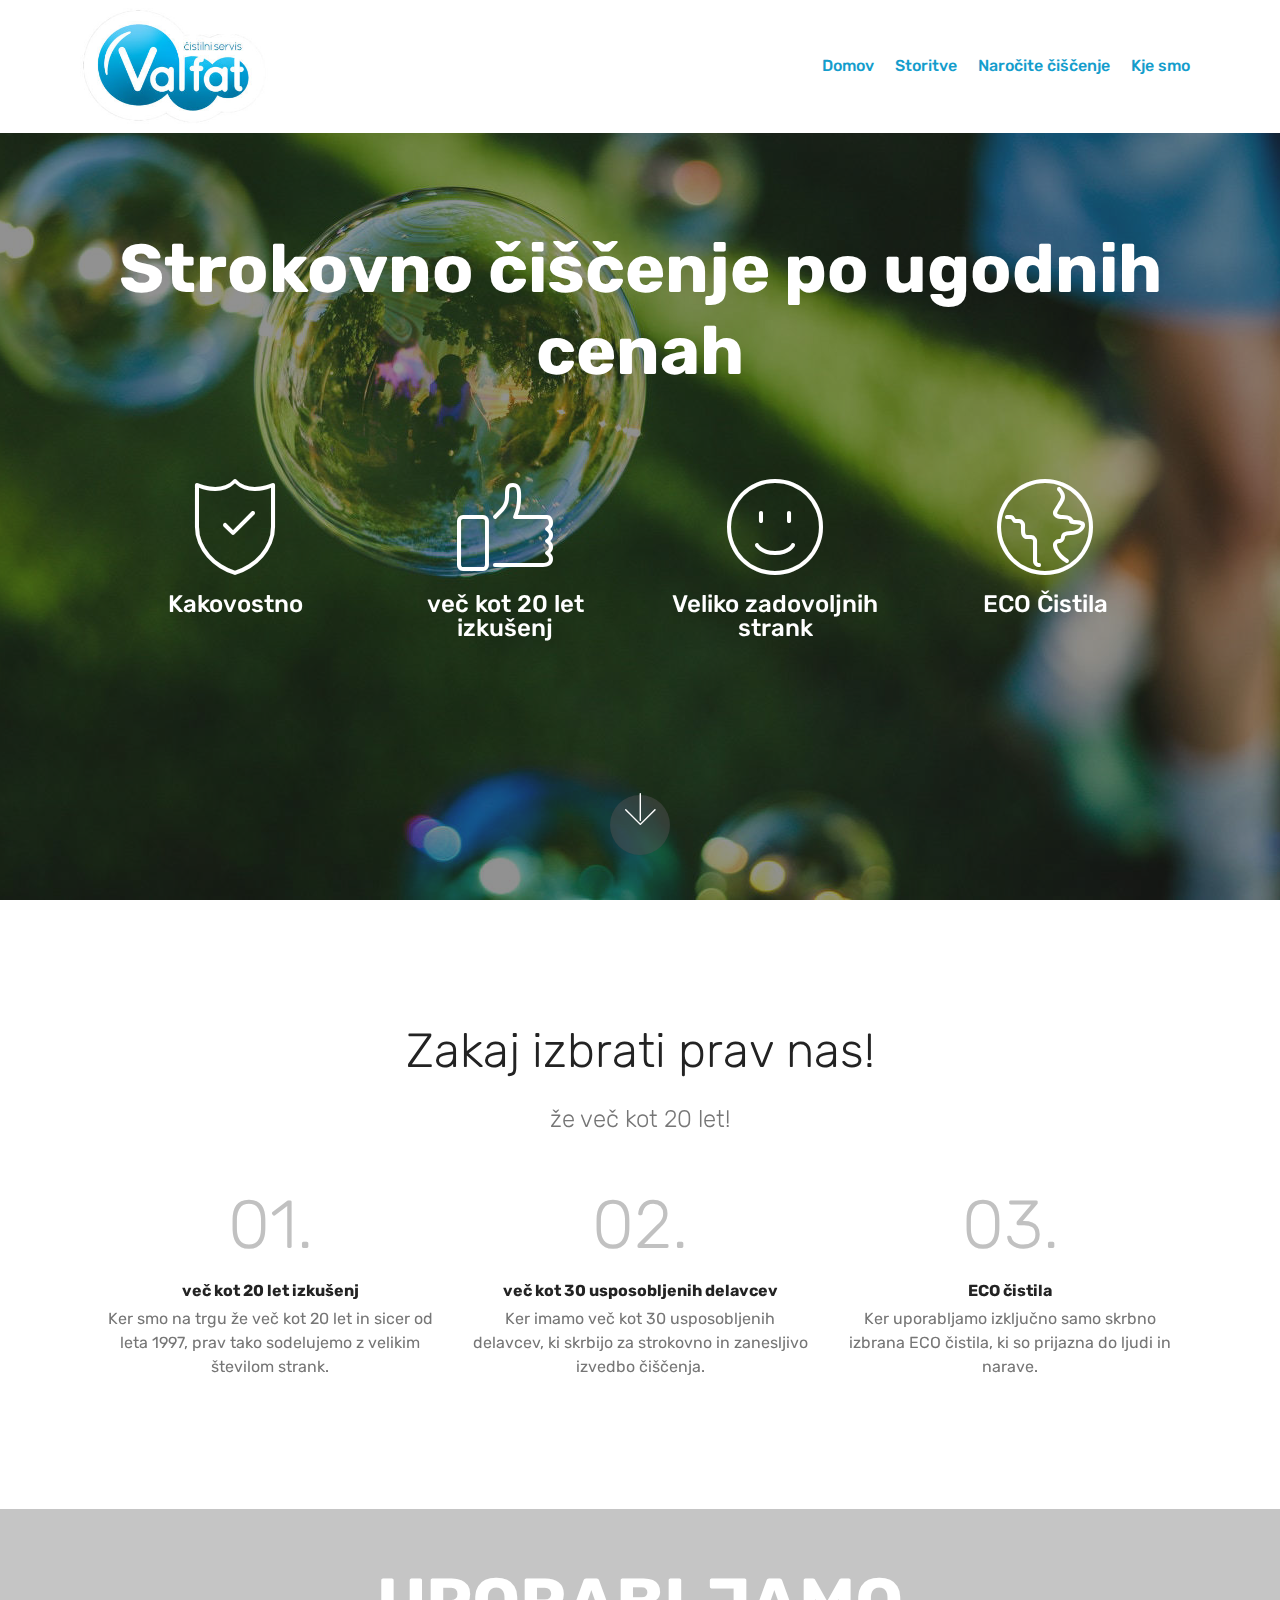
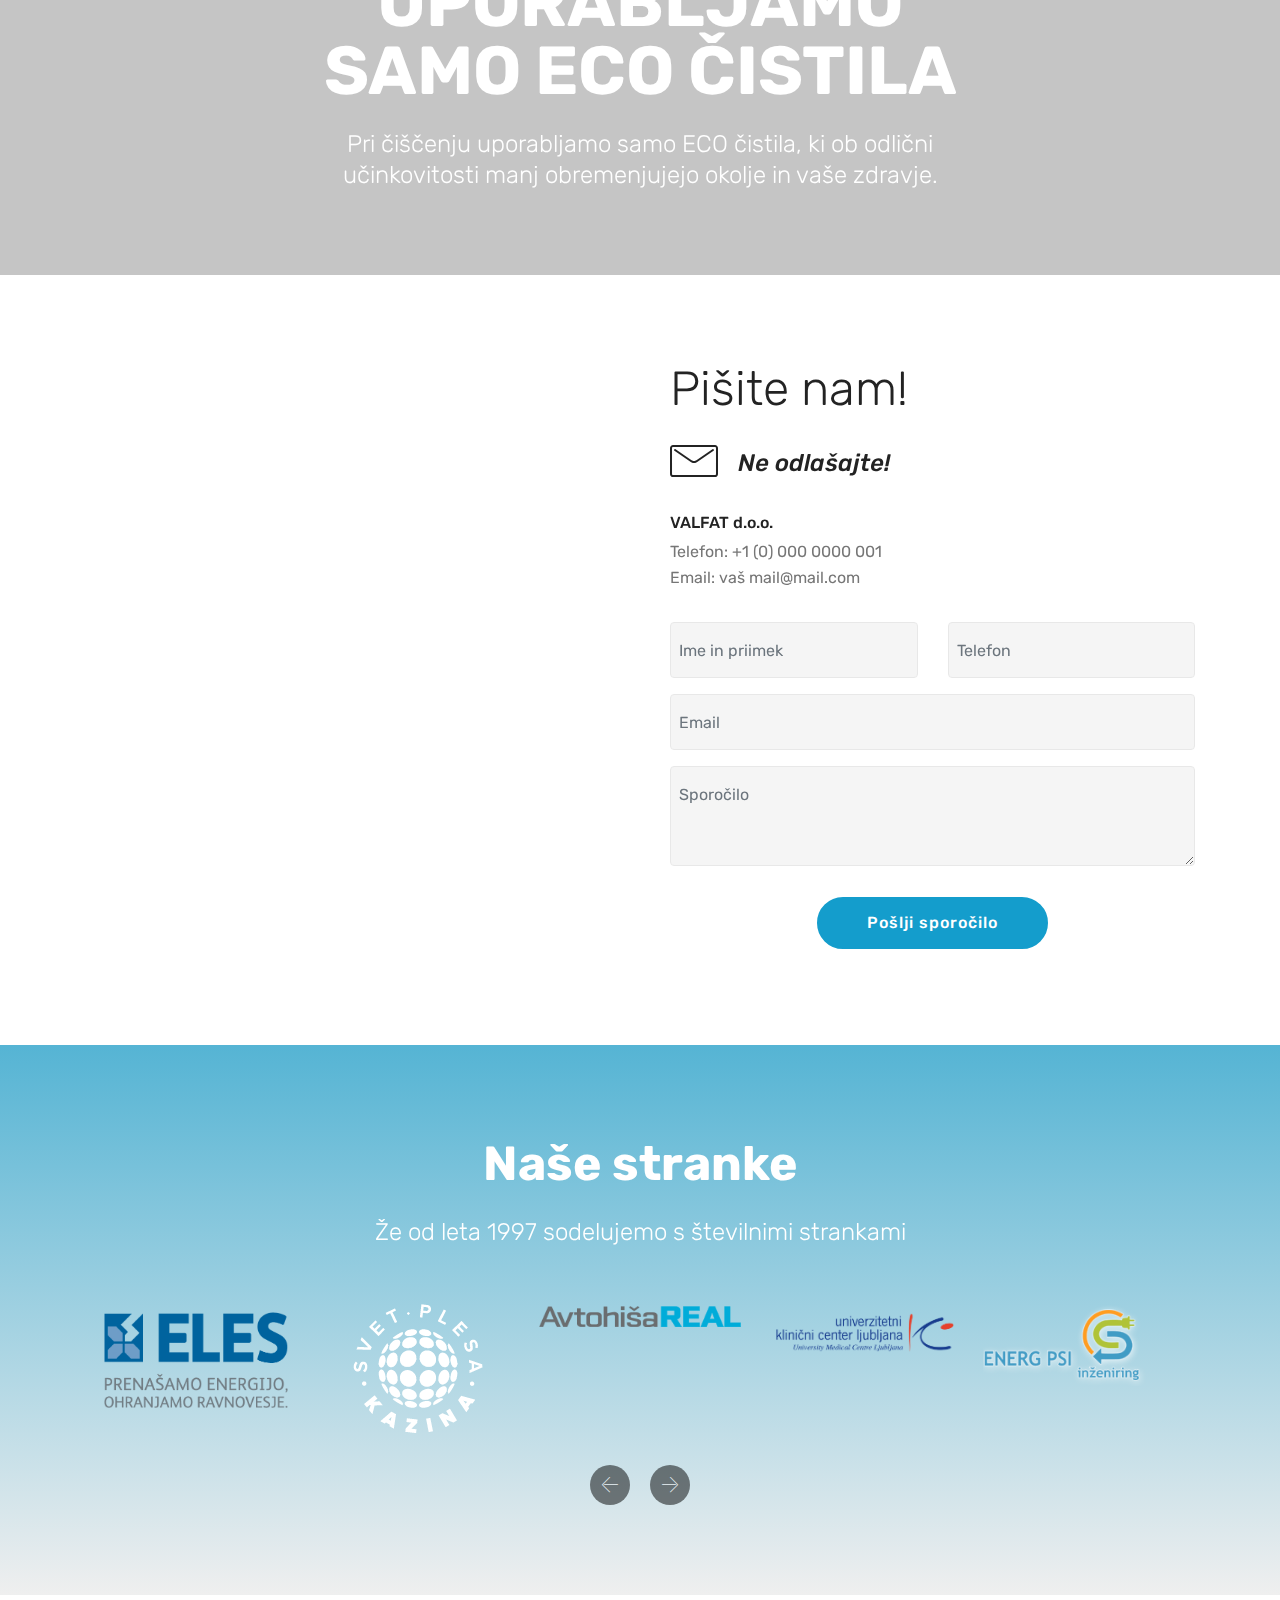
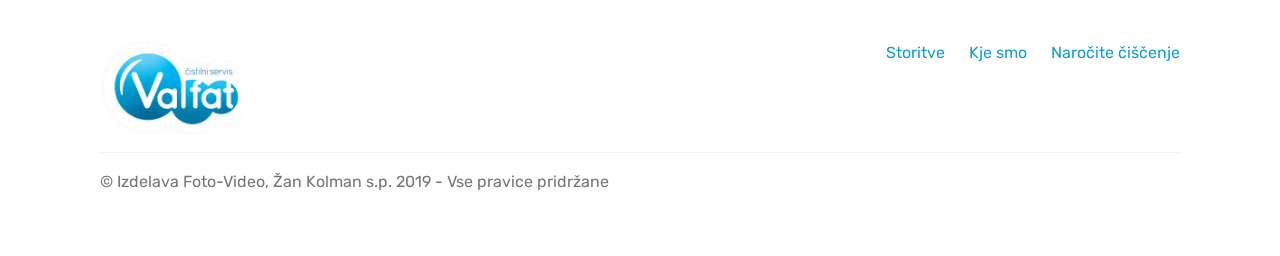
==== commit 46ce9ac3: "create github pages" ====
--- a/index.html
+++ b/index.html
@@ -83,7 +83,7 @@
                         <div class="card col-12 col-md-6 col-lg-3">
                             <div class="icon-block">
                             <a href="https://mobirise.co/">
-                                <span class="mbr-iconfont mbri-success"></span>
+                                <span class="mbr-iconfont mbri-protect"></span>
                             </a>
                             </div>
                             <h5 class="mbr-fonts-style display-5">
@@ -93,11 +93,10 @@
                         <div class="card col-12 col-md-6 col-lg-3">
                             <div class="icon-block">
                                 <a href="https://mobirise.co/">
-                                    <span class="mbr-iconfont mbri-up"></span>
+                                    <span class="mbr-iconfont mbri-like"></span>
                                 </a>
                             </div>
-                            <h5 class="mbr-fonts-style display-5">
-                                Hitro</h5>
+                            <h5 class="mbr-fonts-style display-5">več kot 20 let izkušenj</h5>
                         </div>
 
                         <div class="card col-12 col-md-6 col-lg-3">
@@ -113,7 +112,7 @@
                         <div class="card col-12 col-md-6 col-lg-3">
                             <div class="icon-block">
                                 <a href="https://mobirise.co/">
-                                    <span class="mbr-iconfont mbri-sun2"></span>
+                                    <span class="mbr-iconfont mbri-globe"></span>
                                 </a>
                             </div>
                             <h5 class="mbr-fonts-style display-5">
@@ -131,6 +130,79 @@
     </div>
 </section>
 
+<section class="counters6 counters cid-rpMbb12lSW" id="counters6-1c">
+
+    
+
+    
+
+    <div class="container pt-4 mt-2">
+        <h2 class="mbr-section-title pb-3 align-center mbr-fonts-style display-2">Zakaj izbrati prav nas!</h2>
+        <h3 class="mbr-section-subtitle pb-5 align-center mbr-fonts-style display-5">že več kot 20 let!</h3>
+        <div>
+                <div class="cards-container">
+                    <div class="card col-12 col-md-6 col-lg-4 pb-md-4">
+                        <div class="panel-item align-center">
+                            <div class="card-img pb-3">
+                                <h3 class="img-text mbr-fonts-style display-1">01.</h3>
+                            </div>
+                            <div class="card-text">
+                                <h4 class="mbr-content-title mbr-bold mbr-fonts-style display-7">več kot 20 let izkušenj</h4>
+                                <p class="mbr-content-text mbr-fonts-style display-7">
+                                    Ker smo na trgu že več kot 20 let in sicer od leta 1997, prav tako sodelujemo z velikim številom strank.</p>
+                            </div>
+                        </div>
+                    </div>
+                    <div class="card col-12 col-md-6 col-lg-4 pb-md-4">
+                        <div class="panel-item align-center">
+                            <div class="card-img pb-3">
+                                <h3 class="img-text mbr-fonts-style display-1">02.</h3>
+                            </div>
+                            <div class="card-text">
+                                <h4 class="mbr-content-title mbr-bold mbr-fonts-style display-7">več kot 30 usposobljenih delavcev</h4>
+                                <p class="mbr-content-text mbr-fonts-style display-7">
+                                    Ker imamo več kot 30 usposobljenih delavcev, ki skrbijo za strokovno in zanesljivo izvedbo čiščenja.</p>
+                            </div>
+                        </div>
+                    </div>
+                    <div class="card col-12 col-md-6 col-lg-4 last-child">
+                        <div class="panel-item align-center">
+                            <div class="card-img pb-3">
+                                <h3 class="img-text mbr-fonts-style display-1">03.</h3>
+                            </div>
+                            <div class="card-text">
+                                <h4 class="mbr-content-title mbr-bold mbr-fonts-style display-7">ECO čistila</h4>
+                                <p class="mbr-content-text mbr-fonts-style display-7">
+                                        Ker uporabljamo izključno samo skrbno izbrana ECO čistila, ki so prijazna do ljudi in narave.</p>
+                            </div>
+                        </div>
+                    </div>
+                    
+                </div>
+            </div>
+    </div>
+</section>
+
+<section class="mbr-section content5 cid-rpMcj9eDAv mbr-parallax-background" id="content5-1g">
+
+    
+
+    <div class="mbr-overlay" style="opacity: 0.2; background-color: rgb(35, 35, 35);">
+    </div>
+
+    <div class="container">
+        <div class="media-container-row">
+            <div class="title col-12 col-md-8">
+                <h2 class="align-center mbr-bold mbr-white pb-3 mbr-fonts-style display-1">
+                    UPORABLJAMO SAMO ECO ČISTILA</h2>
+                <h3 class="mbr-section-subtitle align-center mbr-light mbr-white pb-3 mbr-fonts-style display-5">Pri čiščenju uporabljamo samo ECO čistila, ki ob odlični učinkovitosti manj obremenjujejo okolje in vaše zdravje.</h3>
+                
+                
+            </div>
+        </div>
+    </div>
+</section>
+
 <section class="mbr-section form4 cid-rlFihDUVcO" id="form4-4">
 
     
@@ -139,7 +211,7 @@
     <div class="container">
         <div class="row">
             <div class="col-md-6">
-                <div class="google-map"><iframe frameborder="0" style="border:0" src="https://www.google.com/maps/embed/v1/place?key=AIzaSyCy9r70T3NYf3PhvVflTo0_zdif2_IoIYs&amp;q=place_id:ChIJEUn8jgkuZUcRN_Ji8nhK0FU" allowfullscreen=""></iframe></div>
+                <div class="google-map"><iframe frameborder="0" style="border:0" src="https://www.google.com/maps/embed/v1/place?key=AIzaSyAEIpgj38KyLFELm2bK9Y7krBkz1K-cMq8&amp;q=place_id:ChIJEUn8jgkuZUcRN_Ji8nhK0FU" allowfullscreen=""></iframe></div>
             </div>
             <div class="col-md-6">
                 <h2 class="pb-3 align-left mbr-fonts-style display-2">
@@ -162,7 +234,7 @@
                 </div>
                 <div data-form-type="formoid">
                     <!---Formbuilder Form--->
-                    <form action="https://mobirise.com/" method="POST" class="mbr-form form-with-styler" data-form-title="Mobirise Form"><input type="hidden" name="email" data-form-email="true" value="ilfH4EjhoEm3II37sFvHqD1TEQ2OcqNjrw/+tjg7xPGjFPYCuAFaYZ2Eq7RsgJ7bqDSgPU2D0TW1NMs/b2qFgxJW+SmHfrBN++WOW/XF1SVfmWu+c6dPgw4v0e1ofpU7">
+                    <form action="https://mobirise.com/" method="POST" class="mbr-form form-with-styler" data-form-title="Mobirise Form"><input type="hidden" name="email" data-form-email="true" value="C9cWQxm54mLrPqSj4OLDQpqDlR9HfmmWAHZ2vCsB2KgHfstnOov9PLd6CnsLpEHrL/eoVwGiLvKUaAAf0PLt1tNbRqUpq3fT8I5KXF0/7icJr3LlEWmi5WgprKSgz6od">
                         <div class="row">
                             <div hidden="hidden" data-form-alert="" class="alert alert-success col-12">Hvala!</div>
                             <div hidden="hidden" data-form-alert-danger="" class="alert alert-danger col-12">
@@ -200,14 +272,14 @@
                     <h2 class="mbr-section-title pb-3 mbr-fonts-style display-2"><strong>
                         Naše stranke</strong></h2>
                     <h3 class="mbr-section-subtitle mbr-light mbr-fonts-style display-5">
-                        Stranke nam že vrsto let zaupajo z vsemi možnimi projekti.</h3>
+                        Že od leta 1997 sodelujemo s številnimi strankami</h3>
                 </div>
             </div>
         </div>
 
     <div class="container">
         <div class="carousel slide" role="listbox" data-pause="true" data-keyboard="false" data-ride="carousel" data-interval="5000">
-            <div class="carousel-inner" data-visible="5">
+            <div class="carousel-inner" data-visible="6">
                 
                 
                 
@@ -217,7 +289,7 @@
                     <div class="media-container-row">
                         <div class="col-md-12">
                             <div class="wrap-img ">
-                                <img src="assets/images/1.png" class="img-responsive clients-img">
+                                <img src="assets/images/eles-6-logotip-s-simbolom-540x301.png" class="img-responsive clients-img" alt="" title="">
                             </div>
                         </div>
                     </div>
@@ -225,7 +297,7 @@
                     <div class="media-container-row">
                         <div class="col-md-12">
                             <div class="wrap-img ">
-                                <img src="assets/images/2.png" class="img-responsive clients-img">
+                                <img src="assets/images/logo-1-130x129.png" class="img-responsive clients-img" alt="" title="">
                             </div>
                         </div>
                     </div>
@@ -233,7 +305,7 @@
                     <div class="media-container-row">
                         <div class="col-md-12">
                             <div class="wrap-img ">
-                                <img src="assets/images/3.png" class="img-responsive clients-img">
+                                <img src="assets/images/logo-261x27.png" class="img-responsive clients-img" alt="" title="">
                             </div>
                         </div>
                     </div>
@@ -241,7 +313,7 @@
                     <div class="media-container-row">
                         <div class="col-md-12">
                             <div class="wrap-img ">
-                                <img src="assets/images/4.png" class="img-responsive clients-img">
+                                <img src="assets/images/logo-ukcl-slo-ang-1791x508.png" class="img-responsive clients-img" alt="" title="">
                             </div>
                         </div>
                     </div>
@@ -249,7 +321,7 @@
                     <div class="media-container-row">
                         <div class="col-md-12">
                             <div class="wrap-img ">
-                                <img src="assets/images/5.png" class="img-responsive clients-img">
+                                <img src="assets/images/energ-zgoraj-240x97.png" class="img-responsive clients-img" alt="" title="">
                             </div>
                         </div>
                     </div>
@@ -317,6 +389,7 @@
   <script src="assets/touchswipe/jquery.touch-swipe.min.js"></script>
   <script src="assets/vimeoplayer/jquery.mb.vimeo_player.js"></script>
   <script src="assets/parallax/jarallax.min.js"></script>
+  <script src="assets/viewportchecker/jquery.viewportchecker.js"></script>
   <script src="assets/bootstrapcarouselswipe/bootstrap-carousel-swipe.js"></script>
   <script src="assets/mbr-clients-slider/mbr-clients-slider.js"></script>
   <script src="assets/theme/js/script.js"></script>
--- a/assets/mobirise/css/mbr-additional.css
+++ b/assets/mobirise/css/mbr-additional.css
@@ -1801,7 +1801,7 @@
   color: #c1c1c1 !important;
 }
 .cid-rlFfCzzqAz {
-  background-image: url("../../../assets/images/photo-1520943241034-7866c2b35cdf-1950x1302.jpg");
+  background-image: url("../../../assets/images/photo-1433087870301-b85d84efc18a-1350x900.jpg");
 }
 .cid-rlFfCzzqAz .icons-media-container {
   display: flex;
@@ -1825,6 +1825,46 @@
 }
 .cid-rlFfCzzqAz .card {
   padding-bottom: 1.5rem;
+}
+.cid-rpMbb12lSW {
+  padding-top: 90px;
+  padding-bottom: 90px;
+  background-color: #ffffff;
+}
+.cid-rpMbb12lSW .mbr-section-subtitle {
+  color: #767676;
+  font-weight: 300;
+}
+.cid-rpMbb12lSW .mbr-content-text {
+  color: #767676;
+}
+.cid-rpMbb12lSW .card {
+  word-wrap: break-word;
+  flex-shrink: 0;
+  -webkit-flex-shrink: 0;
+}
+.cid-rpMbb12lSW .cards-container {
+  display: flex;
+  -webkit-flex-direction: row;
+  flex-direction: row;
+  -webkit-flex-wrap: wrap;
+  flex-wrap: wrap;
+  -webkit-justify-content: center;
+  justify-content: center;
+  word-break: break-word;
+}
+@media (max-width: 767px) {
+  .cid-rpMbb12lSW .card:not(.last-child) {
+    padding-bottom: 1.5rem;
+  }
+}
+.cid-rpMbb12lSW .img-text {
+  color: #c1c1c1;
+}
+.cid-rpMcj9eDAv {
+  padding-top: 60px;
+  padding-bottom: 60px;
+  background-image: url("../../../assets/images/photo-1546526474-8bfb84574027-1353x899.jpg");
 }
 .cid-rlFihDUVcO {
   padding-top: 90px;
@@ -2454,7 +2494,7 @@
 }
 @media (min-width: 992px) {
   .cid-rlFdX739PG .collapsed:not(.navbar-short) .navbar-collapse {
-    max-height: calc(98.5vh - 7.3rem);
+    max-height: calc(98.5vh - 5.1rem);
   }
 }
 .cid-rlFdX739PG .collapsed button.navbar-toggler {
@@ -3484,7 +3524,7 @@
 }
 @media (min-width: 992px) {
   .cid-rlFdX739PG .collapsed:not(.navbar-short) .navbar-collapse {
-    max-height: calc(98.5vh - 7.3rem);
+    max-height: calc(98.5vh - 5.1rem);
   }
 }
 .cid-rlFdX739PG .collapsed button.navbar-toggler {
@@ -4071,7 +4111,7 @@
 }
 @media (min-width: 992px) {
   .cid-rlFdX739PG .collapsed:not(.navbar-short) .navbar-collapse {
-    max-height: calc(98.5vh - 7.3rem);
+    max-height: calc(98.5vh - 5.1rem);
   }
 }
 .cid-rlFdX739PG .collapsed button.navbar-toggler {
@@ -4715,40 +4755,40 @@
   margin-top: 1rem;
   margin-bottom: 0;
 }
-.cid-rpI4DoR0X3 {
+.cid-rpMaBtQefp {
   padding-top: 90px;
   padding-bottom: 90px;
   background-color: #55b4d4;
   background: linear-gradient(#55b4d4, #efefef);
 }
-.cid-rpI4DoR0X3 .carousel-control {
+.cid-rpMaBtQefp .carousel-control {
   background: #000;
 }
-.cid-rpI4DoR0X3 .mbr-section-subtitle {
+.cid-rpMaBtQefp .mbr-section-subtitle {
   color: #ffffff;
 }
-.cid-rpI4DoR0X3 .carousel-item {
+.cid-rpMaBtQefp .carousel-item {
   -webkit-justify-content: center;
   justify-content: center;
 }
-.cid-rpI4DoR0X3 .carousel-item .media-container-row {
+.cid-rpMaBtQefp .carousel-item .media-container-row {
   -webkit-flex-grow: 1;
   flex-grow: 1;
 }
-.cid-rpI4DoR0X3 .carousel-item .wrap-img {
+.cid-rpMaBtQefp .carousel-item .wrap-img {
   text-align: center;
 }
-.cid-rpI4DoR0X3 .carousel-item .wrap-img img {
+.cid-rpMaBtQefp .carousel-item .wrap-img img {
   max-height: 150px;
   width: auto;
   max-width: 100%;
 }
-.cid-rpI4DoR0X3 .carousel-controls {
+.cid-rpMaBtQefp .carousel-controls {
   display: flex;
   -webkit-justify-content: center;
   justify-content: center;
 }
-.cid-rpI4DoR0X3 .carousel-controls .carousel-control {
+.cid-rpMaBtQefp .carousel-controls .carousel-control {
   background: #000;
   border-radius: 50%;
   position: static;
@@ -4757,26 +4797,26 @@
   margin-top: 2rem;
   border-width: 1px;
 }
-.cid-rpI4DoR0X3 .carousel-controls .carousel-control.carousel-control-prev {
+.cid-rpMaBtQefp .carousel-controls .carousel-control.carousel-control-prev {
   left: auto;
   margin-right: 20px;
   margin-left: 0;
 }
-.cid-rpI4DoR0X3 .carousel-controls .carousel-control.carousel-control-next {
+.cid-rpMaBtQefp .carousel-controls .carousel-control.carousel-control-next {
   right: auto;
   margin-right: 0;
 }
-.cid-rpI4DoR0X3 .carousel-controls .carousel-control .mbr-iconfont {
+.cid-rpMaBtQefp .carousel-controls .carousel-control .mbr-iconfont {
   font-size: 1rem;
 }
-.cid-rpI4DoR0X3 .cloneditem-1,
-.cid-rpI4DoR0X3 .cloneditem-2,
-.cid-rpI4DoR0X3 .cloneditem-3,
-.cid-rpI4DoR0X3 .cloneditem-4,
-.cid-rpI4DoR0X3 .cloneditem-5 {
+.cid-rpMaBtQefp .cloneditem-1,
+.cid-rpMaBtQefp .cloneditem-2,
+.cid-rpMaBtQefp .cloneditem-3,
+.cid-rpMaBtQefp .cloneditem-4,
+.cid-rpMaBtQefp .cloneditem-5 {
   display: none;
 }
-.cid-rpI4DoR0X3 .col-lg-15 {
+.cid-rpMaBtQefp .col-lg-15 {
   -webkit-box-flex: 0;
   -ms-flex: 0 0 100%;
   -webkit-flex: 0 0 100%;
@@ -4789,138 +4829,138 @@
   width: 100%;
 }
 @media (min-width: 992px) {
-  .cid-rpI4DoR0X3 .col-lg-15 {
+  .cid-rpMaBtQefp .col-lg-15 {
     -ms-flex: 0 0 20%;
     -webkit-flex: 0 0 20%;
     flex: 0 0 20%;
     max-width: 20%;
     width: 20%;
   }
-  .cid-rpI4DoR0X3 .carousel-inner.slides2 > .carousel-item.active.carousel-item-right,
-  .cid-rpI4DoR0X3 .carousel-inner.slides2 > .carousel-item.carousel-item-next {
+  .cid-rpMaBtQefp .carousel-inner.slides2 > .carousel-item.active.carousel-item-right,
+  .cid-rpMaBtQefp .carousel-inner.slides2 > .carousel-item.carousel-item-next {
     left: 0;
     -webkit-transform: translate3d(50%, 0, 0);
     transform: translate3d(50%, 0, 0);
   }
-  .cid-rpI4DoR0X3 .carousel-inner.slides2 > .carousel-item.active.carousel-item-left,
-  .cid-rpI4DoR0X3 .carousel-inner.slides2 > .carousel-item.carousel-item-prev {
+  .cid-rpMaBtQefp .carousel-inner.slides2 > .carousel-item.active.carousel-item-left,
+  .cid-rpMaBtQefp .carousel-inner.slides2 > .carousel-item.carousel-item-prev {
     left: 0;
     -webkit-transform: translate3d(-50%, 0, 0);
     transform: translate3d(-50%, 0, 0);
   }
-  .cid-rpI4DoR0X3 .carousel-inner.slides2 > .carousel-item.carousel-item-left,
-  .cid-rpI4DoR0X3 .carousel-inner.slides2 > .carousel-item.carousel-item-prev.carousel-item-right,
-  .cid-rpI4DoR0X3 .carousel-inner.slides2 > .carousel-item.active {
+  .cid-rpMaBtQefp .carousel-inner.slides2 > .carousel-item.carousel-item-left,
+  .cid-rpMaBtQefp .carousel-inner.slides2 > .carousel-item.carousel-item-prev.carousel-item-right,
+  .cid-rpMaBtQefp .carousel-inner.slides2 > .carousel-item.active {
     left: 0;
     -webkit-transform: translate3d(0, 0, 0);
     transform: translate3d(0, 0, 0);
   }
-  .cid-rpI4DoR0X3 .carousel-inner.slides2 .cloneditem-1,
-  .cid-rpI4DoR0X3 .carousel-inner.slides2 .cloneditem-2,
-  .cid-rpI4DoR0X3 .carousel-inner.slides2 .cloneditem-3 {
+  .cid-rpMaBtQefp .carousel-inner.slides2 .cloneditem-1,
+  .cid-rpMaBtQefp .carousel-inner.slides2 .cloneditem-2,
+  .cid-rpMaBtQefp .carousel-inner.slides2 .cloneditem-3 {
     display: block;
   }
-  .cid-rpI4DoR0X3 .carousel-inner.slides3 > .carousel-item.active.carousel-item-right,
-  .cid-rpI4DoR0X3 .carousel-inner.slides3 > .carousel-item.carousel-item-next {
+  .cid-rpMaBtQefp .carousel-inner.slides3 > .carousel-item.active.carousel-item-right,
+  .cid-rpMaBtQefp .carousel-inner.slides3 > .carousel-item.carousel-item-next {
     left: 0;
     -webkit-transform: translate3d(33.333333%, 0, 0);
     transform: translate3d(33.333333%, 0, 0);
   }
-  .cid-rpI4DoR0X3 .carousel-inner.slides3 > .carousel-item.active.carousel-item-left,
-  .cid-rpI4DoR0X3 .carousel-inner.slides3 > .carousel-item.carousel-item-prev {
+  .cid-rpMaBtQefp .carousel-inner.slides3 > .carousel-item.active.carousel-item-left,
+  .cid-rpMaBtQefp .carousel-inner.slides3 > .carousel-item.carousel-item-prev {
     left: 0;
     -webkit-transform: translate3d(-33.333333%, 0, 0);
     transform: translate3d(-33.333333%, 0, 0);
   }
-  .cid-rpI4DoR0X3 .carousel-inner.slides3 > .carousel-item.carousel-item-left,
-  .cid-rpI4DoR0X3 .carousel-inner.slides3 > .carousel-item.carousel-item-prev.carousel-item-right,
-  .cid-rpI4DoR0X3 .carousel-inner.slides3 > .carousel-item.active {
+  .cid-rpMaBtQefp .carousel-inner.slides3 > .carousel-item.carousel-item-left,
+  .cid-rpMaBtQefp .carousel-inner.slides3 > .carousel-item.carousel-item-prev.carousel-item-right,
+  .cid-rpMaBtQefp .carousel-inner.slides3 > .carousel-item.active {
     left: 0;
     -webkit-transform: translate3d(0, 0, 0);
     transform: translate3d(0, 0, 0);
   }
-  .cid-rpI4DoR0X3 .carousel-inner.slides3 .cloneditem-1,
-  .cid-rpI4DoR0X3 .carousel-inner.slides3 .cloneditem-2,
-  .cid-rpI4DoR0X3 .carousel-inner.slides3 .cloneditem-3 {
+  .cid-rpMaBtQefp .carousel-inner.slides3 .cloneditem-1,
+  .cid-rpMaBtQefp .carousel-inner.slides3 .cloneditem-2,
+  .cid-rpMaBtQefp .carousel-inner.slides3 .cloneditem-3 {
     display: block;
   }
-  .cid-rpI4DoR0X3 .carousel-inner.slides4 > .carousel-item.active.carousel-item-right,
-  .cid-rpI4DoR0X3 .carousel-inner.slides4 > .carousel-item.carousel-item-next {
+  .cid-rpMaBtQefp .carousel-inner.slides4 > .carousel-item.active.carousel-item-right,
+  .cid-rpMaBtQefp .carousel-inner.slides4 > .carousel-item.carousel-item-next {
     left: 0;
     -webkit-transform: translate3d(25%, 0, 0);
     transform: translate3d(25%, 0, 0);
   }
-  .cid-rpI4DoR0X3 .carousel-inner.slides4 > .carousel-item.active.carousel-item-left,
-  .cid-rpI4DoR0X3 .carousel-inner.slides4 > .carousel-item.carousel-item-prev {
+  .cid-rpMaBtQefp .carousel-inner.slides4 > .carousel-item.active.carousel-item-left,
+  .cid-rpMaBtQefp .carousel-inner.slides4 > .carousel-item.carousel-item-prev {
     left: 0;
     -webkit-transform: translate3d(-25%, 0, 0);
     transform: translate3d(-25%, 0, 0);
   }
-  .cid-rpI4DoR0X3 .carousel-inner.slides4 > .carousel-item.carousel-item-left,
-  .cid-rpI4DoR0X3 .carousel-inner.slides4 > .carousel-item.carousel-item-prev.carousel-item-right,
-  .cid-rpI4DoR0X3 .carousel-inner.slides4 > .carousel-item.active {
+  .cid-rpMaBtQefp .carousel-inner.slides4 > .carousel-item.carousel-item-left,
+  .cid-rpMaBtQefp .carousel-inner.slides4 > .carousel-item.carousel-item-prev.carousel-item-right,
+  .cid-rpMaBtQefp .carousel-inner.slides4 > .carousel-item.active {
     left: 0;
     -webkit-transform: translate3d(0, 0, 0);
     transform: translate3d(0, 0, 0);
   }
-  .cid-rpI4DoR0X3 .carousel-inner.slides4 .cloneditem-1,
-  .cid-rpI4DoR0X3 .carousel-inner.slides4 .cloneditem-2,
-  .cid-rpI4DoR0X3 .carousel-inner.slides4 .cloneditem-3 {
+  .cid-rpMaBtQefp .carousel-inner.slides4 .cloneditem-1,
+  .cid-rpMaBtQefp .carousel-inner.slides4 .cloneditem-2,
+  .cid-rpMaBtQefp .carousel-inner.slides4 .cloneditem-3 {
     display: block;
   }
-  .cid-rpI4DoR0X3 .carousel-inner.slides5 > .carousel-item.active.carousel-item-right,
-  .cid-rpI4DoR0X3 .carousel-inner.slides5 > .carousel-item.carousel-item-next {
+  .cid-rpMaBtQefp .carousel-inner.slides5 > .carousel-item.active.carousel-item-right,
+  .cid-rpMaBtQefp .carousel-inner.slides5 > .carousel-item.carousel-item-next {
     left: 0;
     -webkit-transform: translate3d(20%, 0, 0);
     transform: translate3d(20%, 0, 0);
   }
-  .cid-rpI4DoR0X3 .carousel-inner.slides5 > .carousel-item.active.carousel-item-left,
-  .cid-rpI4DoR0X3 .carousel-inner.slides5 > .carousel-item.carousel-item-prev {
+  .cid-rpMaBtQefp .carousel-inner.slides5 > .carousel-item.active.carousel-item-left,
+  .cid-rpMaBtQefp .carousel-inner.slides5 > .carousel-item.carousel-item-prev {
     left: 0;
     -webkit-transform: translate3d(-20%, 0, 0);
     transform: translate3d(-20%, 0, 0);
   }
-  .cid-rpI4DoR0X3 .carousel-inner.slides5 > .carousel-item.carousel-item-left,
-  .cid-rpI4DoR0X3 .carousel-inner.slides5 > .carousel-item.carousel-item-prev.carousel-item-right,
-  .cid-rpI4DoR0X3 .carousel-inner.slides5 > .carousel-item.active {
+  .cid-rpMaBtQefp .carousel-inner.slides5 > .carousel-item.carousel-item-left,
+  .cid-rpMaBtQefp .carousel-inner.slides5 > .carousel-item.carousel-item-prev.carousel-item-right,
+  .cid-rpMaBtQefp .carousel-inner.slides5 > .carousel-item.active {
     left: 0;
     -webkit-transform: translate3d(0, 0, 0);
     transform: translate3d(0, 0, 0);
   }
-  .cid-rpI4DoR0X3 .carousel-inner.slides5 .cloneditem-1,
-  .cid-rpI4DoR0X3 .carousel-inner.slides5 .cloneditem-2,
-  .cid-rpI4DoR0X3 .carousel-inner.slides5 .cloneditem-3,
-  .cid-rpI4DoR0X3 .carousel-inner.slides5 .cloneditem-4 {
+  .cid-rpMaBtQefp .carousel-inner.slides5 .cloneditem-1,
+  .cid-rpMaBtQefp .carousel-inner.slides5 .cloneditem-2,
+  .cid-rpMaBtQefp .carousel-inner.slides5 .cloneditem-3,
+  .cid-rpMaBtQefp .carousel-inner.slides5 .cloneditem-4 {
     display: block;
   }
-  .cid-rpI4DoR0X3 .carousel-inner.slides6 > .carousel-item.active.carousel-item-right,
-  .cid-rpI4DoR0X3 .carousel-inner.slides6 > .carousel-item.carousel-item-next {
+  .cid-rpMaBtQefp .carousel-inner.slides6 > .carousel-item.active.carousel-item-right,
+  .cid-rpMaBtQefp .carousel-inner.slides6 > .carousel-item.carousel-item-next {
     left: 0;
     -webkit-transform: translate3d(16.666667%, 0, 0);
     transform: translate3d(16.666667%, 0, 0);
   }
-  .cid-rpI4DoR0X3 .carousel-inner.slides6 > .carousel-item.active.carousel-item-left,
-  .cid-rpI4DoR0X3 .carousel-inner.slides6 > .carousel-item.carousel-item-prev {
+  .cid-rpMaBtQefp .carousel-inner.slides6 > .carousel-item.active.carousel-item-left,
+  .cid-rpMaBtQefp .carousel-inner.slides6 > .carousel-item.carousel-item-prev {
     left: 0;
     -webkit-transform: translate3d(-16.666667%, 0, 0);
     transform: translate3d(-16.666667%, 0, 0);
   }
-  .cid-rpI4DoR0X3 .carousel-inner.slides6 > .carousel-item.carousel-item-left,
-  .cid-rpI4DoR0X3 .carousel-inner.slides6 > .carousel-item.carousel-item-prev.carousel-item-right,
-  .cid-rpI4DoR0X3 .carousel-inner.slides6 > .carousel-item.active {
+  .cid-rpMaBtQefp .carousel-inner.slides6 > .carousel-item.carousel-item-left,
+  .cid-rpMaBtQefp .carousel-inner.slides6 > .carousel-item.carousel-item-prev.carousel-item-right,
+  .cid-rpMaBtQefp .carousel-inner.slides6 > .carousel-item.active {
     left: 0;
     -webkit-transform: translate3d(0, 0, 0);
     transform: translate3d(0, 0, 0);
   }
-  .cid-rpI4DoR0X3 .carousel-inner.slides6 .cloneditem-1,
-  .cid-rpI4DoR0X3 .carousel-inner.slides6 .cloneditem-2,
-  .cid-rpI4DoR0X3 .carousel-inner.slides6 .cloneditem-3,
-  .cid-rpI4DoR0X3 .carousel-inner.slides6 .cloneditem-4,
-  .cid-rpI4DoR0X3 .carousel-inner.slides6 .cloneditem-5 {
+  .cid-rpMaBtQefp .carousel-inner.slides6 .cloneditem-1,
+  .cid-rpMaBtQefp .carousel-inner.slides6 .cloneditem-2,
+  .cid-rpMaBtQefp .carousel-inner.slides6 .cloneditem-3,
+  .cid-rpMaBtQefp .carousel-inner.slides6 .cloneditem-4,
+  .cid-rpMaBtQefp .carousel-inner.slides6 .cloneditem-5 {
     display: block;
   }
 }
-.cid-rpI4DoR0X3 H2 {
+.cid-rpMaBtQefp H2 {
   color: #ffffff;
 }
 .cid-rpI4EQCxlk {
@@ -5473,40 +5513,40 @@
   margin-top: 1rem;
   margin-bottom: 0;
 }
-.cid-rpI4DoR0X3 {
+.cid-rpMaG1SH0R {
   padding-top: 90px;
   padding-bottom: 90px;
   background-color: #55b4d4;
   background: linear-gradient(#55b4d4, #efefef);
 }
-.cid-rpI4DoR0X3 .carousel-control {
+.cid-rpMaG1SH0R .carousel-control {
   background: #000;
 }
-.cid-rpI4DoR0X3 .mbr-section-subtitle {
+.cid-rpMaG1SH0R .mbr-section-subtitle {
   color: #ffffff;
 }
-.cid-rpI4DoR0X3 .carousel-item {
+.cid-rpMaG1SH0R .carousel-item {
   -webkit-justify-content: center;
   justify-content: center;
 }
-.cid-rpI4DoR0X3 .carousel-item .media-container-row {
+.cid-rpMaG1SH0R .carousel-item .media-container-row {
   -webkit-flex-grow: 1;
   flex-grow: 1;
 }
-.cid-rpI4DoR0X3 .carousel-item .wrap-img {
+.cid-rpMaG1SH0R .carousel-item .wrap-img {
   text-align: center;
 }
-.cid-rpI4DoR0X3 .carousel-item .wrap-img img {
+.cid-rpMaG1SH0R .carousel-item .wrap-img img {
   max-height: 150px;
   width: auto;
   max-width: 100%;
 }
-.cid-rpI4DoR0X3 .carousel-controls {
+.cid-rpMaG1SH0R .carousel-controls {
   display: flex;
   -webkit-justify-content: center;
   justify-content: center;
 }
-.cid-rpI4DoR0X3 .carousel-controls .carousel-control {
+.cid-rpMaG1SH0R .carousel-controls .carousel-control {
   background: #000;
   border-radius: 50%;
   position: static;
@@ -5515,26 +5555,26 @@
   margin-top: 2rem;
   border-width: 1px;
 }
-.cid-rpI4DoR0X3 .carousel-controls .carousel-control.carousel-control-prev {
+.cid-rpMaG1SH0R .carousel-controls .carousel-control.carousel-control-prev {
   left: auto;
   margin-right: 20px;
   margin-left: 0;
 }
-.cid-rpI4DoR0X3 .carousel-controls .carousel-control.carousel-control-next {
+.cid-rpMaG1SH0R .carousel-controls .carousel-control.carousel-control-next {
   right: auto;
   margin-right: 0;
 }
-.cid-rpI4DoR0X3 .carousel-controls .carousel-control .mbr-iconfont {
+.cid-rpMaG1SH0R .carousel-controls .carousel-control .mbr-iconfont {
   font-size: 1rem;
 }
-.cid-rpI4DoR0X3 .cloneditem-1,
-.cid-rpI4DoR0X3 .cloneditem-2,
-.cid-rpI4DoR0X3 .cloneditem-3,
-.cid-rpI4DoR0X3 .cloneditem-4,
-.cid-rpI4DoR0X3 .cloneditem-5 {
+.cid-rpMaG1SH0R .cloneditem-1,
+.cid-rpMaG1SH0R .cloneditem-2,
+.cid-rpMaG1SH0R .cloneditem-3,
+.cid-rpMaG1SH0R .cloneditem-4,
+.cid-rpMaG1SH0R .cloneditem-5 {
   display: none;
 }
-.cid-rpI4DoR0X3 .col-lg-15 {
+.cid-rpMaG1SH0R .col-lg-15 {
   -webkit-box-flex: 0;
   -ms-flex: 0 0 100%;
   -webkit-flex: 0 0 100%;
@@ -5547,138 +5587,138 @@
   width: 100%;
 }
 @media (min-width: 992px) {
-  .cid-rpI4DoR0X3 .col-lg-15 {
+  .cid-rpMaG1SH0R .col-lg-15 {
     -ms-flex: 0 0 20%;
     -webkit-flex: 0 0 20%;
     flex: 0 0 20%;
     max-width: 20%;
     width: 20%;
   }
-  .cid-rpI4DoR0X3 .carousel-inner.slides2 > .carousel-item.active.carousel-item-right,
-  .cid-rpI4DoR0X3 .carousel-inner.slides2 > .carousel-item.carousel-item-next {
+  .cid-rpMaG1SH0R .carousel-inner.slides2 > .carousel-item.active.carousel-item-right,
+  .cid-rpMaG1SH0R .carousel-inner.slides2 > .carousel-item.carousel-item-next {
     left: 0;
     -webkit-transform: translate3d(50%, 0, 0);
     transform: translate3d(50%, 0, 0);
   }
-  .cid-rpI4DoR0X3 .carousel-inner.slides2 > .carousel-item.active.carousel-item-left,
-  .cid-rpI4DoR0X3 .carousel-inner.slides2 > .carousel-item.carousel-item-prev {
+  .cid-rpMaG1SH0R .carousel-inner.slides2 > .carousel-item.active.carousel-item-left,
+  .cid-rpMaG1SH0R .carousel-inner.slides2 > .carousel-item.carousel-item-prev {
     left: 0;
     -webkit-transform: translate3d(-50%, 0, 0);
     transform: translate3d(-50%, 0, 0);
   }
-  .cid-rpI4DoR0X3 .carousel-inner.slides2 > .carousel-item.carousel-item-left,
-  .cid-rpI4DoR0X3 .carousel-inner.slides2 > .carousel-item.carousel-item-prev.carousel-item-right,
-  .cid-rpI4DoR0X3 .carousel-inner.slides2 > .carousel-item.active {
+  .cid-rpMaG1SH0R .carousel-inner.slides2 > .carousel-item.carousel-item-left,
+  .cid-rpMaG1SH0R .carousel-inner.slides2 > .carousel-item.carousel-item-prev.carousel-item-right,
+  .cid-rpMaG1SH0R .carousel-inner.slides2 > .carousel-item.active {
     left: 0;
     -webkit-transform: translate3d(0, 0, 0);
     transform: translate3d(0, 0, 0);
   }
-  .cid-rpI4DoR0X3 .carousel-inner.slides2 .cloneditem-1,
-  .cid-rpI4DoR0X3 .carousel-inner.slides2 .cloneditem-2,
-  .cid-rpI4DoR0X3 .carousel-inner.slides2 .cloneditem-3 {
+  .cid-rpMaG1SH0R .carousel-inner.slides2 .cloneditem-1,
+  .cid-rpMaG1SH0R .carousel-inner.slides2 .cloneditem-2,
+  .cid-rpMaG1SH0R .carousel-inner.slides2 .cloneditem-3 {
     display: block;
   }
-  .cid-rpI4DoR0X3 .carousel-inner.slides3 > .carousel-item.active.carousel-item-right,
-  .cid-rpI4DoR0X3 .carousel-inner.slides3 > .carousel-item.carousel-item-next {
+  .cid-rpMaG1SH0R .carousel-inner.slides3 > .carousel-item.active.carousel-item-right,
+  .cid-rpMaG1SH0R .carousel-inner.slides3 > .carousel-item.carousel-item-next {
     left: 0;
     -webkit-transform: translate3d(33.333333%, 0, 0);
     transform: translate3d(33.333333%, 0, 0);
   }
-  .cid-rpI4DoR0X3 .carousel-inner.slides3 > .carousel-item.active.carousel-item-left,
-  .cid-rpI4DoR0X3 .carousel-inner.slides3 > .carousel-item.carousel-item-prev {
+  .cid-rpMaG1SH0R .carousel-inner.slides3 > .carousel-item.active.carousel-item-left,
+  .cid-rpMaG1SH0R .carousel-inner.slides3 > .carousel-item.carousel-item-prev {
     left: 0;
     -webkit-transform: translate3d(-33.333333%, 0, 0);
     transform: translate3d(-33.333333%, 0, 0);
   }
-  .cid-rpI4DoR0X3 .carousel-inner.slides3 > .carousel-item.carousel-item-left,
-  .cid-rpI4DoR0X3 .carousel-inner.slides3 > .carousel-item.carousel-item-prev.carousel-item-right,
-  .cid-rpI4DoR0X3 .carousel-inner.slides3 > .carousel-item.active {
+  .cid-rpMaG1SH0R .carousel-inner.slides3 > .carousel-item.carousel-item-left,
+  .cid-rpMaG1SH0R .carousel-inner.slides3 > .carousel-item.carousel-item-prev.carousel-item-right,
+  .cid-rpMaG1SH0R .carousel-inner.slides3 > .carousel-item.active {
     left: 0;
     -webkit-transform: translate3d(0, 0, 0);
     transform: translate3d(0, 0, 0);
   }
-  .cid-rpI4DoR0X3 .carousel-inner.slides3 .cloneditem-1,
-  .cid-rpI4DoR0X3 .carousel-inner.slides3 .cloneditem-2,
-  .cid-rpI4DoR0X3 .carousel-inner.slides3 .cloneditem-3 {
+  .cid-rpMaG1SH0R .carousel-inner.slides3 .cloneditem-1,
+  .cid-rpMaG1SH0R .carousel-inner.slides3 .cloneditem-2,
+  .cid-rpMaG1SH0R .carousel-inner.slides3 .cloneditem-3 {
     display: block;
   }
-  .cid-rpI4DoR0X3 .carousel-inner.slides4 > .carousel-item.active.carousel-item-right,
-  .cid-rpI4DoR0X3 .carousel-inner.slides4 > .carousel-item.carousel-item-next {
+  .cid-rpMaG1SH0R .carousel-inner.slides4 > .carousel-item.active.carousel-item-right,
+  .cid-rpMaG1SH0R .carousel-inner.slides4 > .carousel-item.carousel-item-next {
     left: 0;
     -webkit-transform: translate3d(25%, 0, 0);
     transform: translate3d(25%, 0, 0);
   }
-  .cid-rpI4DoR0X3 .carousel-inner.slides4 > .carousel-item.active.carousel-item-left,
-  .cid-rpI4DoR0X3 .carousel-inner.slides4 > .carousel-item.carousel-item-prev {
+  .cid-rpMaG1SH0R .carousel-inner.slides4 > .carousel-item.active.carousel-item-left,
+  .cid-rpMaG1SH0R .carousel-inner.slides4 > .carousel-item.carousel-item-prev {
     left: 0;
     -webkit-transform: translate3d(-25%, 0, 0);
     transform: translate3d(-25%, 0, 0);
   }
-  .cid-rpI4DoR0X3 .carousel-inner.slides4 > .carousel-item.carousel-item-left,
-  .cid-rpI4DoR0X3 .carousel-inner.slides4 > .carousel-item.carousel-item-prev.carousel-item-right,
-  .cid-rpI4DoR0X3 .carousel-inner.slides4 > .carousel-item.active {
+  .cid-rpMaG1SH0R .carousel-inner.slides4 > .carousel-item.carousel-item-left,
+  .cid-rpMaG1SH0R .carousel-inner.slides4 > .carousel-item.carousel-item-prev.carousel-item-right,
+  .cid-rpMaG1SH0R .carousel-inner.slides4 > .carousel-item.active {
     left: 0;
     -webkit-transform: translate3d(0, 0, 0);
     transform: translate3d(0, 0, 0);
   }
-  .cid-rpI4DoR0X3 .carousel-inner.slides4 .cloneditem-1,
-  .cid-rpI4DoR0X3 .carousel-inner.slides4 .cloneditem-2,
-  .cid-rpI4DoR0X3 .carousel-inner.slides4 .cloneditem-3 {
+  .cid-rpMaG1SH0R .carousel-inner.slides4 .cloneditem-1,
+  .cid-rpMaG1SH0R .carousel-inner.slides4 .cloneditem-2,
+  .cid-rpMaG1SH0R .carousel-inner.slides4 .cloneditem-3 {
     display: block;
   }
-  .cid-rpI4DoR0X3 .carousel-inner.slides5 > .carousel-item.active.carousel-item-right,
-  .cid-rpI4DoR0X3 .carousel-inner.slides5 > .carousel-item.carousel-item-next {
+  .cid-rpMaG1SH0R .carousel-inner.slides5 > .carousel-item.active.carousel-item-right,
+  .cid-rpMaG1SH0R .carousel-inner.slides5 > .carousel-item.carousel-item-next {
     left: 0;
     -webkit-transform: translate3d(20%, 0, 0);
     transform: translate3d(20%, 0, 0);
   }
-  .cid-rpI4DoR0X3 .carousel-inner.slides5 > .carousel-item.active.carousel-item-left,
-  .cid-rpI4DoR0X3 .carousel-inner.slides5 > .carousel-item.carousel-item-prev {
+  .cid-rpMaG1SH0R .carousel-inner.slides5 > .carousel-item.active.carousel-item-left,
+  .cid-rpMaG1SH0R .carousel-inner.slides5 > .carousel-item.carousel-item-prev {
     left: 0;
     -webkit-transform: translate3d(-20%, 0, 0);
     transform: translate3d(-20%, 0, 0);
   }
-  .cid-rpI4DoR0X3 .carousel-inner.slides5 > .carousel-item.carousel-item-left,
-  .cid-rpI4DoR0X3 .carousel-inner.slides5 > .carousel-item.carousel-item-prev.carousel-item-right,
-  .cid-rpI4DoR0X3 .carousel-inner.slides5 > .carousel-item.active {
+  .cid-rpMaG1SH0R .carousel-inner.slides5 > .carousel-item.carousel-item-left,
+  .cid-rpMaG1SH0R .carousel-inner.slides5 > .carousel-item.carousel-item-prev.carousel-item-right,
+  .cid-rpMaG1SH0R .carousel-inner.slides5 > .carousel-item.active {
     left: 0;
     -webkit-transform: translate3d(0, 0, 0);
     transform: translate3d(0, 0, 0);
   }
-  .cid-rpI4DoR0X3 .carousel-inner.slides5 .cloneditem-1,
-  .cid-rpI4DoR0X3 .carousel-inner.slides5 .cloneditem-2,
-  .cid-rpI4DoR0X3 .carousel-inner.slides5 .cloneditem-3,
-  .cid-rpI4DoR0X3 .carousel-inner.slides5 .cloneditem-4 {
+  .cid-rpMaG1SH0R .carousel-inner.slides5 .cloneditem-1,
+  .cid-rpMaG1SH0R .carousel-inner.slides5 .cloneditem-2,
+  .cid-rpMaG1SH0R .carousel-inner.slides5 .cloneditem-3,
+  .cid-rpMaG1SH0R .carousel-inner.slides5 .cloneditem-4 {
     display: block;
   }
-  .cid-rpI4DoR0X3 .carousel-inner.slides6 > .carousel-item.active.carousel-item-right,
-  .cid-rpI4DoR0X3 .carousel-inner.slides6 > .carousel-item.carousel-item-next {
+  .cid-rpMaG1SH0R .carousel-inner.slides6 > .carousel-item.active.carousel-item-right,
+  .cid-rpMaG1SH0R .carousel-inner.slides6 > .carousel-item.carousel-item-next {
     left: 0;
     -webkit-transform: translate3d(16.666667%, 0, 0);
     transform: translate3d(16.666667%, 0, 0);
   }
-  .cid-rpI4DoR0X3 .carousel-inner.slides6 > .carousel-item.active.carousel-item-left,
-  .cid-rpI4DoR0X3 .carousel-inner.slides6 > .carousel-item.carousel-item-prev {
+  .cid-rpMaG1SH0R .carousel-inner.slides6 > .carousel-item.active.carousel-item-left,
+  .cid-rpMaG1SH0R .carousel-inner.slides6 > .carousel-item.carousel-item-prev {
     left: 0;
     -webkit-transform: translate3d(-16.666667%, 0, 0);
     transform: translate3d(-16.666667%, 0, 0);
   }
-  .cid-rpI4DoR0X3 .carousel-inner.slides6 > .carousel-item.carousel-item-left,
-  .cid-rpI4DoR0X3 .carousel-inner.slides6 > .carousel-item.carousel-item-prev.carousel-item-right,
-  .cid-rpI4DoR0X3 .carousel-inner.slides6 > .carousel-item.active {
+  .cid-rpMaG1SH0R .carousel-inner.slides6 > .carousel-item.carousel-item-left,
+  .cid-rpMaG1SH0R .carousel-inner.slides6 > .carousel-item.carousel-item-prev.carousel-item-right,
+  .cid-rpMaG1SH0R .carousel-inner.slides6 > .carousel-item.active {
     left: 0;
     -webkit-transform: translate3d(0, 0, 0);
     transform: translate3d(0, 0, 0);
   }
-  .cid-rpI4DoR0X3 .carousel-inner.slides6 .cloneditem-1,
-  .cid-rpI4DoR0X3 .carousel-inner.slides6 .cloneditem-2,
-  .cid-rpI4DoR0X3 .carousel-inner.slides6 .cloneditem-3,
-  .cid-rpI4DoR0X3 .carousel-inner.slides6 .cloneditem-4,
-  .cid-rpI4DoR0X3 .carousel-inner.slides6 .cloneditem-5 {
+  .cid-rpMaG1SH0R .carousel-inner.slides6 .cloneditem-1,
+  .cid-rpMaG1SH0R .carousel-inner.slides6 .cloneditem-2,
+  .cid-rpMaG1SH0R .carousel-inner.slides6 .cloneditem-3,
+  .cid-rpMaG1SH0R .carousel-inner.slides6 .cloneditem-4,
+  .cid-rpMaG1SH0R .carousel-inner.slides6 .cloneditem-5 {
     display: block;
   }
 }
-.cid-rpI4DoR0X3 H2 {
+.cid-rpMaG1SH0R H2 {
   color: #ffffff;
 }
 .cid-rpI4EQCxlk {
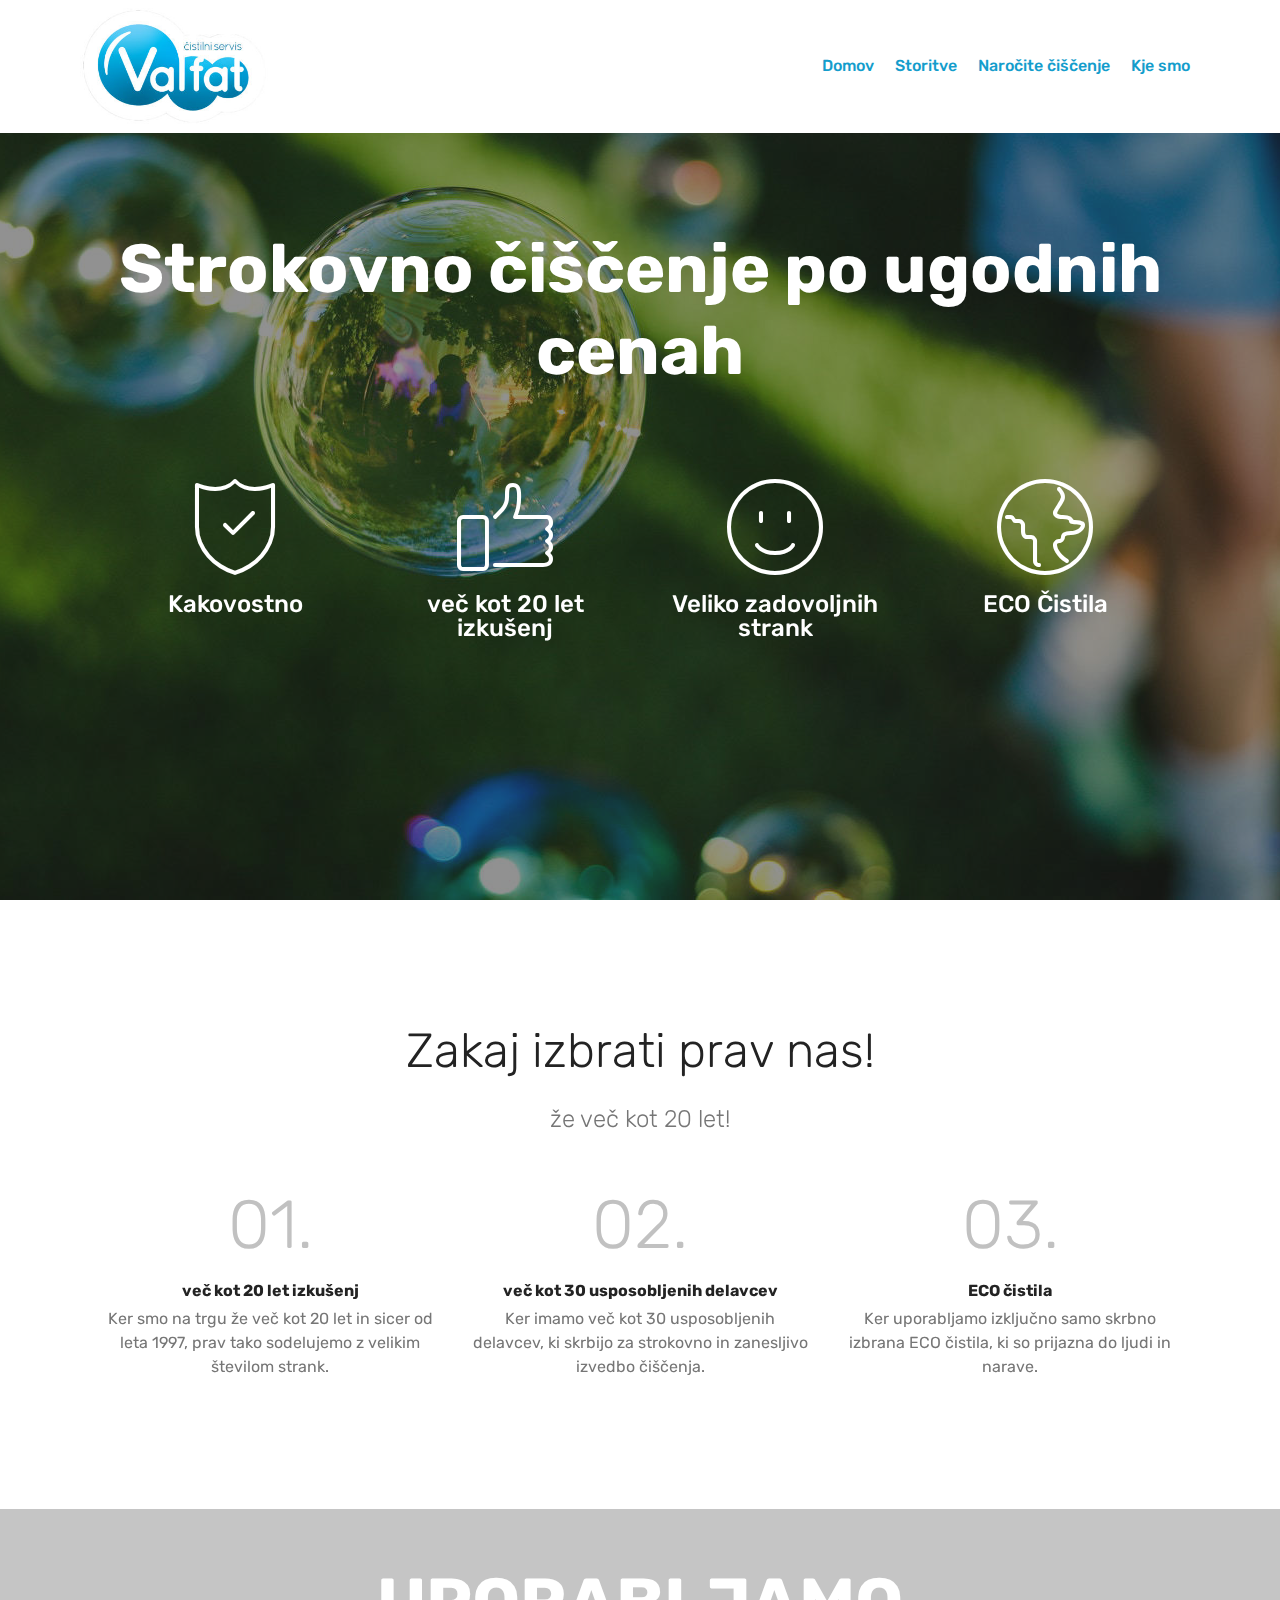
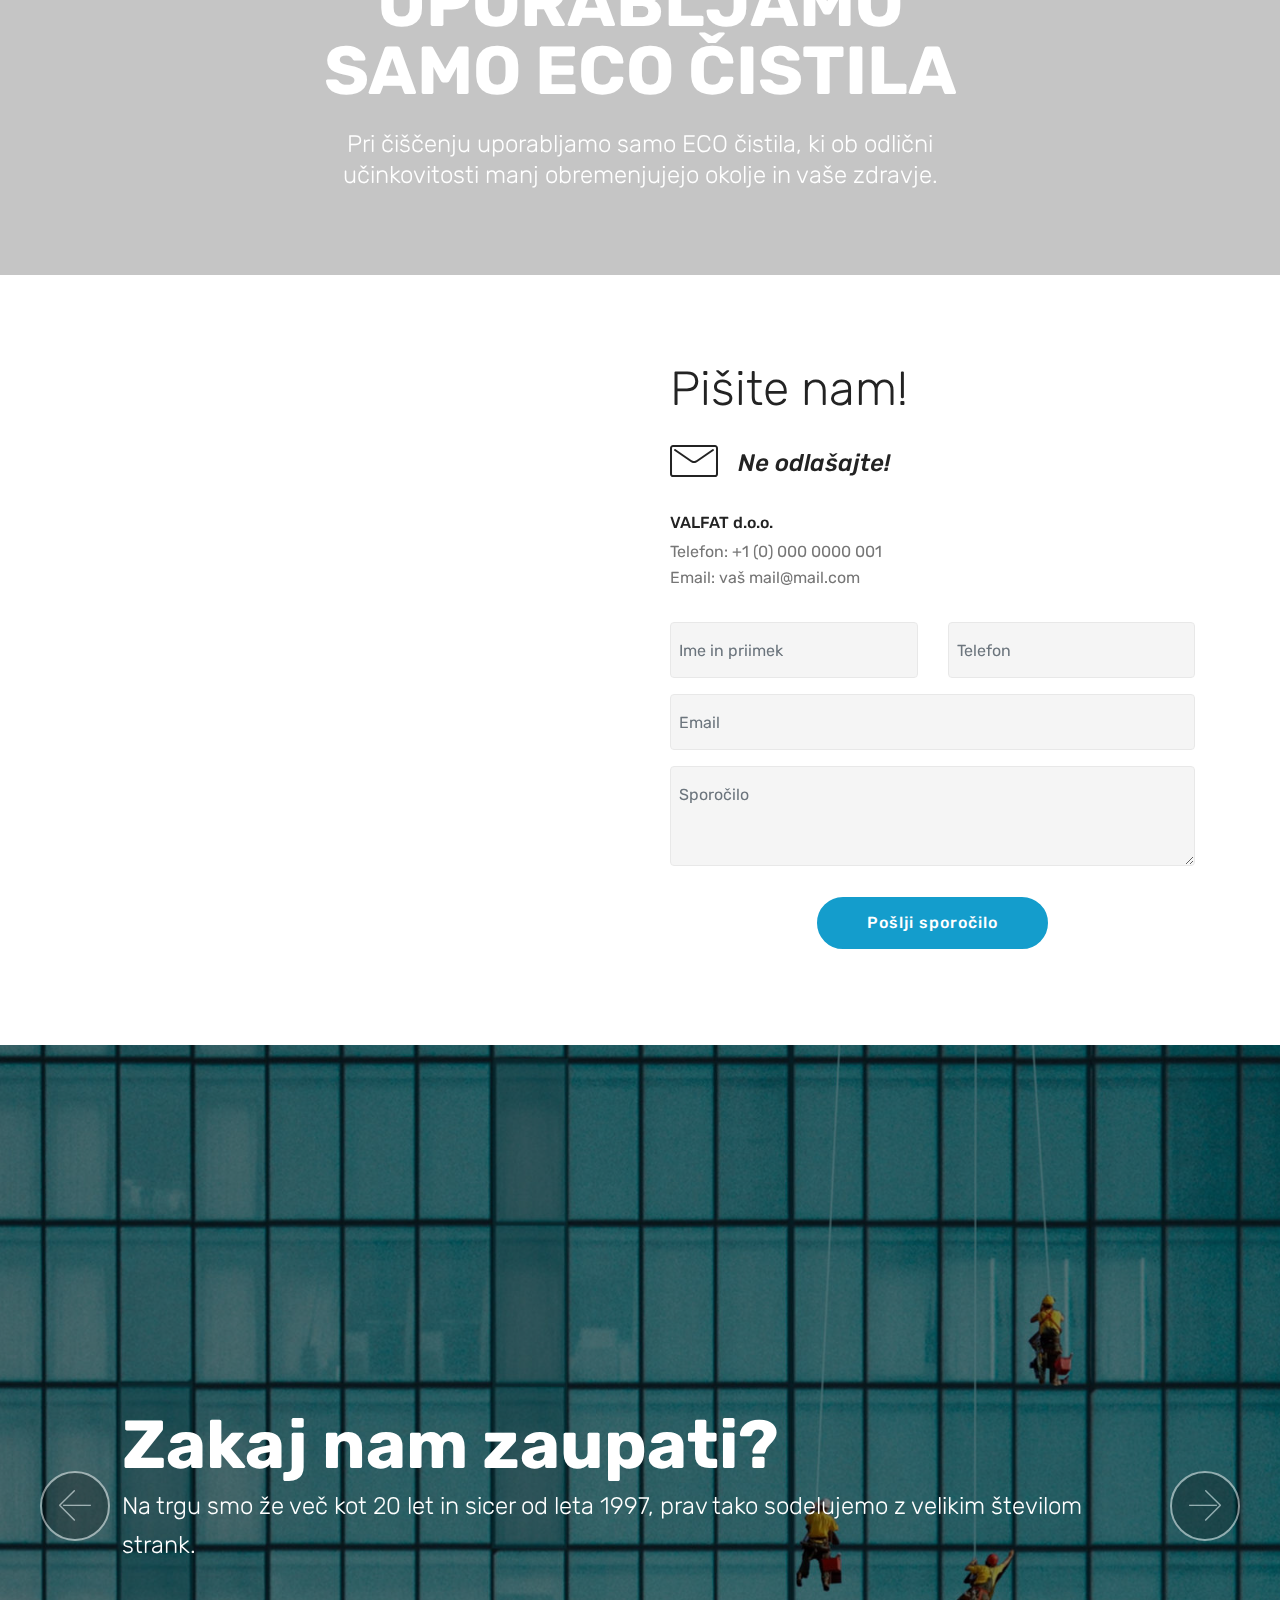
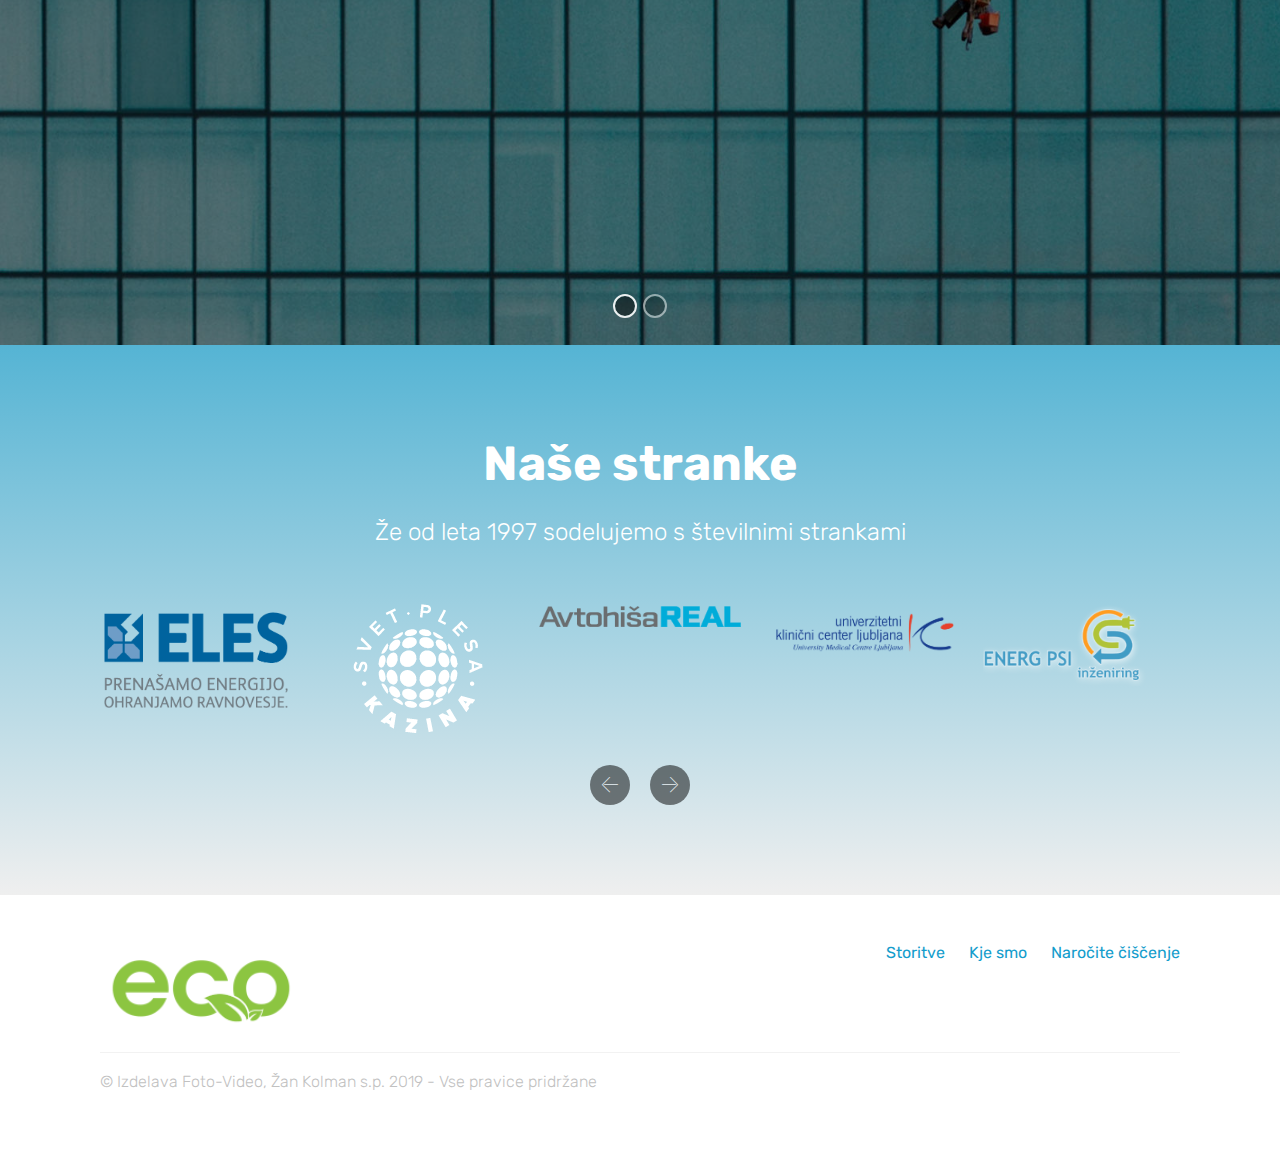
==== commit a85afd5a: "create github pages" ====
--- a/index.html
+++ b/index.html
@@ -64,7 +64,7 @@
     </nav>
 </section>
 
-<section class="engine"><a href="https://mobirise.info">Mobirise</a></section><section class="header12 cid-rlFfCzzqAz mbr-fullscreen mbr-parallax-background" id="header12-1">
+<section class="engine"><a href="https://mobirise.info/h">how to create a web page</a></section><section class="header12 cid-rlFfCzzqAz mbr-fullscreen mbr-parallax-background" id="header12-1">
 
     
 
@@ -123,11 +123,7 @@
             </div>
     </div>
 
-    <div class="mbr-arrow hidden-sm-down" aria-hidden="true">
-        <a href="#next">
-            <i class="mbri-down mbr-iconfont"></i>
-        </a>
-    </div>
+    
 </section>
 
 <section class="counters6 counters cid-rpMbb12lSW" id="counters6-1c">
@@ -199,6 +195,17 @@
                 
                 
             </div>
+        </div>
+    </div>
+</section>
+
+<section class="mbr-section article content1 cid-rr3e2jMvYh" id="content1-1i">
+    
+     
+
+    <div class="container">
+        <div class="media-container-row">
+            <div class="mbr-text col-12 mbr-fonts-style display-7 col-md-8"></div>
         </div>
     </div>
 </section>
@@ -234,7 +241,7 @@
                 </div>
                 <div data-form-type="formoid">
                     <!---Formbuilder Form--->
-                    <form action="https://mobirise.com/" method="POST" class="mbr-form form-with-styler" data-form-title="Mobirise Form"><input type="hidden" name="email" data-form-email="true" value="C9cWQxm54mLrPqSj4OLDQpqDlR9HfmmWAHZ2vCsB2KgHfstnOov9PLd6CnsLpEHrL/eoVwGiLvKUaAAf0PLt1tNbRqUpq3fT8I5KXF0/7icJr3LlEWmi5WgprKSgz6od">
+                    <form action="https://mobirise.com/" method="POST" class="mbr-form form-with-styler" data-form-title="Mobirise Form"><input type="hidden" name="email" data-form-email="true" value="QT3lsDyAylnCbe2PBLkmRN60GPROU4EtXt5+wUy0Y7SGBQKE87HVL3uojtOudvLqvK+6hiWqFmUYlwt5ODCUunFUx5nr0jZg/6F3boXigt1q8j2nZNNH+umnXYxE5t8e">
                         <div class="row">
                             <div hidden="hidden" data-form-alert="" class="alert alert-success col-12">Hvala!</div>
                             <div hidden="hidden" data-form-alert-danger="" class="alert alert-danger col-12">
@@ -258,6 +265,25 @@
                     </form><!---Formbuilder Form--->
                 </div>
             </div>
+        </div>
+    </div>
+</section>
+
+<section class="carousel slide cid-rr3d2xkZuK" data-interval="false" id="slider1-1h">
+
+    
+
+    <div class="full-screen"><div class="mbr-slider slide carousel" data-pause="true" data-keyboard="false" data-ride="false" data-interval="false"><ol class="carousel-indicators"><li data-app-prevent-settings="" data-target="#slider1-1h" class=" active" data-slide-to="0"></li><li data-app-prevent-settings="" data-target="#slider1-1h" data-slide-to="1"></li></ol><div class="carousel-inner" role="listbox"><div class="carousel-item slider-fullscreen-image active" data-bg-video-slide="false" style="background-image: url(assets/images/photo-1524803504179-6d7ae4d283f7-2000x2500.jpg);"><div class="container container-slide"><div class="image_wrapper"><div class="mbr-overlay"></div><img src="assets/images/photo-1524803504179-6d7ae4d283f7-2000x2500.jpg"><div class="carousel-caption justify-content-center"><div class="col-10 align-left"><h2 class="mbr-fonts-style display-1"><strong>Zakaj nam zaupati?</strong></h2><p class="lead mbr-text mbr-fonts-style display-5">Na trgu smo že več kot 20 let in sicer od leta 1997, prav tako sodelujemo z velikim številom strank.</p></div></div></div></div></div><div class="carousel-item slider-fullscreen-image" data-bg-video-slide="false" style="background-image: url(assets/images/photo-1433087870301-b85d84efc18a-1350x900.jpg);"><div class="container container-slide"><div class="image_wrapper"><div class="mbr-overlay"></div><img src="assets/images/photo-1433087870301-b85d84efc18a-1350x900.jpg"><div class="carousel-caption justify-content-center"><div class="col-10 align-center"><h2 class="mbr-fonts-style display-1"><strong>Strokovno čiščenje po ugodnih cenah</strong></h2><p class="lead mbr-text mbr-fonts-style display-5">Uporabljamo izključno samo skrbno izbrana ECO čistila, ki so prijazna do ljudi in narave.</p></div></div></div></div></div></div><a data-app-prevent-settings="" class="carousel-control carousel-control-prev" role="button" data-slide="prev" href="#slider1-1h"><span aria-hidden="true" class="mbri-left mbr-iconfont"></span><span class="sr-only">Previous</span></a><a data-app-prevent-settings="" class="carousel-control carousel-control-next" role="button" data-slide="next" href="#slider1-1h"><span aria-hidden="true" class="mbri-right mbr-iconfont"></span><span class="sr-only">Next</span></a></div></div>
+
+</section>
+
+<section class="mbr-section article content1 cid-rr3ekgTEk3" id="content1-1j">
+    
+     
+
+    <div class="container">
+        <div class="media-container-row">
+            <div class="mbr-text col-12 mbr-fonts-style display-7 col-md-8"></div>
         </div>
     </div>
 </section>
@@ -351,7 +377,7 @@
             <div class="col-md-3">
                 <div class="media-wrap">
                     <a href="index.html">
-                       <img src="assets/images/logo-valfat6.4-3-170x106.jpg" alt="Mobirise" title="">
+                       <img src="assets/images/c4b757e51e80c78d1f3e4d1d255c0666-192x91.png" alt="Mobirise" title="">
                     </a>
                 </div>
             </div>
@@ -368,7 +394,7 @@
             </div>
             <div class="media-container-row mbr-white">
                 <div class="col-md-6 copyright">
-                    <p class="mbr-text mbr-fonts-style display-7">
+                    <p class="mbr-text mbr-fonts-style display-4">
                         © Izdelava Foto-Video, Žan Kolman s.p. 2019 - Vse pravice pridržane</p>
                 </div>
                 <div class="col-md-6">
@@ -385,14 +411,16 @@
   <script src="assets/tether/tether.min.js"></script>
   <script src="assets/bootstrap/js/bootstrap.min.js"></script>
   <script src="assets/smoothscroll/smooth-scroll.js"></script>
+  <script src="assets/vimeoplayer/jquery.mb.vimeo_player.js"></script>
+  <script src="assets/parallax/jarallax.min.js"></script>
   <script src="assets/dropdown/js/script.min.js"></script>
   <script src="assets/touchswipe/jquery.touch-swipe.min.js"></script>
-  <script src="assets/vimeoplayer/jquery.mb.vimeo_player.js"></script>
-  <script src="assets/parallax/jarallax.min.js"></script>
   <script src="assets/viewportchecker/jquery.viewportchecker.js"></script>
+  <script src="assets/ytplayer/jquery.mb.ytplayer.min.js"></script>
   <script src="assets/bootstrapcarouselswipe/bootstrap-carousel-swipe.js"></script>
   <script src="assets/mbr-clients-slider/mbr-clients-slider.js"></script>
   <script src="assets/theme/js/script.js"></script>
+  <script src="assets/slidervideo/script.js"></script>
   <script src="assets/formoid/formoid.min.js"></script>
   
   
--- a/assets/mobirise/css/mbr-additional.css
+++ b/assets/mobirise/css/mbr-additional.css
@@ -1393,6 +1393,32 @@
 .jq-selectbox:hover .jq-selectbox__trigger-arrow {
   border-top-color: #149dcc;
 }
+.cid-rlFfCzzqAz {
+  background-image: url("../../../assets/images/photo-1433087870301-b85d84efc18a-1350x900.jpg");
+}
+.cid-rlFfCzzqAz .icons-media-container {
+  display: flex;
+  -webkit-justify-content: center;
+  justify-content: center;
+  -webkit-flex-direction: row;
+  flex-direction: row;
+  -webkit-flex-wrap: wrap;
+  flex-wrap: wrap;
+  padding-top: 4rem;
+}
+.cid-rlFfCzzqAz .icons-media-container .mbr-iconfont {
+  font-size: 96px;
+  color: #ffffff;
+}
+.cid-rlFfCzzqAz .icons-media-container .icon-block {
+  padding-bottom: 1rem;
+}
+.cid-rlFfCzzqAz .mbr-text {
+  color: #ffffff;
+}
+.cid-rlFfCzzqAz .card {
+  padding-bottom: 1.5rem;
+}
 .cid-rlFdX739PG .navbar {
   padding: .5rem 0;
   background: #ffffff;
@@ -1800,32 +1826,6 @@
 .cid-rlFdX739PG .dropdown-item:hover {
   color: #c1c1c1 !important;
 }
-.cid-rlFfCzzqAz {
-  background-image: url("../../../assets/images/photo-1433087870301-b85d84efc18a-1350x900.jpg");
-}
-.cid-rlFfCzzqAz .icons-media-container {
-  display: flex;
-  -webkit-justify-content: center;
-  justify-content: center;
-  -webkit-flex-direction: row;
-  flex-direction: row;
-  -webkit-flex-wrap: wrap;
-  flex-wrap: wrap;
-  padding-top: 4rem;
-}
-.cid-rlFfCzzqAz .icons-media-container .mbr-iconfont {
-  font-size: 96px;
-  color: #ffffff;
-}
-.cid-rlFfCzzqAz .icons-media-container .icon-block {
-  padding-bottom: 1rem;
-}
-.cid-rlFfCzzqAz .mbr-text {
-  color: #ffffff;
-}
-.cid-rlFfCzzqAz .card {
-  padding-bottom: 1.5rem;
-}
 .cid-rpMbb12lSW {
   padding-top: 90px;
   padding-bottom: 90px;
@@ -1865,6 +1865,15 @@
   padding-top: 60px;
   padding-bottom: 60px;
   background-image: url("../../../assets/images/photo-1546526474-8bfb84574027-1353x899.jpg");
+}
+.cid-rr3e2jMvYh {
+  padding-top: 0px;
+  padding-bottom: 0px;
+  background-color: #ffffff;
+}
+.cid-rr3e2jMvYh .mbr-text,
+.cid-rr3e2jMvYh blockquote {
+  color: #767676;
 }
 .cid-rlFihDUVcO {
   padding-top: 90px;
@@ -1938,6 +1947,253 @@
     padding-left: 30px;
   }
 }
+.cid-rr3d2xkZuK .modal-body .close {
+  background: #1b1b1b;
+}
+.cid-rr3d2xkZuK .modal-body .close span {
+  font-style: normal;
+}
+.cid-rr3d2xkZuK .carousel-inner > .active,
+.cid-rr3d2xkZuK .carousel-inner > .next,
+.cid-rr3d2xkZuK .carousel-inner > .prev {
+  display: table;
+}
+.cid-rr3d2xkZuK .carousel-control .icon-next,
+.cid-rr3d2xkZuK .carousel-control .icon-prev {
+  margin-top: -18px;
+  font-size: 40px;
+  line-height: 27px;
+}
+.cid-rr3d2xkZuK .carousel-control:hover {
+  background: #1b1b1b;
+  color: #fff;
+  opacity: 1;
+}
+@media (max-width: 767px) {
+  .cid-rr3d2xkZuK .container .carousel-control {
+    margin-bottom: 0;
+  }
+}
+.cid-rr3d2xkZuK .boxed-slider {
+  position: relative;
+  padding: 93px 0;
+}
+.cid-rr3d2xkZuK .boxed-slider > div {
+  position: relative;
+}
+.cid-rr3d2xkZuK .container img {
+  width: 100%;
+}
+.cid-rr3d2xkZuK .container img + .row {
+  position: absolute;
+  top: 50%;
+  left: 0;
+  right: 0;
+  -webkit-transform: translateY(-50%);
+  -moz-transform: translateY(-50%);
+  transform: translateY(-50%);
+  z-index: 2;
+}
+.cid-rr3d2xkZuK .mbr-section {
+  padding: 0;
+  background-attachment: scroll;
+}
+.cid-rr3d2xkZuK .mbr-table-cell {
+  padding: 0;
+}
+.cid-rr3d2xkZuK .container .carousel-indicators {
+  margin-bottom: 3px;
+}
+.cid-rr3d2xkZuK .carousel-caption {
+  top: 50%;
+  right: 0;
+  bottom: auto;
+  left: 0;
+  display: -webkit-flex;
+  align-items: center;
+  -webkit-transform: translateY(-50%);
+  transform: translateY(-50%);
+  -webkit-align-items: center;
+}
+.cid-rr3d2xkZuK .mbr-overlay {
+  z-index: 1;
+}
+.cid-rr3d2xkZuK .container-slide.container {
+  min-width: 100%;
+  min-height: 100vh;
+  padding: 0;
+}
+.cid-rr3d2xkZuK .carousel-item {
+  background-position: 50% 50%;
+  background-repeat: no-repeat;
+  background-size: cover;
+  -o-transition: -o-transform 0.6s ease-in-out;
+  -webkit-transition: -webkit-transform 0.6s ease-in-out;
+  transition: transform 0.6s ease-in-out, -webkit-transform 0.6s ease-in-out, -o-transform 0.6s ease-in-out;
+  -webkit-backface-visibility: hidden;
+  backface-visibility: hidden;
+  -webkit-perspective: 1000px;
+  perspective: 1000px;
+}
+@media (max-width: 576px) {
+  .cid-rr3d2xkZuK .carousel-item .container {
+    width: 100%;
+  }
+}
+.cid-rr3d2xkZuK .carousel-item-next.carousel-item-left,
+.cid-rr3d2xkZuK .carousel-item-prev.carousel-item-right {
+  -webkit-transform: translate3d(0, 0, 0);
+  transform: translate3d(0, 0, 0);
+}
+.cid-rr3d2xkZuK .active.carousel-item-right,
+.cid-rr3d2xkZuK .carousel-item-next {
+  -webkit-transform: translate3d(100%, 0, 0);
+  transform: translate3d(100%, 0, 0);
+}
+.cid-rr3d2xkZuK .active.carousel-item-left,
+.cid-rr3d2xkZuK .carousel-item-prev {
+  -webkit-transform: translate3d(-100%, 0, 0);
+  transform: translate3d(-100%, 0, 0);
+}
+.cid-rr3d2xkZuK .mbr-slider .carousel-control {
+  top: 50%;
+  width: 70px;
+  height: 70px;
+  margin-top: -1.5rem;
+  font-size: 35px;
+  background-color: rgba(0, 0, 0, 0.5);
+  border: 2px solid #fff;
+  border-radius: 50%;
+  transition: all .3s;
+}
+.cid-rr3d2xkZuK .mbr-slider .carousel-control.carousel-control-prev {
+  left: 0;
+  margin-left: 2.5rem;
+}
+.cid-rr3d2xkZuK .mbr-slider .carousel-control.carousel-control-next {
+  right: 0;
+  margin-right: 2.5rem;
+}
+.cid-rr3d2xkZuK .mbr-slider .carousel-control .mbr-iconfont {
+  font-size: 2rem;
+}
+@media (max-width: 767px) {
+  .cid-rr3d2xkZuK .mbr-slider .carousel-control {
+    top: auto;
+    bottom: 1rem;
+  }
+}
+.cid-rr3d2xkZuK .mbr-slider .carousel-indicators {
+  position: absolute;
+  bottom: 0;
+  margin-bottom: 1.5rem !important;
+}
+.cid-rr3d2xkZuK .mbr-slider .carousel-indicators li {
+  max-width: 20px;
+  width: 20px;
+  height: 20px;
+  max-height: 20px;
+  margin: 3px;
+  background-color: rgba(0, 0, 0, 0.5);
+  border: 2px solid #fff;
+  border-radius: 50%;
+  opacity: .5;
+  transition: all .3s;
+}
+.cid-rr3d2xkZuK .mbr-slider .carousel-indicators li.active,
+.cid-rr3d2xkZuK .mbr-slider .carousel-indicators li:hover {
+  opacity: .9;
+}
+.cid-rr3d2xkZuK .mbr-slider .carousel-indicators li::after,
+.cid-rr3d2xkZuK .mbr-slider .carousel-indicators li::before {
+  content: none;
+}
+.cid-rr3d2xkZuK .mbr-slider .carousel-indicators.ie-fix {
+  left: 50%;
+  display: block;
+  width: 60%;
+  margin-left: -30%;
+  text-align: center;
+}
+@media (max-width: 576px) {
+  .cid-rr3d2xkZuK .mbr-slider .carousel-indicators {
+    display: none !important;
+  }
+}
+.cid-rr3d2xkZuK .mbr-slider > .container img {
+  width: 100%;
+}
+.cid-rr3d2xkZuK .mbr-slider > .container img + .row {
+  position: absolute;
+  top: 50%;
+  right: 0;
+  left: 0;
+  z-index: 2;
+  -moz-transform: translateY(-50%);
+  -webkit-transform: translateY(-50%);
+  transform: translateY(-50%);
+}
+.cid-rr3d2xkZuK .mbr-slider > .container .carousel-indicators {
+  margin-bottom: 3px;
+}
+@media (max-width: 576px) {
+  .cid-rr3d2xkZuK .mbr-slider > .container .carousel-control {
+    margin-bottom: 0;
+  }
+}
+.cid-rr3d2xkZuK .mbr-slider .mbr-section {
+  padding: 0;
+  background-attachment: scroll;
+}
+.cid-rr3d2xkZuK .mbr-slider .mbr-table-cell {
+  padding: 0;
+}
+.cid-rr3d2xkZuK .carousel-item .container.container-slide {
+  position: initial;
+  width: auto;
+  min-height: 0;
+}
+.cid-rr3d2xkZuK .full-screen .slider-fullscreen-image {
+  min-height: 100vh;
+  background-repeat: no-repeat;
+  background-position: 50% 50%;
+  background-size: cover;
+}
+.cid-rr3d2xkZuK .full-screen .slider-fullscreen-image.active {
+  display: -o-flex;
+}
+.cid-rr3d2xkZuK .full-screen .container {
+  width: auto;
+  padding-right: 0;
+  padding-left: 0;
+}
+.cid-rr3d2xkZuK .full-screen .carousel-item .container.container-slide {
+  width: 100%;
+  min-height: 100vh;
+  padding: 0;
+}
+.cid-rr3d2xkZuK .full-screen .carousel-item .container.container-slide img {
+  display: none;
+}
+.cid-rr3d2xkZuK .mbr-background-video-preview {
+  position: absolute;
+  top: 0;
+  right: 0;
+  bottom: 0;
+  left: 0;
+}
+.cid-rr3d2xkZuK .mbr-overlay ~ .container-slide {
+  z-index: auto;
+}
+.cid-rr3ekgTEk3 {
+  padding-top: 0px;
+  padding-bottom: 0px;
+  background-color: #ffffff;
+}
+.cid-rr3ekgTEk3 .mbr-text,
+.cid-rr3ekgTEk3 blockquote {
+  color: #767676;
+}
 .cid-rlFidaMzOG {
   padding-top: 90px;
   padding-bottom: 90px;
@@ -2209,6 +2465,9 @@
     -webkit-justify-content: center;
     justify-content: center;
   }
+}
+.cid-rlFifbeQhQ .copyright > p {
+  color: #c1c1c1;
 }
 .cid-rpI34WL1oS {
   padding-top: 60px;
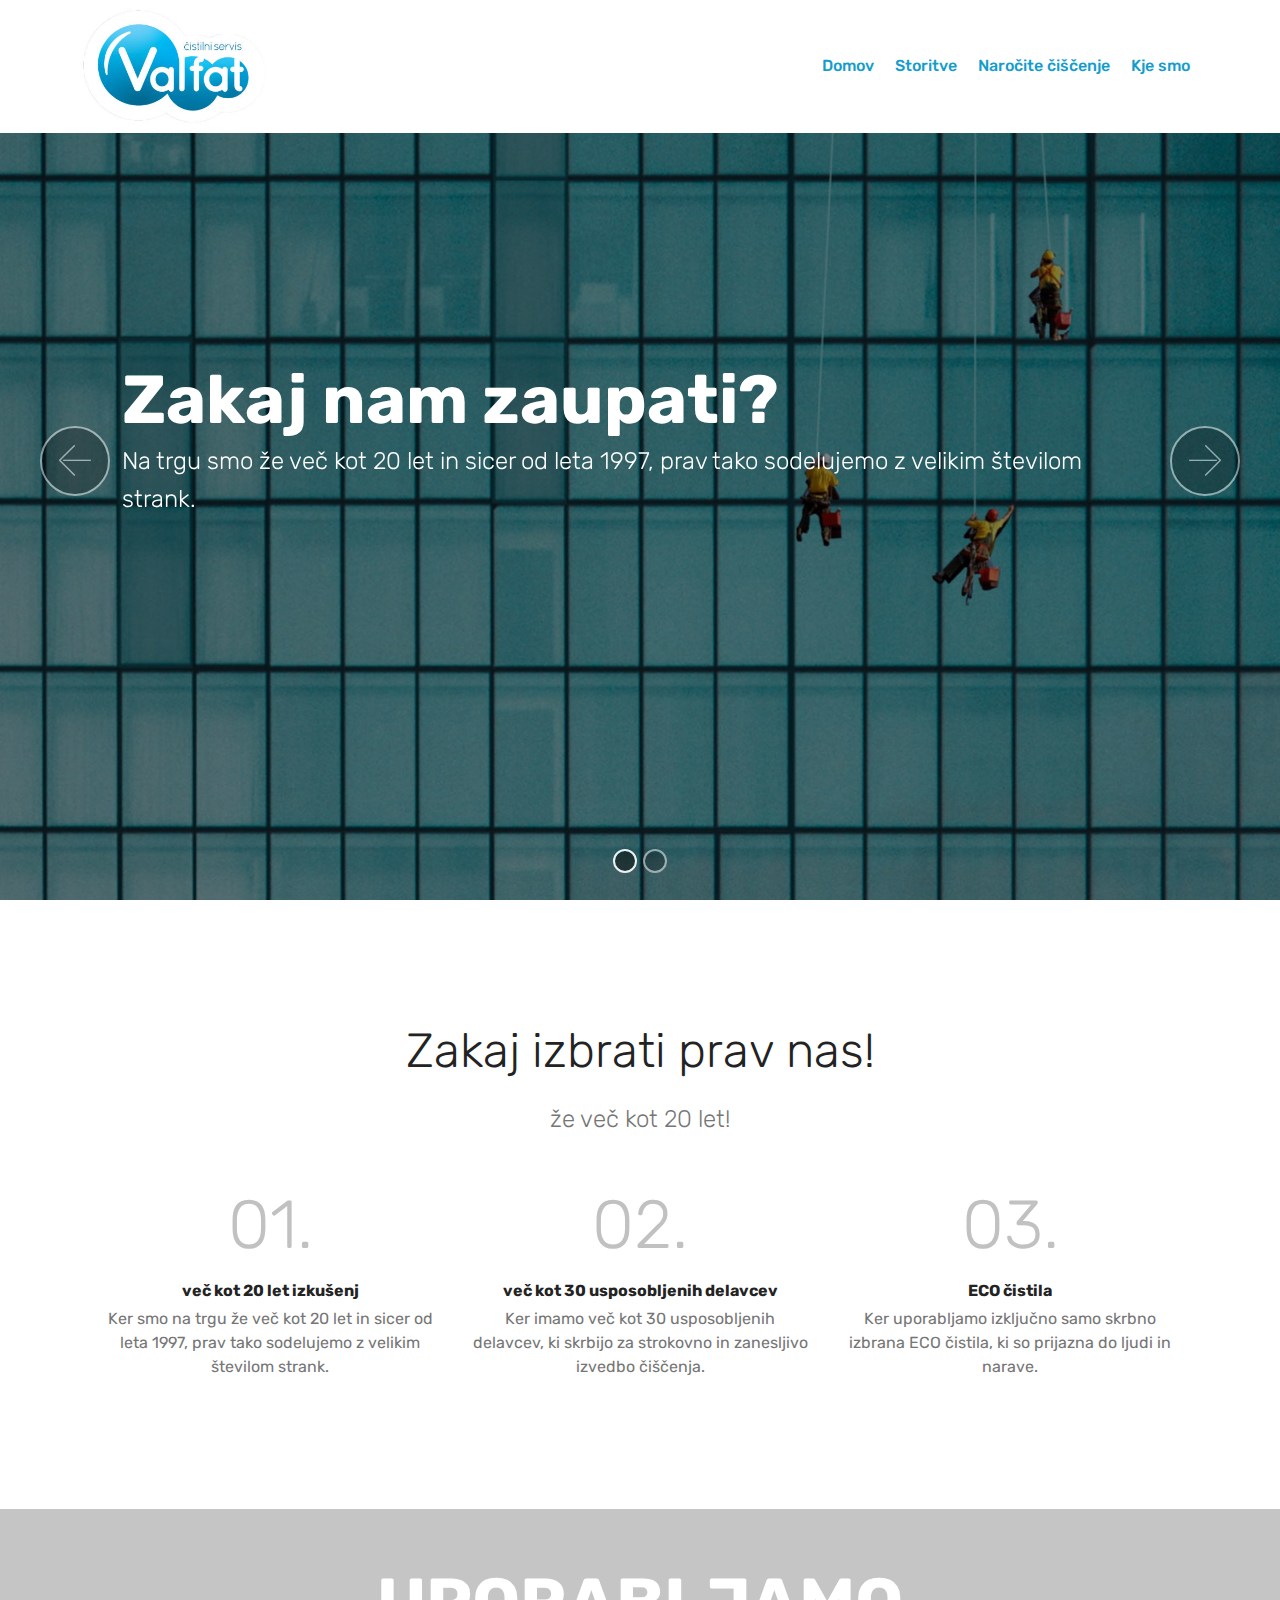
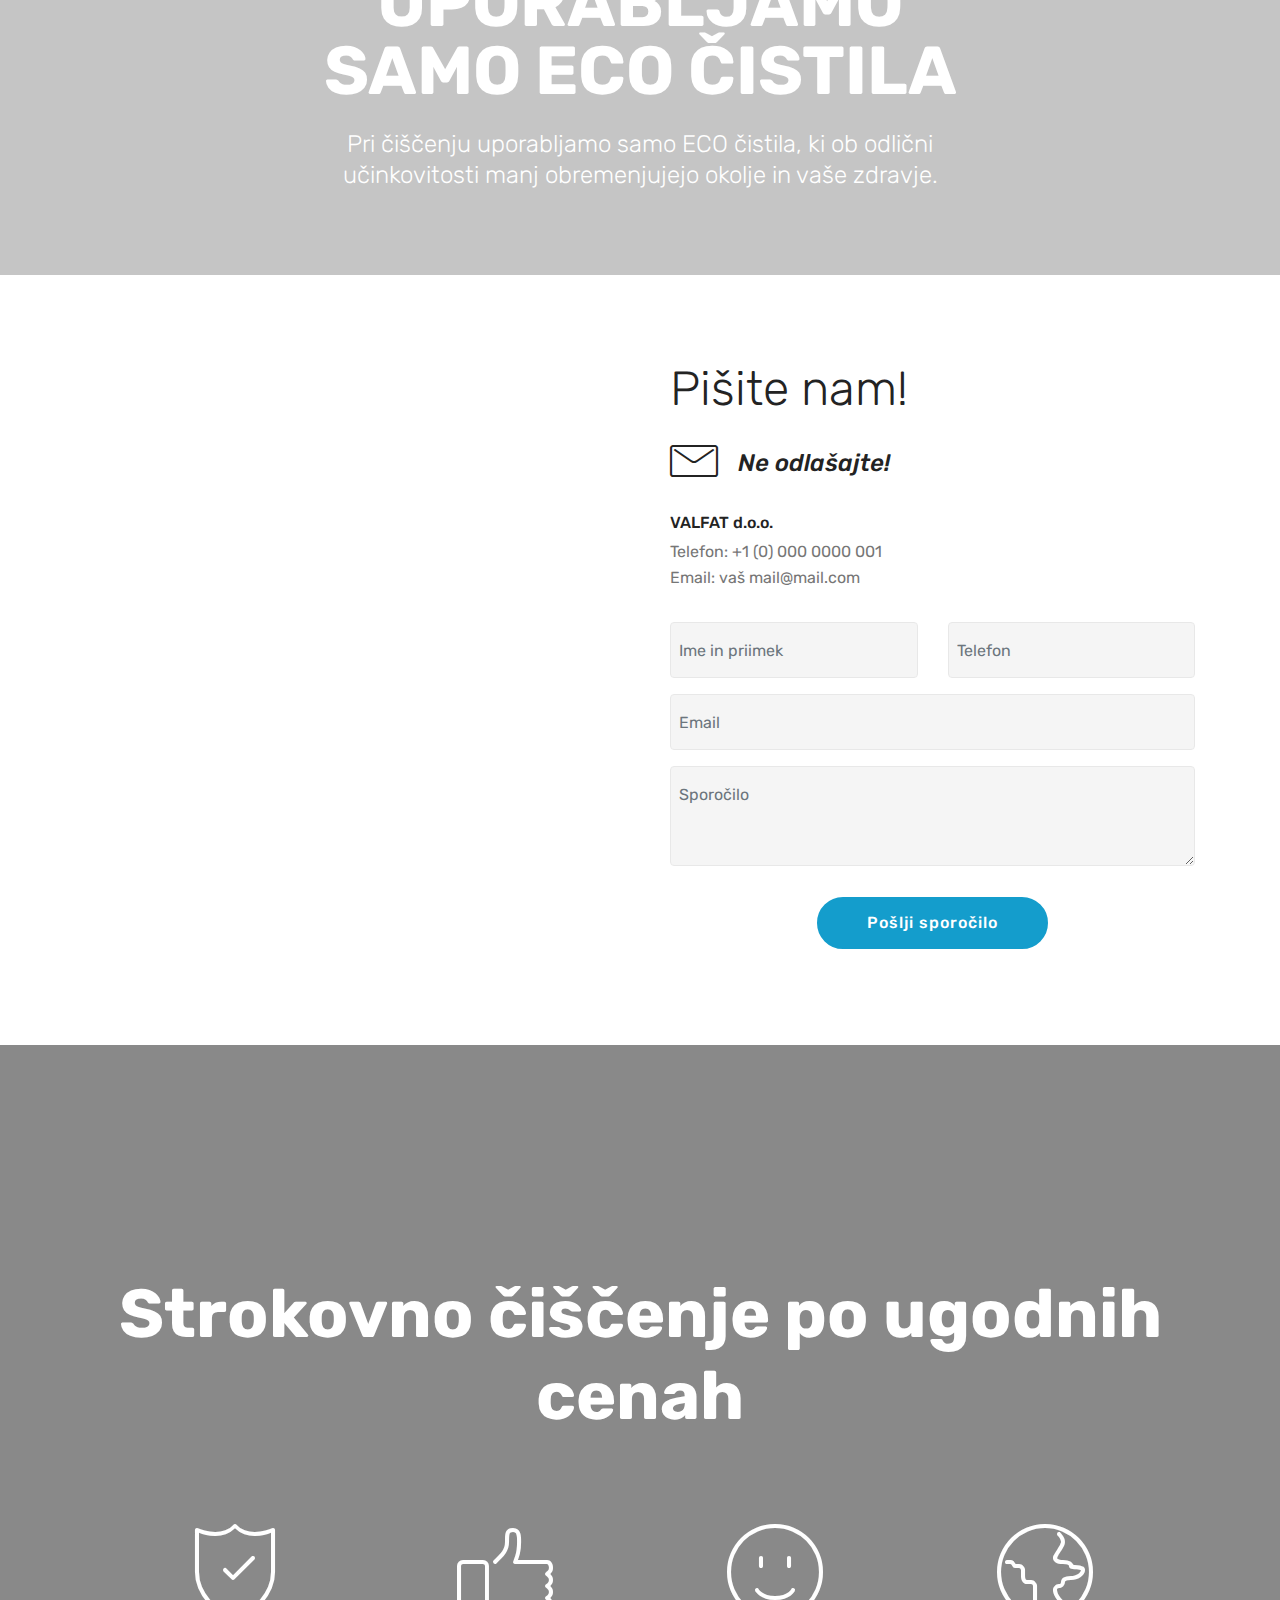
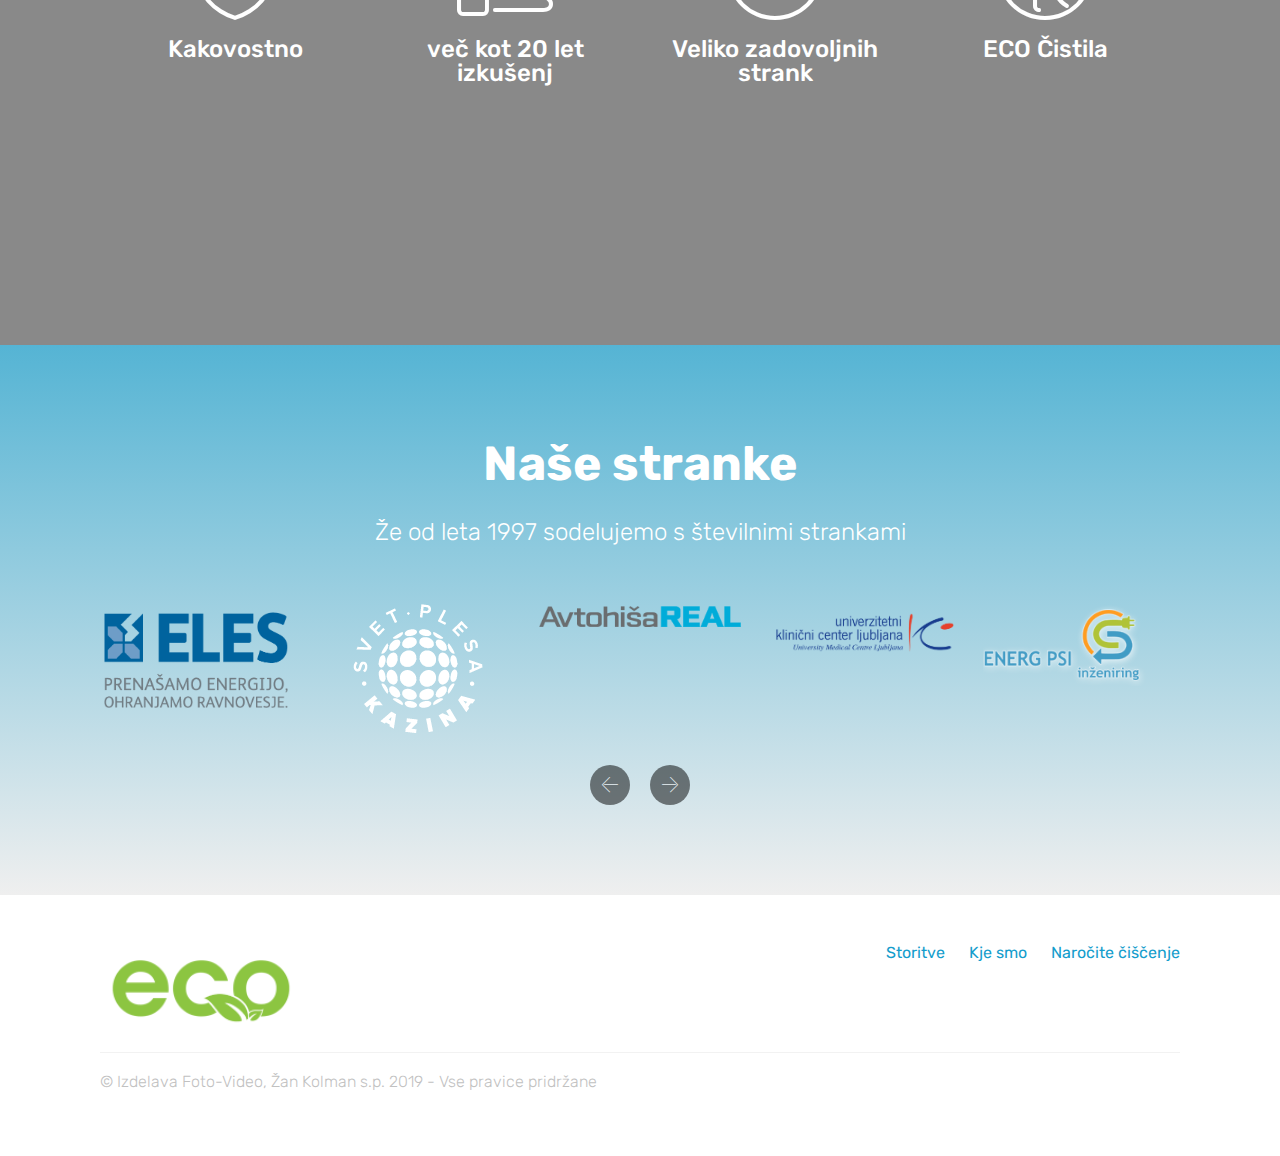
==== commit f248d8c9: "create github pages" ====
--- a/index.html
+++ b/index.html
@@ -15,8 +15,8 @@
   <link rel="stylesheet" href="assets/bootstrap/css/bootstrap.min.css">
   <link rel="stylesheet" href="assets/bootstrap/css/bootstrap-grid.min.css">
   <link rel="stylesheet" href="assets/bootstrap/css/bootstrap-reboot.min.css">
+  <link rel="stylesheet" href="assets/socicon/css/styles.css">
   <link rel="stylesheet" href="assets/dropdown/css/style.css">
-  <link rel="stylesheet" href="assets/socicon/css/styles.css">
   <link rel="stylesheet" href="assets/theme/css/style.css">
   <link rel="stylesheet" href="assets/mobirise/css/mbr-additional.css" type="text/css">
   
@@ -64,66 +64,12 @@
     </nav>
 </section>
 
-<section class="engine"><a href="https://mobirise.info/h">how to create a web page</a></section><section class="header12 cid-rlFfCzzqAz mbr-fullscreen mbr-parallax-background" id="header12-1">
-
-    
-
-    <div class="mbr-overlay" style="opacity: 0.5; background-color: rgb(35, 35, 35);">
-    </div>
-
-    <div class="container  ">
-            <div class="media-container">
-                <div class="col-md-12 align-center">
-                    <h1 class="mbr-section-title pb-3 mbr-white mbr-bold mbr-fonts-style display-1">
-                        Strokovno čiščenje po ugodnih cenah</h1>
-                    
-                    
-
-                    <div class="icons-media-container mbr-white">
-                        <div class="card col-12 col-md-6 col-lg-3">
-                            <div class="icon-block">
-                            <a href="https://mobirise.co/">
-                                <span class="mbr-iconfont mbri-protect"></span>
-                            </a>
-                            </div>
-                            <h5 class="mbr-fonts-style display-5">
-                                Kakovostno</h5>
-                        </div>
-
-                        <div class="card col-12 col-md-6 col-lg-3">
-                            <div class="icon-block">
-                                <a href="https://mobirise.co/">
-                                    <span class="mbr-iconfont mbri-like"></span>
-                                </a>
-                            </div>
-                            <h5 class="mbr-fonts-style display-5">več kot 20 let izkušenj</h5>
-                        </div>
-
-                        <div class="card col-12 col-md-6 col-lg-3">
-                            <div class="icon-block">
-                                <a href="https://mobirise.co/">
-                                    <span class="mbr-iconfont mbri-smile-face"></span>
-                                </a>
-                            </div>
-                            <h5 class="mbr-fonts-style display-5">
-                                Veliko zadovoljnih strank</h5>
-                        </div>
-
-                        <div class="card col-12 col-md-6 col-lg-3">
-                            <div class="icon-block">
-                                <a href="https://mobirise.co/">
-                                    <span class="mbr-iconfont mbri-globe"></span>
-                                </a>
-                            </div>
-                            <h5 class="mbr-fonts-style display-5">
-                                ECO Čistila</h5>
-                        </div>
-                    </div>
-                </div>
-            </div>
-    </div>
-
-    
+<section class="engine"><a href="https://mobirise.info/m">website design templates</a></section><section class="carousel slide cid-rr3d2xkZuK" data-interval="false" id="slider1-1h">
+
+    
+
+    <div class="full-screen"><div class="mbr-slider slide carousel" data-pause="true" data-keyboard="false" data-ride="false" data-interval="false"><ol class="carousel-indicators"><li data-app-prevent-settings="" data-target="#slider1-1h" class=" active" data-slide-to="0"></li><li data-app-prevent-settings="" data-target="#slider1-1h" data-slide-to="1"></li></ol><div class="carousel-inner" role="listbox"><div class="carousel-item slider-fullscreen-image active" data-bg-video-slide="false" style="background-image: url(assets/images/photo-1524803504179-6d7ae4d283f7-2000x2500.jpg);"><div class="container container-slide"><div class="image_wrapper"><div class="mbr-overlay"></div><img src="assets/images/photo-1524803504179-6d7ae4d283f7-2000x2500.jpg"><div class="carousel-caption justify-content-center"><div class="col-10 align-left"><h2 class="mbr-fonts-style display-1"><strong>Zakaj nam zaupati?</strong></h2><p class="lead mbr-text mbr-fonts-style display-5">Na trgu smo že več kot 20 let in sicer od leta 1997, prav tako sodelujemo z velikim številom strank.</p></div></div></div></div></div><div class="carousel-item slider-fullscreen-image" data-bg-video-slide="false" style="background-image: url(assets/images/photo-1433087870301-b85d84efc18a-1350x900.jpg);"><div class="container container-slide"><div class="image_wrapper"><div class="mbr-overlay"></div><img src="assets/images/photo-1433087870301-b85d84efc18a-1350x900.jpg"><div class="carousel-caption justify-content-center"><div class="col-10 align-center"><h2 class="mbr-fonts-style display-1"><strong>Strokovno čiščenje po ugodnih cenah</strong></h2><p class="lead mbr-text mbr-fonts-style display-5">Uporabljamo izključno samo skrbno izbrana ECO čistila, ki so prijazna do ljudi in narave.</p></div></div></div></div></div></div><a data-app-prevent-settings="" class="carousel-control carousel-control-prev" role="button" data-slide="prev" href="#slider1-1h"><span aria-hidden="true" class="mbri-left mbr-iconfont"></span><span class="sr-only">Previous</span></a><a data-app-prevent-settings="" class="carousel-control carousel-control-next" role="button" data-slide="next" href="#slider1-1h"><span aria-hidden="true" class="mbri-right mbr-iconfont"></span><span class="sr-only">Next</span></a></div></div>
+
 </section>
 
 <section class="counters6 counters cid-rpMbb12lSW" id="counters6-1c">
@@ -218,7 +164,7 @@
     <div class="container">
         <div class="row">
             <div class="col-md-6">
-                <div class="google-map"><iframe frameborder="0" style="border:0" src="https://www.google.com/maps/embed/v1/place?key=AIzaSyAEIpgj38KyLFELm2bK9Y7krBkz1K-cMq8&amp;q=place_id:ChIJEUn8jgkuZUcRN_Ji8nhK0FU" allowfullscreen=""></iframe></div>
+                <div class="google-map"><iframe frameborder="0" style="border:0" src="https://www.google.com/maps/embed/v1/place?key=AIzaSyCy9r70T3NYf3PhvVflTo0_zdif2_IoIYs&amp;q=place_id:ChIJEUn8jgkuZUcRN_Ji8nhK0FU" allowfullscreen=""></iframe></div>
             </div>
             <div class="col-md-6">
                 <h2 class="pb-3 align-left mbr-fonts-style display-2">
@@ -241,7 +187,7 @@
                 </div>
                 <div data-form-type="formoid">
                     <!---Formbuilder Form--->
-                    <form action="https://mobirise.com/" method="POST" class="mbr-form form-with-styler" data-form-title="Mobirise Form"><input type="hidden" name="email" data-form-email="true" value="QT3lsDyAylnCbe2PBLkmRN60GPROU4EtXt5+wUy0Y7SGBQKE87HVL3uojtOudvLqvK+6hiWqFmUYlwt5ODCUunFUx5nr0jZg/6F3boXigt1q8j2nZNNH+umnXYxE5t8e">
+                    <form action="https://mobirise.com/" method="POST" class="mbr-form form-with-styler" data-form-title="Mobirise Form"><input type="hidden" name="email" data-form-email="true" value="Di8SliXGuVdngiMc6SiPK/RdylJDDgqxKn7mhXD39i5+U6PEFsCTvtOGHwqgbZxKGgyT4AcjVymDUtoZ9awfE2gXpRiidHD8i6NLGY6zM2TbGPmctAvgUfKIaPlQIiah">
                         <div class="row">
                             <div hidden="hidden" data-form-alert="" class="alert alert-success col-12">Hvala!</div>
                             <div hidden="hidden" data-form-alert-danger="" class="alert alert-danger col-12">
@@ -269,12 +215,66 @@
     </div>
 </section>
 
-<section class="carousel slide cid-rr3d2xkZuK" data-interval="false" id="slider1-1h">
-
-    
-
-    <div class="full-screen"><div class="mbr-slider slide carousel" data-pause="true" data-keyboard="false" data-ride="false" data-interval="false"><ol class="carousel-indicators"><li data-app-prevent-settings="" data-target="#slider1-1h" class=" active" data-slide-to="0"></li><li data-app-prevent-settings="" data-target="#slider1-1h" data-slide-to="1"></li></ol><div class="carousel-inner" role="listbox"><div class="carousel-item slider-fullscreen-image active" data-bg-video-slide="false" style="background-image: url(assets/images/photo-1524803504179-6d7ae4d283f7-2000x2500.jpg);"><div class="container container-slide"><div class="image_wrapper"><div class="mbr-overlay"></div><img src="assets/images/photo-1524803504179-6d7ae4d283f7-2000x2500.jpg"><div class="carousel-caption justify-content-center"><div class="col-10 align-left"><h2 class="mbr-fonts-style display-1"><strong>Zakaj nam zaupati?</strong></h2><p class="lead mbr-text mbr-fonts-style display-5">Na trgu smo že več kot 20 let in sicer od leta 1997, prav tako sodelujemo z velikim številom strank.</p></div></div></div></div></div><div class="carousel-item slider-fullscreen-image" data-bg-video-slide="false" style="background-image: url(assets/images/photo-1433087870301-b85d84efc18a-1350x900.jpg);"><div class="container container-slide"><div class="image_wrapper"><div class="mbr-overlay"></div><img src="assets/images/photo-1433087870301-b85d84efc18a-1350x900.jpg"><div class="carousel-caption justify-content-center"><div class="col-10 align-center"><h2 class="mbr-fonts-style display-1"><strong>Strokovno čiščenje po ugodnih cenah</strong></h2><p class="lead mbr-text mbr-fonts-style display-5">Uporabljamo izključno samo skrbno izbrana ECO čistila, ki so prijazna do ljudi in narave.</p></div></div></div></div></div></div><a data-app-prevent-settings="" class="carousel-control carousel-control-prev" role="button" data-slide="prev" href="#slider1-1h"><span aria-hidden="true" class="mbri-left mbr-iconfont"></span><span class="sr-only">Previous</span></a><a data-app-prevent-settings="" class="carousel-control carousel-control-next" role="button" data-slide="next" href="#slider1-1h"><span aria-hidden="true" class="mbri-right mbr-iconfont"></span><span class="sr-only">Next</span></a></div></div>
-
+<section class="header12 cid-rlFfCzzqAz mbr-fullscreen mbr-parallax-background" id="header12-1">
+
+    
+
+    <div class="mbr-overlay" style="opacity: 0.5; background-color: rgb(35, 35, 35);">
+    </div>
+
+    <div class="container  ">
+            <div class="media-container">
+                <div class="col-md-12 align-center">
+                    <h1 class="mbr-section-title pb-3 mbr-white mbr-bold mbr-fonts-style display-1">
+                        Strokovno čiščenje po ugodnih cenah</h1>
+                    
+                    
+
+                    <div class="icons-media-container mbr-white">
+                        <div class="card col-12 col-md-6 col-lg-3">
+                            <div class="icon-block">
+                            <a href="https://mobirise.co/">
+                                <span class="mbr-iconfont mbri-protect"></span>
+                            </a>
+                            </div>
+                            <h5 class="mbr-fonts-style display-5">
+                                Kakovostno</h5>
+                        </div>
+
+                        <div class="card col-12 col-md-6 col-lg-3">
+                            <div class="icon-block">
+                                <a href="https://mobirise.co/">
+                                    <span class="mbr-iconfont mbri-like"></span>
+                                </a>
+                            </div>
+                            <h5 class="mbr-fonts-style display-5">več kot 20 let izkušenj</h5>
+                        </div>
+
+                        <div class="card col-12 col-md-6 col-lg-3">
+                            <div class="icon-block">
+                                <a href="https://mobirise.co/">
+                                    <span class="mbr-iconfont mbri-smile-face"></span>
+                                </a>
+                            </div>
+                            <h5 class="mbr-fonts-style display-5">
+                                Veliko zadovoljnih strank</h5>
+                        </div>
+
+                        <div class="card col-12 col-md-6 col-lg-3">
+                            <div class="icon-block">
+                                <a href="https://mobirise.co/">
+                                    <span class="mbr-iconfont mbri-globe"></span>
+                                </a>
+                            </div>
+                            <h5 class="mbr-fonts-style display-5">
+                                ECO Čistila</h5>
+                        </div>
+                    </div>
+                </div>
+            </div>
+    </div>
+
+    
 </section>
 
 <section class="mbr-section article content1 cid-rr3ekgTEk3" id="content1-1j">
@@ -411,13 +411,13 @@
   <script src="assets/tether/tether.min.js"></script>
   <script src="assets/bootstrap/js/bootstrap.min.js"></script>
   <script src="assets/smoothscroll/smooth-scroll.js"></script>
+  <script src="assets/ytplayer/jquery.mb.ytplayer.min.js"></script>
   <script src="assets/vimeoplayer/jquery.mb.vimeo_player.js"></script>
-  <script src="assets/parallax/jarallax.min.js"></script>
+  <script src="assets/bootstrapcarouselswipe/bootstrap-carousel-swipe.js"></script>
   <script src="assets/dropdown/js/script.min.js"></script>
   <script src="assets/touchswipe/jquery.touch-swipe.min.js"></script>
   <script src="assets/viewportchecker/jquery.viewportchecker.js"></script>
-  <script src="assets/ytplayer/jquery.mb.ytplayer.min.js"></script>
-  <script src="assets/bootstrapcarouselswipe/bootstrap-carousel-swipe.js"></script>
+  <script src="assets/parallax/jarallax.min.js"></script>
   <script src="assets/mbr-clients-slider/mbr-clients-slider.js"></script>
   <script src="assets/theme/js/script.js"></script>
   <script src="assets/slidervideo/script.js"></script>
--- a/assets/mobirise/css/mbr-additional.css
+++ b/assets/mobirise/css/mbr-additional.css
@@ -1393,31 +1393,243 @@
 .jq-selectbox:hover .jq-selectbox__trigger-arrow {
   border-top-color: #149dcc;
 }
-.cid-rlFfCzzqAz {
-  background-image: url("../../../assets/images/photo-1433087870301-b85d84efc18a-1350x900.jpg");
-}
-.cid-rlFfCzzqAz .icons-media-container {
-  display: flex;
-  -webkit-justify-content: center;
-  justify-content: center;
-  -webkit-flex-direction: row;
-  flex-direction: row;
-  -webkit-flex-wrap: wrap;
-  flex-wrap: wrap;
-  padding-top: 4rem;
-}
-.cid-rlFfCzzqAz .icons-media-container .mbr-iconfont {
-  font-size: 96px;
-  color: #ffffff;
-}
-.cid-rlFfCzzqAz .icons-media-container .icon-block {
-  padding-bottom: 1rem;
-}
-.cid-rlFfCzzqAz .mbr-text {
-  color: #ffffff;
-}
-.cid-rlFfCzzqAz .card {
-  padding-bottom: 1.5rem;
+.cid-rr3d2xkZuK .modal-body .close {
+  background: #1b1b1b;
+}
+.cid-rr3d2xkZuK .modal-body .close span {
+  font-style: normal;
+}
+.cid-rr3d2xkZuK .carousel-inner > .active,
+.cid-rr3d2xkZuK .carousel-inner > .next,
+.cid-rr3d2xkZuK .carousel-inner > .prev {
+  display: table;
+}
+.cid-rr3d2xkZuK .carousel-control .icon-next,
+.cid-rr3d2xkZuK .carousel-control .icon-prev {
+  margin-top: -18px;
+  font-size: 40px;
+  line-height: 27px;
+}
+.cid-rr3d2xkZuK .carousel-control:hover {
+  background: #1b1b1b;
+  color: #fff;
+  opacity: 1;
+}
+@media (max-width: 767px) {
+  .cid-rr3d2xkZuK .container .carousel-control {
+    margin-bottom: 0;
+  }
+}
+.cid-rr3d2xkZuK .boxed-slider {
+  position: relative;
+  padding: 93px 0;
+}
+.cid-rr3d2xkZuK .boxed-slider > div {
+  position: relative;
+}
+.cid-rr3d2xkZuK .container img {
+  width: 100%;
+}
+.cid-rr3d2xkZuK .container img + .row {
+  position: absolute;
+  top: 50%;
+  left: 0;
+  right: 0;
+  -webkit-transform: translateY(-50%);
+  -moz-transform: translateY(-50%);
+  transform: translateY(-50%);
+  z-index: 2;
+}
+.cid-rr3d2xkZuK .mbr-section {
+  padding: 0;
+  background-attachment: scroll;
+}
+.cid-rr3d2xkZuK .mbr-table-cell {
+  padding: 0;
+}
+.cid-rr3d2xkZuK .container .carousel-indicators {
+  margin-bottom: 3px;
+}
+.cid-rr3d2xkZuK .carousel-caption {
+  top: 50%;
+  right: 0;
+  bottom: auto;
+  left: 0;
+  display: -webkit-flex;
+  align-items: center;
+  -webkit-transform: translateY(-50%);
+  transform: translateY(-50%);
+  -webkit-align-items: center;
+}
+.cid-rr3d2xkZuK .mbr-overlay {
+  z-index: 1;
+}
+.cid-rr3d2xkZuK .container-slide.container {
+  min-width: 100%;
+  min-height: 100vh;
+  padding: 0;
+}
+.cid-rr3d2xkZuK .carousel-item {
+  background-position: 50% 50%;
+  background-repeat: no-repeat;
+  background-size: cover;
+  -o-transition: -o-transform 0.6s ease-in-out;
+  -webkit-transition: -webkit-transform 0.6s ease-in-out;
+  transition: transform 0.6s ease-in-out, -webkit-transform 0.6s ease-in-out, -o-transform 0.6s ease-in-out;
+  -webkit-backface-visibility: hidden;
+  backface-visibility: hidden;
+  -webkit-perspective: 1000px;
+  perspective: 1000px;
+}
+@media (max-width: 576px) {
+  .cid-rr3d2xkZuK .carousel-item .container {
+    width: 100%;
+  }
+}
+.cid-rr3d2xkZuK .carousel-item-next.carousel-item-left,
+.cid-rr3d2xkZuK .carousel-item-prev.carousel-item-right {
+  -webkit-transform: translate3d(0, 0, 0);
+  transform: translate3d(0, 0, 0);
+}
+.cid-rr3d2xkZuK .active.carousel-item-right,
+.cid-rr3d2xkZuK .carousel-item-next {
+  -webkit-transform: translate3d(100%, 0, 0);
+  transform: translate3d(100%, 0, 0);
+}
+.cid-rr3d2xkZuK .active.carousel-item-left,
+.cid-rr3d2xkZuK .carousel-item-prev {
+  -webkit-transform: translate3d(-100%, 0, 0);
+  transform: translate3d(-100%, 0, 0);
+}
+.cid-rr3d2xkZuK .mbr-slider .carousel-control {
+  top: 50%;
+  width: 70px;
+  height: 70px;
+  margin-top: -1.5rem;
+  font-size: 35px;
+  background-color: rgba(0, 0, 0, 0.5);
+  border: 2px solid #fff;
+  border-radius: 50%;
+  transition: all .3s;
+}
+.cid-rr3d2xkZuK .mbr-slider .carousel-control.carousel-control-prev {
+  left: 0;
+  margin-left: 2.5rem;
+}
+.cid-rr3d2xkZuK .mbr-slider .carousel-control.carousel-control-next {
+  right: 0;
+  margin-right: 2.5rem;
+}
+.cid-rr3d2xkZuK .mbr-slider .carousel-control .mbr-iconfont {
+  font-size: 2rem;
+}
+@media (max-width: 767px) {
+  .cid-rr3d2xkZuK .mbr-slider .carousel-control {
+    top: auto;
+    bottom: 1rem;
+  }
+}
+.cid-rr3d2xkZuK .mbr-slider .carousel-indicators {
+  position: absolute;
+  bottom: 0;
+  margin-bottom: 1.5rem !important;
+}
+.cid-rr3d2xkZuK .mbr-slider .carousel-indicators li {
+  max-width: 20px;
+  width: 20px;
+  height: 20px;
+  max-height: 20px;
+  margin: 3px;
+  background-color: rgba(0, 0, 0, 0.5);
+  border: 2px solid #fff;
+  border-radius: 50%;
+  opacity: .5;
+  transition: all .3s;
+}
+.cid-rr3d2xkZuK .mbr-slider .carousel-indicators li.active,
+.cid-rr3d2xkZuK .mbr-slider .carousel-indicators li:hover {
+  opacity: .9;
+}
+.cid-rr3d2xkZuK .mbr-slider .carousel-indicators li::after,
+.cid-rr3d2xkZuK .mbr-slider .carousel-indicators li::before {
+  content: none;
+}
+.cid-rr3d2xkZuK .mbr-slider .carousel-indicators.ie-fix {
+  left: 50%;
+  display: block;
+  width: 60%;
+  margin-left: -30%;
+  text-align: center;
+}
+@media (max-width: 576px) {
+  .cid-rr3d2xkZuK .mbr-slider .carousel-indicators {
+    display: none !important;
+  }
+}
+.cid-rr3d2xkZuK .mbr-slider > .container img {
+  width: 100%;
+}
+.cid-rr3d2xkZuK .mbr-slider > .container img + .row {
+  position: absolute;
+  top: 50%;
+  right: 0;
+  left: 0;
+  z-index: 2;
+  -moz-transform: translateY(-50%);
+  -webkit-transform: translateY(-50%);
+  transform: translateY(-50%);
+}
+.cid-rr3d2xkZuK .mbr-slider > .container .carousel-indicators {
+  margin-bottom: 3px;
+}
+@media (max-width: 576px) {
+  .cid-rr3d2xkZuK .mbr-slider > .container .carousel-control {
+    margin-bottom: 0;
+  }
+}
+.cid-rr3d2xkZuK .mbr-slider .mbr-section {
+  padding: 0;
+  background-attachment: scroll;
+}
+.cid-rr3d2xkZuK .mbr-slider .mbr-table-cell {
+  padding: 0;
+}
+.cid-rr3d2xkZuK .carousel-item .container.container-slide {
+  position: initial;
+  width: auto;
+  min-height: 0;
+}
+.cid-rr3d2xkZuK .full-screen .slider-fullscreen-image {
+  min-height: 100vh;
+  background-repeat: no-repeat;
+  background-position: 50% 50%;
+  background-size: cover;
+}
+.cid-rr3d2xkZuK .full-screen .slider-fullscreen-image.active {
+  display: -o-flex;
+}
+.cid-rr3d2xkZuK .full-screen .container {
+  width: auto;
+  padding-right: 0;
+  padding-left: 0;
+}
+.cid-rr3d2xkZuK .full-screen .carousel-item .container.container-slide {
+  width: 100%;
+  min-height: 100vh;
+  padding: 0;
+}
+.cid-rr3d2xkZuK .full-screen .carousel-item .container.container-slide img {
+  display: none;
+}
+.cid-rr3d2xkZuK .mbr-background-video-preview {
+  position: absolute;
+  top: 0;
+  right: 0;
+  bottom: 0;
+  left: 0;
+}
+.cid-rr3d2xkZuK .mbr-overlay ~ .container-slide {
+  z-index: auto;
 }
 .cid-rlFdX739PG .navbar {
   padding: .5rem 0;
@@ -1947,243 +2159,31 @@
     padding-left: 30px;
   }
 }
-.cid-rr3d2xkZuK .modal-body .close {
-  background: #1b1b1b;
-}
-.cid-rr3d2xkZuK .modal-body .close span {
-  font-style: normal;
-}
-.cid-rr3d2xkZuK .carousel-inner > .active,
-.cid-rr3d2xkZuK .carousel-inner > .next,
-.cid-rr3d2xkZuK .carousel-inner > .prev {
-  display: table;
-}
-.cid-rr3d2xkZuK .carousel-control .icon-next,
-.cid-rr3d2xkZuK .carousel-control .icon-prev {
-  margin-top: -18px;
-  font-size: 40px;
-  line-height: 27px;
-}
-.cid-rr3d2xkZuK .carousel-control:hover {
-  background: #1b1b1b;
-  color: #fff;
-  opacity: 1;
-}
-@media (max-width: 767px) {
-  .cid-rr3d2xkZuK .container .carousel-control {
-    margin-bottom: 0;
-  }
-}
-.cid-rr3d2xkZuK .boxed-slider {
-  position: relative;
-  padding: 93px 0;
-}
-.cid-rr3d2xkZuK .boxed-slider > div {
-  position: relative;
-}
-.cid-rr3d2xkZuK .container img {
-  width: 100%;
-}
-.cid-rr3d2xkZuK .container img + .row {
-  position: absolute;
-  top: 50%;
-  left: 0;
-  right: 0;
-  -webkit-transform: translateY(-50%);
-  -moz-transform: translateY(-50%);
-  transform: translateY(-50%);
-  z-index: 2;
-}
-.cid-rr3d2xkZuK .mbr-section {
-  padding: 0;
-  background-attachment: scroll;
-}
-.cid-rr3d2xkZuK .mbr-table-cell {
-  padding: 0;
-}
-.cid-rr3d2xkZuK .container .carousel-indicators {
-  margin-bottom: 3px;
-}
-.cid-rr3d2xkZuK .carousel-caption {
-  top: 50%;
-  right: 0;
-  bottom: auto;
-  left: 0;
-  display: -webkit-flex;
-  align-items: center;
-  -webkit-transform: translateY(-50%);
-  transform: translateY(-50%);
-  -webkit-align-items: center;
-}
-.cid-rr3d2xkZuK .mbr-overlay {
-  z-index: 1;
-}
-.cid-rr3d2xkZuK .container-slide.container {
-  min-width: 100%;
-  min-height: 100vh;
-  padding: 0;
-}
-.cid-rr3d2xkZuK .carousel-item {
-  background-position: 50% 50%;
-  background-repeat: no-repeat;
-  background-size: cover;
-  -o-transition: -o-transform 0.6s ease-in-out;
-  -webkit-transition: -webkit-transform 0.6s ease-in-out;
-  transition: transform 0.6s ease-in-out, -webkit-transform 0.6s ease-in-out, -o-transform 0.6s ease-in-out;
-  -webkit-backface-visibility: hidden;
-  backface-visibility: hidden;
-  -webkit-perspective: 1000px;
-  perspective: 1000px;
-}
-@media (max-width: 576px) {
-  .cid-rr3d2xkZuK .carousel-item .container {
-    width: 100%;
-  }
-}
-.cid-rr3d2xkZuK .carousel-item-next.carousel-item-left,
-.cid-rr3d2xkZuK .carousel-item-prev.carousel-item-right {
-  -webkit-transform: translate3d(0, 0, 0);
-  transform: translate3d(0, 0, 0);
-}
-.cid-rr3d2xkZuK .active.carousel-item-right,
-.cid-rr3d2xkZuK .carousel-item-next {
-  -webkit-transform: translate3d(100%, 0, 0);
-  transform: translate3d(100%, 0, 0);
-}
-.cid-rr3d2xkZuK .active.carousel-item-left,
-.cid-rr3d2xkZuK .carousel-item-prev {
-  -webkit-transform: translate3d(-100%, 0, 0);
-  transform: translate3d(-100%, 0, 0);
-}
-.cid-rr3d2xkZuK .mbr-slider .carousel-control {
-  top: 50%;
-  width: 70px;
-  height: 70px;
-  margin-top: -1.5rem;
-  font-size: 35px;
-  background-color: rgba(0, 0, 0, 0.5);
-  border: 2px solid #fff;
-  border-radius: 50%;
-  transition: all .3s;
-}
-.cid-rr3d2xkZuK .mbr-slider .carousel-control.carousel-control-prev {
-  left: 0;
-  margin-left: 2.5rem;
-}
-.cid-rr3d2xkZuK .mbr-slider .carousel-control.carousel-control-next {
-  right: 0;
-  margin-right: 2.5rem;
-}
-.cid-rr3d2xkZuK .mbr-slider .carousel-control .mbr-iconfont {
-  font-size: 2rem;
-}
-@media (max-width: 767px) {
-  .cid-rr3d2xkZuK .mbr-slider .carousel-control {
-    top: auto;
-    bottom: 1rem;
-  }
-}
-.cid-rr3d2xkZuK .mbr-slider .carousel-indicators {
-  position: absolute;
-  bottom: 0;
-  margin-bottom: 1.5rem !important;
-}
-.cid-rr3d2xkZuK .mbr-slider .carousel-indicators li {
-  max-width: 20px;
-  width: 20px;
-  height: 20px;
-  max-height: 20px;
-  margin: 3px;
-  background-color: rgba(0, 0, 0, 0.5);
-  border: 2px solid #fff;
-  border-radius: 50%;
-  opacity: .5;
-  transition: all .3s;
-}
-.cid-rr3d2xkZuK .mbr-slider .carousel-indicators li.active,
-.cid-rr3d2xkZuK .mbr-slider .carousel-indicators li:hover {
-  opacity: .9;
-}
-.cid-rr3d2xkZuK .mbr-slider .carousel-indicators li::after,
-.cid-rr3d2xkZuK .mbr-slider .carousel-indicators li::before {
-  content: none;
-}
-.cid-rr3d2xkZuK .mbr-slider .carousel-indicators.ie-fix {
-  left: 50%;
-  display: block;
-  width: 60%;
-  margin-left: -30%;
-  text-align: center;
-}
-@media (max-width: 576px) {
-  .cid-rr3d2xkZuK .mbr-slider .carousel-indicators {
-    display: none !important;
-  }
-}
-.cid-rr3d2xkZuK .mbr-slider > .container img {
-  width: 100%;
-}
-.cid-rr3d2xkZuK .mbr-slider > .container img + .row {
-  position: absolute;
-  top: 50%;
-  right: 0;
-  left: 0;
-  z-index: 2;
-  -moz-transform: translateY(-50%);
-  -webkit-transform: translateY(-50%);
-  transform: translateY(-50%);
-}
-.cid-rr3d2xkZuK .mbr-slider > .container .carousel-indicators {
-  margin-bottom: 3px;
-}
-@media (max-width: 576px) {
-  .cid-rr3d2xkZuK .mbr-slider > .container .carousel-control {
-    margin-bottom: 0;
-  }
-}
-.cid-rr3d2xkZuK .mbr-slider .mbr-section {
-  padding: 0;
-  background-attachment: scroll;
-}
-.cid-rr3d2xkZuK .mbr-slider .mbr-table-cell {
-  padding: 0;
-}
-.cid-rr3d2xkZuK .carousel-item .container.container-slide {
-  position: initial;
-  width: auto;
-  min-height: 0;
-}
-.cid-rr3d2xkZuK .full-screen .slider-fullscreen-image {
-  min-height: 100vh;
-  background-repeat: no-repeat;
-  background-position: 50% 50%;
-  background-size: cover;
-}
-.cid-rr3d2xkZuK .full-screen .slider-fullscreen-image.active {
-  display: -o-flex;
-}
-.cid-rr3d2xkZuK .full-screen .container {
-  width: auto;
-  padding-right: 0;
-  padding-left: 0;
-}
-.cid-rr3d2xkZuK .full-screen .carousel-item .container.container-slide {
-  width: 100%;
-  min-height: 100vh;
-  padding: 0;
-}
-.cid-rr3d2xkZuK .full-screen .carousel-item .container.container-slide img {
-  display: none;
-}
-.cid-rr3d2xkZuK .mbr-background-video-preview {
-  position: absolute;
-  top: 0;
-  right: 0;
-  bottom: 0;
-  left: 0;
-}
-.cid-rr3d2xkZuK .mbr-overlay ~ .container-slide {
-  z-index: auto;
+.cid-rlFfCzzqAz {
+  background-image: url("../../../assets/images/photo-1433087870301-b85d84efc18a-1350x900.jpg");
+}
+.cid-rlFfCzzqAz .icons-media-container {
+  display: flex;
+  -webkit-justify-content: center;
+  justify-content: center;
+  -webkit-flex-direction: row;
+  flex-direction: row;
+  -webkit-flex-wrap: wrap;
+  flex-wrap: wrap;
+  padding-top: 4rem;
+}
+.cid-rlFfCzzqAz .icons-media-container .mbr-iconfont {
+  font-size: 96px;
+  color: #ffffff;
+}
+.cid-rlFfCzzqAz .icons-media-container .icon-block {
+  padding-bottom: 1rem;
+}
+.cid-rlFfCzzqAz .mbr-text {
+  color: #ffffff;
+}
+.cid-rlFfCzzqAz .card {
+  padding-bottom: 1.5rem;
 }
 .cid-rr3ekgTEk3 {
   padding-top: 0px;
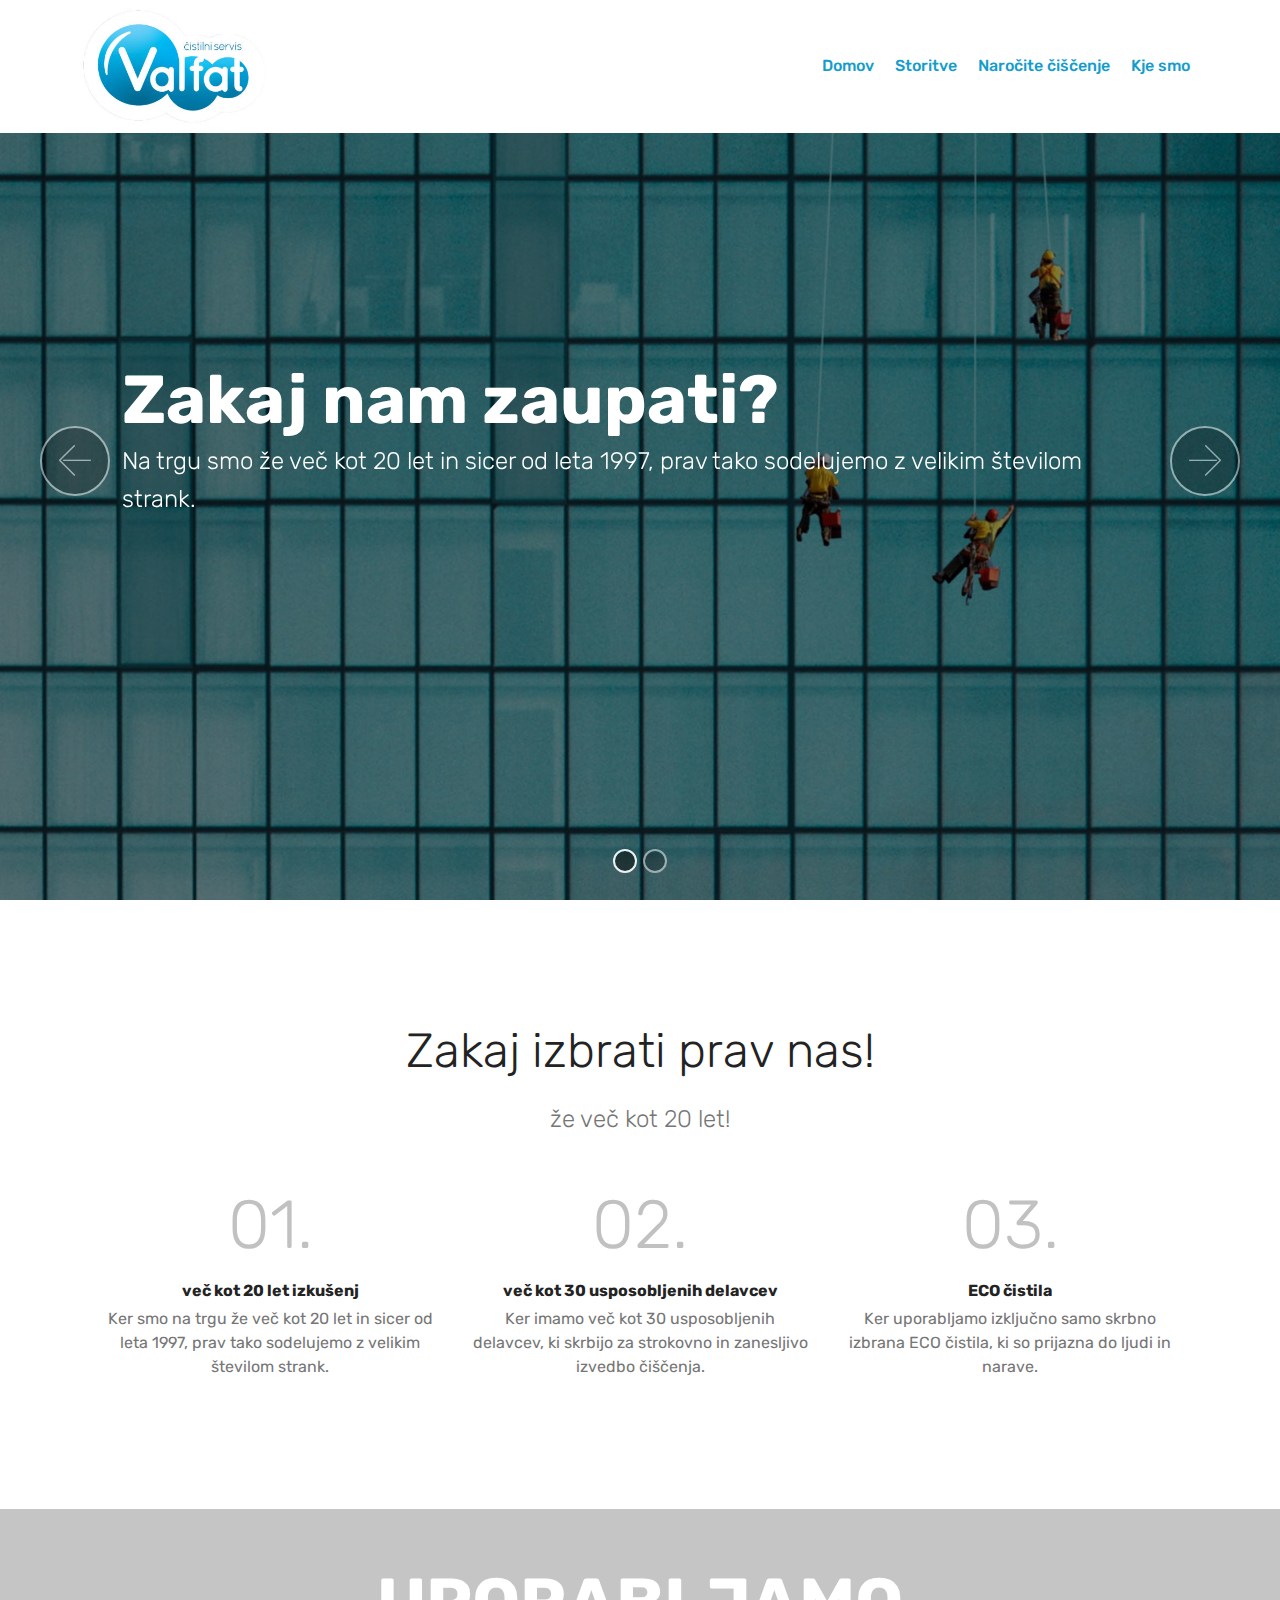
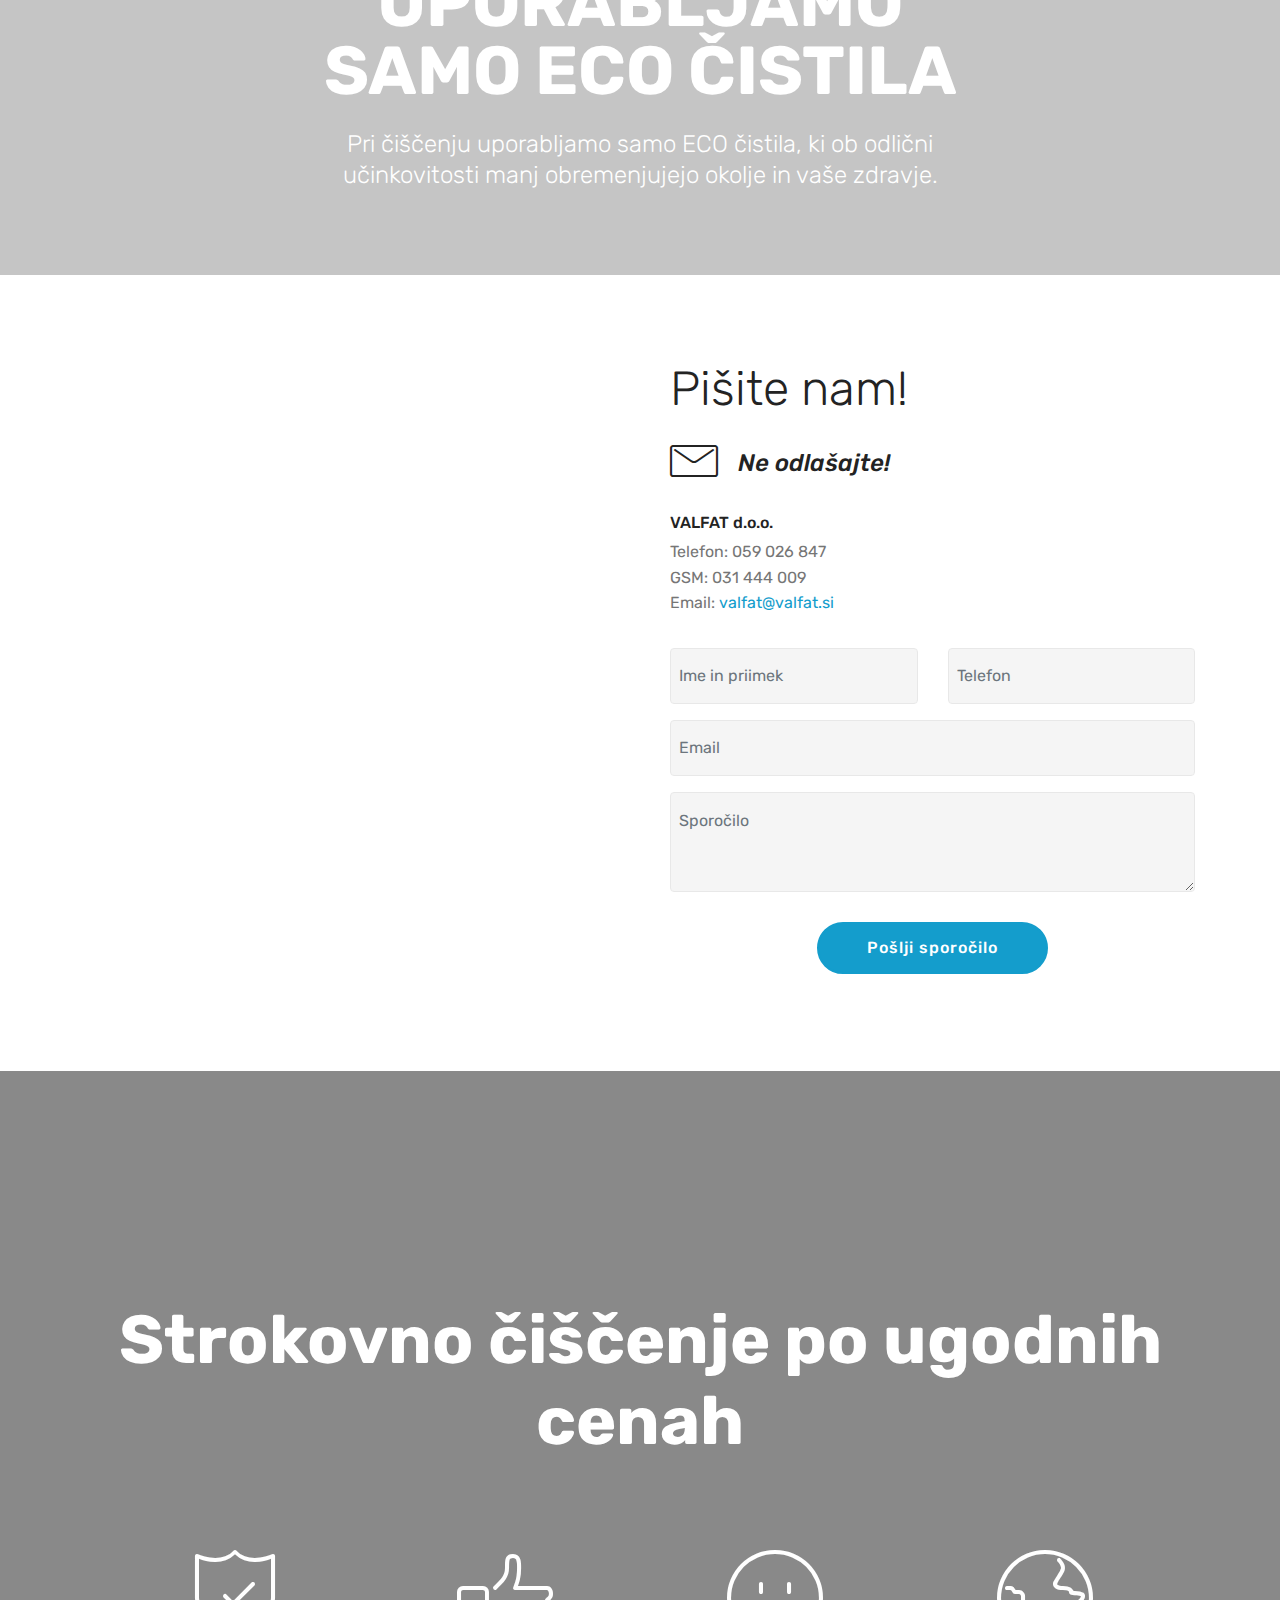
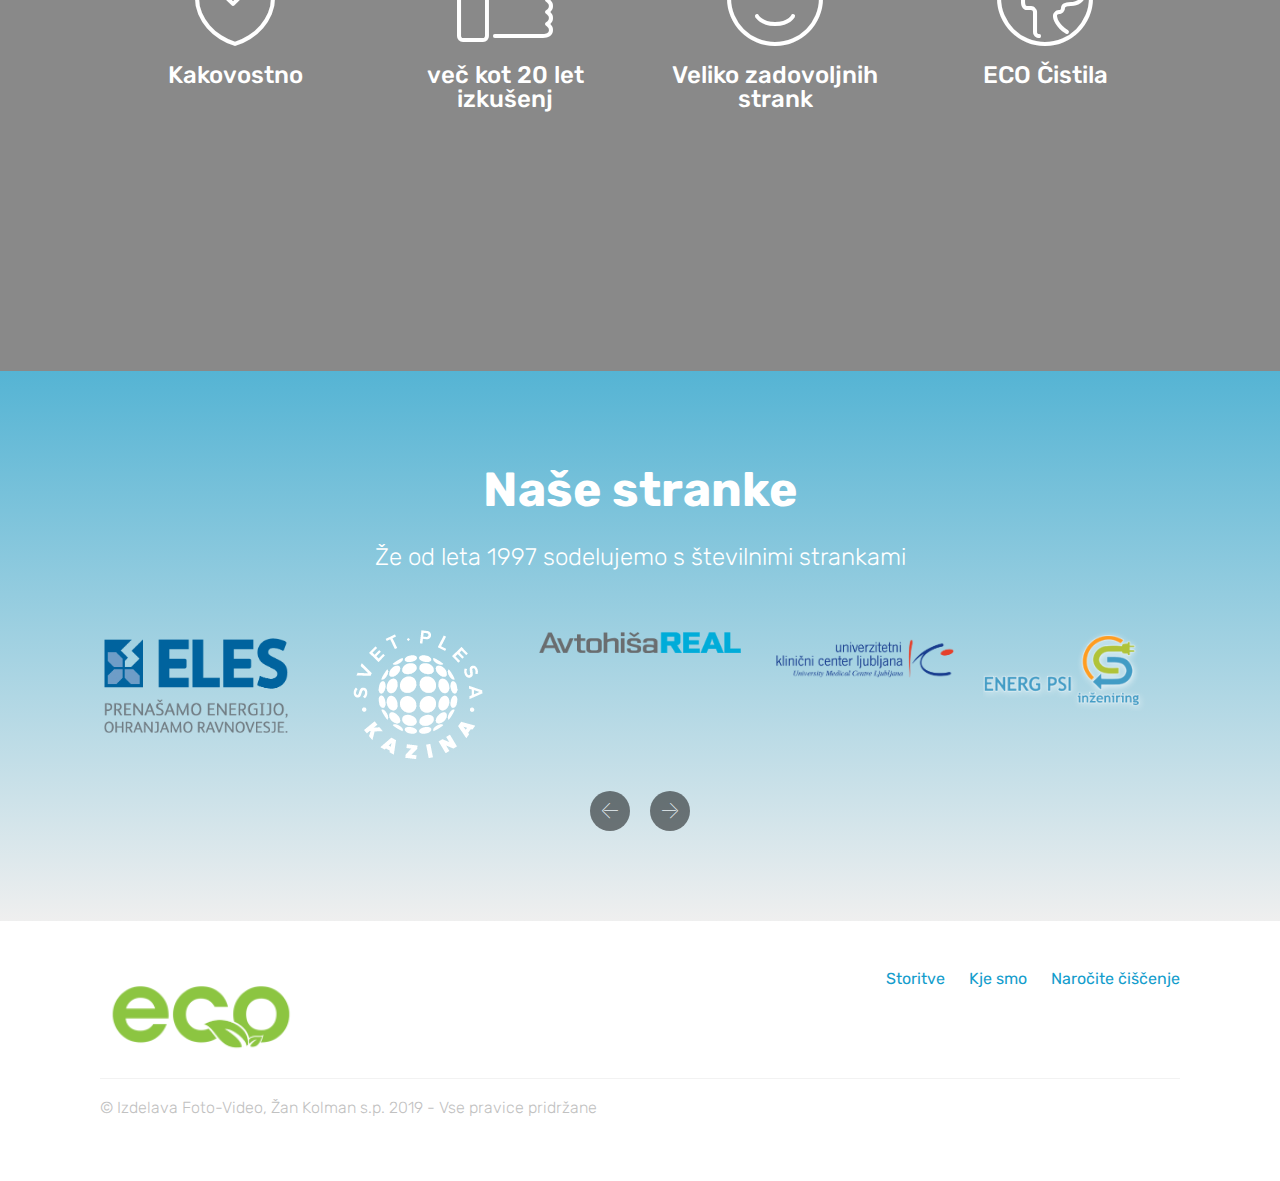
==== commit 07ed756b: "create github pages" ====
--- a/index.html
+++ b/index.html
@@ -64,7 +64,7 @@
     </nav>
 </section>
 
-<section class="engine"><a href="https://mobirise.info/m">website design templates</a></section><section class="carousel slide cid-rr3d2xkZuK" data-interval="false" id="slider1-1h">
+<section class="engine"><a href="https://mobirise.info/p">web templates free download</a></section><section class="carousel slide cid-rr3d2xkZuK" data-interval="false" id="slider1-1h">
 
     
 
@@ -164,7 +164,7 @@
     <div class="container">
         <div class="row">
             <div class="col-md-6">
-                <div class="google-map"><iframe frameborder="0" style="border:0" src="https://www.google.com/maps/embed/v1/place?key=AIzaSyCy9r70T3NYf3PhvVflTo0_zdif2_IoIYs&amp;q=place_id:ChIJEUn8jgkuZUcRN_Ji8nhK0FU" allowfullscreen=""></iframe></div>
+                <div class="google-map"><iframe frameborder="0" style="border:0" src="https://www.google.com/maps/embed/v1/place?key=AIzaSyAEIpgj38KyLFELm2bK9Y7krBkz1K-cMq8&amp;q=place_id:ChIJEUn8jgkuZUcRN_Ji8nhK0FU" allowfullscreen=""></iframe></div>
             </div>
             <div class="col-md-6">
                 <h2 class="pb-3 align-left mbr-fonts-style display-2">
@@ -180,14 +180,14 @@
                     <div class="icon-contacts pb-3">
                         <h5 class="align-left mbr-fonts-style display-7">VALFAT d.o.o.</h5>
                         <p class="mbr-text align-left mbr-fonts-style display-7">
-                            Telefon: +1 (0) 000 0000 001 <br>
-                            Email: vaš mail@mail.com
+                            Telefon: 059 026 847 <br>GSM:&nbsp;031 444 009<br>
+                            Email: <a href="mailto:valfat@valfat.si">valfat@valfat.si</a>
                         </p>
                     </div>
                 </div>
                 <div data-form-type="formoid">
                     <!---Formbuilder Form--->
-                    <form action="https://mobirise.com/" method="POST" class="mbr-form form-with-styler" data-form-title="Mobirise Form"><input type="hidden" name="email" data-form-email="true" value="Di8SliXGuVdngiMc6SiPK/RdylJDDgqxKn7mhXD39i5+U6PEFsCTvtOGHwqgbZxKGgyT4AcjVymDUtoZ9awfE2gXpRiidHD8i6NLGY6zM2TbGPmctAvgUfKIaPlQIiah">
+                    <form action="https://mobirise.com/" method="POST" class="mbr-form form-with-styler" data-form-title="Mobirise Form"><input type="hidden" name="email" data-form-email="true" value="lCzp4g38qfAS2tQ/7KO6fPSLzFp6CXvK2+EphtVAic7Hdo2p1BuSP0kzc++h+KQaFVOUbibsZbGYdB4/mM90Y8hwXq3V+BUjHEl6jeK5ExH9xHxaG5AClI1S0XzYbpJ9">
                         <div class="row">
                             <div hidden="hidden" data-form-alert="" class="alert alert-success col-12">Hvala!</div>
                             <div hidden="hidden" data-form-alert-danger="" class="alert alert-danger col-12">
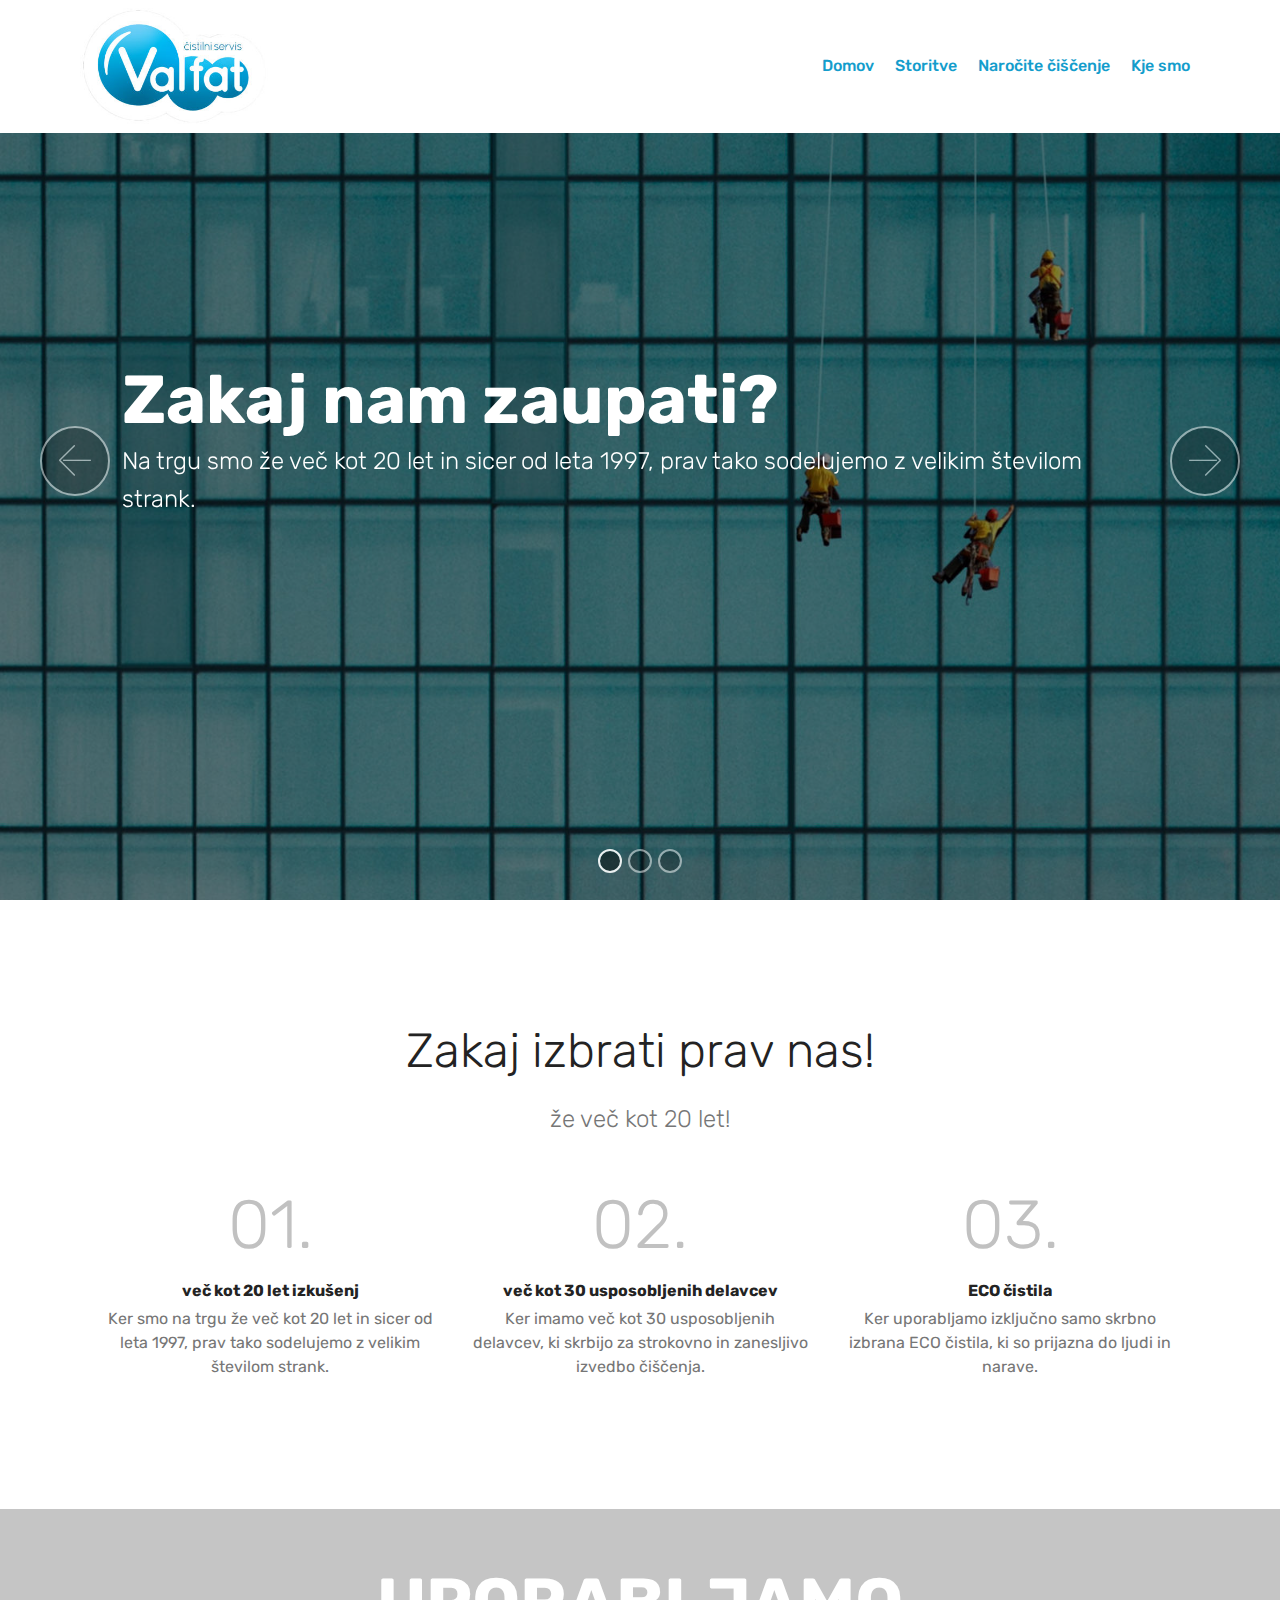
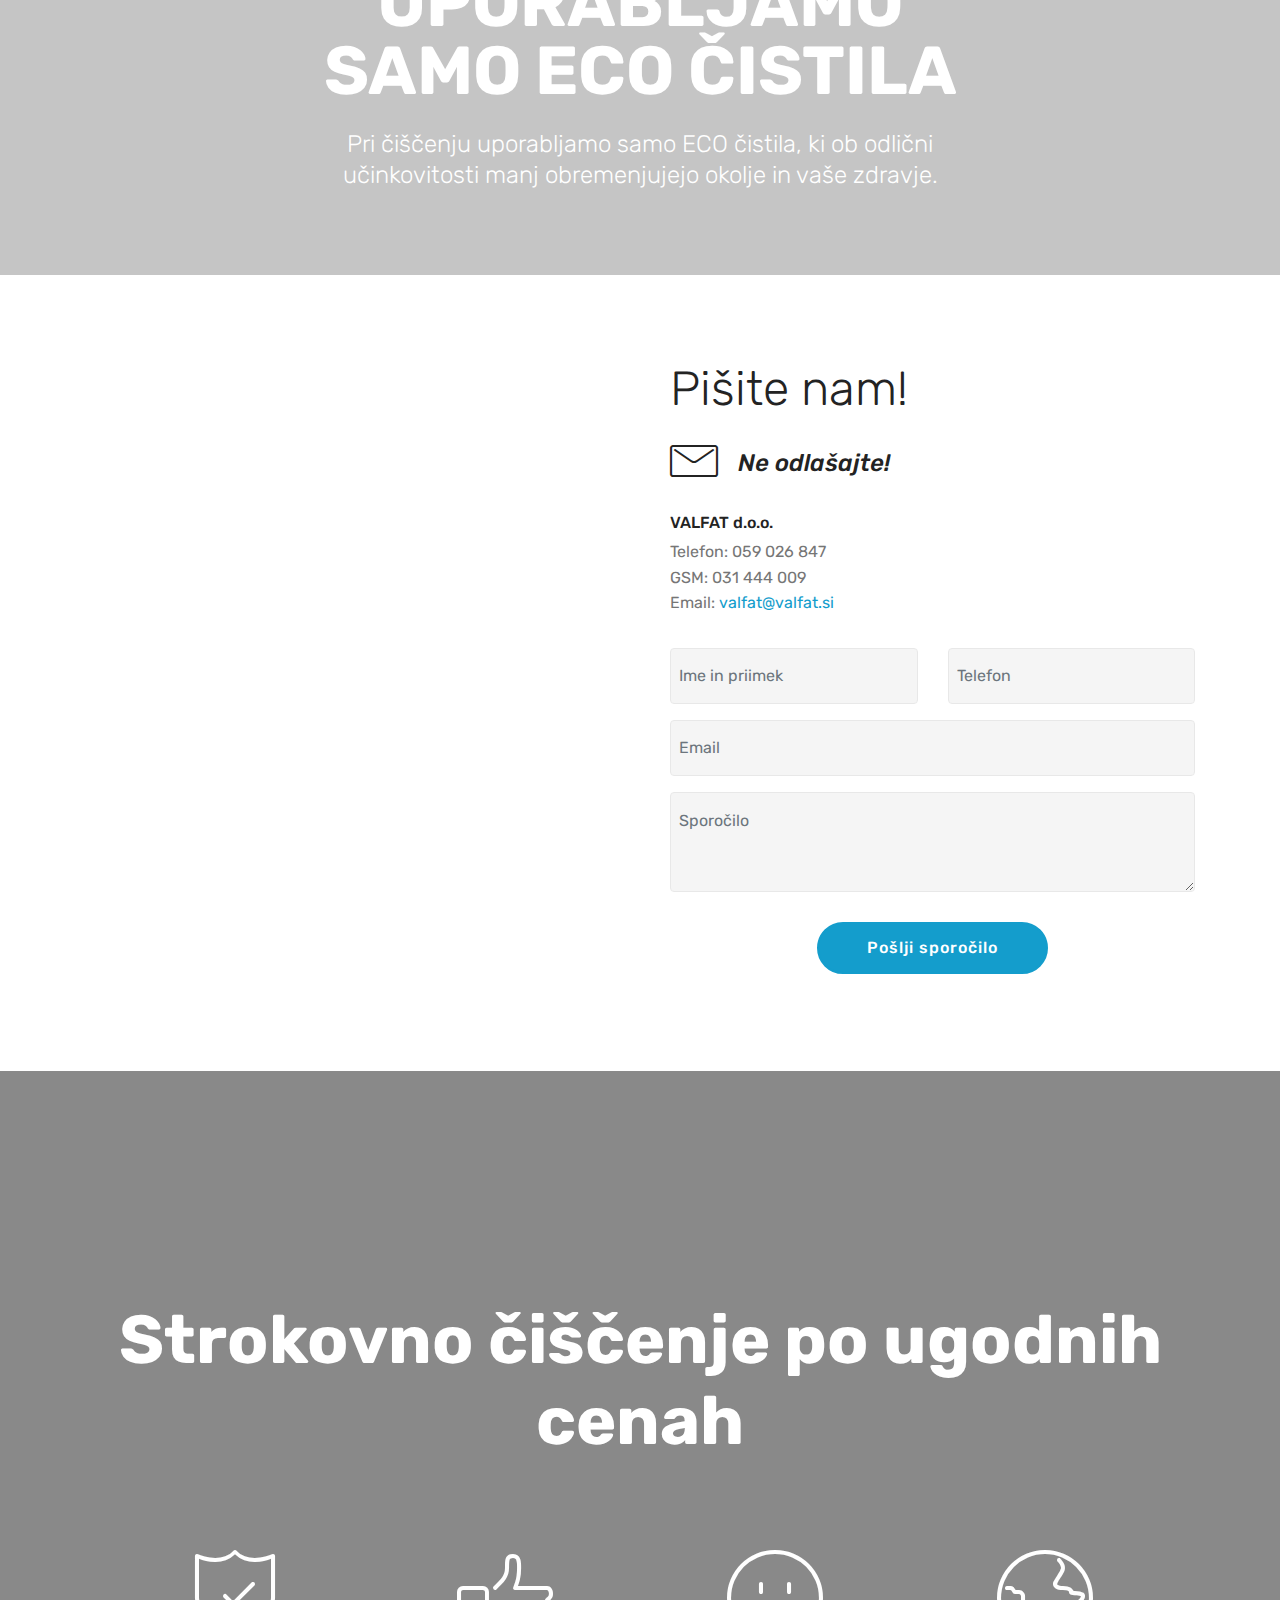
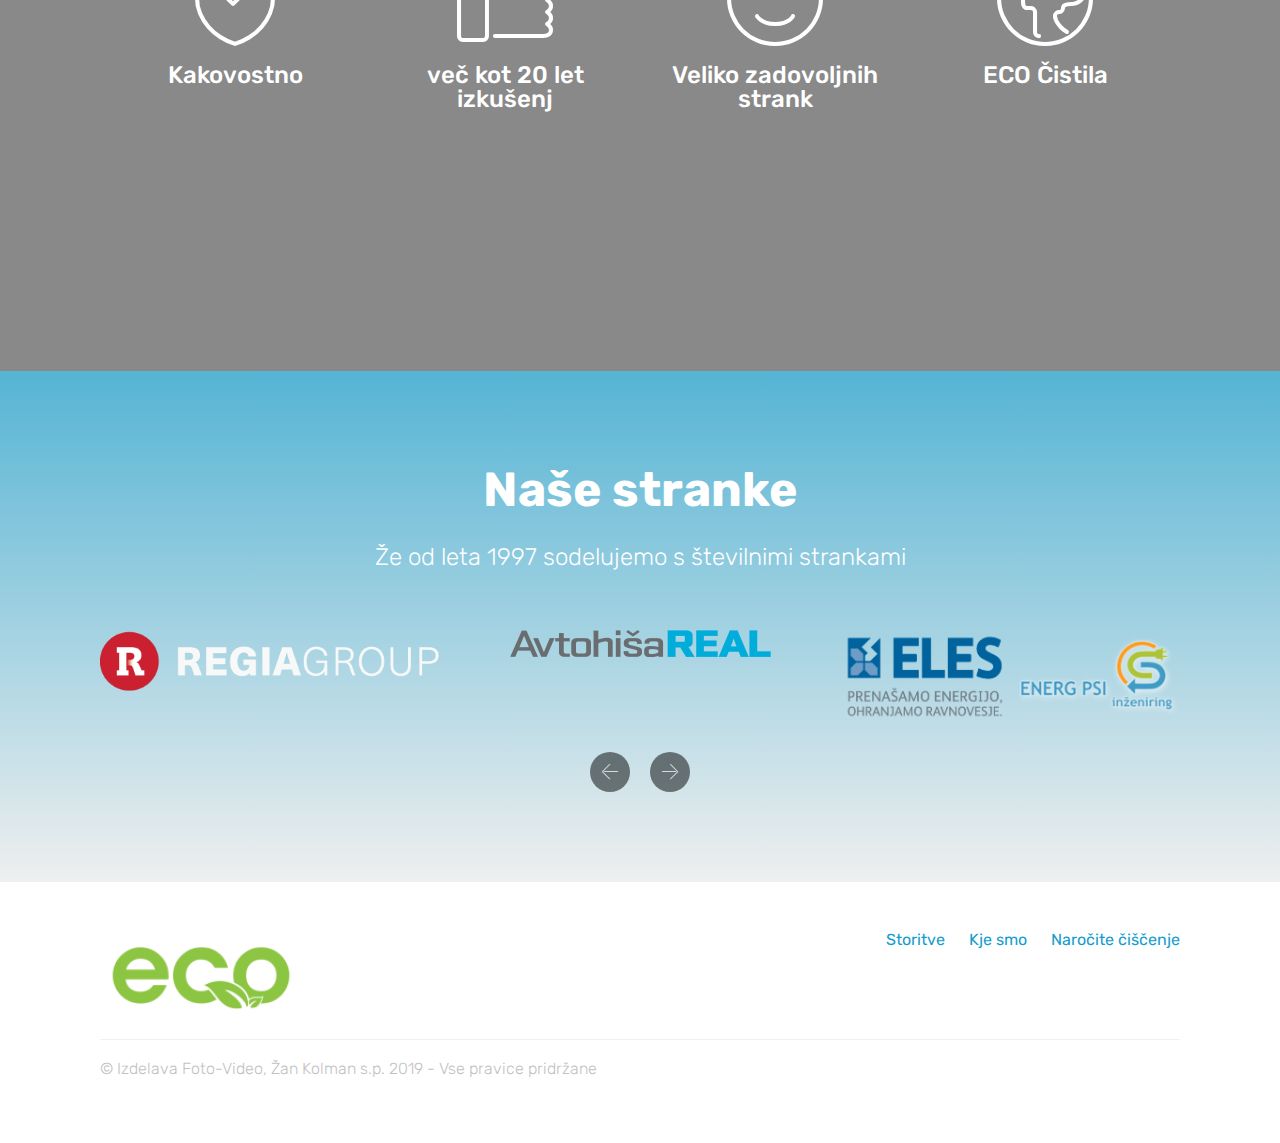
==== commit f056f599: "create github pages" ====
--- a/index.html
+++ b/index.html
@@ -64,11 +64,11 @@
     </nav>
 </section>
 
-<section class="engine"><a href="https://mobirise.info/p">web templates free download</a></section><section class="carousel slide cid-rr3d2xkZuK" data-interval="false" id="slider1-1h">
-
-    
-
-    <div class="full-screen"><div class="mbr-slider slide carousel" data-pause="true" data-keyboard="false" data-ride="false" data-interval="false"><ol class="carousel-indicators"><li data-app-prevent-settings="" data-target="#slider1-1h" class=" active" data-slide-to="0"></li><li data-app-prevent-settings="" data-target="#slider1-1h" data-slide-to="1"></li></ol><div class="carousel-inner" role="listbox"><div class="carousel-item slider-fullscreen-image active" data-bg-video-slide="false" style="background-image: url(assets/images/photo-1524803504179-6d7ae4d283f7-2000x2500.jpg);"><div class="container container-slide"><div class="image_wrapper"><div class="mbr-overlay"></div><img src="assets/images/photo-1524803504179-6d7ae4d283f7-2000x2500.jpg"><div class="carousel-caption justify-content-center"><div class="col-10 align-left"><h2 class="mbr-fonts-style display-1"><strong>Zakaj nam zaupati?</strong></h2><p class="lead mbr-text mbr-fonts-style display-5">Na trgu smo že več kot 20 let in sicer od leta 1997, prav tako sodelujemo z velikim številom strank.</p></div></div></div></div></div><div class="carousel-item slider-fullscreen-image" data-bg-video-slide="false" style="background-image: url(assets/images/photo-1433087870301-b85d84efc18a-1350x900.jpg);"><div class="container container-slide"><div class="image_wrapper"><div class="mbr-overlay"></div><img src="assets/images/photo-1433087870301-b85d84efc18a-1350x900.jpg"><div class="carousel-caption justify-content-center"><div class="col-10 align-center"><h2 class="mbr-fonts-style display-1"><strong>Strokovno čiščenje po ugodnih cenah</strong></h2><p class="lead mbr-text mbr-fonts-style display-5">Uporabljamo izključno samo skrbno izbrana ECO čistila, ki so prijazna do ljudi in narave.</p></div></div></div></div></div></div><a data-app-prevent-settings="" class="carousel-control carousel-control-prev" role="button" data-slide="prev" href="#slider1-1h"><span aria-hidden="true" class="mbri-left mbr-iconfont"></span><span class="sr-only">Previous</span></a><a data-app-prevent-settings="" class="carousel-control carousel-control-next" role="button" data-slide="next" href="#slider1-1h"><span aria-hidden="true" class="mbri-right mbr-iconfont"></span><span class="sr-only">Next</span></a></div></div>
+<section class="engine"><a href="https://mobirise.info/l">free web templates</a></section><section class="carousel slide cid-rr3d2xkZuK" data-interval="false" id="slider1-1h">
+
+    
+
+    <div class="full-screen"><div class="mbr-slider slide carousel" data-pause="true" data-keyboard="false" data-ride="carousel" data-interval="3000"><ol class="carousel-indicators"><li data-app-prevent-settings="" data-target="#slider1-1h" class=" active" data-slide-to="0"></li><li data-app-prevent-settings="" data-target="#slider1-1h" data-slide-to="1"></li><li data-app-prevent-settings="" data-target="#slider1-1h" data-slide-to="2"></li></ol><div class="carousel-inner" role="listbox"><div class="carousel-item slider-fullscreen-image active" data-bg-video-slide="false" style="background-image: url(assets/images/photo-1524803504179-6d7ae4d283f7-2000x2500.jpg);"><div class="container container-slide"><div class="image_wrapper"><div class="mbr-overlay"></div><img src="assets/images/photo-1524803504179-6d7ae4d283f7-2000x2500.jpg"><div class="carousel-caption justify-content-center"><div class="col-10 align-left"><h2 class="mbr-fonts-style display-1"><strong>Zakaj nam zaupati?</strong></h2><p class="lead mbr-text mbr-fonts-style display-5">Na trgu smo že več kot 20 let in sicer od leta 1997, prav tako sodelujemo z velikim številom strank.</p></div></div></div></div></div><div class="carousel-item slider-fullscreen-image" data-bg-video-slide="false" style="background-image: url(assets/images/photo-1433087870301-b85d84efc18a-1350x900.jpg);"><div class="container container-slide"><div class="image_wrapper"><div class="mbr-overlay"></div><img src="assets/images/photo-1433087870301-b85d84efc18a-1350x900.jpg"><div class="carousel-caption justify-content-center"><div class="col-10 align-center"><h2 class="mbr-fonts-style display-1"><strong>Strokovno čiščenje po ugodnih cenah</strong></h2><p class="lead mbr-text mbr-fonts-style display-5">Uporabljamo izključno samo skrbno izbrana ECO čistila, ki so prijazna do ljudi in narave.</p></div></div></div></div></div><div class="carousel-item slider-fullscreen-image" data-bg-video-slide="false" style="background-image: url(assets/images/istock-609094288-2000x1335.jpg);"><div class="container container-slide"><div class="image_wrapper"><div class="mbr-overlay"></div><img src="assets/images/istock-609094288-2000x1335.jpg"><div class="carousel-caption justify-content-center"><div class="col-10 align-left"><h2 class="mbr-fonts-style display-1"><strong>Čiščenje poslovnih in bivalnih prostorov</strong></h2><p class="lead mbr-text mbr-fonts-style display-5">Stranke nam svoje domove zaupajo že vrsto let. Smo ažurni in cenovno konkurenčni. Čistimo samo z ECO čistili, ki so prijazna okolju in alergikom ne povzročajo težav.</p></div></div></div></div></div></div><a data-app-prevent-settings="" class="carousel-control carousel-control-prev" role="button" data-slide="prev" href="#slider1-1h"><span aria-hidden="true" class="mbri-left mbr-iconfont"></span><span class="sr-only">Previous</span></a><a data-app-prevent-settings="" class="carousel-control carousel-control-next" role="button" data-slide="next" href="#slider1-1h"><span aria-hidden="true" class="mbri-right mbr-iconfont"></span><span class="sr-only">Next</span></a></div></div>
 
 </section>
 
@@ -164,7 +164,7 @@
     <div class="container">
         <div class="row">
             <div class="col-md-6">
-                <div class="google-map"><iframe frameborder="0" style="border:0" src="https://www.google.com/maps/embed/v1/place?key=AIzaSyAEIpgj38KyLFELm2bK9Y7krBkz1K-cMq8&amp;q=place_id:ChIJEUn8jgkuZUcRN_Ji8nhK0FU" allowfullscreen=""></iframe></div>
+                <div class="google-map"><iframe frameborder="0" style="border:0" src="https://www.google.com/maps/embed/v1/place?key=AIzaSyCy9r70T3NYf3PhvVflTo0_zdif2_IoIYs&amp;q=place_id:ChIJEUn8jgkuZUcRN_Ji8nhK0FU" allowfullscreen=""></iframe></div>
             </div>
             <div class="col-md-6">
                 <h2 class="pb-3 align-left mbr-fonts-style display-2">
@@ -187,7 +187,7 @@
                 </div>
                 <div data-form-type="formoid">
                     <!---Formbuilder Form--->
-                    <form action="https://mobirise.com/" method="POST" class="mbr-form form-with-styler" data-form-title="Mobirise Form"><input type="hidden" name="email" data-form-email="true" value="lCzp4g38qfAS2tQ/7KO6fPSLzFp6CXvK2+EphtVAic7Hdo2p1BuSP0kzc++h+KQaFVOUbibsZbGYdB4/mM90Y8hwXq3V+BUjHEl6jeK5ExH9xHxaG5AClI1S0XzYbpJ9">
+                    <form action="https://mobirise.com/" method="POST" class="mbr-form form-with-styler" data-form-title="Mobirise Form"><input type="hidden" name="email" data-form-email="true" value="Yai/5clMx8iBaYj4Qn/nszyzgiYlcki86JQpeZYYZFHSmUdOrjgvDs3ly86LSQ7MJxeGWIAU5xkweonzp5JxlU0t4NSq0iOvoxARGA99ggf/1gFyEo/MuDfIkKi7FMpZ">
                         <div class="row">
                             <div hidden="hidden" data-form-alert="" class="alert alert-success col-12">Hvala!</div>
                             <div hidden="hidden" data-form-alert-danger="" class="alert alert-danger col-12">
@@ -304,8 +304,8 @@
         </div>
 
     <div class="container">
-        <div class="carousel slide" role="listbox" data-pause="true" data-keyboard="false" data-ride="carousel" data-interval="5000">
-            <div class="carousel-inner" data-visible="6">
+        <div class="carousel slide" role="listbox" data-pause="true" data-keyboard="false" data-ride="carousel" data-interval="3000">
+            <div class="carousel-inner" data-visible="3">
                 
                 
                 
@@ -315,15 +315,7 @@
                     <div class="media-container-row">
                         <div class="col-md-12">
                             <div class="wrap-img ">
-                                <img src="assets/images/eles-6-logotip-s-simbolom-540x301.png" class="img-responsive clients-img" alt="" title="">
-                            </div>
-                        </div>
-                    </div>
-                </div><div class="carousel-item ">
-                    <div class="media-container-row">
-                        <div class="col-md-12">
-                            <div class="wrap-img ">
-                                <img src="assets/images/logo-1-130x129.png" class="img-responsive clients-img" alt="" title="">
+                                <img src="assets/images/regia-group-logo-white-459x84.png" class="img-responsive clients-img" alt="" title="">
                             </div>
                         </div>
                     </div>
@@ -339,6 +331,14 @@
                     <div class="media-container-row">
                         <div class="col-md-12">
                             <div class="wrap-img ">
+                                <img src="assets/images/logo-energ-in-eles-1446x387.png" class="img-responsive clients-img" alt="" title="">
+                            </div>
+                        </div>
+                    </div>
+                </div><div class="carousel-item ">
+                    <div class="media-container-row">
+                        <div class="col-md-12">
+                            <div class="wrap-img ">
                                 <img src="assets/images/logo-ukcl-slo-ang-1791x508.png" class="img-responsive clients-img" alt="" title="">
                             </div>
                         </div>
@@ -347,7 +347,31 @@
                     <div class="media-container-row">
                         <div class="col-md-12">
                             <div class="wrap-img ">
-                                <img src="assets/images/energ-zgoraj-240x97.png" class="img-responsive clients-img" alt="" title="">
+                                <img src="assets/images/makroinnevemkajlogo-1576x387.png" class="img-responsive clients-img" alt="" title="">
+                            </div>
+                        </div>
+                    </div>
+                </div><div class="carousel-item ">
+                    <div class="media-container-row">
+                        <div class="col-md-12">
+                            <div class="wrap-img ">
+                                <img src="assets/images/logo-real-in-zemlja2-1767x387.png" class="img-responsive clients-img" alt="" title="">
+                            </div>
+                        </div>
+                    </div>
+                </div><div class="carousel-item ">
+                    <div class="media-container-row">
+                        <div class="col-md-12">
+                            <div class="wrap-img ">
+                                <img src="assets/images/logo-sus-in-miks-2403x387.png" class="img-responsive clients-img" alt="" title="">
+                            </div>
+                        </div>
+                    </div>
+                </div><div class="carousel-item ">
+                    <div class="media-container-row">
+                        <div class="col-md-12">
+                            <div class="wrap-img ">
+                                <img src="assets/images/prenos-412x122.jpg" class="img-responsive clients-img" alt="" title="">
                             </div>
                         </div>
                     </div>
--- a/assets/mobirise/css/mbr-additional.css
+++ b/assets/mobirise/css/mbr-additional.css
@@ -2469,6 +2469,413 @@
 .cid-rlFifbeQhQ .copyright > p {
   color: #c1c1c1;
 }
+.cid-rseMCbzmWT .navbar {
+  padding: .5rem 0;
+  background: #ffffff;
+  transition: none;
+  min-height: 77px;
+}
+.cid-rseMCbzmWT .navbar-dropdown.bg-color.transparent.opened {
+  background: #ffffff;
+}
+.cid-rseMCbzmWT a {
+  font-style: normal;
+}
+.cid-rseMCbzmWT .nav-item span {
+  padding-right: 0.4em;
+  line-height: 0.5em;
+  vertical-align: text-bottom;
+  position: relative;
+  text-decoration: none;
+}
+.cid-rseMCbzmWT .nav-item a {
+  display: -webkit-flex;
+  align-items: center;
+  justify-content: center;
+  padding: 0.7rem 0 !important;
+  margin: 0rem .65rem !important;
+  -webkit-align-items: center;
+  -webkit-justify-content: center;
+}
+.cid-rseMCbzmWT .nav-item:focus,
+.cid-rseMCbzmWT .nav-link:focus {
+  outline: none;
+}
+.cid-rseMCbzmWT .btn {
+  padding: 0.4rem 1.5rem;
+  display: -webkit-inline-flex;
+  align-items: center;
+  -webkit-align-items: center;
+}
+.cid-rseMCbzmWT .btn .mbr-iconfont {
+  font-size: 1.6rem;
+}
+.cid-rseMCbzmWT .menu-logo {
+  margin-right: auto;
+}
+.cid-rseMCbzmWT .menu-logo .navbar-brand {
+  display: flex;
+  margin-left: 5rem;
+  padding: 0;
+  transition: padding .2s;
+  min-height: 3.8rem;
+  -webkit-align-items: center;
+  align-items: center;
+}
+.cid-rseMCbzmWT .menu-logo .navbar-brand .navbar-caption-wrap {
+  display: flex;
+  -webkit-align-items: center;
+  align-items: center;
+  word-break: break-word;
+  min-width: 7rem;
+  margin: .3rem 0;
+}
+.cid-rseMCbzmWT .menu-logo .navbar-brand .navbar-caption-wrap .navbar-caption {
+  line-height: 1.2rem !important;
+  padding-right: 2rem;
+}
+.cid-rseMCbzmWT .menu-logo .navbar-brand .navbar-logo {
+  font-size: 4rem;
+  transition: font-size 0.25s;
+}
+.cid-rseMCbzmWT .menu-logo .navbar-brand .navbar-logo img {
+  display: flex;
+}
+.cid-rseMCbzmWT .menu-logo .navbar-brand .navbar-logo .mbr-iconfont {
+  transition: font-size 0.25s;
+}
+.cid-rseMCbzmWT .menu-logo .navbar-brand .navbar-logo a {
+  display: inline-flex;
+}
+.cid-rseMCbzmWT .navbar-toggleable-sm .navbar-collapse {
+  justify-content: flex-end;
+  -webkit-justify-content: flex-end;
+  padding-right: 5rem;
+  width: auto;
+}
+.cid-rseMCbzmWT .navbar-toggleable-sm .navbar-collapse .navbar-nav {
+  flex-wrap: wrap;
+  -webkit-flex-wrap: wrap;
+  padding-left: 0;
+}
+.cid-rseMCbzmWT .navbar-toggleable-sm .navbar-collapse .navbar-nav .nav-item {
+  -webkit-align-self: center;
+  align-self: center;
+}
+.cid-rseMCbzmWT .navbar-toggleable-sm .navbar-collapse .navbar-buttons {
+  padding-left: 0;
+  padding-bottom: 0;
+}
+.cid-rseMCbzmWT .dropdown .dropdown-menu {
+  background: #ffffff;
+  display: none;
+  position: absolute;
+  min-width: 5rem;
+  padding-top: 1.4rem;
+  padding-bottom: 1.4rem;
+  text-align: left;
+}
+.cid-rseMCbzmWT .dropdown .dropdown-menu .dropdown-item {
+  width: auto;
+  padding: 0.235em 1.5385em 0.235em 1.5385em !important;
+}
+.cid-rseMCbzmWT .dropdown .dropdown-menu .dropdown-item::after {
+  right: 0.5rem;
+}
+.cid-rseMCbzmWT .dropdown .dropdown-menu .dropdown-submenu {
+  margin: 0;
+}
+.cid-rseMCbzmWT .dropdown.open > .dropdown-menu {
+  display: block;
+}
+.cid-rseMCbzmWT .navbar-toggleable-sm.opened:after {
+  position: absolute;
+  width: 100vw;
+  height: 100vh;
+  content: '';
+  background-color: rgba(0, 0, 0, 0.1);
+  left: 0;
+  bottom: 0;
+  transform: translateY(100%);
+  -webkit-transform: translateY(100%);
+  z-index: 1000;
+}
+.cid-rseMCbzmWT .navbar.navbar-short {
+  min-height: 60px;
+  transition: all .2s;
+}
+.cid-rseMCbzmWT .navbar.navbar-short .navbar-toggler-right {
+  top: 20px;
+}
+.cid-rseMCbzmWT .navbar.navbar-short .navbar-logo a {
+  font-size: 2.5rem !important;
+  line-height: 2.5rem;
+  transition: font-size 0.25s;
+}
+.cid-rseMCbzmWT .navbar.navbar-short .navbar-logo a .mbr-iconfont {
+  font-size: 2.5rem !important;
+}
+.cid-rseMCbzmWT .navbar.navbar-short .navbar-logo a img {
+  height: 3rem !important;
+}
+.cid-rseMCbzmWT .navbar.navbar-short .navbar-brand {
+  min-height: 3rem;
+}
+.cid-rseMCbzmWT button.navbar-toggler {
+  width: 31px;
+  height: 18px;
+  cursor: pointer;
+  transition: all .2s;
+  top: 1.5rem;
+  right: 1rem;
+}
+.cid-rseMCbzmWT button.navbar-toggler:focus {
+  outline: none;
+}
+.cid-rseMCbzmWT button.navbar-toggler .hamburger span {
+  position: absolute;
+  right: 0;
+  width: 30px;
+  height: 2px;
+  border-right: 5px;
+  background-color: #149dcc;
+}
+.cid-rseMCbzmWT button.navbar-toggler .hamburger span:nth-child(1) {
+  top: 0;
+  transition: all .2s;
+}
+.cid-rseMCbzmWT button.navbar-toggler .hamburger span:nth-child(2) {
+  top: 8px;
+  transition: all .15s;
+}
+.cid-rseMCbzmWT button.navbar-toggler .hamburger span:nth-child(3) {
+  top: 8px;
+  transition: all .15s;
+}
+.cid-rseMCbzmWT button.navbar-toggler .hamburger span:nth-child(4) {
+  top: 16px;
+  transition: all .2s;
+}
+.cid-rseMCbzmWT nav.opened .hamburger span:nth-child(1) {
+  top: 8px;
+  width: 0;
+  opacity: 0;
+  right: 50%;
+  transition: all .2s;
+}
+.cid-rseMCbzmWT nav.opened .hamburger span:nth-child(2) {
+  -webkit-transform: rotate(45deg);
+  transform: rotate(45deg);
+  transition: all .25s;
+}
+.cid-rseMCbzmWT nav.opened .hamburger span:nth-child(3) {
+  -webkit-transform: rotate(-45deg);
+  transform: rotate(-45deg);
+  transition: all .25s;
+}
+.cid-rseMCbzmWT nav.opened .hamburger span:nth-child(4) {
+  top: 8px;
+  width: 0;
+  opacity: 0;
+  right: 50%;
+  transition: all .2s;
+}
+.cid-rseMCbzmWT .collapsed.navbar-expand {
+  flex-direction: column;
+  -webkit-flex-direction: column;
+}
+.cid-rseMCbzmWT .collapsed .btn {
+  display: -webkit-flex;
+}
+.cid-rseMCbzmWT .collapsed .navbar-collapse {
+  display: none !important;
+  padding-right: 0 !important;
+}
+.cid-rseMCbzmWT .collapsed .navbar-collapse.collapsing,
+.cid-rseMCbzmWT .collapsed .navbar-collapse.show {
+  display: block !important;
+}
+.cid-rseMCbzmWT .collapsed .navbar-collapse.collapsing .navbar-nav,
+.cid-rseMCbzmWT .collapsed .navbar-collapse.show .navbar-nav {
+  display: block;
+  text-align: center;
+}
+.cid-rseMCbzmWT .collapsed .navbar-collapse.collapsing .navbar-nav .nav-item,
+.cid-rseMCbzmWT .collapsed .navbar-collapse.show .navbar-nav .nav-item {
+  clear: both;
+}
+.cid-rseMCbzmWT .collapsed .navbar-collapse.collapsing .navbar-nav .nav-item:last-child,
+.cid-rseMCbzmWT .collapsed .navbar-collapse.show .navbar-nav .nav-item:last-child {
+  margin-bottom: 1rem;
+}
+.cid-rseMCbzmWT .collapsed .navbar-collapse.collapsing .navbar-buttons,
+.cid-rseMCbzmWT .collapsed .navbar-collapse.show .navbar-buttons {
+  text-align: center;
+}
+.cid-rseMCbzmWT .collapsed .navbar-collapse.collapsing .navbar-buttons:last-child,
+.cid-rseMCbzmWT .collapsed .navbar-collapse.show .navbar-buttons:last-child {
+  margin-bottom: 1rem;
+}
+@media (min-width: 992px) {
+  .cid-rseMCbzmWT .collapsed:not(.navbar-short) .navbar-collapse {
+    max-height: calc(98.5vh - 7.3rem);
+  }
+}
+.cid-rseMCbzmWT .collapsed button.navbar-toggler {
+  display: block;
+}
+.cid-rseMCbzmWT .collapsed .navbar-brand {
+  margin-left: 1rem !important;
+}
+.cid-rseMCbzmWT .collapsed .navbar-toggleable-sm {
+  flex-direction: column;
+  -webkit-flex-direction: column;
+}
+.cid-rseMCbzmWT .collapsed .dropdown .dropdown-menu {
+  width: 100%;
+  text-align: center;
+  position: relative;
+  opacity: 0;
+  overflow: hidden;
+  display: block;
+  height: 0;
+  visibility: hidden;
+  padding: 0;
+  transition-duration: .5s;
+  transition-property: opacity,padding,height;
+}
+.cid-rseMCbzmWT .collapsed .dropdown.open > .dropdown-menu {
+  position: relative;
+  opacity: 1;
+  height: auto;
+  padding: 1.4rem 0;
+  visibility: visible;
+}
+.cid-rseMCbzmWT .collapsed .dropdown .dropdown-submenu {
+  left: 0;
+  text-align: center;
+  width: 100%;
+}
+.cid-rseMCbzmWT .collapsed .dropdown .dropdown-toggle[data-toggle="dropdown-submenu"]::after {
+  margin-top: 0;
+  position: inherit;
+  right: 0;
+  top: 50%;
+  display: inline-block;
+  width: 0;
+  height: 0;
+  margin-left: .3em;
+  vertical-align: middle;
+  content: "";
+  border-top: .30em solid;
+  border-right: .30em solid transparent;
+  border-left: .30em solid transparent;
+}
+@media (max-width: 991px) {
+  .cid-rseMCbzmWT .navbar-expand {
+    flex-direction: column;
+    -webkit-flex-direction: column;
+  }
+  .cid-rseMCbzmWT img {
+    height: 3.8rem !important;
+  }
+  .cid-rseMCbzmWT .btn {
+    display: -webkit-flex;
+  }
+  .cid-rseMCbzmWT button.navbar-toggler {
+    display: block;
+  }
+  .cid-rseMCbzmWT .navbar-brand {
+    margin-left: 1rem !important;
+  }
+  .cid-rseMCbzmWT .navbar-toggleable-sm {
+    flex-direction: column;
+    -webkit-flex-direction: column;
+  }
+  .cid-rseMCbzmWT .navbar-collapse {
+    display: none !important;
+    padding-right: 0 !important;
+  }
+  .cid-rseMCbzmWT .navbar-collapse.collapsing,
+  .cid-rseMCbzmWT .navbar-collapse.show {
+    display: block !important;
+  }
+  .cid-rseMCbzmWT .navbar-collapse.collapsing .navbar-nav,
+  .cid-rseMCbzmWT .navbar-collapse.show .navbar-nav {
+    display: block;
+    text-align: center;
+  }
+  .cid-rseMCbzmWT .navbar-collapse.collapsing .navbar-nav .nav-item,
+  .cid-rseMCbzmWT .navbar-collapse.show .navbar-nav .nav-item {
+    clear: both;
+  }
+  .cid-rseMCbzmWT .navbar-collapse.collapsing .navbar-nav .nav-item:last-child,
+  .cid-rseMCbzmWT .navbar-collapse.show .navbar-nav .nav-item:last-child {
+    margin-bottom: 1rem;
+  }
+  .cid-rseMCbzmWT .navbar-collapse.collapsing .navbar-buttons,
+  .cid-rseMCbzmWT .navbar-collapse.show .navbar-buttons {
+    text-align: center;
+  }
+  .cid-rseMCbzmWT .navbar-collapse.collapsing .navbar-buttons:last-child,
+  .cid-rseMCbzmWT .navbar-collapse.show .navbar-buttons:last-child {
+    margin-bottom: 1rem;
+  }
+  .cid-rseMCbzmWT .dropdown .dropdown-menu {
+    width: 100%;
+    text-align: center;
+    position: relative;
+    opacity: 0;
+    overflow: hidden;
+    display: block;
+    height: 0;
+    visibility: hidden;
+    padding: 0;
+    transition-duration: .5s;
+    transition-property: opacity,padding,height;
+  }
+  .cid-rseMCbzmWT .dropdown.open > .dropdown-menu {
+    position: relative;
+    opacity: 1;
+    height: auto;
+    padding: 1.4rem 0;
+    visibility: visible;
+  }
+  .cid-rseMCbzmWT .dropdown .dropdown-submenu {
+    left: 0;
+    text-align: center;
+    width: 100%;
+  }
+  .cid-rseMCbzmWT .dropdown .dropdown-toggle[data-toggle="dropdown-submenu"]::after {
+    margin-top: 0;
+    position: inherit;
+    right: 0;
+    top: 50%;
+    display: inline-block;
+    width: 0;
+    height: 0;
+    margin-left: .3em;
+    vertical-align: middle;
+    content: "";
+    border-top: .30em solid;
+    border-right: .30em solid transparent;
+    border-left: .30em solid transparent;
+  }
+}
+@media (min-width: 767px) {
+  .cid-rseMCbzmWT .menu-logo {
+    flex-shrink: 0;
+    -webkit-flex-shrink: 0;
+  }
+}
+.cid-rseMCbzmWT .navbar-collapse {
+  flex-basis: auto;
+  -webkit-flex-basis: auto;
+}
+.cid-rseMCbzmWT .nav-link:hover,
+.cid-rseMCbzmWT .dropdown-item:hover {
+  color: #c1c1c1 !important;
+}
 .cid-rpI34WL1oS {
   padding-top: 60px;
   padding-bottom: 60px;
@@ -2503,6 +2910,1225 @@
 }
 .cid-rlXddmbUFg textarea.form-control {
   min-height: 188px;
+}
+.cid-rseMQGDYNg {
+  padding-top: 45px;
+  padding-bottom: 45px;
+  background-color: #ffffff;
+}
+@media (max-width: 767px) {
+  .cid-rseMQGDYNg .media-wrap {
+    margin-bottom: 1rem;
+    text-align: center;
+  }
+}
+.cid-rseMQGDYNg .media-wrap .mbr-iconfont-logo {
+  font-size: 7rem;
+  color: #f36;
+}
+.cid-rseMQGDYNg .media-wrap img {
+  height: 6rem;
+}
+.cid-rseMQGDYNg .mbr-text {
+  color: #767676;
+}
+@media (max-width: 767px) {
+  .cid-rseMQGDYNg .footer-lower .copyright {
+    margin-bottom: 1rem;
+    text-align: center;
+  }
+}
+.cid-rseMQGDYNg .footer-lower hr {
+  margin: 1rem 0;
+  border-color: #000;
+  opacity: .05;
+}
+.cid-rseMQGDYNg .footer-lower .social-list {
+  padding-left: 0;
+  margin-bottom: 0;
+  list-style: none;
+  display: flex;
+  -webkit-flex-wrap: wrap;
+  flex-wrap: wrap;
+  -webkit-justify-content: flex-end;
+  justify-content: flex-end;
+}
+.cid-rseMQGDYNg .footer-lower .social-list .mbr-iconfont-social {
+  font-size: 1.3rem;
+  color: #232323;
+}
+.cid-rseMQGDYNg .footer-lower .social-list .soc-item {
+  margin: 0 .5rem;
+}
+.cid-rseMQGDYNg .footer-lower .social-list a {
+  margin: 0;
+  opacity: .5;
+  -webkit-transition: .2s linear;
+  transition: .2s linear;
+}
+.cid-rseMQGDYNg .footer-lower .social-list a:hover {
+  opacity: 1;
+}
+@media (max-width: 767px) {
+  .cid-rseMQGDYNg .footer-lower .social-list {
+    -webkit-justify-content: center;
+    justify-content: center;
+  }
+}
+.cid-rseMQGDYNg .copyright > p {
+  color: #c1c1c1;
+}
+.cid-rseMA11Hkg .navbar {
+  padding: .5rem 0;
+  background: #ffffff;
+  transition: none;
+  min-height: 77px;
+}
+.cid-rseMA11Hkg .navbar-dropdown.bg-color.transparent.opened {
+  background: #ffffff;
+}
+.cid-rseMA11Hkg a {
+  font-style: normal;
+}
+.cid-rseMA11Hkg .nav-item span {
+  padding-right: 0.4em;
+  line-height: 0.5em;
+  vertical-align: text-bottom;
+  position: relative;
+  text-decoration: none;
+}
+.cid-rseMA11Hkg .nav-item a {
+  display: -webkit-flex;
+  align-items: center;
+  justify-content: center;
+  padding: 0.7rem 0 !important;
+  margin: 0rem .65rem !important;
+  -webkit-align-items: center;
+  -webkit-justify-content: center;
+}
+.cid-rseMA11Hkg .nav-item:focus,
+.cid-rseMA11Hkg .nav-link:focus {
+  outline: none;
+}
+.cid-rseMA11Hkg .btn {
+  padding: 0.4rem 1.5rem;
+  display: -webkit-inline-flex;
+  align-items: center;
+  -webkit-align-items: center;
+}
+.cid-rseMA11Hkg .btn .mbr-iconfont {
+  font-size: 1.6rem;
+}
+.cid-rseMA11Hkg .menu-logo {
+  margin-right: auto;
+}
+.cid-rseMA11Hkg .menu-logo .navbar-brand {
+  display: flex;
+  margin-left: 5rem;
+  padding: 0;
+  transition: padding .2s;
+  min-height: 3.8rem;
+  -webkit-align-items: center;
+  align-items: center;
+}
+.cid-rseMA11Hkg .menu-logo .navbar-brand .navbar-caption-wrap {
+  display: flex;
+  -webkit-align-items: center;
+  align-items: center;
+  word-break: break-word;
+  min-width: 7rem;
+  margin: .3rem 0;
+}
+.cid-rseMA11Hkg .menu-logo .navbar-brand .navbar-caption-wrap .navbar-caption {
+  line-height: 1.2rem !important;
+  padding-right: 2rem;
+}
+.cid-rseMA11Hkg .menu-logo .navbar-brand .navbar-logo {
+  font-size: 4rem;
+  transition: font-size 0.25s;
+}
+.cid-rseMA11Hkg .menu-logo .navbar-brand .navbar-logo img {
+  display: flex;
+}
+.cid-rseMA11Hkg .menu-logo .navbar-brand .navbar-logo .mbr-iconfont {
+  transition: font-size 0.25s;
+}
+.cid-rseMA11Hkg .menu-logo .navbar-brand .navbar-logo a {
+  display: inline-flex;
+}
+.cid-rseMA11Hkg .navbar-toggleable-sm .navbar-collapse {
+  justify-content: flex-end;
+  -webkit-justify-content: flex-end;
+  padding-right: 5rem;
+  width: auto;
+}
+.cid-rseMA11Hkg .navbar-toggleable-sm .navbar-collapse .navbar-nav {
+  flex-wrap: wrap;
+  -webkit-flex-wrap: wrap;
+  padding-left: 0;
+}
+.cid-rseMA11Hkg .navbar-toggleable-sm .navbar-collapse .navbar-nav .nav-item {
+  -webkit-align-self: center;
+  align-self: center;
+}
+.cid-rseMA11Hkg .navbar-toggleable-sm .navbar-collapse .navbar-buttons {
+  padding-left: 0;
+  padding-bottom: 0;
+}
+.cid-rseMA11Hkg .dropdown .dropdown-menu {
+  background: #ffffff;
+  display: none;
+  position: absolute;
+  min-width: 5rem;
+  padding-top: 1.4rem;
+  padding-bottom: 1.4rem;
+  text-align: left;
+}
+.cid-rseMA11Hkg .dropdown .dropdown-menu .dropdown-item {
+  width: auto;
+  padding: 0.235em 1.5385em 0.235em 1.5385em !important;
+}
+.cid-rseMA11Hkg .dropdown .dropdown-menu .dropdown-item::after {
+  right: 0.5rem;
+}
+.cid-rseMA11Hkg .dropdown .dropdown-menu .dropdown-submenu {
+  margin: 0;
+}
+.cid-rseMA11Hkg .dropdown.open > .dropdown-menu {
+  display: block;
+}
+.cid-rseMA11Hkg .navbar-toggleable-sm.opened:after {
+  position: absolute;
+  width: 100vw;
+  height: 100vh;
+  content: '';
+  background-color: rgba(0, 0, 0, 0.1);
+  left: 0;
+  bottom: 0;
+  transform: translateY(100%);
+  -webkit-transform: translateY(100%);
+  z-index: 1000;
+}
+.cid-rseMA11Hkg .navbar.navbar-short {
+  min-height: 60px;
+  transition: all .2s;
+}
+.cid-rseMA11Hkg .navbar.navbar-short .navbar-toggler-right {
+  top: 20px;
+}
+.cid-rseMA11Hkg .navbar.navbar-short .navbar-logo a {
+  font-size: 2.5rem !important;
+  line-height: 2.5rem;
+  transition: font-size 0.25s;
+}
+.cid-rseMA11Hkg .navbar.navbar-short .navbar-logo a .mbr-iconfont {
+  font-size: 2.5rem !important;
+}
+.cid-rseMA11Hkg .navbar.navbar-short .navbar-logo a img {
+  height: 3rem !important;
+}
+.cid-rseMA11Hkg .navbar.navbar-short .navbar-brand {
+  min-height: 3rem;
+}
+.cid-rseMA11Hkg button.navbar-toggler {
+  width: 31px;
+  height: 18px;
+  cursor: pointer;
+  transition: all .2s;
+  top: 1.5rem;
+  right: 1rem;
+}
+.cid-rseMA11Hkg button.navbar-toggler:focus {
+  outline: none;
+}
+.cid-rseMA11Hkg button.navbar-toggler .hamburger span {
+  position: absolute;
+  right: 0;
+  width: 30px;
+  height: 2px;
+  border-right: 5px;
+  background-color: #149dcc;
+}
+.cid-rseMA11Hkg button.navbar-toggler .hamburger span:nth-child(1) {
+  top: 0;
+  transition: all .2s;
+}
+.cid-rseMA11Hkg button.navbar-toggler .hamburger span:nth-child(2) {
+  top: 8px;
+  transition: all .15s;
+}
+.cid-rseMA11Hkg button.navbar-toggler .hamburger span:nth-child(3) {
+  top: 8px;
+  transition: all .15s;
+}
+.cid-rseMA11Hkg button.navbar-toggler .hamburger span:nth-child(4) {
+  top: 16px;
+  transition: all .2s;
+}
+.cid-rseMA11Hkg nav.opened .hamburger span:nth-child(1) {
+  top: 8px;
+  width: 0;
+  opacity: 0;
+  right: 50%;
+  transition: all .2s;
+}
+.cid-rseMA11Hkg nav.opened .hamburger span:nth-child(2) {
+  -webkit-transform: rotate(45deg);
+  transform: rotate(45deg);
+  transition: all .25s;
+}
+.cid-rseMA11Hkg nav.opened .hamburger span:nth-child(3) {
+  -webkit-transform: rotate(-45deg);
+  transform: rotate(-45deg);
+  transition: all .25s;
+}
+.cid-rseMA11Hkg nav.opened .hamburger span:nth-child(4) {
+  top: 8px;
+  width: 0;
+  opacity: 0;
+  right: 50%;
+  transition: all .2s;
+}
+.cid-rseMA11Hkg .collapsed.navbar-expand {
+  flex-direction: column;
+  -webkit-flex-direction: column;
+}
+.cid-rseMA11Hkg .collapsed .btn {
+  display: -webkit-flex;
+}
+.cid-rseMA11Hkg .collapsed .navbar-collapse {
+  display: none !important;
+  padding-right: 0 !important;
+}
+.cid-rseMA11Hkg .collapsed .navbar-collapse.collapsing,
+.cid-rseMA11Hkg .collapsed .navbar-collapse.show {
+  display: block !important;
+}
+.cid-rseMA11Hkg .collapsed .navbar-collapse.collapsing .navbar-nav,
+.cid-rseMA11Hkg .collapsed .navbar-collapse.show .navbar-nav {
+  display: block;
+  text-align: center;
+}
+.cid-rseMA11Hkg .collapsed .navbar-collapse.collapsing .navbar-nav .nav-item,
+.cid-rseMA11Hkg .collapsed .navbar-collapse.show .navbar-nav .nav-item {
+  clear: both;
+}
+.cid-rseMA11Hkg .collapsed .navbar-collapse.collapsing .navbar-nav .nav-item:last-child,
+.cid-rseMA11Hkg .collapsed .navbar-collapse.show .navbar-nav .nav-item:last-child {
+  margin-bottom: 1rem;
+}
+.cid-rseMA11Hkg .collapsed .navbar-collapse.collapsing .navbar-buttons,
+.cid-rseMA11Hkg .collapsed .navbar-collapse.show .navbar-buttons {
+  text-align: center;
+}
+.cid-rseMA11Hkg .collapsed .navbar-collapse.collapsing .navbar-buttons:last-child,
+.cid-rseMA11Hkg .collapsed .navbar-collapse.show .navbar-buttons:last-child {
+  margin-bottom: 1rem;
+}
+@media (min-width: 992px) {
+  .cid-rseMA11Hkg .collapsed:not(.navbar-short) .navbar-collapse {
+    max-height: calc(98.5vh - 7.3rem);
+  }
+}
+.cid-rseMA11Hkg .collapsed button.navbar-toggler {
+  display: block;
+}
+.cid-rseMA11Hkg .collapsed .navbar-brand {
+  margin-left: 1rem !important;
+}
+.cid-rseMA11Hkg .collapsed .navbar-toggleable-sm {
+  flex-direction: column;
+  -webkit-flex-direction: column;
+}
+.cid-rseMA11Hkg .collapsed .dropdown .dropdown-menu {
+  width: 100%;
+  text-align: center;
+  position: relative;
+  opacity: 0;
+  overflow: hidden;
+  display: block;
+  height: 0;
+  visibility: hidden;
+  padding: 0;
+  transition-duration: .5s;
+  transition-property: opacity,padding,height;
+}
+.cid-rseMA11Hkg .collapsed .dropdown.open > .dropdown-menu {
+  position: relative;
+  opacity: 1;
+  height: auto;
+  padding: 1.4rem 0;
+  visibility: visible;
+}
+.cid-rseMA11Hkg .collapsed .dropdown .dropdown-submenu {
+  left: 0;
+  text-align: center;
+  width: 100%;
+}
+.cid-rseMA11Hkg .collapsed .dropdown .dropdown-toggle[data-toggle="dropdown-submenu"]::after {
+  margin-top: 0;
+  position: inherit;
+  right: 0;
+  top: 50%;
+  display: inline-block;
+  width: 0;
+  height: 0;
+  margin-left: .3em;
+  vertical-align: middle;
+  content: "";
+  border-top: .30em solid;
+  border-right: .30em solid transparent;
+  border-left: .30em solid transparent;
+}
+@media (max-width: 991px) {
+  .cid-rseMA11Hkg .navbar-expand {
+    flex-direction: column;
+    -webkit-flex-direction: column;
+  }
+  .cid-rseMA11Hkg img {
+    height: 3.8rem !important;
+  }
+  .cid-rseMA11Hkg .btn {
+    display: -webkit-flex;
+  }
+  .cid-rseMA11Hkg button.navbar-toggler {
+    display: block;
+  }
+  .cid-rseMA11Hkg .navbar-brand {
+    margin-left: 1rem !important;
+  }
+  .cid-rseMA11Hkg .navbar-toggleable-sm {
+    flex-direction: column;
+    -webkit-flex-direction: column;
+  }
+  .cid-rseMA11Hkg .navbar-collapse {
+    display: none !important;
+    padding-right: 0 !important;
+  }
+  .cid-rseMA11Hkg .navbar-collapse.collapsing,
+  .cid-rseMA11Hkg .navbar-collapse.show {
+    display: block !important;
+  }
+  .cid-rseMA11Hkg .navbar-collapse.collapsing .navbar-nav,
+  .cid-rseMA11Hkg .navbar-collapse.show .navbar-nav {
+    display: block;
+    text-align: center;
+  }
+  .cid-rseMA11Hkg .navbar-collapse.collapsing .navbar-nav .nav-item,
+  .cid-rseMA11Hkg .navbar-collapse.show .navbar-nav .nav-item {
+    clear: both;
+  }
+  .cid-rseMA11Hkg .navbar-collapse.collapsing .navbar-nav .nav-item:last-child,
+  .cid-rseMA11Hkg .navbar-collapse.show .navbar-nav .nav-item:last-child {
+    margin-bottom: 1rem;
+  }
+  .cid-rseMA11Hkg .navbar-collapse.collapsing .navbar-buttons,
+  .cid-rseMA11Hkg .navbar-collapse.show .navbar-buttons {
+    text-align: center;
+  }
+  .cid-rseMA11Hkg .navbar-collapse.collapsing .navbar-buttons:last-child,
+  .cid-rseMA11Hkg .navbar-collapse.show .navbar-buttons:last-child {
+    margin-bottom: 1rem;
+  }
+  .cid-rseMA11Hkg .dropdown .dropdown-menu {
+    width: 100%;
+    text-align: center;
+    position: relative;
+    opacity: 0;
+    overflow: hidden;
+    display: block;
+    height: 0;
+    visibility: hidden;
+    padding: 0;
+    transition-duration: .5s;
+    transition-property: opacity,padding,height;
+  }
+  .cid-rseMA11Hkg .dropdown.open > .dropdown-menu {
+    position: relative;
+    opacity: 1;
+    height: auto;
+    padding: 1.4rem 0;
+    visibility: visible;
+  }
+  .cid-rseMA11Hkg .dropdown .dropdown-submenu {
+    left: 0;
+    text-align: center;
+    width: 100%;
+  }
+  .cid-rseMA11Hkg .dropdown .dropdown-toggle[data-toggle="dropdown-submenu"]::after {
+    margin-top: 0;
+    position: inherit;
+    right: 0;
+    top: 50%;
+    display: inline-block;
+    width: 0;
+    height: 0;
+    margin-left: .3em;
+    vertical-align: middle;
+    content: "";
+    border-top: .30em solid;
+    border-right: .30em solid transparent;
+    border-left: .30em solid transparent;
+  }
+}
+@media (min-width: 767px) {
+  .cid-rseMA11Hkg .menu-logo {
+    flex-shrink: 0;
+    -webkit-flex-shrink: 0;
+  }
+}
+.cid-rseMA11Hkg .navbar-collapse {
+  flex-basis: auto;
+  -webkit-flex-basis: auto;
+}
+.cid-rseMA11Hkg .nav-link:hover,
+.cid-rseMA11Hkg .dropdown-item:hover {
+  color: #c1c1c1 !important;
+}
+.cid-rpI1XSR3Y2 {
+  padding-top: 0px;
+  padding-bottom: 60px;
+  background-color: #ffffff;
+}
+.cid-rpI1XSR3Y2 .mbr-text,
+.cid-rpI1XSR3Y2 blockquote {
+  color: #767676;
+}
+.cid-rpI2zKdMSj {
+  padding-top: 45px;
+  padding-bottom: 15px;
+  background-color: #ffffff;
+}
+.cid-rpI2zKdMSj P {
+  color: #767676;
+}
+.cid-rpI2zKdMSj H1 {
+  color: #767676;
+}
+.cid-rpI2i0YvhV .main_wrapper {
+  position: relative;
+  height: 40rem;
+  width: 100%;
+  background-color: #c0c0c0;
+}
+.cid-rpI2i0YvhV .main_wrapper .b_wrapper {
+  height: 100%;
+  display: flex;
+  align-items: center;
+  position: relative;
+  z-index: 2;
+  pointer-events: none;
+}
+.cid-rpI2i0YvhV .main_wrapper .b_wrapper .block {
+  height: 300px;
+  background-color: #ffffff;
+  pointer-events: fill;
+}
+.cid-rpI2i0YvhV .main_wrapper .b_wrapper .block .block_wrapper {
+  display: flex;
+  flex-direction: column;
+  justify-content: center;
+  height: 100%;
+}
+.cid-rpI2i0YvhV .google-map {
+  height: 100%;
+  width: 100%;
+  position: absolute;
+  left: 0;
+  top: 0;
+  z-index: 1;
+}
+.cid-rpI2i0YvhV .google-map iframe {
+  height: 100%;
+  width: 100%;
+}
+.cid-rpI2i0YvhV .google-map [data-state-details] {
+  color: #6b6763;
+  font-family: Montserrat;
+  height: 1.5em;
+  margin-top: -0.75em;
+  padding-left: 1.25rem;
+  padding-right: 1.25rem;
+  position: absolute;
+  text-align: center;
+  top: 50%;
+  width: 100%;
+}
+.cid-rpI2i0YvhV .google-map[data-state] {
+  background: #e9e5dc;
+}
+.cid-rpI2i0YvhV .google-map[data-state="loading"] [data-state-details] {
+  display: none;
+}
+@media (max-width: 767px) {
+  .cid-rpI2i0YvhV .main_wrapper .b_wrapper {
+    display: block;
+    height: unset;
+  }
+  .cid-rpI2i0YvhV .google-map {
+    position: relative;
+  }
+  .cid-rpI2i0YvhV .container {
+    max-width: 100%;
+    padding: 0;
+  }
+}
+.cid-rseMOqoG4X {
+  padding-top: 45px;
+  padding-bottom: 45px;
+  background-color: #ffffff;
+}
+@media (max-width: 767px) {
+  .cid-rseMOqoG4X .media-wrap {
+    margin-bottom: 1rem;
+    text-align: center;
+  }
+}
+.cid-rseMOqoG4X .media-wrap .mbr-iconfont-logo {
+  font-size: 7rem;
+  color: #f36;
+}
+.cid-rseMOqoG4X .media-wrap img {
+  height: 6rem;
+}
+.cid-rseMOqoG4X .mbr-text {
+  color: #767676;
+}
+@media (max-width: 767px) {
+  .cid-rseMOqoG4X .footer-lower .copyright {
+    margin-bottom: 1rem;
+    text-align: center;
+  }
+}
+.cid-rseMOqoG4X .footer-lower hr {
+  margin: 1rem 0;
+  border-color: #000;
+  opacity: .05;
+}
+.cid-rseMOqoG4X .footer-lower .social-list {
+  padding-left: 0;
+  margin-bottom: 0;
+  list-style: none;
+  display: flex;
+  -webkit-flex-wrap: wrap;
+  flex-wrap: wrap;
+  -webkit-justify-content: flex-end;
+  justify-content: flex-end;
+}
+.cid-rseMOqoG4X .footer-lower .social-list .mbr-iconfont-social {
+  font-size: 1.3rem;
+  color: #232323;
+}
+.cid-rseMOqoG4X .footer-lower .social-list .soc-item {
+  margin: 0 .5rem;
+}
+.cid-rseMOqoG4X .footer-lower .social-list a {
+  margin: 0;
+  opacity: .5;
+  -webkit-transition: .2s linear;
+  transition: .2s linear;
+}
+.cid-rseMOqoG4X .footer-lower .social-list a:hover {
+  opacity: 1;
+}
+@media (max-width: 767px) {
+  .cid-rseMOqoG4X .footer-lower .social-list {
+    -webkit-justify-content: center;
+    justify-content: center;
+  }
+}
+.cid-rseMOqoG4X .copyright > p {
+  color: #c1c1c1;
+}
+.cid-rseMxtpJvT .navbar {
+  padding: .5rem 0;
+  background: #ffffff;
+  transition: none;
+  min-height: 77px;
+}
+.cid-rseMxtpJvT .navbar-dropdown.bg-color.transparent.opened {
+  background: #ffffff;
+}
+.cid-rseMxtpJvT a {
+  font-style: normal;
+}
+.cid-rseMxtpJvT .nav-item span {
+  padding-right: 0.4em;
+  line-height: 0.5em;
+  vertical-align: text-bottom;
+  position: relative;
+  text-decoration: none;
+}
+.cid-rseMxtpJvT .nav-item a {
+  display: -webkit-flex;
+  align-items: center;
+  justify-content: center;
+  padding: 0.7rem 0 !important;
+  margin: 0rem .65rem !important;
+  -webkit-align-items: center;
+  -webkit-justify-content: center;
+}
+.cid-rseMxtpJvT .nav-item:focus,
+.cid-rseMxtpJvT .nav-link:focus {
+  outline: none;
+}
+.cid-rseMxtpJvT .btn {
+  padding: 0.4rem 1.5rem;
+  display: -webkit-inline-flex;
+  align-items: center;
+  -webkit-align-items: center;
+}
+.cid-rseMxtpJvT .btn .mbr-iconfont {
+  font-size: 1.6rem;
+}
+.cid-rseMxtpJvT .menu-logo {
+  margin-right: auto;
+}
+.cid-rseMxtpJvT .menu-logo .navbar-brand {
+  display: flex;
+  margin-left: 5rem;
+  padding: 0;
+  transition: padding .2s;
+  min-height: 3.8rem;
+  -webkit-align-items: center;
+  align-items: center;
+}
+.cid-rseMxtpJvT .menu-logo .navbar-brand .navbar-caption-wrap {
+  display: flex;
+  -webkit-align-items: center;
+  align-items: center;
+  word-break: break-word;
+  min-width: 7rem;
+  margin: .3rem 0;
+}
+.cid-rseMxtpJvT .menu-logo .navbar-brand .navbar-caption-wrap .navbar-caption {
+  line-height: 1.2rem !important;
+  padding-right: 2rem;
+}
+.cid-rseMxtpJvT .menu-logo .navbar-brand .navbar-logo {
+  font-size: 4rem;
+  transition: font-size 0.25s;
+}
+.cid-rseMxtpJvT .menu-logo .navbar-brand .navbar-logo img {
+  display: flex;
+}
+.cid-rseMxtpJvT .menu-logo .navbar-brand .navbar-logo .mbr-iconfont {
+  transition: font-size 0.25s;
+}
+.cid-rseMxtpJvT .menu-logo .navbar-brand .navbar-logo a {
+  display: inline-flex;
+}
+.cid-rseMxtpJvT .navbar-toggleable-sm .navbar-collapse {
+  justify-content: flex-end;
+  -webkit-justify-content: flex-end;
+  padding-right: 5rem;
+  width: auto;
+}
+.cid-rseMxtpJvT .navbar-toggleable-sm .navbar-collapse .navbar-nav {
+  flex-wrap: wrap;
+  -webkit-flex-wrap: wrap;
+  padding-left: 0;
+}
+.cid-rseMxtpJvT .navbar-toggleable-sm .navbar-collapse .navbar-nav .nav-item {
+  -webkit-align-self: center;
+  align-self: center;
+}
+.cid-rseMxtpJvT .navbar-toggleable-sm .navbar-collapse .navbar-buttons {
+  padding-left: 0;
+  padding-bottom: 0;
+}
+.cid-rseMxtpJvT .dropdown .dropdown-menu {
+  background: #ffffff;
+  display: none;
+  position: absolute;
+  min-width: 5rem;
+  padding-top: 1.4rem;
+  padding-bottom: 1.4rem;
+  text-align: left;
+}
+.cid-rseMxtpJvT .dropdown .dropdown-menu .dropdown-item {
+  width: auto;
+  padding: 0.235em 1.5385em 0.235em 1.5385em !important;
+}
+.cid-rseMxtpJvT .dropdown .dropdown-menu .dropdown-item::after {
+  right: 0.5rem;
+}
+.cid-rseMxtpJvT .dropdown .dropdown-menu .dropdown-submenu {
+  margin: 0;
+}
+.cid-rseMxtpJvT .dropdown.open > .dropdown-menu {
+  display: block;
+}
+.cid-rseMxtpJvT .navbar-toggleable-sm.opened:after {
+  position: absolute;
+  width: 100vw;
+  height: 100vh;
+  content: '';
+  background-color: rgba(0, 0, 0, 0.1);
+  left: 0;
+  bottom: 0;
+  transform: translateY(100%);
+  -webkit-transform: translateY(100%);
+  z-index: 1000;
+}
+.cid-rseMxtpJvT .navbar.navbar-short {
+  min-height: 60px;
+  transition: all .2s;
+}
+.cid-rseMxtpJvT .navbar.navbar-short .navbar-toggler-right {
+  top: 20px;
+}
+.cid-rseMxtpJvT .navbar.navbar-short .navbar-logo a {
+  font-size: 2.5rem !important;
+  line-height: 2.5rem;
+  transition: font-size 0.25s;
+}
+.cid-rseMxtpJvT .navbar.navbar-short .navbar-logo a .mbr-iconfont {
+  font-size: 2.5rem !important;
+}
+.cid-rseMxtpJvT .navbar.navbar-short .navbar-logo a img {
+  height: 3rem !important;
+}
+.cid-rseMxtpJvT .navbar.navbar-short .navbar-brand {
+  min-height: 3rem;
+}
+.cid-rseMxtpJvT button.navbar-toggler {
+  width: 31px;
+  height: 18px;
+  cursor: pointer;
+  transition: all .2s;
+  top: 1.5rem;
+  right: 1rem;
+}
+.cid-rseMxtpJvT button.navbar-toggler:focus {
+  outline: none;
+}
+.cid-rseMxtpJvT button.navbar-toggler .hamburger span {
+  position: absolute;
+  right: 0;
+  width: 30px;
+  height: 2px;
+  border-right: 5px;
+  background-color: #149dcc;
+}
+.cid-rseMxtpJvT button.navbar-toggler .hamburger span:nth-child(1) {
+  top: 0;
+  transition: all .2s;
+}
+.cid-rseMxtpJvT button.navbar-toggler .hamburger span:nth-child(2) {
+  top: 8px;
+  transition: all .15s;
+}
+.cid-rseMxtpJvT button.navbar-toggler .hamburger span:nth-child(3) {
+  top: 8px;
+  transition: all .15s;
+}
+.cid-rseMxtpJvT button.navbar-toggler .hamburger span:nth-child(4) {
+  top: 16px;
+  transition: all .2s;
+}
+.cid-rseMxtpJvT nav.opened .hamburger span:nth-child(1) {
+  top: 8px;
+  width: 0;
+  opacity: 0;
+  right: 50%;
+  transition: all .2s;
+}
+.cid-rseMxtpJvT nav.opened .hamburger span:nth-child(2) {
+  -webkit-transform: rotate(45deg);
+  transform: rotate(45deg);
+  transition: all .25s;
+}
+.cid-rseMxtpJvT nav.opened .hamburger span:nth-child(3) {
+  -webkit-transform: rotate(-45deg);
+  transform: rotate(-45deg);
+  transition: all .25s;
+}
+.cid-rseMxtpJvT nav.opened .hamburger span:nth-child(4) {
+  top: 8px;
+  width: 0;
+  opacity: 0;
+  right: 50%;
+  transition: all .2s;
+}
+.cid-rseMxtpJvT .collapsed.navbar-expand {
+  flex-direction: column;
+  -webkit-flex-direction: column;
+}
+.cid-rseMxtpJvT .collapsed .btn {
+  display: -webkit-flex;
+}
+.cid-rseMxtpJvT .collapsed .navbar-collapse {
+  display: none !important;
+  padding-right: 0 !important;
+}
+.cid-rseMxtpJvT .collapsed .navbar-collapse.collapsing,
+.cid-rseMxtpJvT .collapsed .navbar-collapse.show {
+  display: block !important;
+}
+.cid-rseMxtpJvT .collapsed .navbar-collapse.collapsing .navbar-nav,
+.cid-rseMxtpJvT .collapsed .navbar-collapse.show .navbar-nav {
+  display: block;
+  text-align: center;
+}
+.cid-rseMxtpJvT .collapsed .navbar-collapse.collapsing .navbar-nav .nav-item,
+.cid-rseMxtpJvT .collapsed .navbar-collapse.show .navbar-nav .nav-item {
+  clear: both;
+}
+.cid-rseMxtpJvT .collapsed .navbar-collapse.collapsing .navbar-nav .nav-item:last-child,
+.cid-rseMxtpJvT .collapsed .navbar-collapse.show .navbar-nav .nav-item:last-child {
+  margin-bottom: 1rem;
+}
+.cid-rseMxtpJvT .collapsed .navbar-collapse.collapsing .navbar-buttons,
+.cid-rseMxtpJvT .collapsed .navbar-collapse.show .navbar-buttons {
+  text-align: center;
+}
+.cid-rseMxtpJvT .collapsed .navbar-collapse.collapsing .navbar-buttons:last-child,
+.cid-rseMxtpJvT .collapsed .navbar-collapse.show .navbar-buttons:last-child {
+  margin-bottom: 1rem;
+}
+@media (min-width: 992px) {
+  .cid-rseMxtpJvT .collapsed:not(.navbar-short) .navbar-collapse {
+    max-height: calc(98.5vh - 7.3rem);
+  }
+}
+.cid-rseMxtpJvT .collapsed button.navbar-toggler {
+  display: block;
+}
+.cid-rseMxtpJvT .collapsed .navbar-brand {
+  margin-left: 1rem !important;
+}
+.cid-rseMxtpJvT .collapsed .navbar-toggleable-sm {
+  flex-direction: column;
+  -webkit-flex-direction: column;
+}
+.cid-rseMxtpJvT .collapsed .dropdown .dropdown-menu {
+  width: 100%;
+  text-align: center;
+  position: relative;
+  opacity: 0;
+  overflow: hidden;
+  display: block;
+  height: 0;
+  visibility: hidden;
+  padding: 0;
+  transition-duration: .5s;
+  transition-property: opacity,padding,height;
+}
+.cid-rseMxtpJvT .collapsed .dropdown.open > .dropdown-menu {
+  position: relative;
+  opacity: 1;
+  height: auto;
+  padding: 1.4rem 0;
+  visibility: visible;
+}
+.cid-rseMxtpJvT .collapsed .dropdown .dropdown-submenu {
+  left: 0;
+  text-align: center;
+  width: 100%;
+}
+.cid-rseMxtpJvT .collapsed .dropdown .dropdown-toggle[data-toggle="dropdown-submenu"]::after {
+  margin-top: 0;
+  position: inherit;
+  right: 0;
+  top: 50%;
+  display: inline-block;
+  width: 0;
+  height: 0;
+  margin-left: .3em;
+  vertical-align: middle;
+  content: "";
+  border-top: .30em solid;
+  border-right: .30em solid transparent;
+  border-left: .30em solid transparent;
+}
+@media (max-width: 991px) {
+  .cid-rseMxtpJvT .navbar-expand {
+    flex-direction: column;
+    -webkit-flex-direction: column;
+  }
+  .cid-rseMxtpJvT img {
+    height: 3.8rem !important;
+  }
+  .cid-rseMxtpJvT .btn {
+    display: -webkit-flex;
+  }
+  .cid-rseMxtpJvT button.navbar-toggler {
+    display: block;
+  }
+  .cid-rseMxtpJvT .navbar-brand {
+    margin-left: 1rem !important;
+  }
+  .cid-rseMxtpJvT .navbar-toggleable-sm {
+    flex-direction: column;
+    -webkit-flex-direction: column;
+  }
+  .cid-rseMxtpJvT .navbar-collapse {
+    display: none !important;
+    padding-right: 0 !important;
+  }
+  .cid-rseMxtpJvT .navbar-collapse.collapsing,
+  .cid-rseMxtpJvT .navbar-collapse.show {
+    display: block !important;
+  }
+  .cid-rseMxtpJvT .navbar-collapse.collapsing .navbar-nav,
+  .cid-rseMxtpJvT .navbar-collapse.show .navbar-nav {
+    display: block;
+    text-align: center;
+  }
+  .cid-rseMxtpJvT .navbar-collapse.collapsing .navbar-nav .nav-item,
+  .cid-rseMxtpJvT .navbar-collapse.show .navbar-nav .nav-item {
+    clear: both;
+  }
+  .cid-rseMxtpJvT .navbar-collapse.collapsing .navbar-nav .nav-item:last-child,
+  .cid-rseMxtpJvT .navbar-collapse.show .navbar-nav .nav-item:last-child {
+    margin-bottom: 1rem;
+  }
+  .cid-rseMxtpJvT .navbar-collapse.collapsing .navbar-buttons,
+  .cid-rseMxtpJvT .navbar-collapse.show .navbar-buttons {
+    text-align: center;
+  }
+  .cid-rseMxtpJvT .navbar-collapse.collapsing .navbar-buttons:last-child,
+  .cid-rseMxtpJvT .navbar-collapse.show .navbar-buttons:last-child {
+    margin-bottom: 1rem;
+  }
+  .cid-rseMxtpJvT .dropdown .dropdown-menu {
+    width: 100%;
+    text-align: center;
+    position: relative;
+    opacity: 0;
+    overflow: hidden;
+    display: block;
+    height: 0;
+    visibility: hidden;
+    padding: 0;
+    transition-duration: .5s;
+    transition-property: opacity,padding,height;
+  }
+  .cid-rseMxtpJvT .dropdown.open > .dropdown-menu {
+    position: relative;
+    opacity: 1;
+    height: auto;
+    padding: 1.4rem 0;
+    visibility: visible;
+  }
+  .cid-rseMxtpJvT .dropdown .dropdown-submenu {
+    left: 0;
+    text-align: center;
+    width: 100%;
+  }
+  .cid-rseMxtpJvT .dropdown .dropdown-toggle[data-toggle="dropdown-submenu"]::after {
+    margin-top: 0;
+    position: inherit;
+    right: 0;
+    top: 50%;
+    display: inline-block;
+    width: 0;
+    height: 0;
+    margin-left: .3em;
+    vertical-align: middle;
+    content: "";
+    border-top: .30em solid;
+    border-right: .30em solid transparent;
+    border-left: .30em solid transparent;
+  }
+}
+@media (min-width: 767px) {
+  .cid-rseMxtpJvT .menu-logo {
+    flex-shrink: 0;
+    -webkit-flex-shrink: 0;
+  }
+}
+.cid-rseMxtpJvT .navbar-collapse {
+  flex-basis: auto;
+  -webkit-flex-basis: auto;
+}
+.cid-rseMxtpJvT .nav-link:hover,
+.cid-rseMxtpJvT .dropdown-item:hover {
+  color: #c1c1c1 !important;
+}
+.cid-rpHYrLqC8i {
+  padding-top: 135px;
+  padding-bottom: 15px;
+  background-color: #ffffff;
+}
+.cid-rpHYrLqC8i P {
+  color: #767676;
+}
+.cid-rpHYrLqC8i H1 {
+  color: #232323;
+}
+.cid-rpHYrLqC8i .mbr-text,
+.cid-rpHYrLqC8i .mbr-section-btn {
+  color: #232323;
+}
+.cid-rpHXdYypGv {
+  padding-top: 90px;
+  padding-bottom: 90px;
+  background-color: #efefef;
+}
+.cid-rpHXdYypGv .card-box {
+  padding: 0 2rem;
+}
+.cid-rpHXdYypGv .mbr-section-btn {
+  padding-top: 1rem;
+}
+.cid-rpHXdYypGv .mbr-section-btn a {
+  margin-top: 1rem;
+  margin-bottom: 0;
+}
+.cid-rpHXdYypGv h4 {
+  font-weight: 500;
+  margin-bottom: 0;
+  text-align: left;
+  padding-top: 2rem;
+}
+.cid-rpHXdYypGv p {
+  margin-bottom: 0;
+  text-align: left;
+  padding-top: 1.5rem;
+}
+.cid-rpHXdYypGv .mbr-text {
+  color: #767676;
+  text-align: center;
+}
+.cid-rpHXdYypGv .card-wrapper {
+  height: 100%;
+  padding-bottom: 2rem;
+  background: #ffffff;
+  box-shadow: 0px 0px 0px 0px rgba(0, 0, 0, 0);
+  transition: box-shadow 0.3s;
+}
+.cid-rpHXdYypGv .card-wrapper:hover {
+  box-shadow: 0px 0px 30px 0px rgba(0, 0, 0, 0.05);
+  transition: box-shadow 0.3s;
+}
+.cid-rpHXdYypGv .card-title {
+  text-align: center;
+}
+.cid-rpHTQq5pWB {
+  background-image: url("../../../assets/images/photo-1524803504179-6d7ae4d283f7-2000x2500.jpg");
+}
+.cid-rpHTQq5pWB h1 {
+  color: #616161;
+}
+.cid-rpHTQq5pWB h2,
+.cid-rpHTQq5pWB h3,
+.cid-rpHTQq5pWB p {
+  color: #767676;
+}
+.cid-rpHTQq5pWB .mbr-section-subtitle {
+  font-style: italic;
+}
+.cid-rpHTQq5pWB H3 {
+  color: #ffffff;
+}
+.cid-rpHTQq5pWB H1 {
+  color: #ffffff;
+}
+.cid-rpHTQq5pWB .mbr-text,
+.cid-rpHTQq5pWB .mbr-section-btn {
+  color: #ffffff;
+}
+.cid-rpHUppCUM4 {
+  padding-top: 45px;
+  padding-bottom: 0px;
+  background-color: #ffffff;
+}
+.cid-rpHUppCUM4 .mbr-text,
+.cid-rpHUppCUM4 blockquote {
+  color: #767676;
+}
+.cid-rpHUlbOzJr {
+  background-image: url("../../../assets/images/cleaning-service-900x613.jpg");
+}
+.cid-rpHUlbOzJr h1 {
+  color: #616161;
+}
+.cid-rpHUlbOzJr h2,
+.cid-rpHUlbOzJr h3,
+.cid-rpHUlbOzJr p {
+  color: #767676;
+}
+.cid-rpHUlbOzJr .mbr-section-subtitle {
+  font-style: italic;
+}
+.cid-rpHUlbOzJr H1 {
+  color: #ffffff;
+}
+.cid-rpHUlbOzJr H3 {
+  color: #ffffff;
+}
+.cid-rpHUlbOzJr .mbr-text,
+.cid-rpHUlbOzJr .mbr-section-btn {
+  color: #ffffff;
+}
+.cid-rseMMgx4FU {
+  padding-top: 45px;
+  padding-bottom: 45px;
+  background-color: #ffffff;
+}
+@media (max-width: 767px) {
+  .cid-rseMMgx4FU .media-wrap {
+    margin-bottom: 1rem;
+    text-align: center;
+  }
+}
+.cid-rseMMgx4FU .media-wrap .mbr-iconfont-logo {
+  font-size: 7rem;
+  color: #f36;
+}
+.cid-rseMMgx4FU .media-wrap img {
+  height: 6rem;
+}
+.cid-rseMMgx4FU .mbr-text {
+  color: #767676;
+}
+@media (max-width: 767px) {
+  .cid-rseMMgx4FU .footer-lower .copyright {
+    margin-bottom: 1rem;
+    text-align: center;
+  }
+}
+.cid-rseMMgx4FU .footer-lower hr {
+  margin: 1rem 0;
+  border-color: #000;
+  opacity: .05;
+}
+.cid-rseMMgx4FU .footer-lower .social-list {
+  padding-left: 0;
+  margin-bottom: 0;
+  list-style: none;
+  display: flex;
+  -webkit-flex-wrap: wrap;
+  flex-wrap: wrap;
+  -webkit-justify-content: flex-end;
+  justify-content: flex-end;
+}
+.cid-rseMMgx4FU .footer-lower .social-list .mbr-iconfont-social {
+  font-size: 1.3rem;
+  color: #232323;
+}
+.cid-rseMMgx4FU .footer-lower .social-list .soc-item {
+  margin: 0 .5rem;
+}
+.cid-rseMMgx4FU .footer-lower .social-list a {
+  margin: 0;
+  opacity: .5;
+  -webkit-transition: .2s linear;
+  transition: .2s linear;
+}
+.cid-rseMMgx4FU .footer-lower .social-list a:hover {
+  opacity: 1;
+}
+@media (max-width: 767px) {
+  .cid-rseMMgx4FU .footer-lower .social-list {
+    -webkit-justify-content: center;
+    justify-content: center;
+  }
+}
+.cid-rseMMgx4FU .copyright > p {
+  color: #c1c1c1;
 }
 .cid-rlFdX739PG .navbar {
   padding: .5rem 0;
@@ -2911,90 +4537,26 @@
 .cid-rlFdX739PG .dropdown-item:hover {
   color: #c1c1c1 !important;
 }
-.cid-rpCPSXkfkS {
-  padding-top: 45px;
-  padding-bottom: 45px;
-  background-color: #ffffff;
-}
-@media (max-width: 767px) {
-  .cid-rpCPSXkfkS .media-wrap {
-    margin-bottom: 1rem;
-    text-align: center;
-  }
-}
-.cid-rpCPSXkfkS .media-wrap .mbr-iconfont-logo {
-  font-size: 7rem;
-  color: #f36;
-}
-.cid-rpCPSXkfkS .media-wrap img {
-  height: 6rem;
-}
-.cid-rpCPSXkfkS .mbr-text {
-  color: #767676;
-}
-@media (max-width: 767px) {
-  .cid-rpCPSXkfkS .footer-lower .copyright {
-    margin-bottom: 1rem;
-    text-align: center;
-  }
-}
-.cid-rpCPSXkfkS .footer-lower hr {
-  margin: 1rem 0;
-  border-color: #000;
-  opacity: .05;
-}
-.cid-rpCPSXkfkS .footer-lower .social-list {
-  padding-left: 0;
-  margin-bottom: 0;
-  list-style: none;
-  display: flex;
-  -webkit-flex-wrap: wrap;
-  flex-wrap: wrap;
-  -webkit-justify-content: flex-end;
-  justify-content: flex-end;
-}
-.cid-rpCPSXkfkS .footer-lower .social-list .mbr-iconfont-social {
-  font-size: 1.3rem;
-  color: #232323;
-}
-.cid-rpCPSXkfkS .footer-lower .social-list .soc-item {
-  margin: 0 .5rem;
-}
-.cid-rpCPSXkfkS .footer-lower .social-list a {
-  margin: 0;
-  opacity: .5;
-  -webkit-transition: .2s linear;
-  transition: .2s linear;
-}
-.cid-rpCPSXkfkS .footer-lower .social-list a:hover {
-  opacity: 1;
-}
-@media (max-width: 767px) {
-  .cid-rpCPSXkfkS .footer-lower .social-list {
-    -webkit-justify-content: center;
-    justify-content: center;
-  }
-}
-.cid-rlFdX739PG .navbar {
+.cid-rseMnpO9uU .navbar {
   padding: .5rem 0;
   background: #ffffff;
   transition: none;
   min-height: 77px;
 }
-.cid-rlFdX739PG .navbar-dropdown.bg-color.transparent.opened {
+.cid-rseMnpO9uU .navbar-dropdown.bg-color.transparent.opened {
   background: #ffffff;
 }
-.cid-rlFdX739PG a {
+.cid-rseMnpO9uU a {
   font-style: normal;
 }
-.cid-rlFdX739PG .nav-item span {
+.cid-rseMnpO9uU .nav-item span {
   padding-right: 0.4em;
   line-height: 0.5em;
   vertical-align: text-bottom;
   position: relative;
   text-decoration: none;
 }
-.cid-rlFdX739PG .nav-item a {
+.cid-rseMnpO9uU .nav-item a {
   display: -webkit-flex;
   align-items: center;
   justify-content: center;
@@ -3003,23 +4565,23 @@
   -webkit-align-items: center;
   -webkit-justify-content: center;
 }
-.cid-rlFdX739PG .nav-item:focus,
-.cid-rlFdX739PG .nav-link:focus {
+.cid-rseMnpO9uU .nav-item:focus,
+.cid-rseMnpO9uU .nav-link:focus {
   outline: none;
 }
-.cid-rlFdX739PG .btn {
+.cid-rseMnpO9uU .btn {
   padding: 0.4rem 1.5rem;
   display: -webkit-inline-flex;
   align-items: center;
   -webkit-align-items: center;
 }
-.cid-rlFdX739PG .btn .mbr-iconfont {
+.cid-rseMnpO9uU .btn .mbr-iconfont {
   font-size: 1.6rem;
 }
-.cid-rlFdX739PG .menu-logo {
+.cid-rseMnpO9uU .menu-logo {
   margin-right: auto;
 }
-.cid-rlFdX739PG .menu-logo .navbar-brand {
+.cid-rseMnpO9uU .menu-logo .navbar-brand {
   display: flex;
   margin-left: 5rem;
   padding: 0;
@@ -3028,7 +4590,7 @@
   -webkit-align-items: center;
   align-items: center;
 }
-.cid-rlFdX739PG .menu-logo .navbar-brand .navbar-caption-wrap {
+.cid-rseMnpO9uU .menu-logo .navbar-brand .navbar-caption-wrap {
   display: flex;
   -webkit-align-items: center;
   align-items: center;
@@ -3036,43 +4598,43 @@
   min-width: 7rem;
   margin: .3rem 0;
 }
-.cid-rlFdX739PG .menu-logo .navbar-brand .navbar-caption-wrap .navbar-caption {
+.cid-rseMnpO9uU .menu-logo .navbar-brand .navbar-caption-wrap .navbar-caption {
   line-height: 1.2rem !important;
   padding-right: 2rem;
 }
-.cid-rlFdX739PG .menu-logo .navbar-brand .navbar-logo {
+.cid-rseMnpO9uU .menu-logo .navbar-brand .navbar-logo {
   font-size: 4rem;
   transition: font-size 0.25s;
 }
-.cid-rlFdX739PG .menu-logo .navbar-brand .navbar-logo img {
+.cid-rseMnpO9uU .menu-logo .navbar-brand .navbar-logo img {
   display: flex;
 }
-.cid-rlFdX739PG .menu-logo .navbar-brand .navbar-logo .mbr-iconfont {
+.cid-rseMnpO9uU .menu-logo .navbar-brand .navbar-logo .mbr-iconfont {
   transition: font-size 0.25s;
 }
-.cid-rlFdX739PG .menu-logo .navbar-brand .navbar-logo a {
+.cid-rseMnpO9uU .menu-logo .navbar-brand .navbar-logo a {
   display: inline-flex;
 }
-.cid-rlFdX739PG .navbar-toggleable-sm .navbar-collapse {
+.cid-rseMnpO9uU .navbar-toggleable-sm .navbar-collapse {
   justify-content: flex-end;
   -webkit-justify-content: flex-end;
   padding-right: 5rem;
   width: auto;
 }
-.cid-rlFdX739PG .navbar-toggleable-sm .navbar-collapse .navbar-nav {
+.cid-rseMnpO9uU .navbar-toggleable-sm .navbar-collapse .navbar-nav {
   flex-wrap: wrap;
   -webkit-flex-wrap: wrap;
   padding-left: 0;
 }
-.cid-rlFdX739PG .navbar-toggleable-sm .navbar-collapse .navbar-nav .nav-item {
+.cid-rseMnpO9uU .navbar-toggleable-sm .navbar-collapse .navbar-nav .nav-item {
   -webkit-align-self: center;
   align-self: center;
 }
-.cid-rlFdX739PG .navbar-toggleable-sm .navbar-collapse .navbar-buttons {
+.cid-rseMnpO9uU .navbar-toggleable-sm .navbar-collapse .navbar-buttons {
   padding-left: 0;
   padding-bottom: 0;
 }
-.cid-rlFdX739PG .dropdown .dropdown-menu {
+.cid-rseMnpO9uU .dropdown .dropdown-menu {
   background: #ffffff;
   display: none;
   position: absolute;
@@ -3081,20 +4643,20 @@
   padding-bottom: 1.4rem;
   text-align: left;
 }
-.cid-rlFdX739PG .dropdown .dropdown-menu .dropdown-item {
+.cid-rseMnpO9uU .dropdown .dropdown-menu .dropdown-item {
   width: auto;
   padding: 0.235em 1.5385em 0.235em 1.5385em !important;
 }
-.cid-rlFdX739PG .dropdown .dropdown-menu .dropdown-item::after {
+.cid-rseMnpO9uU .dropdown .dropdown-menu .dropdown-item::after {
   right: 0.5rem;
 }
-.cid-rlFdX739PG .dropdown .dropdown-menu .dropdown-submenu {
+.cid-rseMnpO9uU .dropdown .dropdown-menu .dropdown-submenu {
   margin: 0;
 }
-.cid-rlFdX739PG .dropdown.open > .dropdown-menu {
+.cid-rseMnpO9uU .dropdown.open > .dropdown-menu {
   display: block;
 }
-.cid-rlFdX739PG .navbar-toggleable-sm.opened:after {
+.cid-rseMnpO9uU .navbar-toggleable-sm.opened:after {
   position: absolute;
   width: 100vw;
   height: 100vh;
@@ -3106,28 +4668,28 @@
   -webkit-transform: translateY(100%);
   z-index: 1000;
 }
-.cid-rlFdX739PG .navbar.navbar-short {
+.cid-rseMnpO9uU .navbar.navbar-short {
   min-height: 60px;
   transition: all .2s;
 }
-.cid-rlFdX739PG .navbar.navbar-short .navbar-toggler-right {
+.cid-rseMnpO9uU .navbar.navbar-short .navbar-toggler-right {
   top: 20px;
 }
-.cid-rlFdX739PG .navbar.navbar-short .navbar-logo a {
+.cid-rseMnpO9uU .navbar.navbar-short .navbar-logo a {
   font-size: 2.5rem !important;
   line-height: 2.5rem;
   transition: font-size 0.25s;
 }
-.cid-rlFdX739PG .navbar.navbar-short .navbar-logo a .mbr-iconfont {
+.cid-rseMnpO9uU .navbar.navbar-short .navbar-logo a .mbr-iconfont {
   font-size: 2.5rem !important;
 }
-.cid-rlFdX739PG .navbar.navbar-short .navbar-logo a img {
+.cid-rseMnpO9uU .navbar.navbar-short .navbar-logo a img {
   height: 3rem !important;
 }
-.cid-rlFdX739PG .navbar.navbar-short .navbar-brand {
+.cid-rseMnpO9uU .navbar.navbar-short .navbar-brand {
   min-height: 3rem;
 }
-.cid-rlFdX739PG button.navbar-toggler {
+.cid-rseMnpO9uU button.navbar-toggler {
   width: 31px;
   height: 18px;
   cursor: pointer;
@@ -3135,10 +4697,10 @@
   top: 1.5rem;
   right: 1rem;
 }
-.cid-rlFdX739PG button.navbar-toggler:focus {
+.cid-rseMnpO9uU button.navbar-toggler:focus {
   outline: none;
 }
-.cid-rlFdX739PG button.navbar-toggler .hamburger span {
+.cid-rseMnpO9uU button.navbar-toggler .hamburger span {
   position: absolute;
   right: 0;
   width: 30px;
@@ -3146,98 +4708,98 @@
   border-right: 5px;
   background-color: #149dcc;
 }
-.cid-rlFdX739PG button.navbar-toggler .hamburger span:nth-child(1) {
+.cid-rseMnpO9uU button.navbar-toggler .hamburger span:nth-child(1) {
   top: 0;
   transition: all .2s;
 }
-.cid-rlFdX739PG button.navbar-toggler .hamburger span:nth-child(2) {
+.cid-rseMnpO9uU button.navbar-toggler .hamburger span:nth-child(2) {
   top: 8px;
   transition: all .15s;
 }
-.cid-rlFdX739PG button.navbar-toggler .hamburger span:nth-child(3) {
+.cid-rseMnpO9uU button.navbar-toggler .hamburger span:nth-child(3) {
   top: 8px;
   transition: all .15s;
 }
-.cid-rlFdX739PG button.navbar-toggler .hamburger span:nth-child(4) {
+.cid-rseMnpO9uU button.navbar-toggler .hamburger span:nth-child(4) {
   top: 16px;
   transition: all .2s;
 }
-.cid-rlFdX739PG nav.opened .hamburger span:nth-child(1) {
+.cid-rseMnpO9uU nav.opened .hamburger span:nth-child(1) {
   top: 8px;
   width: 0;
   opacity: 0;
   right: 50%;
   transition: all .2s;
 }
-.cid-rlFdX739PG nav.opened .hamburger span:nth-child(2) {
+.cid-rseMnpO9uU nav.opened .hamburger span:nth-child(2) {
   -webkit-transform: rotate(45deg);
   transform: rotate(45deg);
   transition: all .25s;
 }
-.cid-rlFdX739PG nav.opened .hamburger span:nth-child(3) {
+.cid-rseMnpO9uU nav.opened .hamburger span:nth-child(3) {
   -webkit-transform: rotate(-45deg);
   transform: rotate(-45deg);
   transition: all .25s;
 }
-.cid-rlFdX739PG nav.opened .hamburger span:nth-child(4) {
+.cid-rseMnpO9uU nav.opened .hamburger span:nth-child(4) {
   top: 8px;
   width: 0;
   opacity: 0;
   right: 50%;
   transition: all .2s;
 }
-.cid-rlFdX739PG .collapsed.navbar-expand {
+.cid-rseMnpO9uU .collapsed.navbar-expand {
   flex-direction: column;
   -webkit-flex-direction: column;
 }
-.cid-rlFdX739PG .collapsed .btn {
+.cid-rseMnpO9uU .collapsed .btn {
   display: -webkit-flex;
 }
-.cid-rlFdX739PG .collapsed .navbar-collapse {
+.cid-rseMnpO9uU .collapsed .navbar-collapse {
   display: none !important;
   padding-right: 0 !important;
 }
-.cid-rlFdX739PG .collapsed .navbar-collapse.collapsing,
-.cid-rlFdX739PG .collapsed .navbar-collapse.show {
+.cid-rseMnpO9uU .collapsed .navbar-collapse.collapsing,
+.cid-rseMnpO9uU .collapsed .navbar-collapse.show {
   display: block !important;
 }
-.cid-rlFdX739PG .collapsed .navbar-collapse.collapsing .navbar-nav,
-.cid-rlFdX739PG .collapsed .navbar-collapse.show .navbar-nav {
+.cid-rseMnpO9uU .collapsed .navbar-collapse.collapsing .navbar-nav,
+.cid-rseMnpO9uU .collapsed .navbar-collapse.show .navbar-nav {
   display: block;
   text-align: center;
 }
-.cid-rlFdX739PG .collapsed .navbar-collapse.collapsing .navbar-nav .nav-item,
-.cid-rlFdX739PG .collapsed .navbar-collapse.show .navbar-nav .nav-item {
+.cid-rseMnpO9uU .collapsed .navbar-collapse.collapsing .navbar-nav .nav-item,
+.cid-rseMnpO9uU .collapsed .navbar-collapse.show .navbar-nav .nav-item {
   clear: both;
 }
-.cid-rlFdX739PG .collapsed .navbar-collapse.collapsing .navbar-nav .nav-item:last-child,
-.cid-rlFdX739PG .collapsed .navbar-collapse.show .navbar-nav .nav-item:last-child {
+.cid-rseMnpO9uU .collapsed .navbar-collapse.collapsing .navbar-nav .nav-item:last-child,
+.cid-rseMnpO9uU .collapsed .navbar-collapse.show .navbar-nav .nav-item:last-child {
   margin-bottom: 1rem;
 }
-.cid-rlFdX739PG .collapsed .navbar-collapse.collapsing .navbar-buttons,
-.cid-rlFdX739PG .collapsed .navbar-collapse.show .navbar-buttons {
+.cid-rseMnpO9uU .collapsed .navbar-collapse.collapsing .navbar-buttons,
+.cid-rseMnpO9uU .collapsed .navbar-collapse.show .navbar-buttons {
   text-align: center;
 }
-.cid-rlFdX739PG .collapsed .navbar-collapse.collapsing .navbar-buttons:last-child,
-.cid-rlFdX739PG .collapsed .navbar-collapse.show .navbar-buttons:last-child {
+.cid-rseMnpO9uU .collapsed .navbar-collapse.collapsing .navbar-buttons:last-child,
+.cid-rseMnpO9uU .collapsed .navbar-collapse.show .navbar-buttons:last-child {
   margin-bottom: 1rem;
 }
 @media (min-width: 992px) {
-  .cid-rlFdX739PG .collapsed:not(.navbar-short) .navbar-collapse {
-    max-height: calc(98.5vh - 5.1rem);
-  }
-}
-.cid-rlFdX739PG .collapsed button.navbar-toggler {
+  .cid-rseMnpO9uU .collapsed:not(.navbar-short) .navbar-collapse {
+    max-height: calc(98.5vh - 7.3rem);
+  }
+}
+.cid-rseMnpO9uU .collapsed button.navbar-toggler {
   display: block;
 }
-.cid-rlFdX739PG .collapsed .navbar-brand {
+.cid-rseMnpO9uU .collapsed .navbar-brand {
   margin-left: 1rem !important;
 }
-.cid-rlFdX739PG .collapsed .navbar-toggleable-sm {
+.cid-rseMnpO9uU .collapsed .navbar-toggleable-sm {
   flex-direction: column;
   -webkit-flex-direction: column;
 }
-.cid-rlFdX739PG .collapsed .dropdown .dropdown-menu {
+.cid-rseMnpO9uU .collapsed .dropdown .dropdown-menu {
   width: 100%;
   text-align: center;
   position: relative;
@@ -3250,19 +4812,19 @@
   transition-duration: .5s;
   transition-property: opacity,padding,height;
 }
-.cid-rlFdX739PG .collapsed .dropdown.open > .dropdown-menu {
+.cid-rseMnpO9uU .collapsed .dropdown.open > .dropdown-menu {
   position: relative;
   opacity: 1;
   height: auto;
   padding: 1.4rem 0;
   visibility: visible;
 }
-.cid-rlFdX739PG .collapsed .dropdown .dropdown-submenu {
+.cid-rseMnpO9uU .collapsed .dropdown .dropdown-submenu {
   left: 0;
   text-align: center;
   width: 100%;
 }
-.cid-rlFdX739PG .collapsed .dropdown .dropdown-toggle[data-toggle="dropdown-submenu"]::after {
+.cid-rseMnpO9uU .collapsed .dropdown .dropdown-toggle[data-toggle="dropdown-submenu"]::after {
   margin-top: 0;
   position: inherit;
   right: 0;
@@ -3278,56 +4840,56 @@
   border-left: .30em solid transparent;
 }
 @media (max-width: 991px) {
-  .cid-rlFdX739PG .navbar-expand {
+  .cid-rseMnpO9uU .navbar-expand {
     flex-direction: column;
     -webkit-flex-direction: column;
   }
-  .cid-rlFdX739PG img {
+  .cid-rseMnpO9uU img {
     height: 3.8rem !important;
   }
-  .cid-rlFdX739PG .btn {
+  .cid-rseMnpO9uU .btn {
     display: -webkit-flex;
   }
-  .cid-rlFdX739PG button.navbar-toggler {
+  .cid-rseMnpO9uU button.navbar-toggler {
     display: block;
   }
-  .cid-rlFdX739PG .navbar-brand {
+  .cid-rseMnpO9uU .navbar-brand {
     margin-left: 1rem !important;
   }
-  .cid-rlFdX739PG .navbar-toggleable-sm {
+  .cid-rseMnpO9uU .navbar-toggleable-sm {
     flex-direction: column;
     -webkit-flex-direction: column;
   }
-  .cid-rlFdX739PG .navbar-collapse {
+  .cid-rseMnpO9uU .navbar-collapse {
     display: none !important;
     padding-right: 0 !important;
   }
-  .cid-rlFdX739PG .navbar-collapse.collapsing,
-  .cid-rlFdX739PG .navbar-collapse.show {
+  .cid-rseMnpO9uU .navbar-collapse.collapsing,
+  .cid-rseMnpO9uU .navbar-collapse.show {
     display: block !important;
   }
-  .cid-rlFdX739PG .navbar-collapse.collapsing .navbar-nav,
-  .cid-rlFdX739PG .navbar-collapse.show .navbar-nav {
+  .cid-rseMnpO9uU .navbar-collapse.collapsing .navbar-nav,
+  .cid-rseMnpO9uU .navbar-collapse.show .navbar-nav {
     display: block;
     text-align: center;
   }
-  .cid-rlFdX739PG .navbar-collapse.collapsing .navbar-nav .nav-item,
-  .cid-rlFdX739PG .navbar-collapse.show .navbar-nav .nav-item {
+  .cid-rseMnpO9uU .navbar-collapse.collapsing .navbar-nav .nav-item,
+  .cid-rseMnpO9uU .navbar-collapse.show .navbar-nav .nav-item {
     clear: both;
   }
-  .cid-rlFdX739PG .navbar-collapse.collapsing .navbar-nav .nav-item:last-child,
-  .cid-rlFdX739PG .navbar-collapse.show .navbar-nav .nav-item:last-child {
+  .cid-rseMnpO9uU .navbar-collapse.collapsing .navbar-nav .nav-item:last-child,
+  .cid-rseMnpO9uU .navbar-collapse.show .navbar-nav .nav-item:last-child {
     margin-bottom: 1rem;
   }
-  .cid-rlFdX739PG .navbar-collapse.collapsing .navbar-buttons,
-  .cid-rlFdX739PG .navbar-collapse.show .navbar-buttons {
+  .cid-rseMnpO9uU .navbar-collapse.collapsing .navbar-buttons,
+  .cid-rseMnpO9uU .navbar-collapse.show .navbar-buttons {
     text-align: center;
   }
-  .cid-rlFdX739PG .navbar-collapse.collapsing .navbar-buttons:last-child,
-  .cid-rlFdX739PG .navbar-collapse.show .navbar-buttons:last-child {
+  .cid-rseMnpO9uU .navbar-collapse.collapsing .navbar-buttons:last-child,
+  .cid-rseMnpO9uU .navbar-collapse.show .navbar-buttons:last-child {
     margin-bottom: 1rem;
   }
-  .cid-rlFdX739PG .dropdown .dropdown-menu {
+  .cid-rseMnpO9uU .dropdown .dropdown-menu {
     width: 100%;
     text-align: center;
     position: relative;
@@ -3340,19 +4902,19 @@
     transition-duration: .5s;
     transition-property: opacity,padding,height;
   }
-  .cid-rlFdX739PG .dropdown.open > .dropdown-menu {
+  .cid-rseMnpO9uU .dropdown.open > .dropdown-menu {
     position: relative;
     opacity: 1;
     height: auto;
     padding: 1.4rem 0;
     visibility: visible;
   }
-  .cid-rlFdX739PG .dropdown .dropdown-submenu {
+  .cid-rseMnpO9uU .dropdown .dropdown-submenu {
     left: 0;
     text-align: center;
     width: 100%;
   }
-  .cid-rlFdX739PG .dropdown .dropdown-toggle[data-toggle="dropdown-submenu"]::after {
+  .cid-rseMnpO9uU .dropdown .dropdown-toggle[data-toggle="dropdown-submenu"]::after {
     margin-top: 0;
     position: inherit;
     right: 0;
@@ -3369,140 +4931,339 @@
   }
 }
 @media (min-width: 767px) {
-  .cid-rlFdX739PG .menu-logo {
+  .cid-rseMnpO9uU .menu-logo {
     flex-shrink: 0;
     -webkit-flex-shrink: 0;
   }
 }
-.cid-rlFdX739PG .navbar-collapse {
+.cid-rseMnpO9uU .navbar-collapse {
   flex-basis: auto;
   -webkit-flex-basis: auto;
 }
-.cid-rlFdX739PG .nav-link:hover,
-.cid-rlFdX739PG .dropdown-item:hover {
+.cid-rseMnpO9uU .nav-link:hover,
+.cid-rseMnpO9uU .dropdown-item:hover {
   color: #c1c1c1 !important;
 }
-.cid-rpI1XSR3Y2 {
+.cid-rpI3EkYAQN {
   padding-top: 0px;
+  padding-bottom: 45px;
+  background-color: #ffffff;
+}
+.cid-rpI3EkYAQN .mbr-text,
+.cid-rpI3EkYAQN blockquote {
+  color: #767676;
+}
+.cid-rpI3D8Wr8G {
+  padding-top: 60px;
+  padding-bottom: 15px;
+  background-color: #ffffff;
+}
+.cid-rpI3D8Wr8G .mbr-section-subtitle {
+  color: #767676;
+}
+.cid-rpI4iehW9v {
+  padding-top: 60px;
   padding-bottom: 60px;
   background-color: #ffffff;
 }
-.cid-rpI1XSR3Y2 .mbr-text,
-.cid-rpI1XSR3Y2 blockquote {
+@media (min-width: 992px) {
+  .cid-rpI4iehW9v .mbr-figure {
+    padding-left: 4rem;
+  }
+}
+@media (max-width: 992px) {
+  .cid-rpI4iehW9v .mbr-figure {
+    padding-top: 1rem;
+  }
+}
+.cid-rpI4iehW9v .mbr-text {
   color: #767676;
 }
-.cid-rpI2zKdMSj {
-  padding-top: 45px;
-  padding-bottom: 15px;
-  background-color: #ffffff;
-}
-.cid-rpI2zKdMSj P {
-  color: #767676;
-}
-.cid-rpI2zKdMSj H1 {
-  color: #767676;
-}
-.cid-rpI2i0YvhV .main_wrapper {
+.cid-rpI4P7PniC {
+  padding-top: 60px;
+  padding-bottom: 120px;
+  background-image: url("../../../assets/images/photo-1534350752840-1b1b71b4b4fe-1350x900.jpg");
+}
+.cid-rpI4P7PniC h4 {
+  font-weight: 500;
+  color: #ffffff;
+}
+.cid-rpI4P7PniC p {
+  color: #ffffff;
+}
+.cid-rpI4P7PniC .card {
+  margin-bottom: 2rem;
+}
+.cid-rpI4P7PniC .card-img {
+  border-radius: 0;
+  padding: 2rem 2rem 0 2rem;
+  background-color: #149dcc;
+}
+.cid-rpI4P7PniC .card-img span {
+  font-size: 100px;
+  color: #ffffff;
+}
+.cid-rpI4P7PniC .card-box {
+  padding-bottom: 2rem;
+  background-color: #149dcc;
+  background: linear-gradient(#149dcc, transparent);
+}
+.cid-rpI4P7PniC .card-box .card-title {
+  margin: 0;
+  padding: 2rem 2rem 0 2rem;
+}
+.cid-rpI4P7PniC .card-box .mbr-text {
+  margin-bottom: 0;
+  padding: 2rem 2rem 0 2rem;
+}
+.cid-rpI4P7PniC .card-box .mbr-section-btn {
+  padding-top: 1rem;
+}
+.cid-rpI4P7PniC .card-box .mbr-section-btn a {
+  margin-top: 1rem;
+  margin-bottom: 0;
+}
+.cid-rseRy82enN {
+  padding-top: 90px;
+  padding-bottom: 90px;
+  background-color: #55b4d4;
+  background: linear-gradient(#55b4d4, #efefef);
+}
+.cid-rseRy82enN .carousel-control {
+  background: #000;
+}
+.cid-rseRy82enN .mbr-section-subtitle {
+  color: #ffffff;
+}
+.cid-rseRy82enN .carousel-item {
+  -webkit-justify-content: center;
+  justify-content: center;
+}
+.cid-rseRy82enN .carousel-item .media-container-row {
+  -webkit-flex-grow: 1;
+  flex-grow: 1;
+}
+.cid-rseRy82enN .carousel-item .wrap-img {
+  text-align: center;
+}
+.cid-rseRy82enN .carousel-item .wrap-img img {
+  max-height: 150px;
+  width: auto;
+  max-width: 100%;
+}
+.cid-rseRy82enN .carousel-controls {
+  display: flex;
+  -webkit-justify-content: center;
+  justify-content: center;
+}
+.cid-rseRy82enN .carousel-controls .carousel-control {
+  background: #000;
+  border-radius: 50%;
+  position: static;
+  width: 40px;
+  height: 40px;
+  margin-top: 2rem;
+  border-width: 1px;
+}
+.cid-rseRy82enN .carousel-controls .carousel-control.carousel-control-prev {
+  left: auto;
+  margin-right: 20px;
+  margin-left: 0;
+}
+.cid-rseRy82enN .carousel-controls .carousel-control.carousel-control-next {
+  right: auto;
+  margin-right: 0;
+}
+.cid-rseRy82enN .carousel-controls .carousel-control .mbr-iconfont {
+  font-size: 1rem;
+}
+.cid-rseRy82enN .cloneditem-1,
+.cid-rseRy82enN .cloneditem-2,
+.cid-rseRy82enN .cloneditem-3,
+.cid-rseRy82enN .cloneditem-4,
+.cid-rseRy82enN .cloneditem-5 {
+  display: none;
+}
+.cid-rseRy82enN .col-lg-15 {
+  -webkit-box-flex: 0;
+  -ms-flex: 0 0 100%;
+  -webkit-flex: 0 0 100%;
+  flex: 0 0 100%;
+  max-width: 100%;
   position: relative;
-  height: 40rem;
+  min-height: 1px;
+  padding-right: 10px;
+  padding-left: 10px;
   width: 100%;
-  background-color: #c0c0c0;
-}
-.cid-rpI2i0YvhV .main_wrapper .b_wrapper {
-  height: 100%;
-  display: flex;
-  align-items: center;
-  position: relative;
-  z-index: 2;
-  pointer-events: none;
-}
-.cid-rpI2i0YvhV .main_wrapper .b_wrapper .block {
-  height: 300px;
-  background-color: #ffffff;
-  pointer-events: fill;
-}
-.cid-rpI2i0YvhV .main_wrapper .b_wrapper .block .block_wrapper {
-  display: flex;
-  flex-direction: column;
-  justify-content: center;
-  height: 100%;
-}
-.cid-rpI2i0YvhV .google-map {
-  height: 100%;
-  width: 100%;
-  position: absolute;
-  left: 0;
-  top: 0;
-  z-index: 1;
-}
-.cid-rpI2i0YvhV .google-map iframe {
-  height: 100%;
-  width: 100%;
-}
-.cid-rpI2i0YvhV .google-map [data-state-details] {
-  color: #6b6763;
-  font-family: Montserrat;
-  height: 1.5em;
-  margin-top: -0.75em;
-  padding-left: 1.25rem;
-  padding-right: 1.25rem;
-  position: absolute;
-  text-align: center;
-  top: 50%;
-  width: 100%;
-}
-.cid-rpI2i0YvhV .google-map[data-state] {
-  background: #e9e5dc;
-}
-.cid-rpI2i0YvhV .google-map[data-state="loading"] [data-state-details] {
-  display: none;
-}
-@media (max-width: 767px) {
-  .cid-rpI2i0YvhV .main_wrapper .b_wrapper {
+}
+@media (min-width: 992px) {
+  .cid-rseRy82enN .col-lg-15 {
+    -ms-flex: 0 0 20%;
+    -webkit-flex: 0 0 20%;
+    flex: 0 0 20%;
+    max-width: 20%;
+    width: 20%;
+  }
+  .cid-rseRy82enN .carousel-inner.slides2 > .carousel-item.active.carousel-item-right,
+  .cid-rseRy82enN .carousel-inner.slides2 > .carousel-item.carousel-item-next {
+    left: 0;
+    -webkit-transform: translate3d(50%, 0, 0);
+    transform: translate3d(50%, 0, 0);
+  }
+  .cid-rseRy82enN .carousel-inner.slides2 > .carousel-item.active.carousel-item-left,
+  .cid-rseRy82enN .carousel-inner.slides2 > .carousel-item.carousel-item-prev {
+    left: 0;
+    -webkit-transform: translate3d(-50%, 0, 0);
+    transform: translate3d(-50%, 0, 0);
+  }
+  .cid-rseRy82enN .carousel-inner.slides2 > .carousel-item.carousel-item-left,
+  .cid-rseRy82enN .carousel-inner.slides2 > .carousel-item.carousel-item-prev.carousel-item-right,
+  .cid-rseRy82enN .carousel-inner.slides2 > .carousel-item.active {
+    left: 0;
+    -webkit-transform: translate3d(0, 0, 0);
+    transform: translate3d(0, 0, 0);
+  }
+  .cid-rseRy82enN .carousel-inner.slides2 .cloneditem-1,
+  .cid-rseRy82enN .carousel-inner.slides2 .cloneditem-2,
+  .cid-rseRy82enN .carousel-inner.slides2 .cloneditem-3 {
     display: block;
-    height: unset;
-  }
-  .cid-rpI2i0YvhV .google-map {
-    position: relative;
-  }
-  .cid-rpI2i0YvhV .container {
-    max-width: 100%;
-    padding: 0;
-  }
-}
-.cid-rpCLIv6VUW {
+  }
+  .cid-rseRy82enN .carousel-inner.slides3 > .carousel-item.active.carousel-item-right,
+  .cid-rseRy82enN .carousel-inner.slides3 > .carousel-item.carousel-item-next {
+    left: 0;
+    -webkit-transform: translate3d(33.333333%, 0, 0);
+    transform: translate3d(33.333333%, 0, 0);
+  }
+  .cid-rseRy82enN .carousel-inner.slides3 > .carousel-item.active.carousel-item-left,
+  .cid-rseRy82enN .carousel-inner.slides3 > .carousel-item.carousel-item-prev {
+    left: 0;
+    -webkit-transform: translate3d(-33.333333%, 0, 0);
+    transform: translate3d(-33.333333%, 0, 0);
+  }
+  .cid-rseRy82enN .carousel-inner.slides3 > .carousel-item.carousel-item-left,
+  .cid-rseRy82enN .carousel-inner.slides3 > .carousel-item.carousel-item-prev.carousel-item-right,
+  .cid-rseRy82enN .carousel-inner.slides3 > .carousel-item.active {
+    left: 0;
+    -webkit-transform: translate3d(0, 0, 0);
+    transform: translate3d(0, 0, 0);
+  }
+  .cid-rseRy82enN .carousel-inner.slides3 .cloneditem-1,
+  .cid-rseRy82enN .carousel-inner.slides3 .cloneditem-2,
+  .cid-rseRy82enN .carousel-inner.slides3 .cloneditem-3 {
+    display: block;
+  }
+  .cid-rseRy82enN .carousel-inner.slides4 > .carousel-item.active.carousel-item-right,
+  .cid-rseRy82enN .carousel-inner.slides4 > .carousel-item.carousel-item-next {
+    left: 0;
+    -webkit-transform: translate3d(25%, 0, 0);
+    transform: translate3d(25%, 0, 0);
+  }
+  .cid-rseRy82enN .carousel-inner.slides4 > .carousel-item.active.carousel-item-left,
+  .cid-rseRy82enN .carousel-inner.slides4 > .carousel-item.carousel-item-prev {
+    left: 0;
+    -webkit-transform: translate3d(-25%, 0, 0);
+    transform: translate3d(-25%, 0, 0);
+  }
+  .cid-rseRy82enN .carousel-inner.slides4 > .carousel-item.carousel-item-left,
+  .cid-rseRy82enN .carousel-inner.slides4 > .carousel-item.carousel-item-prev.carousel-item-right,
+  .cid-rseRy82enN .carousel-inner.slides4 > .carousel-item.active {
+    left: 0;
+    -webkit-transform: translate3d(0, 0, 0);
+    transform: translate3d(0, 0, 0);
+  }
+  .cid-rseRy82enN .carousel-inner.slides4 .cloneditem-1,
+  .cid-rseRy82enN .carousel-inner.slides4 .cloneditem-2,
+  .cid-rseRy82enN .carousel-inner.slides4 .cloneditem-3 {
+    display: block;
+  }
+  .cid-rseRy82enN .carousel-inner.slides5 > .carousel-item.active.carousel-item-right,
+  .cid-rseRy82enN .carousel-inner.slides5 > .carousel-item.carousel-item-next {
+    left: 0;
+    -webkit-transform: translate3d(20%, 0, 0);
+    transform: translate3d(20%, 0, 0);
+  }
+  .cid-rseRy82enN .carousel-inner.slides5 > .carousel-item.active.carousel-item-left,
+  .cid-rseRy82enN .carousel-inner.slides5 > .carousel-item.carousel-item-prev {
+    left: 0;
+    -webkit-transform: translate3d(-20%, 0, 0);
+    transform: translate3d(-20%, 0, 0);
+  }
+  .cid-rseRy82enN .carousel-inner.slides5 > .carousel-item.carousel-item-left,
+  .cid-rseRy82enN .carousel-inner.slides5 > .carousel-item.carousel-item-prev.carousel-item-right,
+  .cid-rseRy82enN .carousel-inner.slides5 > .carousel-item.active {
+    left: 0;
+    -webkit-transform: translate3d(0, 0, 0);
+    transform: translate3d(0, 0, 0);
+  }
+  .cid-rseRy82enN .carousel-inner.slides5 .cloneditem-1,
+  .cid-rseRy82enN .carousel-inner.slides5 .cloneditem-2,
+  .cid-rseRy82enN .carousel-inner.slides5 .cloneditem-3,
+  .cid-rseRy82enN .carousel-inner.slides5 .cloneditem-4 {
+    display: block;
+  }
+  .cid-rseRy82enN .carousel-inner.slides6 > .carousel-item.active.carousel-item-right,
+  .cid-rseRy82enN .carousel-inner.slides6 > .carousel-item.carousel-item-next {
+    left: 0;
+    -webkit-transform: translate3d(16.666667%, 0, 0);
+    transform: translate3d(16.666667%, 0, 0);
+  }
+  .cid-rseRy82enN .carousel-inner.slides6 > .carousel-item.active.carousel-item-left,
+  .cid-rseRy82enN .carousel-inner.slides6 > .carousel-item.carousel-item-prev {
+    left: 0;
+    -webkit-transform: translate3d(-16.666667%, 0, 0);
+    transform: translate3d(-16.666667%, 0, 0);
+  }
+  .cid-rseRy82enN .carousel-inner.slides6 > .carousel-item.carousel-item-left,
+  .cid-rseRy82enN .carousel-inner.slides6 > .carousel-item.carousel-item-prev.carousel-item-right,
+  .cid-rseRy82enN .carousel-inner.slides6 > .carousel-item.active {
+    left: 0;
+    -webkit-transform: translate3d(0, 0, 0);
+    transform: translate3d(0, 0, 0);
+  }
+  .cid-rseRy82enN .carousel-inner.slides6 .cloneditem-1,
+  .cid-rseRy82enN .carousel-inner.slides6 .cloneditem-2,
+  .cid-rseRy82enN .carousel-inner.slides6 .cloneditem-3,
+  .cid-rseRy82enN .carousel-inner.slides6 .cloneditem-4,
+  .cid-rseRy82enN .carousel-inner.slides6 .cloneditem-5 {
+    display: block;
+  }
+}
+.cid-rseRy82enN H2 {
+  color: #ffffff;
+}
+.cid-rseMGY9rq8 {
   padding-top: 45px;
   padding-bottom: 45px;
   background-color: #ffffff;
 }
 @media (max-width: 767px) {
-  .cid-rpCLIv6VUW .media-wrap {
+  .cid-rseMGY9rq8 .media-wrap {
     margin-bottom: 1rem;
     text-align: center;
   }
 }
-.cid-rpCLIv6VUW .media-wrap .mbr-iconfont-logo {
+.cid-rseMGY9rq8 .media-wrap .mbr-iconfont-logo {
   font-size: 7rem;
   color: #f36;
 }
-.cid-rpCLIv6VUW .media-wrap img {
+.cid-rseMGY9rq8 .media-wrap img {
   height: 6rem;
 }
-.cid-rpCLIv6VUW .mbr-text {
+.cid-rseMGY9rq8 .mbr-text {
   color: #767676;
 }
 @media (max-width: 767px) {
-  .cid-rpCLIv6VUW .footer-lower .copyright {
+  .cid-rseMGY9rq8 .footer-lower .copyright {
     margin-bottom: 1rem;
     text-align: center;
   }
 }
-.cid-rpCLIv6VUW .footer-lower hr {
+.cid-rseMGY9rq8 .footer-lower hr {
   margin: 1rem 0;
   border-color: #000;
   opacity: .05;
 }
-.cid-rpCLIv6VUW .footer-lower .social-list {
+.cid-rseMGY9rq8 .footer-lower .social-list {
   padding-left: 0;
   margin-bottom: 0;
   list-style: none;
@@ -3512,48 +5273,60 @@
   -webkit-justify-content: flex-end;
   justify-content: flex-end;
 }
-.cid-rpCLIv6VUW .footer-lower .social-list .mbr-iconfont-social {
+.cid-rseMGY9rq8 .footer-lower .social-list .mbr-iconfont-social {
   font-size: 1.3rem;
   color: #232323;
 }
-.cid-rpCLIv6VUW .footer-lower .social-list .soc-item {
+.cid-rseMGY9rq8 .footer-lower .social-list .soc-item {
   margin: 0 .5rem;
 }
-.cid-rpCLIv6VUW .footer-lower .social-list a {
+.cid-rseMGY9rq8 .footer-lower .social-list a {
   margin: 0;
   opacity: .5;
   -webkit-transition: .2s linear;
   transition: .2s linear;
 }
-.cid-rpCLIv6VUW .footer-lower .social-list a:hover {
+.cid-rseMGY9rq8 .footer-lower .social-list a:hover {
   opacity: 1;
 }
 @media (max-width: 767px) {
-  .cid-rpCLIv6VUW .footer-lower .social-list {
+  .cid-rseMGY9rq8 .footer-lower .social-list {
     -webkit-justify-content: center;
     justify-content: center;
   }
 }
-.cid-rlFdX739PG .navbar {
+.cid-rseMGY9rq8 .copyright > p {
+  color: #c1c1c1;
+}
+.cid-rpI3EkYAQN {
+  padding-top: 0px;
+  padding-bottom: 45px;
+  background-color: #ffffff;
+}
+.cid-rpI3EkYAQN .mbr-text,
+.cid-rpI3EkYAQN blockquote {
+  color: #767676;
+}
+.cid-rseMqogeS2 .navbar {
   padding: .5rem 0;
   background: #ffffff;
   transition: none;
   min-height: 77px;
 }
-.cid-rlFdX739PG .navbar-dropdown.bg-color.transparent.opened {
+.cid-rseMqogeS2 .navbar-dropdown.bg-color.transparent.opened {
   background: #ffffff;
 }
-.cid-rlFdX739PG a {
+.cid-rseMqogeS2 a {
   font-style: normal;
 }
-.cid-rlFdX739PG .nav-item span {
+.cid-rseMqogeS2 .nav-item span {
   padding-right: 0.4em;
   line-height: 0.5em;
   vertical-align: text-bottom;
   position: relative;
   text-decoration: none;
 }
-.cid-rlFdX739PG .nav-item a {
+.cid-rseMqogeS2 .nav-item a {
   display: -webkit-flex;
   align-items: center;
   justify-content: center;
@@ -3562,23 +5335,23 @@
   -webkit-align-items: center;
   -webkit-justify-content: center;
 }
-.cid-rlFdX739PG .nav-item:focus,
-.cid-rlFdX739PG .nav-link:focus {
+.cid-rseMqogeS2 .nav-item:focus,
+.cid-rseMqogeS2 .nav-link:focus {
   outline: none;
 }
-.cid-rlFdX739PG .btn {
+.cid-rseMqogeS2 .btn {
   padding: 0.4rem 1.5rem;
   display: -webkit-inline-flex;
   align-items: center;
   -webkit-align-items: center;
 }
-.cid-rlFdX739PG .btn .mbr-iconfont {
+.cid-rseMqogeS2 .btn .mbr-iconfont {
   font-size: 1.6rem;
 }
-.cid-rlFdX739PG .menu-logo {
+.cid-rseMqogeS2 .menu-logo {
   margin-right: auto;
 }
-.cid-rlFdX739PG .menu-logo .navbar-brand {
+.cid-rseMqogeS2 .menu-logo .navbar-brand {
   display: flex;
   margin-left: 5rem;
   padding: 0;
@@ -3587,7 +5360,7 @@
   -webkit-align-items: center;
   align-items: center;
 }
-.cid-rlFdX739PG .menu-logo .navbar-brand .navbar-caption-wrap {
+.cid-rseMqogeS2 .menu-logo .navbar-brand .navbar-caption-wrap {
   display: flex;
   -webkit-align-items: center;
   align-items: center;
@@ -3595,43 +5368,43 @@
   min-width: 7rem;
   margin: .3rem 0;
 }
-.cid-rlFdX739PG .menu-logo .navbar-brand .navbar-caption-wrap .navbar-caption {
+.cid-rseMqogeS2 .menu-logo .navbar-brand .navbar-caption-wrap .navbar-caption {
   line-height: 1.2rem !important;
   padding-right: 2rem;
 }
-.cid-rlFdX739PG .menu-logo .navbar-brand .navbar-logo {
+.cid-rseMqogeS2 .menu-logo .navbar-brand .navbar-logo {
   font-size: 4rem;
   transition: font-size 0.25s;
 }
-.cid-rlFdX739PG .menu-logo .navbar-brand .navbar-logo img {
+.cid-rseMqogeS2 .menu-logo .navbar-brand .navbar-logo img {
   display: flex;
 }
-.cid-rlFdX739PG .menu-logo .navbar-brand .navbar-logo .mbr-iconfont {
+.cid-rseMqogeS2 .menu-logo .navbar-brand .navbar-logo .mbr-iconfont {
   transition: font-size 0.25s;
 }
-.cid-rlFdX739PG .menu-logo .navbar-brand .navbar-logo a {
+.cid-rseMqogeS2 .menu-logo .navbar-brand .navbar-logo a {
   display: inline-flex;
 }
-.cid-rlFdX739PG .navbar-toggleable-sm .navbar-collapse {
+.cid-rseMqogeS2 .navbar-toggleable-sm .navbar-collapse {
   justify-content: flex-end;
   -webkit-justify-content: flex-end;
   padding-right: 5rem;
   width: auto;
 }
-.cid-rlFdX739PG .navbar-toggleable-sm .navbar-collapse .navbar-nav {
+.cid-rseMqogeS2 .navbar-toggleable-sm .navbar-collapse .navbar-nav {
   flex-wrap: wrap;
   -webkit-flex-wrap: wrap;
   padding-left: 0;
 }
-.cid-rlFdX739PG .navbar-toggleable-sm .navbar-collapse .navbar-nav .nav-item {
+.cid-rseMqogeS2 .navbar-toggleable-sm .navbar-collapse .navbar-nav .nav-item {
   -webkit-align-self: center;
   align-self: center;
 }
-.cid-rlFdX739PG .navbar-toggleable-sm .navbar-collapse .navbar-buttons {
+.cid-rseMqogeS2 .navbar-toggleable-sm .navbar-collapse .navbar-buttons {
   padding-left: 0;
   padding-bottom: 0;
 }
-.cid-rlFdX739PG .dropdown .dropdown-menu {
+.cid-rseMqogeS2 .dropdown .dropdown-menu {
   background: #ffffff;
   display: none;
   position: absolute;
@@ -3640,20 +5413,20 @@
   padding-bottom: 1.4rem;
   text-align: left;
 }
-.cid-rlFdX739PG .dropdown .dropdown-menu .dropdown-item {
+.cid-rseMqogeS2 .dropdown .dropdown-menu .dropdown-item {
   width: auto;
   padding: 0.235em 1.5385em 0.235em 1.5385em !important;
 }
-.cid-rlFdX739PG .dropdown .dropdown-menu .dropdown-item::after {
+.cid-rseMqogeS2 .dropdown .dropdown-menu .dropdown-item::after {
   right: 0.5rem;
 }
-.cid-rlFdX739PG .dropdown .dropdown-menu .dropdown-submenu {
+.cid-rseMqogeS2 .dropdown .dropdown-menu .dropdown-submenu {
   margin: 0;
 }
-.cid-rlFdX739PG .dropdown.open > .dropdown-menu {
+.cid-rseMqogeS2 .dropdown.open > .dropdown-menu {
   display: block;
 }
-.cid-rlFdX739PG .navbar-toggleable-sm.opened:after {
+.cid-rseMqogeS2 .navbar-toggleable-sm.opened:after {
   position: absolute;
   width: 100vw;
   height: 100vh;
@@ -3665,28 +5438,28 @@
   -webkit-transform: translateY(100%);
   z-index: 1000;
 }
-.cid-rlFdX739PG .navbar.navbar-short {
+.cid-rseMqogeS2 .navbar.navbar-short {
   min-height: 60px;
   transition: all .2s;
 }
-.cid-rlFdX739PG .navbar.navbar-short .navbar-toggler-right {
+.cid-rseMqogeS2 .navbar.navbar-short .navbar-toggler-right {
   top: 20px;
 }
-.cid-rlFdX739PG .navbar.navbar-short .navbar-logo a {
+.cid-rseMqogeS2 .navbar.navbar-short .navbar-logo a {
   font-size: 2.5rem !important;
   line-height: 2.5rem;
   transition: font-size 0.25s;
 }
-.cid-rlFdX739PG .navbar.navbar-short .navbar-logo a .mbr-iconfont {
+.cid-rseMqogeS2 .navbar.navbar-short .navbar-logo a .mbr-iconfont {
   font-size: 2.5rem !important;
 }
-.cid-rlFdX739PG .navbar.navbar-short .navbar-logo a img {
+.cid-rseMqogeS2 .navbar.navbar-short .navbar-logo a img {
   height: 3rem !important;
 }
-.cid-rlFdX739PG .navbar.navbar-short .navbar-brand {
+.cid-rseMqogeS2 .navbar.navbar-short .navbar-brand {
   min-height: 3rem;
 }
-.cid-rlFdX739PG button.navbar-toggler {
+.cid-rseMqogeS2 button.navbar-toggler {
   width: 31px;
   height: 18px;
   cursor: pointer;
@@ -3694,10 +5467,10 @@
   top: 1.5rem;
   right: 1rem;
 }
-.cid-rlFdX739PG button.navbar-toggler:focus {
+.cid-rseMqogeS2 button.navbar-toggler:focus {
   outline: none;
 }
-.cid-rlFdX739PG button.navbar-toggler .hamburger span {
+.cid-rseMqogeS2 button.navbar-toggler .hamburger span {
   position: absolute;
   right: 0;
   width: 30px;
@@ -3705,98 +5478,98 @@
   border-right: 5px;
   background-color: #149dcc;
 }
-.cid-rlFdX739PG button.navbar-toggler .hamburger span:nth-child(1) {
+.cid-rseMqogeS2 button.navbar-toggler .hamburger span:nth-child(1) {
   top: 0;
   transition: all .2s;
 }
-.cid-rlFdX739PG button.navbar-toggler .hamburger span:nth-child(2) {
+.cid-rseMqogeS2 button.navbar-toggler .hamburger span:nth-child(2) {
   top: 8px;
   transition: all .15s;
 }
-.cid-rlFdX739PG button.navbar-toggler .hamburger span:nth-child(3) {
+.cid-rseMqogeS2 button.navbar-toggler .hamburger span:nth-child(3) {
   top: 8px;
   transition: all .15s;
 }
-.cid-rlFdX739PG button.navbar-toggler .hamburger span:nth-child(4) {
+.cid-rseMqogeS2 button.navbar-toggler .hamburger span:nth-child(4) {
   top: 16px;
   transition: all .2s;
 }
-.cid-rlFdX739PG nav.opened .hamburger span:nth-child(1) {
+.cid-rseMqogeS2 nav.opened .hamburger span:nth-child(1) {
   top: 8px;
   width: 0;
   opacity: 0;
   right: 50%;
   transition: all .2s;
 }
-.cid-rlFdX739PG nav.opened .hamburger span:nth-child(2) {
+.cid-rseMqogeS2 nav.opened .hamburger span:nth-child(2) {
   -webkit-transform: rotate(45deg);
   transform: rotate(45deg);
   transition: all .25s;
 }
-.cid-rlFdX739PG nav.opened .hamburger span:nth-child(3) {
+.cid-rseMqogeS2 nav.opened .hamburger span:nth-child(3) {
   -webkit-transform: rotate(-45deg);
   transform: rotate(-45deg);
   transition: all .25s;
 }
-.cid-rlFdX739PG nav.opened .hamburger span:nth-child(4) {
+.cid-rseMqogeS2 nav.opened .hamburger span:nth-child(4) {
   top: 8px;
   width: 0;
   opacity: 0;
   right: 50%;
   transition: all .2s;
 }
-.cid-rlFdX739PG .collapsed.navbar-expand {
+.cid-rseMqogeS2 .collapsed.navbar-expand {
   flex-direction: column;
   -webkit-flex-direction: column;
 }
-.cid-rlFdX739PG .collapsed .btn {
+.cid-rseMqogeS2 .collapsed .btn {
   display: -webkit-flex;
 }
-.cid-rlFdX739PG .collapsed .navbar-collapse {
+.cid-rseMqogeS2 .collapsed .navbar-collapse {
   display: none !important;
   padding-right: 0 !important;
 }
-.cid-rlFdX739PG .collapsed .navbar-collapse.collapsing,
-.cid-rlFdX739PG .collapsed .navbar-collapse.show {
+.cid-rseMqogeS2 .collapsed .navbar-collapse.collapsing,
+.cid-rseMqogeS2 .collapsed .navbar-collapse.show {
   display: block !important;
 }
-.cid-rlFdX739PG .collapsed .navbar-collapse.collapsing .navbar-nav,
-.cid-rlFdX739PG .collapsed .navbar-collapse.show .navbar-nav {
+.cid-rseMqogeS2 .collapsed .navbar-collapse.collapsing .navbar-nav,
+.cid-rseMqogeS2 .collapsed .navbar-collapse.show .navbar-nav {
   display: block;
   text-align: center;
 }
-.cid-rlFdX739PG .collapsed .navbar-collapse.collapsing .navbar-nav .nav-item,
-.cid-rlFdX739PG .collapsed .navbar-collapse.show .navbar-nav .nav-item {
+.cid-rseMqogeS2 .collapsed .navbar-collapse.collapsing .navbar-nav .nav-item,
+.cid-rseMqogeS2 .collapsed .navbar-collapse.show .navbar-nav .nav-item {
   clear: both;
 }
-.cid-rlFdX739PG .collapsed .navbar-collapse.collapsing .navbar-nav .nav-item:last-child,
-.cid-rlFdX739PG .collapsed .navbar-collapse.show .navbar-nav .nav-item:last-child {
+.cid-rseMqogeS2 .collapsed .navbar-collapse.collapsing .navbar-nav .nav-item:last-child,
+.cid-rseMqogeS2 .collapsed .navbar-collapse.show .navbar-nav .nav-item:last-child {
   margin-bottom: 1rem;
 }
-.cid-rlFdX739PG .collapsed .navbar-collapse.collapsing .navbar-buttons,
-.cid-rlFdX739PG .collapsed .navbar-collapse.show .navbar-buttons {
+.cid-rseMqogeS2 .collapsed .navbar-collapse.collapsing .navbar-buttons,
+.cid-rseMqogeS2 .collapsed .navbar-collapse.show .navbar-buttons {
   text-align: center;
 }
-.cid-rlFdX739PG .collapsed .navbar-collapse.collapsing .navbar-buttons:last-child,
-.cid-rlFdX739PG .collapsed .navbar-collapse.show .navbar-buttons:last-child {
+.cid-rseMqogeS2 .collapsed .navbar-collapse.collapsing .navbar-buttons:last-child,
+.cid-rseMqogeS2 .collapsed .navbar-collapse.show .navbar-buttons:last-child {
   margin-bottom: 1rem;
 }
 @media (min-width: 992px) {
-  .cid-rlFdX739PG .collapsed:not(.navbar-short) .navbar-collapse {
-    max-height: calc(98.5vh - 5.1rem);
-  }
-}
-.cid-rlFdX739PG .collapsed button.navbar-toggler {
+  .cid-rseMqogeS2 .collapsed:not(.navbar-short) .navbar-collapse {
+    max-height: calc(98.5vh - 7.3rem);
+  }
+}
+.cid-rseMqogeS2 .collapsed button.navbar-toggler {
   display: block;
 }
-.cid-rlFdX739PG .collapsed .navbar-brand {
+.cid-rseMqogeS2 .collapsed .navbar-brand {
   margin-left: 1rem !important;
 }
-.cid-rlFdX739PG .collapsed .navbar-toggleable-sm {
+.cid-rseMqogeS2 .collapsed .navbar-toggleable-sm {
   flex-direction: column;
   -webkit-flex-direction: column;
 }
-.cid-rlFdX739PG .collapsed .dropdown .dropdown-menu {
+.cid-rseMqogeS2 .collapsed .dropdown .dropdown-menu {
   width: 100%;
   text-align: center;
   position: relative;
@@ -3809,19 +5582,19 @@
   transition-duration: .5s;
   transition-property: opacity,padding,height;
 }
-.cid-rlFdX739PG .collapsed .dropdown.open > .dropdown-menu {
+.cid-rseMqogeS2 .collapsed .dropdown.open > .dropdown-menu {
   position: relative;
   opacity: 1;
   height: auto;
   padding: 1.4rem 0;
   visibility: visible;
 }
-.cid-rlFdX739PG .collapsed .dropdown .dropdown-submenu {
+.cid-rseMqogeS2 .collapsed .dropdown .dropdown-submenu {
   left: 0;
   text-align: center;
   width: 100%;
 }
-.cid-rlFdX739PG .collapsed .dropdown .dropdown-toggle[data-toggle="dropdown-submenu"]::after {
+.cid-rseMqogeS2 .collapsed .dropdown .dropdown-toggle[data-toggle="dropdown-submenu"]::after {
   margin-top: 0;
   position: inherit;
   right: 0;
@@ -3837,56 +5610,56 @@
   border-left: .30em solid transparent;
 }
 @media (max-width: 991px) {
-  .cid-rlFdX739PG .navbar-expand {
+  .cid-rseMqogeS2 .navbar-expand {
     flex-direction: column;
     -webkit-flex-direction: column;
   }
-  .cid-rlFdX739PG img {
+  .cid-rseMqogeS2 img {
     height: 3.8rem !important;
   }
-  .cid-rlFdX739PG .btn {
+  .cid-rseMqogeS2 .btn {
     display: -webkit-flex;
   }
-  .cid-rlFdX739PG button.navbar-toggler {
+  .cid-rseMqogeS2 button.navbar-toggler {
     display: block;
   }
-  .cid-rlFdX739PG .navbar-brand {
+  .cid-rseMqogeS2 .navbar-brand {
     margin-left: 1rem !important;
   }
-  .cid-rlFdX739PG .navbar-toggleable-sm {
+  .cid-rseMqogeS2 .navbar-toggleable-sm {
     flex-direction: column;
     -webkit-flex-direction: column;
   }
-  .cid-rlFdX739PG .navbar-collapse {
+  .cid-rseMqogeS2 .navbar-collapse {
     display: none !important;
     padding-right: 0 !important;
   }
-  .cid-rlFdX739PG .navbar-collapse.collapsing,
-  .cid-rlFdX739PG .navbar-collapse.show {
+  .cid-rseMqogeS2 .navbar-collapse.collapsing,
+  .cid-rseMqogeS2 .navbar-collapse.show {
     display: block !important;
   }
-  .cid-rlFdX739PG .navbar-collapse.collapsing .navbar-nav,
-  .cid-rlFdX739PG .navbar-collapse.show .navbar-nav {
+  .cid-rseMqogeS2 .navbar-collapse.collapsing .navbar-nav,
+  .cid-rseMqogeS2 .navbar-collapse.show .navbar-nav {
     display: block;
     text-align: center;
   }
-  .cid-rlFdX739PG .navbar-collapse.collapsing .navbar-nav .nav-item,
-  .cid-rlFdX739PG .navbar-collapse.show .navbar-nav .nav-item {
+  .cid-rseMqogeS2 .navbar-collapse.collapsing .navbar-nav .nav-item,
+  .cid-rseMqogeS2 .navbar-collapse.show .navbar-nav .nav-item {
     clear: both;
   }
-  .cid-rlFdX739PG .navbar-collapse.collapsing .navbar-nav .nav-item:last-child,
-  .cid-rlFdX739PG .navbar-collapse.show .navbar-nav .nav-item:last-child {
+  .cid-rseMqogeS2 .navbar-collapse.collapsing .navbar-nav .nav-item:last-child,
+  .cid-rseMqogeS2 .navbar-collapse.show .navbar-nav .nav-item:last-child {
     margin-bottom: 1rem;
   }
-  .cid-rlFdX739PG .navbar-collapse.collapsing .navbar-buttons,
-  .cid-rlFdX739PG .navbar-collapse.show .navbar-buttons {
+  .cid-rseMqogeS2 .navbar-collapse.collapsing .navbar-buttons,
+  .cid-rseMqogeS2 .navbar-collapse.show .navbar-buttons {
     text-align: center;
   }
-  .cid-rlFdX739PG .navbar-collapse.collapsing .navbar-buttons:last-child,
-  .cid-rlFdX739PG .navbar-collapse.show .navbar-buttons:last-child {
+  .cid-rseMqogeS2 .navbar-collapse.collapsing .navbar-buttons:last-child,
+  .cid-rseMqogeS2 .navbar-collapse.show .navbar-buttons:last-child {
     margin-bottom: 1rem;
   }
-  .cid-rlFdX739PG .dropdown .dropdown-menu {
+  .cid-rseMqogeS2 .dropdown .dropdown-menu {
     width: 100%;
     text-align: center;
     position: relative;
@@ -3899,19 +5672,19 @@
     transition-duration: .5s;
     transition-property: opacity,padding,height;
   }
-  .cid-rlFdX739PG .dropdown.open > .dropdown-menu {
+  .cid-rseMqogeS2 .dropdown.open > .dropdown-menu {
     position: relative;
     opacity: 1;
     height: auto;
     padding: 1.4rem 0;
     visibility: visible;
   }
-  .cid-rlFdX739PG .dropdown .dropdown-submenu {
+  .cid-rseMqogeS2 .dropdown .dropdown-submenu {
     left: 0;
     text-align: center;
     width: 100%;
   }
-  .cid-rlFdX739PG .dropdown .dropdown-toggle[data-toggle="dropdown-submenu"]::after {
+  .cid-rseMqogeS2 .dropdown .dropdown-toggle[data-toggle="dropdown-submenu"]::after {
     margin-top: 0;
     position: inherit;
     right: 0;
@@ -3928,1021 +5701,18 @@
   }
 }
 @media (min-width: 767px) {
-  .cid-rlFdX739PG .menu-logo {
+  .cid-rseMqogeS2 .menu-logo {
     flex-shrink: 0;
     -webkit-flex-shrink: 0;
   }
 }
-.cid-rlFdX739PG .navbar-collapse {
+.cid-rseMqogeS2 .navbar-collapse {
   flex-basis: auto;
   -webkit-flex-basis: auto;
 }
-.cid-rlFdX739PG .nav-link:hover,
-.cid-rlFdX739PG .dropdown-item:hover {
+.cid-rseMqogeS2 .nav-link:hover,
+.cid-rseMqogeS2 .dropdown-item:hover {
   color: #c1c1c1 !important;
-}
-.cid-rpHYrLqC8i {
-  padding-top: 135px;
-  padding-bottom: 15px;
-  background-color: #ffffff;
-}
-.cid-rpHYrLqC8i P {
-  color: #767676;
-}
-.cid-rpHYrLqC8i H1 {
-  color: #232323;
-}
-.cid-rpHYrLqC8i .mbr-text,
-.cid-rpHYrLqC8i .mbr-section-btn {
-  color: #232323;
-}
-.cid-rpHXdYypGv {
-  padding-top: 90px;
-  padding-bottom: 90px;
-  background-color: #efefef;
-}
-.cid-rpHXdYypGv .card-box {
-  padding: 0 2rem;
-}
-.cid-rpHXdYypGv .mbr-section-btn {
-  padding-top: 1rem;
-}
-.cid-rpHXdYypGv .mbr-section-btn a {
-  margin-top: 1rem;
-  margin-bottom: 0;
-}
-.cid-rpHXdYypGv h4 {
-  font-weight: 500;
-  margin-bottom: 0;
-  text-align: left;
-  padding-top: 2rem;
-}
-.cid-rpHXdYypGv p {
-  margin-bottom: 0;
-  text-align: left;
-  padding-top: 1.5rem;
-}
-.cid-rpHXdYypGv .mbr-text {
-  color: #767676;
-  text-align: center;
-}
-.cid-rpHXdYypGv .card-wrapper {
-  height: 100%;
-  padding-bottom: 2rem;
-  background: #ffffff;
-  box-shadow: 0px 0px 0px 0px rgba(0, 0, 0, 0);
-  transition: box-shadow 0.3s;
-}
-.cid-rpHXdYypGv .card-wrapper:hover {
-  box-shadow: 0px 0px 30px 0px rgba(0, 0, 0, 0.05);
-  transition: box-shadow 0.3s;
-}
-.cid-rpHXdYypGv .card-title {
-  text-align: center;
-}
-.cid-rpHTQq5pWB {
-  background-image: url("../../../assets/images/photo-1524803504179-6d7ae4d283f7-2000x2500.jpg");
-}
-.cid-rpHTQq5pWB h1 {
-  color: #616161;
-}
-.cid-rpHTQq5pWB h2,
-.cid-rpHTQq5pWB h3,
-.cid-rpHTQq5pWB p {
-  color: #767676;
-}
-.cid-rpHTQq5pWB .mbr-section-subtitle {
-  font-style: italic;
-}
-.cid-rpHTQq5pWB H3 {
-  color: #ffffff;
-}
-.cid-rpHTQq5pWB H1 {
-  color: #ffffff;
-}
-.cid-rpHTQq5pWB .mbr-text,
-.cid-rpHTQq5pWB .mbr-section-btn {
-  color: #ffffff;
-}
-.cid-rpHUppCUM4 {
-  padding-top: 45px;
-  padding-bottom: 0px;
-  background-color: #ffffff;
-}
-.cid-rpHUppCUM4 .mbr-text,
-.cid-rpHUppCUM4 blockquote {
-  color: #767676;
-}
-.cid-rpHUlbOzJr {
-  background-image: url("../../../assets/images/cleaning-service-900x613.jpg");
-}
-.cid-rpHUlbOzJr h1 {
-  color: #616161;
-}
-.cid-rpHUlbOzJr h2,
-.cid-rpHUlbOzJr h3,
-.cid-rpHUlbOzJr p {
-  color: #767676;
-}
-.cid-rpHUlbOzJr .mbr-section-subtitle {
-  font-style: italic;
-}
-.cid-rpHUlbOzJr H1 {
-  color: #ffffff;
-}
-.cid-rpHUlbOzJr H3 {
-  color: #ffffff;
-}
-.cid-rpHUlbOzJr .mbr-text,
-.cid-rpHUlbOzJr .mbr-section-btn {
-  color: #ffffff;
-}
-.cid-rpHZ8DbqJZ {
-  padding-top: 45px;
-  padding-bottom: 45px;
-  background-color: #ffffff;
-}
-@media (max-width: 767px) {
-  .cid-rpHZ8DbqJZ .media-wrap {
-    margin-bottom: 1rem;
-    text-align: center;
-  }
-}
-.cid-rpHZ8DbqJZ .media-wrap .mbr-iconfont-logo {
-  font-size: 7rem;
-  color: #f36;
-}
-.cid-rpHZ8DbqJZ .media-wrap img {
-  height: 6rem;
-}
-.cid-rpHZ8DbqJZ .mbr-text {
-  color: #767676;
-}
-@media (max-width: 767px) {
-  .cid-rpHZ8DbqJZ .footer-lower .copyright {
-    margin-bottom: 1rem;
-    text-align: center;
-  }
-}
-.cid-rpHZ8DbqJZ .footer-lower hr {
-  margin: 1rem 0;
-  border-color: #000;
-  opacity: .05;
-}
-.cid-rpHZ8DbqJZ .footer-lower .social-list {
-  padding-left: 0;
-  margin-bottom: 0;
-  list-style: none;
-  display: flex;
-  -webkit-flex-wrap: wrap;
-  flex-wrap: wrap;
-  -webkit-justify-content: flex-end;
-  justify-content: flex-end;
-}
-.cid-rpHZ8DbqJZ .footer-lower .social-list .mbr-iconfont-social {
-  font-size: 1.3rem;
-  color: #232323;
-}
-.cid-rpHZ8DbqJZ .footer-lower .social-list .soc-item {
-  margin: 0 .5rem;
-}
-.cid-rpHZ8DbqJZ .footer-lower .social-list a {
-  margin: 0;
-  opacity: .5;
-  -webkit-transition: .2s linear;
-  transition: .2s linear;
-}
-.cid-rpHZ8DbqJZ .footer-lower .social-list a:hover {
-  opacity: 1;
-}
-@media (max-width: 767px) {
-  .cid-rpHZ8DbqJZ .footer-lower .social-list {
-    -webkit-justify-content: center;
-    justify-content: center;
-  }
-}
-.cid-rlFdX739PG .navbar {
-  padding: .5rem 0;
-  background: #ffffff;
-  transition: none;
-  min-height: 77px;
-}
-.cid-rlFdX739PG .navbar-dropdown.bg-color.transparent.opened {
-  background: #ffffff;
-}
-.cid-rlFdX739PG a {
-  font-style: normal;
-}
-.cid-rlFdX739PG .nav-item span {
-  padding-right: 0.4em;
-  line-height: 0.5em;
-  vertical-align: text-bottom;
-  position: relative;
-  text-decoration: none;
-}
-.cid-rlFdX739PG .nav-item a {
-  display: -webkit-flex;
-  align-items: center;
-  justify-content: center;
-  padding: 0.7rem 0 !important;
-  margin: 0rem .65rem !important;
-  -webkit-align-items: center;
-  -webkit-justify-content: center;
-}
-.cid-rlFdX739PG .nav-item:focus,
-.cid-rlFdX739PG .nav-link:focus {
-  outline: none;
-}
-.cid-rlFdX739PG .btn {
-  padding: 0.4rem 1.5rem;
-  display: -webkit-inline-flex;
-  align-items: center;
-  -webkit-align-items: center;
-}
-.cid-rlFdX739PG .btn .mbr-iconfont {
-  font-size: 1.6rem;
-}
-.cid-rlFdX739PG .menu-logo {
-  margin-right: auto;
-}
-.cid-rlFdX739PG .menu-logo .navbar-brand {
-  display: flex;
-  margin-left: 5rem;
-  padding: 0;
-  transition: padding .2s;
-  min-height: 3.8rem;
-  -webkit-align-items: center;
-  align-items: center;
-}
-.cid-rlFdX739PG .menu-logo .navbar-brand .navbar-caption-wrap {
-  display: flex;
-  -webkit-align-items: center;
-  align-items: center;
-  word-break: break-word;
-  min-width: 7rem;
-  margin: .3rem 0;
-}
-.cid-rlFdX739PG .menu-logo .navbar-brand .navbar-caption-wrap .navbar-caption {
-  line-height: 1.2rem !important;
-  padding-right: 2rem;
-}
-.cid-rlFdX739PG .menu-logo .navbar-brand .navbar-logo {
-  font-size: 4rem;
-  transition: font-size 0.25s;
-}
-.cid-rlFdX739PG .menu-logo .navbar-brand .navbar-logo img {
-  display: flex;
-}
-.cid-rlFdX739PG .menu-logo .navbar-brand .navbar-logo .mbr-iconfont {
-  transition: font-size 0.25s;
-}
-.cid-rlFdX739PG .menu-logo .navbar-brand .navbar-logo a {
-  display: inline-flex;
-}
-.cid-rlFdX739PG .navbar-toggleable-sm .navbar-collapse {
-  justify-content: flex-end;
-  -webkit-justify-content: flex-end;
-  padding-right: 5rem;
-  width: auto;
-}
-.cid-rlFdX739PG .navbar-toggleable-sm .navbar-collapse .navbar-nav {
-  flex-wrap: wrap;
-  -webkit-flex-wrap: wrap;
-  padding-left: 0;
-}
-.cid-rlFdX739PG .navbar-toggleable-sm .navbar-collapse .navbar-nav .nav-item {
-  -webkit-align-self: center;
-  align-self: center;
-}
-.cid-rlFdX739PG .navbar-toggleable-sm .navbar-collapse .navbar-buttons {
-  padding-left: 0;
-  padding-bottom: 0;
-}
-.cid-rlFdX739PG .dropdown .dropdown-menu {
-  background: #ffffff;
-  display: none;
-  position: absolute;
-  min-width: 5rem;
-  padding-top: 1.4rem;
-  padding-bottom: 1.4rem;
-  text-align: left;
-}
-.cid-rlFdX739PG .dropdown .dropdown-menu .dropdown-item {
-  width: auto;
-  padding: 0.235em 1.5385em 0.235em 1.5385em !important;
-}
-.cid-rlFdX739PG .dropdown .dropdown-menu .dropdown-item::after {
-  right: 0.5rem;
-}
-.cid-rlFdX739PG .dropdown .dropdown-menu .dropdown-submenu {
-  margin: 0;
-}
-.cid-rlFdX739PG .dropdown.open > .dropdown-menu {
-  display: block;
-}
-.cid-rlFdX739PG .navbar-toggleable-sm.opened:after {
-  position: absolute;
-  width: 100vw;
-  height: 100vh;
-  content: '';
-  background-color: rgba(0, 0, 0, 0.1);
-  left: 0;
-  bottom: 0;
-  transform: translateY(100%);
-  -webkit-transform: translateY(100%);
-  z-index: 1000;
-}
-.cid-rlFdX739PG .navbar.navbar-short {
-  min-height: 60px;
-  transition: all .2s;
-}
-.cid-rlFdX739PG .navbar.navbar-short .navbar-toggler-right {
-  top: 20px;
-}
-.cid-rlFdX739PG .navbar.navbar-short .navbar-logo a {
-  font-size: 2.5rem !important;
-  line-height: 2.5rem;
-  transition: font-size 0.25s;
-}
-.cid-rlFdX739PG .navbar.navbar-short .navbar-logo a .mbr-iconfont {
-  font-size: 2.5rem !important;
-}
-.cid-rlFdX739PG .navbar.navbar-short .navbar-logo a img {
-  height: 3rem !important;
-}
-.cid-rlFdX739PG .navbar.navbar-short .navbar-brand {
-  min-height: 3rem;
-}
-.cid-rlFdX739PG button.navbar-toggler {
-  width: 31px;
-  height: 18px;
-  cursor: pointer;
-  transition: all .2s;
-  top: 1.5rem;
-  right: 1rem;
-}
-.cid-rlFdX739PG button.navbar-toggler:focus {
-  outline: none;
-}
-.cid-rlFdX739PG button.navbar-toggler .hamburger span {
-  position: absolute;
-  right: 0;
-  width: 30px;
-  height: 2px;
-  border-right: 5px;
-  background-color: #149dcc;
-}
-.cid-rlFdX739PG button.navbar-toggler .hamburger span:nth-child(1) {
-  top: 0;
-  transition: all .2s;
-}
-.cid-rlFdX739PG button.navbar-toggler .hamburger span:nth-child(2) {
-  top: 8px;
-  transition: all .15s;
-}
-.cid-rlFdX739PG button.navbar-toggler .hamburger span:nth-child(3) {
-  top: 8px;
-  transition: all .15s;
-}
-.cid-rlFdX739PG button.navbar-toggler .hamburger span:nth-child(4) {
-  top: 16px;
-  transition: all .2s;
-}
-.cid-rlFdX739PG nav.opened .hamburger span:nth-child(1) {
-  top: 8px;
-  width: 0;
-  opacity: 0;
-  right: 50%;
-  transition: all .2s;
-}
-.cid-rlFdX739PG nav.opened .hamburger span:nth-child(2) {
-  -webkit-transform: rotate(45deg);
-  transform: rotate(45deg);
-  transition: all .25s;
-}
-.cid-rlFdX739PG nav.opened .hamburger span:nth-child(3) {
-  -webkit-transform: rotate(-45deg);
-  transform: rotate(-45deg);
-  transition: all .25s;
-}
-.cid-rlFdX739PG nav.opened .hamburger span:nth-child(4) {
-  top: 8px;
-  width: 0;
-  opacity: 0;
-  right: 50%;
-  transition: all .2s;
-}
-.cid-rlFdX739PG .collapsed.navbar-expand {
-  flex-direction: column;
-  -webkit-flex-direction: column;
-}
-.cid-rlFdX739PG .collapsed .btn {
-  display: -webkit-flex;
-}
-.cid-rlFdX739PG .collapsed .navbar-collapse {
-  display: none !important;
-  padding-right: 0 !important;
-}
-.cid-rlFdX739PG .collapsed .navbar-collapse.collapsing,
-.cid-rlFdX739PG .collapsed .navbar-collapse.show {
-  display: block !important;
-}
-.cid-rlFdX739PG .collapsed .navbar-collapse.collapsing .navbar-nav,
-.cid-rlFdX739PG .collapsed .navbar-collapse.show .navbar-nav {
-  display: block;
-  text-align: center;
-}
-.cid-rlFdX739PG .collapsed .navbar-collapse.collapsing .navbar-nav .nav-item,
-.cid-rlFdX739PG .collapsed .navbar-collapse.show .navbar-nav .nav-item {
-  clear: both;
-}
-.cid-rlFdX739PG .collapsed .navbar-collapse.collapsing .navbar-nav .nav-item:last-child,
-.cid-rlFdX739PG .collapsed .navbar-collapse.show .navbar-nav .nav-item:last-child {
-  margin-bottom: 1rem;
-}
-.cid-rlFdX739PG .collapsed .navbar-collapse.collapsing .navbar-buttons,
-.cid-rlFdX739PG .collapsed .navbar-collapse.show .navbar-buttons {
-  text-align: center;
-}
-.cid-rlFdX739PG .collapsed .navbar-collapse.collapsing .navbar-buttons:last-child,
-.cid-rlFdX739PG .collapsed .navbar-collapse.show .navbar-buttons:last-child {
-  margin-bottom: 1rem;
-}
-@media (min-width: 992px) {
-  .cid-rlFdX739PG .collapsed:not(.navbar-short) .navbar-collapse {
-    max-height: calc(98.5vh - 5.1rem);
-  }
-}
-.cid-rlFdX739PG .collapsed button.navbar-toggler {
-  display: block;
-}
-.cid-rlFdX739PG .collapsed .navbar-brand {
-  margin-left: 1rem !important;
-}
-.cid-rlFdX739PG .collapsed .navbar-toggleable-sm {
-  flex-direction: column;
-  -webkit-flex-direction: column;
-}
-.cid-rlFdX739PG .collapsed .dropdown .dropdown-menu {
-  width: 100%;
-  text-align: center;
-  position: relative;
-  opacity: 0;
-  overflow: hidden;
-  display: block;
-  height: 0;
-  visibility: hidden;
-  padding: 0;
-  transition-duration: .5s;
-  transition-property: opacity,padding,height;
-}
-.cid-rlFdX739PG .collapsed .dropdown.open > .dropdown-menu {
-  position: relative;
-  opacity: 1;
-  height: auto;
-  padding: 1.4rem 0;
-  visibility: visible;
-}
-.cid-rlFdX739PG .collapsed .dropdown .dropdown-submenu {
-  left: 0;
-  text-align: center;
-  width: 100%;
-}
-.cid-rlFdX739PG .collapsed .dropdown .dropdown-toggle[data-toggle="dropdown-submenu"]::after {
-  margin-top: 0;
-  position: inherit;
-  right: 0;
-  top: 50%;
-  display: inline-block;
-  width: 0;
-  height: 0;
-  margin-left: .3em;
-  vertical-align: middle;
-  content: "";
-  border-top: .30em solid;
-  border-right: .30em solid transparent;
-  border-left: .30em solid transparent;
-}
-@media (max-width: 991px) {
-  .cid-rlFdX739PG .navbar-expand {
-    flex-direction: column;
-    -webkit-flex-direction: column;
-  }
-  .cid-rlFdX739PG img {
-    height: 3.8rem !important;
-  }
-  .cid-rlFdX739PG .btn {
-    display: -webkit-flex;
-  }
-  .cid-rlFdX739PG button.navbar-toggler {
-    display: block;
-  }
-  .cid-rlFdX739PG .navbar-brand {
-    margin-left: 1rem !important;
-  }
-  .cid-rlFdX739PG .navbar-toggleable-sm {
-    flex-direction: column;
-    -webkit-flex-direction: column;
-  }
-  .cid-rlFdX739PG .navbar-collapse {
-    display: none !important;
-    padding-right: 0 !important;
-  }
-  .cid-rlFdX739PG .navbar-collapse.collapsing,
-  .cid-rlFdX739PG .navbar-collapse.show {
-    display: block !important;
-  }
-  .cid-rlFdX739PG .navbar-collapse.collapsing .navbar-nav,
-  .cid-rlFdX739PG .navbar-collapse.show .navbar-nav {
-    display: block;
-    text-align: center;
-  }
-  .cid-rlFdX739PG .navbar-collapse.collapsing .navbar-nav .nav-item,
-  .cid-rlFdX739PG .navbar-collapse.show .navbar-nav .nav-item {
-    clear: both;
-  }
-  .cid-rlFdX739PG .navbar-collapse.collapsing .navbar-nav .nav-item:last-child,
-  .cid-rlFdX739PG .navbar-collapse.show .navbar-nav .nav-item:last-child {
-    margin-bottom: 1rem;
-  }
-  .cid-rlFdX739PG .navbar-collapse.collapsing .navbar-buttons,
-  .cid-rlFdX739PG .navbar-collapse.show .navbar-buttons {
-    text-align: center;
-  }
-  .cid-rlFdX739PG .navbar-collapse.collapsing .navbar-buttons:last-child,
-  .cid-rlFdX739PG .navbar-collapse.show .navbar-buttons:last-child {
-    margin-bottom: 1rem;
-  }
-  .cid-rlFdX739PG .dropdown .dropdown-menu {
-    width: 100%;
-    text-align: center;
-    position: relative;
-    opacity: 0;
-    overflow: hidden;
-    display: block;
-    height: 0;
-    visibility: hidden;
-    padding: 0;
-    transition-duration: .5s;
-    transition-property: opacity,padding,height;
-  }
-  .cid-rlFdX739PG .dropdown.open > .dropdown-menu {
-    position: relative;
-    opacity: 1;
-    height: auto;
-    padding: 1.4rem 0;
-    visibility: visible;
-  }
-  .cid-rlFdX739PG .dropdown .dropdown-submenu {
-    left: 0;
-    text-align: center;
-    width: 100%;
-  }
-  .cid-rlFdX739PG .dropdown .dropdown-toggle[data-toggle="dropdown-submenu"]::after {
-    margin-top: 0;
-    position: inherit;
-    right: 0;
-    top: 50%;
-    display: inline-block;
-    width: 0;
-    height: 0;
-    margin-left: .3em;
-    vertical-align: middle;
-    content: "";
-    border-top: .30em solid;
-    border-right: .30em solid transparent;
-    border-left: .30em solid transparent;
-  }
-}
-@media (min-width: 767px) {
-  .cid-rlFdX739PG .menu-logo {
-    flex-shrink: 0;
-    -webkit-flex-shrink: 0;
-  }
-}
-.cid-rlFdX739PG .navbar-collapse {
-  flex-basis: auto;
-  -webkit-flex-basis: auto;
-}
-.cid-rlFdX739PG .nav-link:hover,
-.cid-rlFdX739PG .dropdown-item:hover {
-  color: #c1c1c1 !important;
-}
-.cid-rlFdX739PG .navbar {
-  padding: .5rem 0;
-  background: #ffffff;
-  transition: none;
-  min-height: 77px;
-}
-.cid-rlFdX739PG .navbar-dropdown.bg-color.transparent.opened {
-  background: #ffffff;
-}
-.cid-rlFdX739PG a {
-  font-style: normal;
-}
-.cid-rlFdX739PG .nav-item span {
-  padding-right: 0.4em;
-  line-height: 0.5em;
-  vertical-align: text-bottom;
-  position: relative;
-  text-decoration: none;
-}
-.cid-rlFdX739PG .nav-item a {
-  display: -webkit-flex;
-  align-items: center;
-  justify-content: center;
-  padding: 0.7rem 0 !important;
-  margin: 0rem .65rem !important;
-  -webkit-align-items: center;
-  -webkit-justify-content: center;
-}
-.cid-rlFdX739PG .nav-item:focus,
-.cid-rlFdX739PG .nav-link:focus {
-  outline: none;
-}
-.cid-rlFdX739PG .btn {
-  padding: 0.4rem 1.5rem;
-  display: -webkit-inline-flex;
-  align-items: center;
-  -webkit-align-items: center;
-}
-.cid-rlFdX739PG .btn .mbr-iconfont {
-  font-size: 1.6rem;
-}
-.cid-rlFdX739PG .menu-logo {
-  margin-right: auto;
-}
-.cid-rlFdX739PG .menu-logo .navbar-brand {
-  display: flex;
-  margin-left: 5rem;
-  padding: 0;
-  transition: padding .2s;
-  min-height: 3.8rem;
-  -webkit-align-items: center;
-  align-items: center;
-}
-.cid-rlFdX739PG .menu-logo .navbar-brand .navbar-caption-wrap {
-  display: flex;
-  -webkit-align-items: center;
-  align-items: center;
-  word-break: break-word;
-  min-width: 7rem;
-  margin: .3rem 0;
-}
-.cid-rlFdX739PG .menu-logo .navbar-brand .navbar-caption-wrap .navbar-caption {
-  line-height: 1.2rem !important;
-  padding-right: 2rem;
-}
-.cid-rlFdX739PG .menu-logo .navbar-brand .navbar-logo {
-  font-size: 4rem;
-  transition: font-size 0.25s;
-}
-.cid-rlFdX739PG .menu-logo .navbar-brand .navbar-logo img {
-  display: flex;
-}
-.cid-rlFdX739PG .menu-logo .navbar-brand .navbar-logo .mbr-iconfont {
-  transition: font-size 0.25s;
-}
-.cid-rlFdX739PG .menu-logo .navbar-brand .navbar-logo a {
-  display: inline-flex;
-}
-.cid-rlFdX739PG .navbar-toggleable-sm .navbar-collapse {
-  justify-content: flex-end;
-  -webkit-justify-content: flex-end;
-  padding-right: 5rem;
-  width: auto;
-}
-.cid-rlFdX739PG .navbar-toggleable-sm .navbar-collapse .navbar-nav {
-  flex-wrap: wrap;
-  -webkit-flex-wrap: wrap;
-  padding-left: 0;
-}
-.cid-rlFdX739PG .navbar-toggleable-sm .navbar-collapse .navbar-nav .nav-item {
-  -webkit-align-self: center;
-  align-self: center;
-}
-.cid-rlFdX739PG .navbar-toggleable-sm .navbar-collapse .navbar-buttons {
-  padding-left: 0;
-  padding-bottom: 0;
-}
-.cid-rlFdX739PG .dropdown .dropdown-menu {
-  background: #ffffff;
-  display: none;
-  position: absolute;
-  min-width: 5rem;
-  padding-top: 1.4rem;
-  padding-bottom: 1.4rem;
-  text-align: left;
-}
-.cid-rlFdX739PG .dropdown .dropdown-menu .dropdown-item {
-  width: auto;
-  padding: 0.235em 1.5385em 0.235em 1.5385em !important;
-}
-.cid-rlFdX739PG .dropdown .dropdown-menu .dropdown-item::after {
-  right: 0.5rem;
-}
-.cid-rlFdX739PG .dropdown .dropdown-menu .dropdown-submenu {
-  margin: 0;
-}
-.cid-rlFdX739PG .dropdown.open > .dropdown-menu {
-  display: block;
-}
-.cid-rlFdX739PG .navbar-toggleable-sm.opened:after {
-  position: absolute;
-  width: 100vw;
-  height: 100vh;
-  content: '';
-  background-color: rgba(0, 0, 0, 0.1);
-  left: 0;
-  bottom: 0;
-  transform: translateY(100%);
-  -webkit-transform: translateY(100%);
-  z-index: 1000;
-}
-.cid-rlFdX739PG .navbar.navbar-short {
-  min-height: 60px;
-  transition: all .2s;
-}
-.cid-rlFdX739PG .navbar.navbar-short .navbar-toggler-right {
-  top: 20px;
-}
-.cid-rlFdX739PG .navbar.navbar-short .navbar-logo a {
-  font-size: 2.5rem !important;
-  line-height: 2.5rem;
-  transition: font-size 0.25s;
-}
-.cid-rlFdX739PG .navbar.navbar-short .navbar-logo a .mbr-iconfont {
-  font-size: 2.5rem !important;
-}
-.cid-rlFdX739PG .navbar.navbar-short .navbar-logo a img {
-  height: 3rem !important;
-}
-.cid-rlFdX739PG .navbar.navbar-short .navbar-brand {
-  min-height: 3rem;
-}
-.cid-rlFdX739PG button.navbar-toggler {
-  width: 31px;
-  height: 18px;
-  cursor: pointer;
-  transition: all .2s;
-  top: 1.5rem;
-  right: 1rem;
-}
-.cid-rlFdX739PG button.navbar-toggler:focus {
-  outline: none;
-}
-.cid-rlFdX739PG button.navbar-toggler .hamburger span {
-  position: absolute;
-  right: 0;
-  width: 30px;
-  height: 2px;
-  border-right: 5px;
-  background-color: #149dcc;
-}
-.cid-rlFdX739PG button.navbar-toggler .hamburger span:nth-child(1) {
-  top: 0;
-  transition: all .2s;
-}
-.cid-rlFdX739PG button.navbar-toggler .hamburger span:nth-child(2) {
-  top: 8px;
-  transition: all .15s;
-}
-.cid-rlFdX739PG button.navbar-toggler .hamburger span:nth-child(3) {
-  top: 8px;
-  transition: all .15s;
-}
-.cid-rlFdX739PG button.navbar-toggler .hamburger span:nth-child(4) {
-  top: 16px;
-  transition: all .2s;
-}
-.cid-rlFdX739PG nav.opened .hamburger span:nth-child(1) {
-  top: 8px;
-  width: 0;
-  opacity: 0;
-  right: 50%;
-  transition: all .2s;
-}
-.cid-rlFdX739PG nav.opened .hamburger span:nth-child(2) {
-  -webkit-transform: rotate(45deg);
-  transform: rotate(45deg);
-  transition: all .25s;
-}
-.cid-rlFdX739PG nav.opened .hamburger span:nth-child(3) {
-  -webkit-transform: rotate(-45deg);
-  transform: rotate(-45deg);
-  transition: all .25s;
-}
-.cid-rlFdX739PG nav.opened .hamburger span:nth-child(4) {
-  top: 8px;
-  width: 0;
-  opacity: 0;
-  right: 50%;
-  transition: all .2s;
-}
-.cid-rlFdX739PG .collapsed.navbar-expand {
-  flex-direction: column;
-  -webkit-flex-direction: column;
-}
-.cid-rlFdX739PG .collapsed .btn {
-  display: -webkit-flex;
-}
-.cid-rlFdX739PG .collapsed .navbar-collapse {
-  display: none !important;
-  padding-right: 0 !important;
-}
-.cid-rlFdX739PG .collapsed .navbar-collapse.collapsing,
-.cid-rlFdX739PG .collapsed .navbar-collapse.show {
-  display: block !important;
-}
-.cid-rlFdX739PG .collapsed .navbar-collapse.collapsing .navbar-nav,
-.cid-rlFdX739PG .collapsed .navbar-collapse.show .navbar-nav {
-  display: block;
-  text-align: center;
-}
-.cid-rlFdX739PG .collapsed .navbar-collapse.collapsing .navbar-nav .nav-item,
-.cid-rlFdX739PG .collapsed .navbar-collapse.show .navbar-nav .nav-item {
-  clear: both;
-}
-.cid-rlFdX739PG .collapsed .navbar-collapse.collapsing .navbar-nav .nav-item:last-child,
-.cid-rlFdX739PG .collapsed .navbar-collapse.show .navbar-nav .nav-item:last-child {
-  margin-bottom: 1rem;
-}
-.cid-rlFdX739PG .collapsed .navbar-collapse.collapsing .navbar-buttons,
-.cid-rlFdX739PG .collapsed .navbar-collapse.show .navbar-buttons {
-  text-align: center;
-}
-.cid-rlFdX739PG .collapsed .navbar-collapse.collapsing .navbar-buttons:last-child,
-.cid-rlFdX739PG .collapsed .navbar-collapse.show .navbar-buttons:last-child {
-  margin-bottom: 1rem;
-}
-@media (min-width: 992px) {
-  .cid-rlFdX739PG .collapsed:not(.navbar-short) .navbar-collapse {
-    max-height: calc(98.5vh - 5.1rem);
-  }
-}
-.cid-rlFdX739PG .collapsed button.navbar-toggler {
-  display: block;
-}
-.cid-rlFdX739PG .collapsed .navbar-brand {
-  margin-left: 1rem !important;
-}
-.cid-rlFdX739PG .collapsed .navbar-toggleable-sm {
-  flex-direction: column;
-  -webkit-flex-direction: column;
-}
-.cid-rlFdX739PG .collapsed .dropdown .dropdown-menu {
-  width: 100%;
-  text-align: center;
-  position: relative;
-  opacity: 0;
-  overflow: hidden;
-  display: block;
-  height: 0;
-  visibility: hidden;
-  padding: 0;
-  transition-duration: .5s;
-  transition-property: opacity,padding,height;
-}
-.cid-rlFdX739PG .collapsed .dropdown.open > .dropdown-menu {
-  position: relative;
-  opacity: 1;
-  height: auto;
-  padding: 1.4rem 0;
-  visibility: visible;
-}
-.cid-rlFdX739PG .collapsed .dropdown .dropdown-submenu {
-  left: 0;
-  text-align: center;
-  width: 100%;
-}
-.cid-rlFdX739PG .collapsed .dropdown .dropdown-toggle[data-toggle="dropdown-submenu"]::after {
-  margin-top: 0;
-  position: inherit;
-  right: 0;
-  top: 50%;
-  display: inline-block;
-  width: 0;
-  height: 0;
-  margin-left: .3em;
-  vertical-align: middle;
-  content: "";
-  border-top: .30em solid;
-  border-right: .30em solid transparent;
-  border-left: .30em solid transparent;
-}
-@media (max-width: 991px) {
-  .cid-rlFdX739PG .navbar-expand {
-    flex-direction: column;
-    -webkit-flex-direction: column;
-  }
-  .cid-rlFdX739PG img {
-    height: 3.8rem !important;
-  }
-  .cid-rlFdX739PG .btn {
-    display: -webkit-flex;
-  }
-  .cid-rlFdX739PG button.navbar-toggler {
-    display: block;
-  }
-  .cid-rlFdX739PG .navbar-brand {
-    margin-left: 1rem !important;
-  }
-  .cid-rlFdX739PG .navbar-toggleable-sm {
-    flex-direction: column;
-    -webkit-flex-direction: column;
-  }
-  .cid-rlFdX739PG .navbar-collapse {
-    display: none !important;
-    padding-right: 0 !important;
-  }
-  .cid-rlFdX739PG .navbar-collapse.collapsing,
-  .cid-rlFdX739PG .navbar-collapse.show {
-    display: block !important;
-  }
-  .cid-rlFdX739PG .navbar-collapse.collapsing .navbar-nav,
-  .cid-rlFdX739PG .navbar-collapse.show .navbar-nav {
-    display: block;
-    text-align: center;
-  }
-  .cid-rlFdX739PG .navbar-collapse.collapsing .navbar-nav .nav-item,
-  .cid-rlFdX739PG .navbar-collapse.show .navbar-nav .nav-item {
-    clear: both;
-  }
-  .cid-rlFdX739PG .navbar-collapse.collapsing .navbar-nav .nav-item:last-child,
-  .cid-rlFdX739PG .navbar-collapse.show .navbar-nav .nav-item:last-child {
-    margin-bottom: 1rem;
-  }
-  .cid-rlFdX739PG .navbar-collapse.collapsing .navbar-buttons,
-  .cid-rlFdX739PG .navbar-collapse.show .navbar-buttons {
-    text-align: center;
-  }
-  .cid-rlFdX739PG .navbar-collapse.collapsing .navbar-buttons:last-child,
-  .cid-rlFdX739PG .navbar-collapse.show .navbar-buttons:last-child {
-    margin-bottom: 1rem;
-  }
-  .cid-rlFdX739PG .dropdown .dropdown-menu {
-    width: 100%;
-    text-align: center;
-    position: relative;
-    opacity: 0;
-    overflow: hidden;
-    display: block;
-    height: 0;
-    visibility: hidden;
-    padding: 0;
-    transition-duration: .5s;
-    transition-property: opacity,padding,height;
-  }
-  .cid-rlFdX739PG .dropdown.open > .dropdown-menu {
-    position: relative;
-    opacity: 1;
-    height: auto;
-    padding: 1.4rem 0;
-    visibility: visible;
-  }
-  .cid-rlFdX739PG .dropdown .dropdown-submenu {
-    left: 0;
-    text-align: center;
-    width: 100%;
-  }
-  .cid-rlFdX739PG .dropdown .dropdown-toggle[data-toggle="dropdown-submenu"]::after {
-    margin-top: 0;
-    position: inherit;
-    right: 0;
-    top: 50%;
-    display: inline-block;
-    width: 0;
-    height: 0;
-    margin-left: .3em;
-    vertical-align: middle;
-    content: "";
-    border-top: .30em solid;
-    border-right: .30em solid transparent;
-    border-left: .30em solid transparent;
-  }
-}
-@media (min-width: 767px) {
-  .cid-rlFdX739PG .menu-logo {
-    flex-shrink: 0;
-    -webkit-flex-shrink: 0;
-  }
-}
-.cid-rlFdX739PG .navbar-collapse {
-  flex-basis: auto;
-  -webkit-flex-basis: auto;
-}
-.cid-rlFdX739PG .nav-link:hover,
-.cid-rlFdX739PG .dropdown-item:hover {
-  color: #c1c1c1 !important;
-}
-.cid-rpI3EkYAQN {
-  padding-top: 0px;
-  padding-bottom: 45px;
-  background-color: #ffffff;
-}
-.cid-rpI3EkYAQN .mbr-text,
-.cid-rpI3EkYAQN blockquote {
-  color: #767676;
 }
 .cid-rpI3D8Wr8G {
   padding-top: 60px;
@@ -4972,8 +5742,8 @@
 }
 .cid-rpI4P7PniC {
   padding-top: 60px;
-  padding-bottom: 120px;
-  background-image: url("../../../assets/images/photo-1534350752840-1b1b71b4b4fe-1350x900.jpg");
+  padding-bottom: 75px;
+  background-image: url("../../../assets/images/cleaning-service-900x613.jpg");
 }
 .cid-rpI4P7PniC h4 {
   font-weight: 500;
@@ -5014,40 +5784,40 @@
   margin-top: 1rem;
   margin-bottom: 0;
 }
-.cid-rpMaBtQefp {
+.cid-rseRw75vFP {
   padding-top: 90px;
   padding-bottom: 90px;
   background-color: #55b4d4;
   background: linear-gradient(#55b4d4, #efefef);
 }
-.cid-rpMaBtQefp .carousel-control {
+.cid-rseRw75vFP .carousel-control {
   background: #000;
 }
-.cid-rpMaBtQefp .mbr-section-subtitle {
+.cid-rseRw75vFP .mbr-section-subtitle {
   color: #ffffff;
 }
-.cid-rpMaBtQefp .carousel-item {
+.cid-rseRw75vFP .carousel-item {
   -webkit-justify-content: center;
   justify-content: center;
 }
-.cid-rpMaBtQefp .carousel-item .media-container-row {
+.cid-rseRw75vFP .carousel-item .media-container-row {
   -webkit-flex-grow: 1;
   flex-grow: 1;
 }
-.cid-rpMaBtQefp .carousel-item .wrap-img {
+.cid-rseRw75vFP .carousel-item .wrap-img {
   text-align: center;
 }
-.cid-rpMaBtQefp .carousel-item .wrap-img img {
+.cid-rseRw75vFP .carousel-item .wrap-img img {
   max-height: 150px;
   width: auto;
   max-width: 100%;
 }
-.cid-rpMaBtQefp .carousel-controls {
+.cid-rseRw75vFP .carousel-controls {
   display: flex;
   -webkit-justify-content: center;
   justify-content: center;
 }
-.cid-rpMaBtQefp .carousel-controls .carousel-control {
+.cid-rseRw75vFP .carousel-controls .carousel-control {
   background: #000;
   border-radius: 50%;
   position: static;
@@ -5056,26 +5826,26 @@
   margin-top: 2rem;
   border-width: 1px;
 }
-.cid-rpMaBtQefp .carousel-controls .carousel-control.carousel-control-prev {
+.cid-rseRw75vFP .carousel-controls .carousel-control.carousel-control-prev {
   left: auto;
   margin-right: 20px;
   margin-left: 0;
 }
-.cid-rpMaBtQefp .carousel-controls .carousel-control.carousel-control-next {
+.cid-rseRw75vFP .carousel-controls .carousel-control.carousel-control-next {
   right: auto;
   margin-right: 0;
 }
-.cid-rpMaBtQefp .carousel-controls .carousel-control .mbr-iconfont {
+.cid-rseRw75vFP .carousel-controls .carousel-control .mbr-iconfont {
   font-size: 1rem;
 }
-.cid-rpMaBtQefp .cloneditem-1,
-.cid-rpMaBtQefp .cloneditem-2,
-.cid-rpMaBtQefp .cloneditem-3,
-.cid-rpMaBtQefp .cloneditem-4,
-.cid-rpMaBtQefp .cloneditem-5 {
+.cid-rseRw75vFP .cloneditem-1,
+.cid-rseRw75vFP .cloneditem-2,
+.cid-rseRw75vFP .cloneditem-3,
+.cid-rseRw75vFP .cloneditem-4,
+.cid-rseRw75vFP .cloneditem-5 {
   display: none;
 }
-.cid-rpMaBtQefp .col-lg-15 {
+.cid-rseRw75vFP .col-lg-15 {
   -webkit-box-flex: 0;
   -ms-flex: 0 0 100%;
   -webkit-flex: 0 0 100%;
@@ -5088,173 +5858,173 @@
   width: 100%;
 }
 @media (min-width: 992px) {
-  .cid-rpMaBtQefp .col-lg-15 {
+  .cid-rseRw75vFP .col-lg-15 {
     -ms-flex: 0 0 20%;
     -webkit-flex: 0 0 20%;
     flex: 0 0 20%;
     max-width: 20%;
     width: 20%;
   }
-  .cid-rpMaBtQefp .carousel-inner.slides2 > .carousel-item.active.carousel-item-right,
-  .cid-rpMaBtQefp .carousel-inner.slides2 > .carousel-item.carousel-item-next {
+  .cid-rseRw75vFP .carousel-inner.slides2 > .carousel-item.active.carousel-item-right,
+  .cid-rseRw75vFP .carousel-inner.slides2 > .carousel-item.carousel-item-next {
     left: 0;
     -webkit-transform: translate3d(50%, 0, 0);
     transform: translate3d(50%, 0, 0);
   }
-  .cid-rpMaBtQefp .carousel-inner.slides2 > .carousel-item.active.carousel-item-left,
-  .cid-rpMaBtQefp .carousel-inner.slides2 > .carousel-item.carousel-item-prev {
+  .cid-rseRw75vFP .carousel-inner.slides2 > .carousel-item.active.carousel-item-left,
+  .cid-rseRw75vFP .carousel-inner.slides2 > .carousel-item.carousel-item-prev {
     left: 0;
     -webkit-transform: translate3d(-50%, 0, 0);
     transform: translate3d(-50%, 0, 0);
   }
-  .cid-rpMaBtQefp .carousel-inner.slides2 > .carousel-item.carousel-item-left,
-  .cid-rpMaBtQefp .carousel-inner.slides2 > .carousel-item.carousel-item-prev.carousel-item-right,
-  .cid-rpMaBtQefp .carousel-inner.slides2 > .carousel-item.active {
+  .cid-rseRw75vFP .carousel-inner.slides2 > .carousel-item.carousel-item-left,
+  .cid-rseRw75vFP .carousel-inner.slides2 > .carousel-item.carousel-item-prev.carousel-item-right,
+  .cid-rseRw75vFP .carousel-inner.slides2 > .carousel-item.active {
     left: 0;
     -webkit-transform: translate3d(0, 0, 0);
     transform: translate3d(0, 0, 0);
   }
-  .cid-rpMaBtQefp .carousel-inner.slides2 .cloneditem-1,
-  .cid-rpMaBtQefp .carousel-inner.slides2 .cloneditem-2,
-  .cid-rpMaBtQefp .carousel-inner.slides2 .cloneditem-3 {
+  .cid-rseRw75vFP .carousel-inner.slides2 .cloneditem-1,
+  .cid-rseRw75vFP .carousel-inner.slides2 .cloneditem-2,
+  .cid-rseRw75vFP .carousel-inner.slides2 .cloneditem-3 {
     display: block;
   }
-  .cid-rpMaBtQefp .carousel-inner.slides3 > .carousel-item.active.carousel-item-right,
-  .cid-rpMaBtQefp .carousel-inner.slides3 > .carousel-item.carousel-item-next {
+  .cid-rseRw75vFP .carousel-inner.slides3 > .carousel-item.active.carousel-item-right,
+  .cid-rseRw75vFP .carousel-inner.slides3 > .carousel-item.carousel-item-next {
     left: 0;
     -webkit-transform: translate3d(33.333333%, 0, 0);
     transform: translate3d(33.333333%, 0, 0);
   }
-  .cid-rpMaBtQefp .carousel-inner.slides3 > .carousel-item.active.carousel-item-left,
-  .cid-rpMaBtQefp .carousel-inner.slides3 > .carousel-item.carousel-item-prev {
+  .cid-rseRw75vFP .carousel-inner.slides3 > .carousel-item.active.carousel-item-left,
+  .cid-rseRw75vFP .carousel-inner.slides3 > .carousel-item.carousel-item-prev {
     left: 0;
     -webkit-transform: translate3d(-33.333333%, 0, 0);
     transform: translate3d(-33.333333%, 0, 0);
   }
-  .cid-rpMaBtQefp .carousel-inner.slides3 > .carousel-item.carousel-item-left,
-  .cid-rpMaBtQefp .carousel-inner.slides3 > .carousel-item.carousel-item-prev.carousel-item-right,
-  .cid-rpMaBtQefp .carousel-inner.slides3 > .carousel-item.active {
+  .cid-rseRw75vFP .carousel-inner.slides3 > .carousel-item.carousel-item-left,
+  .cid-rseRw75vFP .carousel-inner.slides3 > .carousel-item.carousel-item-prev.carousel-item-right,
+  .cid-rseRw75vFP .carousel-inner.slides3 > .carousel-item.active {
     left: 0;
     -webkit-transform: translate3d(0, 0, 0);
     transform: translate3d(0, 0, 0);
   }
-  .cid-rpMaBtQefp .carousel-inner.slides3 .cloneditem-1,
-  .cid-rpMaBtQefp .carousel-inner.slides3 .cloneditem-2,
-  .cid-rpMaBtQefp .carousel-inner.slides3 .cloneditem-3 {
+  .cid-rseRw75vFP .carousel-inner.slides3 .cloneditem-1,
+  .cid-rseRw75vFP .carousel-inner.slides3 .cloneditem-2,
+  .cid-rseRw75vFP .carousel-inner.slides3 .cloneditem-3 {
     display: block;
   }
-  .cid-rpMaBtQefp .carousel-inner.slides4 > .carousel-item.active.carousel-item-right,
-  .cid-rpMaBtQefp .carousel-inner.slides4 > .carousel-item.carousel-item-next {
+  .cid-rseRw75vFP .carousel-inner.slides4 > .carousel-item.active.carousel-item-right,
+  .cid-rseRw75vFP .carousel-inner.slides4 > .carousel-item.carousel-item-next {
     left: 0;
     -webkit-transform: translate3d(25%, 0, 0);
     transform: translate3d(25%, 0, 0);
   }
-  .cid-rpMaBtQefp .carousel-inner.slides4 > .carousel-item.active.carousel-item-left,
-  .cid-rpMaBtQefp .carousel-inner.slides4 > .carousel-item.carousel-item-prev {
+  .cid-rseRw75vFP .carousel-inner.slides4 > .carousel-item.active.carousel-item-left,
+  .cid-rseRw75vFP .carousel-inner.slides4 > .carousel-item.carousel-item-prev {
     left: 0;
     -webkit-transform: translate3d(-25%, 0, 0);
     transform: translate3d(-25%, 0, 0);
   }
-  .cid-rpMaBtQefp .carousel-inner.slides4 > .carousel-item.carousel-item-left,
-  .cid-rpMaBtQefp .carousel-inner.slides4 > .carousel-item.carousel-item-prev.carousel-item-right,
-  .cid-rpMaBtQefp .carousel-inner.slides4 > .carousel-item.active {
+  .cid-rseRw75vFP .carousel-inner.slides4 > .carousel-item.carousel-item-left,
+  .cid-rseRw75vFP .carousel-inner.slides4 > .carousel-item.carousel-item-prev.carousel-item-right,
+  .cid-rseRw75vFP .carousel-inner.slides4 > .carousel-item.active {
     left: 0;
     -webkit-transform: translate3d(0, 0, 0);
     transform: translate3d(0, 0, 0);
   }
-  .cid-rpMaBtQefp .carousel-inner.slides4 .cloneditem-1,
-  .cid-rpMaBtQefp .carousel-inner.slides4 .cloneditem-2,
-  .cid-rpMaBtQefp .carousel-inner.slides4 .cloneditem-3 {
+  .cid-rseRw75vFP .carousel-inner.slides4 .cloneditem-1,
+  .cid-rseRw75vFP .carousel-inner.slides4 .cloneditem-2,
+  .cid-rseRw75vFP .carousel-inner.slides4 .cloneditem-3 {
     display: block;
   }
-  .cid-rpMaBtQefp .carousel-inner.slides5 > .carousel-item.active.carousel-item-right,
-  .cid-rpMaBtQefp .carousel-inner.slides5 > .carousel-item.carousel-item-next {
+  .cid-rseRw75vFP .carousel-inner.slides5 > .carousel-item.active.carousel-item-right,
+  .cid-rseRw75vFP .carousel-inner.slides5 > .carousel-item.carousel-item-next {
     left: 0;
     -webkit-transform: translate3d(20%, 0, 0);
     transform: translate3d(20%, 0, 0);
   }
-  .cid-rpMaBtQefp .carousel-inner.slides5 > .carousel-item.active.carousel-item-left,
-  .cid-rpMaBtQefp .carousel-inner.slides5 > .carousel-item.carousel-item-prev {
+  .cid-rseRw75vFP .carousel-inner.slides5 > .carousel-item.active.carousel-item-left,
+  .cid-rseRw75vFP .carousel-inner.slides5 > .carousel-item.carousel-item-prev {
     left: 0;
     -webkit-transform: translate3d(-20%, 0, 0);
     transform: translate3d(-20%, 0, 0);
   }
-  .cid-rpMaBtQefp .carousel-inner.slides5 > .carousel-item.carousel-item-left,
-  .cid-rpMaBtQefp .carousel-inner.slides5 > .carousel-item.carousel-item-prev.carousel-item-right,
-  .cid-rpMaBtQefp .carousel-inner.slides5 > .carousel-item.active {
+  .cid-rseRw75vFP .carousel-inner.slides5 > .carousel-item.carousel-item-left,
+  .cid-rseRw75vFP .carousel-inner.slides5 > .carousel-item.carousel-item-prev.carousel-item-right,
+  .cid-rseRw75vFP .carousel-inner.slides5 > .carousel-item.active {
     left: 0;
     -webkit-transform: translate3d(0, 0, 0);
     transform: translate3d(0, 0, 0);
   }
-  .cid-rpMaBtQefp .carousel-inner.slides5 .cloneditem-1,
-  .cid-rpMaBtQefp .carousel-inner.slides5 .cloneditem-2,
-  .cid-rpMaBtQefp .carousel-inner.slides5 .cloneditem-3,
-  .cid-rpMaBtQefp .carousel-inner.slides5 .cloneditem-4 {
+  .cid-rseRw75vFP .carousel-inner.slides5 .cloneditem-1,
+  .cid-rseRw75vFP .carousel-inner.slides5 .cloneditem-2,
+  .cid-rseRw75vFP .carousel-inner.slides5 .cloneditem-3,
+  .cid-rseRw75vFP .carousel-inner.slides5 .cloneditem-4 {
     display: block;
   }
-  .cid-rpMaBtQefp .carousel-inner.slides6 > .carousel-item.active.carousel-item-right,
-  .cid-rpMaBtQefp .carousel-inner.slides6 > .carousel-item.carousel-item-next {
+  .cid-rseRw75vFP .carousel-inner.slides6 > .carousel-item.active.carousel-item-right,
+  .cid-rseRw75vFP .carousel-inner.slides6 > .carousel-item.carousel-item-next {
     left: 0;
     -webkit-transform: translate3d(16.666667%, 0, 0);
     transform: translate3d(16.666667%, 0, 0);
   }
-  .cid-rpMaBtQefp .carousel-inner.slides6 > .carousel-item.active.carousel-item-left,
-  .cid-rpMaBtQefp .carousel-inner.slides6 > .carousel-item.carousel-item-prev {
+  .cid-rseRw75vFP .carousel-inner.slides6 > .carousel-item.active.carousel-item-left,
+  .cid-rseRw75vFP .carousel-inner.slides6 > .carousel-item.carousel-item-prev {
     left: 0;
     -webkit-transform: translate3d(-16.666667%, 0, 0);
     transform: translate3d(-16.666667%, 0, 0);
   }
-  .cid-rpMaBtQefp .carousel-inner.slides6 > .carousel-item.carousel-item-left,
-  .cid-rpMaBtQefp .carousel-inner.slides6 > .carousel-item.carousel-item-prev.carousel-item-right,
-  .cid-rpMaBtQefp .carousel-inner.slides6 > .carousel-item.active {
+  .cid-rseRw75vFP .carousel-inner.slides6 > .carousel-item.carousel-item-left,
+  .cid-rseRw75vFP .carousel-inner.slides6 > .carousel-item.carousel-item-prev.carousel-item-right,
+  .cid-rseRw75vFP .carousel-inner.slides6 > .carousel-item.active {
     left: 0;
     -webkit-transform: translate3d(0, 0, 0);
     transform: translate3d(0, 0, 0);
   }
-  .cid-rpMaBtQefp .carousel-inner.slides6 .cloneditem-1,
-  .cid-rpMaBtQefp .carousel-inner.slides6 .cloneditem-2,
-  .cid-rpMaBtQefp .carousel-inner.slides6 .cloneditem-3,
-  .cid-rpMaBtQefp .carousel-inner.slides6 .cloneditem-4,
-  .cid-rpMaBtQefp .carousel-inner.slides6 .cloneditem-5 {
+  .cid-rseRw75vFP .carousel-inner.slides6 .cloneditem-1,
+  .cid-rseRw75vFP .carousel-inner.slides6 .cloneditem-2,
+  .cid-rseRw75vFP .carousel-inner.slides6 .cloneditem-3,
+  .cid-rseRw75vFP .carousel-inner.slides6 .cloneditem-4,
+  .cid-rseRw75vFP .carousel-inner.slides6 .cloneditem-5 {
     display: block;
   }
 }
-.cid-rpMaBtQefp H2 {
+.cid-rseRw75vFP H2 {
   color: #ffffff;
 }
-.cid-rpI4EQCxlk {
+.cid-rseMJznTQD {
   padding-top: 45px;
   padding-bottom: 45px;
   background-color: #ffffff;
 }
 @media (max-width: 767px) {
-  .cid-rpI4EQCxlk .media-wrap {
+  .cid-rseMJznTQD .media-wrap {
     margin-bottom: 1rem;
     text-align: center;
   }
 }
-.cid-rpI4EQCxlk .media-wrap .mbr-iconfont-logo {
+.cid-rseMJznTQD .media-wrap .mbr-iconfont-logo {
   font-size: 7rem;
   color: #f36;
 }
-.cid-rpI4EQCxlk .media-wrap img {
+.cid-rseMJznTQD .media-wrap img {
   height: 6rem;
 }
-.cid-rpI4EQCxlk .mbr-text {
+.cid-rseMJznTQD .mbr-text {
   color: #767676;
 }
 @media (max-width: 767px) {
-  .cid-rpI4EQCxlk .footer-lower .copyright {
+  .cid-rseMJznTQD .footer-lower .copyright {
     margin-bottom: 1rem;
     text-align: center;
   }
 }
-.cid-rpI4EQCxlk .footer-lower hr {
+.cid-rseMJznTQD .footer-lower hr {
   margin: 1rem 0;
   border-color: #000;
   opacity: .05;
 }
-.cid-rpI4EQCxlk .footer-lower .social-list {
+.cid-rseMJznTQD .footer-lower .social-list {
   padding-left: 0;
   margin-bottom: 0;
   list-style: none;
@@ -5264,783 +6034,28 @@
   -webkit-justify-content: flex-end;
   justify-content: flex-end;
 }
-.cid-rpI4EQCxlk .footer-lower .social-list .mbr-iconfont-social {
+.cid-rseMJznTQD .footer-lower .social-list .mbr-iconfont-social {
   font-size: 1.3rem;
   color: #232323;
 }
-.cid-rpI4EQCxlk .footer-lower .social-list .soc-item {
+.cid-rseMJznTQD .footer-lower .social-list .soc-item {
   margin: 0 .5rem;
 }
-.cid-rpI4EQCxlk .footer-lower .social-list a {
+.cid-rseMJznTQD .footer-lower .social-list a {
   margin: 0;
   opacity: .5;
   -webkit-transition: .2s linear;
   transition: .2s linear;
 }
-.cid-rpI4EQCxlk .footer-lower .social-list a:hover {
+.cid-rseMJznTQD .footer-lower .social-list a:hover {
   opacity: 1;
 }
 @media (max-width: 767px) {
-  .cid-rpI4EQCxlk .footer-lower .social-list {
+  .cid-rseMJznTQD .footer-lower .social-list {
     -webkit-justify-content: center;
     justify-content: center;
   }
 }
-.cid-rlFdX739PG .navbar {
-  padding: .5rem 0;
-  background: #ffffff;
-  transition: none;
-  min-height: 77px;
-}
-.cid-rlFdX739PG .navbar-dropdown.bg-color.transparent.opened {
-  background: #ffffff;
-}
-.cid-rlFdX739PG a {
-  font-style: normal;
-}
-.cid-rlFdX739PG .nav-item span {
-  padding-right: 0.4em;
-  line-height: 0.5em;
-  vertical-align: text-bottom;
-  position: relative;
-  text-decoration: none;
-}
-.cid-rlFdX739PG .nav-item a {
-  display: -webkit-flex;
-  align-items: center;
-  justify-content: center;
-  padding: 0.7rem 0 !important;
-  margin: 0rem .65rem !important;
-  -webkit-align-items: center;
-  -webkit-justify-content: center;
-}
-.cid-rlFdX739PG .nav-item:focus,
-.cid-rlFdX739PG .nav-link:focus {
-  outline: none;
-}
-.cid-rlFdX739PG .btn {
-  padding: 0.4rem 1.5rem;
-  display: -webkit-inline-flex;
-  align-items: center;
-  -webkit-align-items: center;
-}
-.cid-rlFdX739PG .btn .mbr-iconfont {
-  font-size: 1.6rem;
-}
-.cid-rlFdX739PG .menu-logo {
-  margin-right: auto;
-}
-.cid-rlFdX739PG .menu-logo .navbar-brand {
-  display: flex;
-  margin-left: 5rem;
-  padding: 0;
-  transition: padding .2s;
-  min-height: 3.8rem;
-  -webkit-align-items: center;
-  align-items: center;
-}
-.cid-rlFdX739PG .menu-logo .navbar-brand .navbar-caption-wrap {
-  display: flex;
-  -webkit-align-items: center;
-  align-items: center;
-  word-break: break-word;
-  min-width: 7rem;
-  margin: .3rem 0;
-}
-.cid-rlFdX739PG .menu-logo .navbar-brand .navbar-caption-wrap .navbar-caption {
-  line-height: 1.2rem !important;
-  padding-right: 2rem;
-}
-.cid-rlFdX739PG .menu-logo .navbar-brand .navbar-logo {
-  font-size: 4rem;
-  transition: font-size 0.25s;
-}
-.cid-rlFdX739PG .menu-logo .navbar-brand .navbar-logo img {
-  display: flex;
-}
-.cid-rlFdX739PG .menu-logo .navbar-brand .navbar-logo .mbr-iconfont {
-  transition: font-size 0.25s;
-}
-.cid-rlFdX739PG .menu-logo .navbar-brand .navbar-logo a {
-  display: inline-flex;
-}
-.cid-rlFdX739PG .navbar-toggleable-sm .navbar-collapse {
-  justify-content: flex-end;
-  -webkit-justify-content: flex-end;
-  padding-right: 5rem;
-  width: auto;
-}
-.cid-rlFdX739PG .navbar-toggleable-sm .navbar-collapse .navbar-nav {
-  flex-wrap: wrap;
-  -webkit-flex-wrap: wrap;
-  padding-left: 0;
-}
-.cid-rlFdX739PG .navbar-toggleable-sm .navbar-collapse .navbar-nav .nav-item {
-  -webkit-align-self: center;
-  align-self: center;
-}
-.cid-rlFdX739PG .navbar-toggleable-sm .navbar-collapse .navbar-buttons {
-  padding-left: 0;
-  padding-bottom: 0;
-}
-.cid-rlFdX739PG .dropdown .dropdown-menu {
-  background: #ffffff;
-  display: none;
-  position: absolute;
-  min-width: 5rem;
-  padding-top: 1.4rem;
-  padding-bottom: 1.4rem;
-  text-align: left;
-}
-.cid-rlFdX739PG .dropdown .dropdown-menu .dropdown-item {
-  width: auto;
-  padding: 0.235em 1.5385em 0.235em 1.5385em !important;
-}
-.cid-rlFdX739PG .dropdown .dropdown-menu .dropdown-item::after {
-  right: 0.5rem;
-}
-.cid-rlFdX739PG .dropdown .dropdown-menu .dropdown-submenu {
-  margin: 0;
-}
-.cid-rlFdX739PG .dropdown.open > .dropdown-menu {
-  display: block;
-}
-.cid-rlFdX739PG .navbar-toggleable-sm.opened:after {
-  position: absolute;
-  width: 100vw;
-  height: 100vh;
-  content: '';
-  background-color: rgba(0, 0, 0, 0.1);
-  left: 0;
-  bottom: 0;
-  transform: translateY(100%);
-  -webkit-transform: translateY(100%);
-  z-index: 1000;
-}
-.cid-rlFdX739PG .navbar.navbar-short {
-  min-height: 60px;
-  transition: all .2s;
-}
-.cid-rlFdX739PG .navbar.navbar-short .navbar-toggler-right {
-  top: 20px;
-}
-.cid-rlFdX739PG .navbar.navbar-short .navbar-logo a {
-  font-size: 2.5rem !important;
-  line-height: 2.5rem;
-  transition: font-size 0.25s;
-}
-.cid-rlFdX739PG .navbar.navbar-short .navbar-logo a .mbr-iconfont {
-  font-size: 2.5rem !important;
-}
-.cid-rlFdX739PG .navbar.navbar-short .navbar-logo a img {
-  height: 3rem !important;
-}
-.cid-rlFdX739PG .navbar.navbar-short .navbar-brand {
-  min-height: 3rem;
-}
-.cid-rlFdX739PG button.navbar-toggler {
-  width: 31px;
-  height: 18px;
-  cursor: pointer;
-  transition: all .2s;
-  top: 1.5rem;
-  right: 1rem;
-}
-.cid-rlFdX739PG button.navbar-toggler:focus {
-  outline: none;
-}
-.cid-rlFdX739PG button.navbar-toggler .hamburger span {
-  position: absolute;
-  right: 0;
-  width: 30px;
-  height: 2px;
-  border-right: 5px;
-  background-color: #149dcc;
-}
-.cid-rlFdX739PG button.navbar-toggler .hamburger span:nth-child(1) {
-  top: 0;
-  transition: all .2s;
-}
-.cid-rlFdX739PG button.navbar-toggler .hamburger span:nth-child(2) {
-  top: 8px;
-  transition: all .15s;
-}
-.cid-rlFdX739PG button.navbar-toggler .hamburger span:nth-child(3) {
-  top: 8px;
-  transition: all .15s;
-}
-.cid-rlFdX739PG button.navbar-toggler .hamburger span:nth-child(4) {
-  top: 16px;
-  transition: all .2s;
-}
-.cid-rlFdX739PG nav.opened .hamburger span:nth-child(1) {
-  top: 8px;
-  width: 0;
-  opacity: 0;
-  right: 50%;
-  transition: all .2s;
-}
-.cid-rlFdX739PG nav.opened .hamburger span:nth-child(2) {
-  -webkit-transform: rotate(45deg);
-  transform: rotate(45deg);
-  transition: all .25s;
-}
-.cid-rlFdX739PG nav.opened .hamburger span:nth-child(3) {
-  -webkit-transform: rotate(-45deg);
-  transform: rotate(-45deg);
-  transition: all .25s;
-}
-.cid-rlFdX739PG nav.opened .hamburger span:nth-child(4) {
-  top: 8px;
-  width: 0;
-  opacity: 0;
-  right: 50%;
-  transition: all .2s;
-}
-.cid-rlFdX739PG .collapsed.navbar-expand {
-  flex-direction: column;
-  -webkit-flex-direction: column;
-}
-.cid-rlFdX739PG .collapsed .btn {
-  display: -webkit-flex;
-}
-.cid-rlFdX739PG .collapsed .navbar-collapse {
-  display: none !important;
-  padding-right: 0 !important;
-}
-.cid-rlFdX739PG .collapsed .navbar-collapse.collapsing,
-.cid-rlFdX739PG .collapsed .navbar-collapse.show {
-  display: block !important;
-}
-.cid-rlFdX739PG .collapsed .navbar-collapse.collapsing .navbar-nav,
-.cid-rlFdX739PG .collapsed .navbar-collapse.show .navbar-nav {
-  display: block;
-  text-align: center;
-}
-.cid-rlFdX739PG .collapsed .navbar-collapse.collapsing .navbar-nav .nav-item,
-.cid-rlFdX739PG .collapsed .navbar-collapse.show .navbar-nav .nav-item {
-  clear: both;
-}
-.cid-rlFdX739PG .collapsed .navbar-collapse.collapsing .navbar-nav .nav-item:last-child,
-.cid-rlFdX739PG .collapsed .navbar-collapse.show .navbar-nav .nav-item:last-child {
-  margin-bottom: 1rem;
-}
-.cid-rlFdX739PG .collapsed .navbar-collapse.collapsing .navbar-buttons,
-.cid-rlFdX739PG .collapsed .navbar-collapse.show .navbar-buttons {
-  text-align: center;
-}
-.cid-rlFdX739PG .collapsed .navbar-collapse.collapsing .navbar-buttons:last-child,
-.cid-rlFdX739PG .collapsed .navbar-collapse.show .navbar-buttons:last-child {
-  margin-bottom: 1rem;
-}
-@media (min-width: 992px) {
-  .cid-rlFdX739PG .collapsed:not(.navbar-short) .navbar-collapse {
-    max-height: calc(98.5vh - 5.1rem);
-  }
-}
-.cid-rlFdX739PG .collapsed button.navbar-toggler {
-  display: block;
-}
-.cid-rlFdX739PG .collapsed .navbar-brand {
-  margin-left: 1rem !important;
-}
-.cid-rlFdX739PG .collapsed .navbar-toggleable-sm {
-  flex-direction: column;
-  -webkit-flex-direction: column;
-}
-.cid-rlFdX739PG .collapsed .dropdown .dropdown-menu {
-  width: 100%;
-  text-align: center;
-  position: relative;
-  opacity: 0;
-  overflow: hidden;
-  display: block;
-  height: 0;
-  visibility: hidden;
-  padding: 0;
-  transition-duration: .5s;
-  transition-property: opacity,padding,height;
-}
-.cid-rlFdX739PG .collapsed .dropdown.open > .dropdown-menu {
-  position: relative;
-  opacity: 1;
-  height: auto;
-  padding: 1.4rem 0;
-  visibility: visible;
-}
-.cid-rlFdX739PG .collapsed .dropdown .dropdown-submenu {
-  left: 0;
-  text-align: center;
-  width: 100%;
-}
-.cid-rlFdX739PG .collapsed .dropdown .dropdown-toggle[data-toggle="dropdown-submenu"]::after {
-  margin-top: 0;
-  position: inherit;
-  right: 0;
-  top: 50%;
-  display: inline-block;
-  width: 0;
-  height: 0;
-  margin-left: .3em;
-  vertical-align: middle;
-  content: "";
-  border-top: .30em solid;
-  border-right: .30em solid transparent;
-  border-left: .30em solid transparent;
-}
-@media (max-width: 991px) {
-  .cid-rlFdX739PG .navbar-expand {
-    flex-direction: column;
-    -webkit-flex-direction: column;
-  }
-  .cid-rlFdX739PG img {
-    height: 3.8rem !important;
-  }
-  .cid-rlFdX739PG .btn {
-    display: -webkit-flex;
-  }
-  .cid-rlFdX739PG button.navbar-toggler {
-    display: block;
-  }
-  .cid-rlFdX739PG .navbar-brand {
-    margin-left: 1rem !important;
-  }
-  .cid-rlFdX739PG .navbar-toggleable-sm {
-    flex-direction: column;
-    -webkit-flex-direction: column;
-  }
-  .cid-rlFdX739PG .navbar-collapse {
-    display: none !important;
-    padding-right: 0 !important;
-  }
-  .cid-rlFdX739PG .navbar-collapse.collapsing,
-  .cid-rlFdX739PG .navbar-collapse.show {
-    display: block !important;
-  }
-  .cid-rlFdX739PG .navbar-collapse.collapsing .navbar-nav,
-  .cid-rlFdX739PG .navbar-collapse.show .navbar-nav {
-    display: block;
-    text-align: center;
-  }
-  .cid-rlFdX739PG .navbar-collapse.collapsing .navbar-nav .nav-item,
-  .cid-rlFdX739PG .navbar-collapse.show .navbar-nav .nav-item {
-    clear: both;
-  }
-  .cid-rlFdX739PG .navbar-collapse.collapsing .navbar-nav .nav-item:last-child,
-  .cid-rlFdX739PG .navbar-collapse.show .navbar-nav .nav-item:last-child {
-    margin-bottom: 1rem;
-  }
-  .cid-rlFdX739PG .navbar-collapse.collapsing .navbar-buttons,
-  .cid-rlFdX739PG .navbar-collapse.show .navbar-buttons {
-    text-align: center;
-  }
-  .cid-rlFdX739PG .navbar-collapse.collapsing .navbar-buttons:last-child,
-  .cid-rlFdX739PG .navbar-collapse.show .navbar-buttons:last-child {
-    margin-bottom: 1rem;
-  }
-  .cid-rlFdX739PG .dropdown .dropdown-menu {
-    width: 100%;
-    text-align: center;
-    position: relative;
-    opacity: 0;
-    overflow: hidden;
-    display: block;
-    height: 0;
-    visibility: hidden;
-    padding: 0;
-    transition-duration: .5s;
-    transition-property: opacity,padding,height;
-  }
-  .cid-rlFdX739PG .dropdown.open > .dropdown-menu {
-    position: relative;
-    opacity: 1;
-    height: auto;
-    padding: 1.4rem 0;
-    visibility: visible;
-  }
-  .cid-rlFdX739PG .dropdown .dropdown-submenu {
-    left: 0;
-    text-align: center;
-    width: 100%;
-  }
-  .cid-rlFdX739PG .dropdown .dropdown-toggle[data-toggle="dropdown-submenu"]::after {
-    margin-top: 0;
-    position: inherit;
-    right: 0;
-    top: 50%;
-    display: inline-block;
-    width: 0;
-    height: 0;
-    margin-left: .3em;
-    vertical-align: middle;
-    content: "";
-    border-top: .30em solid;
-    border-right: .30em solid transparent;
-    border-left: .30em solid transparent;
-  }
-}
-@media (min-width: 767px) {
-  .cid-rlFdX739PG .menu-logo {
-    flex-shrink: 0;
-    -webkit-flex-shrink: 0;
-  }
-}
-.cid-rlFdX739PG .navbar-collapse {
-  flex-basis: auto;
-  -webkit-flex-basis: auto;
-}
-.cid-rlFdX739PG .nav-link:hover,
-.cid-rlFdX739PG .dropdown-item:hover {
-  color: #c1c1c1 !important;
-}
-.cid-rpI3EkYAQN {
-  padding-top: 0px;
-  padding-bottom: 45px;
-  background-color: #ffffff;
-}
-.cid-rpI3EkYAQN .mbr-text,
-.cid-rpI3EkYAQN blockquote {
-  color: #767676;
-}
-.cid-rpI3D8Wr8G {
-  padding-top: 60px;
-  padding-bottom: 15px;
-  background-color: #ffffff;
-}
-.cid-rpI3D8Wr8G .mbr-section-subtitle {
-  color: #767676;
-}
-.cid-rpI4iehW9v {
-  padding-top: 60px;
-  padding-bottom: 60px;
-  background-color: #ffffff;
-}
-@media (min-width: 992px) {
-  .cid-rpI4iehW9v .mbr-figure {
-    padding-left: 4rem;
-  }
-}
-@media (max-width: 992px) {
-  .cid-rpI4iehW9v .mbr-figure {
-    padding-top: 1rem;
-  }
-}
-.cid-rpI4iehW9v .mbr-text {
-  color: #767676;
-}
-.cid-rpI4P7PniC {
-  padding-top: 60px;
-  padding-bottom: 75px;
-  background-image: url("../../../assets/images/cleaning-service-900x613.jpg");
-}
-.cid-rpI4P7PniC h4 {
-  font-weight: 500;
-  color: #ffffff;
-}
-.cid-rpI4P7PniC p {
-  color: #ffffff;
-}
-.cid-rpI4P7PniC .card {
-  margin-bottom: 2rem;
-}
-.cid-rpI4P7PniC .card-img {
-  border-radius: 0;
-  padding: 2rem 2rem 0 2rem;
-  background-color: #149dcc;
-}
-.cid-rpI4P7PniC .card-img span {
-  font-size: 100px;
-  color: #ffffff;
-}
-.cid-rpI4P7PniC .card-box {
-  padding-bottom: 2rem;
-  background-color: #149dcc;
-  background: linear-gradient(#149dcc, transparent);
-}
-.cid-rpI4P7PniC .card-box .card-title {
-  margin: 0;
-  padding: 2rem 2rem 0 2rem;
-}
-.cid-rpI4P7PniC .card-box .mbr-text {
-  margin-bottom: 0;
-  padding: 2rem 2rem 0 2rem;
-}
-.cid-rpI4P7PniC .card-box .mbr-section-btn {
-  padding-top: 1rem;
-}
-.cid-rpI4P7PniC .card-box .mbr-section-btn a {
-  margin-top: 1rem;
-  margin-bottom: 0;
-}
-.cid-rpMaG1SH0R {
-  padding-top: 90px;
-  padding-bottom: 90px;
-  background-color: #55b4d4;
-  background: linear-gradient(#55b4d4, #efefef);
-}
-.cid-rpMaG1SH0R .carousel-control {
-  background: #000;
-}
-.cid-rpMaG1SH0R .mbr-section-subtitle {
-  color: #ffffff;
-}
-.cid-rpMaG1SH0R .carousel-item {
-  -webkit-justify-content: center;
-  justify-content: center;
-}
-.cid-rpMaG1SH0R .carousel-item .media-container-row {
-  -webkit-flex-grow: 1;
-  flex-grow: 1;
-}
-.cid-rpMaG1SH0R .carousel-item .wrap-img {
-  text-align: center;
-}
-.cid-rpMaG1SH0R .carousel-item .wrap-img img {
-  max-height: 150px;
-  width: auto;
-  max-width: 100%;
-}
-.cid-rpMaG1SH0R .carousel-controls {
-  display: flex;
-  -webkit-justify-content: center;
-  justify-content: center;
-}
-.cid-rpMaG1SH0R .carousel-controls .carousel-control {
-  background: #000;
-  border-radius: 50%;
-  position: static;
-  width: 40px;
-  height: 40px;
-  margin-top: 2rem;
-  border-width: 1px;
-}
-.cid-rpMaG1SH0R .carousel-controls .carousel-control.carousel-control-prev {
-  left: auto;
-  margin-right: 20px;
-  margin-left: 0;
-}
-.cid-rpMaG1SH0R .carousel-controls .carousel-control.carousel-control-next {
-  right: auto;
-  margin-right: 0;
-}
-.cid-rpMaG1SH0R .carousel-controls .carousel-control .mbr-iconfont {
-  font-size: 1rem;
-}
-.cid-rpMaG1SH0R .cloneditem-1,
-.cid-rpMaG1SH0R .cloneditem-2,
-.cid-rpMaG1SH0R .cloneditem-3,
-.cid-rpMaG1SH0R .cloneditem-4,
-.cid-rpMaG1SH0R .cloneditem-5 {
-  display: none;
-}
-.cid-rpMaG1SH0R .col-lg-15 {
-  -webkit-box-flex: 0;
-  -ms-flex: 0 0 100%;
-  -webkit-flex: 0 0 100%;
-  flex: 0 0 100%;
-  max-width: 100%;
-  position: relative;
-  min-height: 1px;
-  padding-right: 10px;
-  padding-left: 10px;
-  width: 100%;
-}
-@media (min-width: 992px) {
-  .cid-rpMaG1SH0R .col-lg-15 {
-    -ms-flex: 0 0 20%;
-    -webkit-flex: 0 0 20%;
-    flex: 0 0 20%;
-    max-width: 20%;
-    width: 20%;
-  }
-  .cid-rpMaG1SH0R .carousel-inner.slides2 > .carousel-item.active.carousel-item-right,
-  .cid-rpMaG1SH0R .carousel-inner.slides2 > .carousel-item.carousel-item-next {
-    left: 0;
-    -webkit-transform: translate3d(50%, 0, 0);
-    transform: translate3d(50%, 0, 0);
-  }
-  .cid-rpMaG1SH0R .carousel-inner.slides2 > .carousel-item.active.carousel-item-left,
-  .cid-rpMaG1SH0R .carousel-inner.slides2 > .carousel-item.carousel-item-prev {
-    left: 0;
-    -webkit-transform: translate3d(-50%, 0, 0);
-    transform: translate3d(-50%, 0, 0);
-  }
-  .cid-rpMaG1SH0R .carousel-inner.slides2 > .carousel-item.carousel-item-left,
-  .cid-rpMaG1SH0R .carousel-inner.slides2 > .carousel-item.carousel-item-prev.carousel-item-right,
-  .cid-rpMaG1SH0R .carousel-inner.slides2 > .carousel-item.active {
-    left: 0;
-    -webkit-transform: translate3d(0, 0, 0);
-    transform: translate3d(0, 0, 0);
-  }
-  .cid-rpMaG1SH0R .carousel-inner.slides2 .cloneditem-1,
-  .cid-rpMaG1SH0R .carousel-inner.slides2 .cloneditem-2,
-  .cid-rpMaG1SH0R .carousel-inner.slides2 .cloneditem-3 {
-    display: block;
-  }
-  .cid-rpMaG1SH0R .carousel-inner.slides3 > .carousel-item.active.carousel-item-right,
-  .cid-rpMaG1SH0R .carousel-inner.slides3 > .carousel-item.carousel-item-next {
-    left: 0;
-    -webkit-transform: translate3d(33.333333%, 0, 0);
-    transform: translate3d(33.333333%, 0, 0);
-  }
-  .cid-rpMaG1SH0R .carousel-inner.slides3 > .carousel-item.active.carousel-item-left,
-  .cid-rpMaG1SH0R .carousel-inner.slides3 > .carousel-item.carousel-item-prev {
-    left: 0;
-    -webkit-transform: translate3d(-33.333333%, 0, 0);
-    transform: translate3d(-33.333333%, 0, 0);
-  }
-  .cid-rpMaG1SH0R .carousel-inner.slides3 > .carousel-item.carousel-item-left,
-  .cid-rpMaG1SH0R .carousel-inner.slides3 > .carousel-item.carousel-item-prev.carousel-item-right,
-  .cid-rpMaG1SH0R .carousel-inner.slides3 > .carousel-item.active {
-    left: 0;
-    -webkit-transform: translate3d(0, 0, 0);
-    transform: translate3d(0, 0, 0);
-  }
-  .cid-rpMaG1SH0R .carousel-inner.slides3 .cloneditem-1,
-  .cid-rpMaG1SH0R .carousel-inner.slides3 .cloneditem-2,
-  .cid-rpMaG1SH0R .carousel-inner.slides3 .cloneditem-3 {
-    display: block;
-  }
-  .cid-rpMaG1SH0R .carousel-inner.slides4 > .carousel-item.active.carousel-item-right,
-  .cid-rpMaG1SH0R .carousel-inner.slides4 > .carousel-item.carousel-item-next {
-    left: 0;
-    -webkit-transform: translate3d(25%, 0, 0);
-    transform: translate3d(25%, 0, 0);
-  }
-  .cid-rpMaG1SH0R .carousel-inner.slides4 > .carousel-item.active.carousel-item-left,
-  .cid-rpMaG1SH0R .carousel-inner.slides4 > .carousel-item.carousel-item-prev {
-    left: 0;
-    -webkit-transform: translate3d(-25%, 0, 0);
-    transform: translate3d(-25%, 0, 0);
-  }
-  .cid-rpMaG1SH0R .carousel-inner.slides4 > .carousel-item.carousel-item-left,
-  .cid-rpMaG1SH0R .carousel-inner.slides4 > .carousel-item.carousel-item-prev.carousel-item-right,
-  .cid-rpMaG1SH0R .carousel-inner.slides4 > .carousel-item.active {
-    left: 0;
-    -webkit-transform: translate3d(0, 0, 0);
-    transform: translate3d(0, 0, 0);
-  }
-  .cid-rpMaG1SH0R .carousel-inner.slides4 .cloneditem-1,
-  .cid-rpMaG1SH0R .carousel-inner.slides4 .cloneditem-2,
-  .cid-rpMaG1SH0R .carousel-inner.slides4 .cloneditem-3 {
-    display: block;
-  }
-  .cid-rpMaG1SH0R .carousel-inner.slides5 > .carousel-item.active.carousel-item-right,
-  .cid-rpMaG1SH0R .carousel-inner.slides5 > .carousel-item.carousel-item-next {
-    left: 0;
-    -webkit-transform: translate3d(20%, 0, 0);
-    transform: translate3d(20%, 0, 0);
-  }
-  .cid-rpMaG1SH0R .carousel-inner.slides5 > .carousel-item.active.carousel-item-left,
-  .cid-rpMaG1SH0R .carousel-inner.slides5 > .carousel-item.carousel-item-prev {
-    left: 0;
-    -webkit-transform: translate3d(-20%, 0, 0);
-    transform: translate3d(-20%, 0, 0);
-  }
-  .cid-rpMaG1SH0R .carousel-inner.slides5 > .carousel-item.carousel-item-left,
-  .cid-rpMaG1SH0R .carousel-inner.slides5 > .carousel-item.carousel-item-prev.carousel-item-right,
-  .cid-rpMaG1SH0R .carousel-inner.slides5 > .carousel-item.active {
-    left: 0;
-    -webkit-transform: translate3d(0, 0, 0);
-    transform: translate3d(0, 0, 0);
-  }
-  .cid-rpMaG1SH0R .carousel-inner.slides5 .cloneditem-1,
-  .cid-rpMaG1SH0R .carousel-inner.slides5 .cloneditem-2,
-  .cid-rpMaG1SH0R .carousel-inner.slides5 .cloneditem-3,
-  .cid-rpMaG1SH0R .carousel-inner.slides5 .cloneditem-4 {
-    display: block;
-  }
-  .cid-rpMaG1SH0R .carousel-inner.slides6 > .carousel-item.active.carousel-item-right,
-  .cid-rpMaG1SH0R .carousel-inner.slides6 > .carousel-item.carousel-item-next {
-    left: 0;
-    -webkit-transform: translate3d(16.666667%, 0, 0);
-    transform: translate3d(16.666667%, 0, 0);
-  }
-  .cid-rpMaG1SH0R .carousel-inner.slides6 > .carousel-item.active.carousel-item-left,
-  .cid-rpMaG1SH0R .carousel-inner.slides6 > .carousel-item.carousel-item-prev {
-    left: 0;
-    -webkit-transform: translate3d(-16.666667%, 0, 0);
-    transform: translate3d(-16.666667%, 0, 0);
-  }
-  .cid-rpMaG1SH0R .carousel-inner.slides6 > .carousel-item.carousel-item-left,
-  .cid-rpMaG1SH0R .carousel-inner.slides6 > .carousel-item.carousel-item-prev.carousel-item-right,
-  .cid-rpMaG1SH0R .carousel-inner.slides6 > .carousel-item.active {
-    left: 0;
-    -webkit-transform: translate3d(0, 0, 0);
-    transform: translate3d(0, 0, 0);
-  }
-  .cid-rpMaG1SH0R .carousel-inner.slides6 .cloneditem-1,
-  .cid-rpMaG1SH0R .carousel-inner.slides6 .cloneditem-2,
-  .cid-rpMaG1SH0R .carousel-inner.slides6 .cloneditem-3,
-  .cid-rpMaG1SH0R .carousel-inner.slides6 .cloneditem-4,
-  .cid-rpMaG1SH0R .carousel-inner.slides6 .cloneditem-5 {
-    display: block;
-  }
-}
-.cid-rpMaG1SH0R H2 {
-  color: #ffffff;
-}
-.cid-rpI4EQCxlk {
-  padding-top: 45px;
-  padding-bottom: 45px;
-  background-color: #ffffff;
-}
-@media (max-width: 767px) {
-  .cid-rpI4EQCxlk .media-wrap {
-    margin-bottom: 1rem;
-    text-align: center;
-  }
-}
-.cid-rpI4EQCxlk .media-wrap .mbr-iconfont-logo {
-  font-size: 7rem;
-  color: #f36;
-}
-.cid-rpI4EQCxlk .media-wrap img {
-  height: 6rem;
-}
-.cid-rpI4EQCxlk .mbr-text {
-  color: #767676;
-}
-@media (max-width: 767px) {
-  .cid-rpI4EQCxlk .footer-lower .copyright {
-    margin-bottom: 1rem;
-    text-align: center;
-  }
-}
-.cid-rpI4EQCxlk .footer-lower hr {
-  margin: 1rem 0;
-  border-color: #000;
-  opacity: .05;
-}
-.cid-rpI4EQCxlk .footer-lower .social-list {
-  padding-left: 0;
-  margin-bottom: 0;
-  list-style: none;
-  display: flex;
-  -webkit-flex-wrap: wrap;
-  flex-wrap: wrap;
-  -webkit-justify-content: flex-end;
-  justify-content: flex-end;
-}
-.cid-rpI4EQCxlk .footer-lower .social-list .mbr-iconfont-social {
-  font-size: 1.3rem;
-  color: #232323;
-}
-.cid-rpI4EQCxlk .footer-lower .social-list .soc-item {
-  margin: 0 .5rem;
-}
-.cid-rpI4EQCxlk .footer-lower .social-list a {
-  margin: 0;
-  opacity: .5;
-  -webkit-transition: .2s linear;
-  transition: .2s linear;
-}
-.cid-rpI4EQCxlk .footer-lower .social-list a:hover {
-  opacity: 1;
-}
-@media (max-width: 767px) {
-  .cid-rpI4EQCxlk .footer-lower .social-list {
-    -webkit-justify-content: center;
-    justify-content: center;
-  }
-}
+.cid-rseMJznTQD .copyright > p {
+  color: #c1c1c1;
+}
